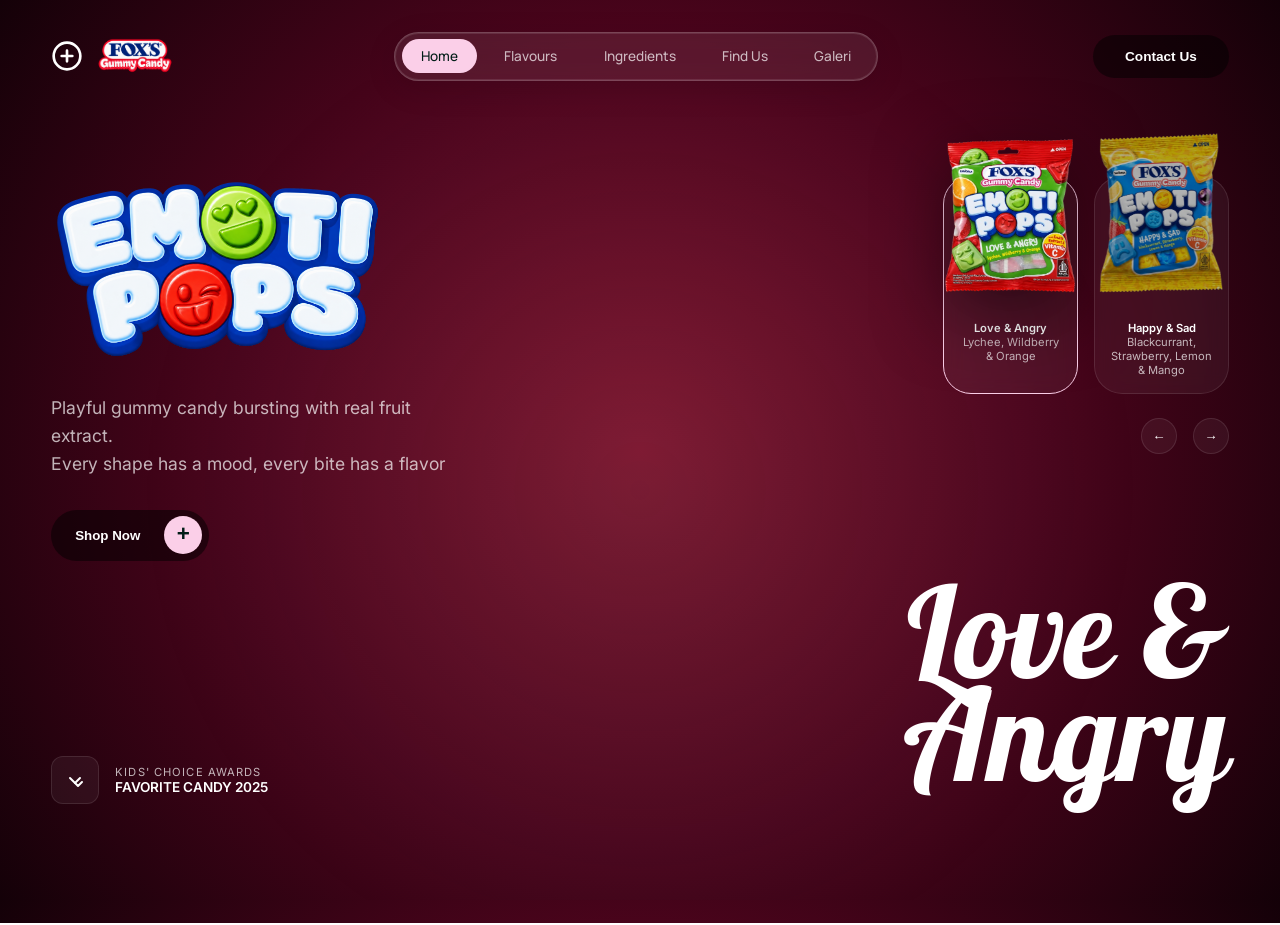
==== index.html @ 6cd79e8b "Add files via upload" ====
<!DOCTYPE html>
<html lang="en">
<head>
<meta charset="UTF-8">
<meta name="viewport" content="width=device-width, initial-scale=1.0">
<title>EmotiPops | Fruity Gummy Candy, Bursting with Mood</title>
<meta name="description" content="EmotiPops gummy candy — playful fruit-flavored gummies bursting with fruit extract and Vitamin C.">
<link rel="preconnect" href="https://fonts.googleapis.com">
<link rel="preconnect" href="https://fonts.gstatic.com" crossorigin>
<link href="https://fonts.googleapis.com/css2?family=Outfit:wght@400;700;900&family=Inter:wght@400;500&family=Manrope:wght@400;700&family=Galada&display=swap" rel="stylesheet">
<script src="https://cdnjs.cloudflare.com/ajax/libs/gsap/3.12.2/gsap.min.js"></script>
<script type="module" src="https://unpkg.com/@google/model-viewer/dist/model-viewer.min.js"></script>
<link rel="stylesheet" href="css/base.css">
<link rel="stylesheet" href="css/pages/index.css">
</head>
<body>

<div id="bubbles-container"></div>

<header class="header">
    <div class="logo">
        <svg width="32" height="32" viewBox="0 0 24 24" fill="none" xmlns="http://www.w3.org/2000/svg">
            <circle cx="12" cy="12" r="10" stroke="currentColor" stroke-width="2" />
            <path d="M12 8V16M8 12H16" stroke="currentColor" stroke-width="2" stroke-linecap="round" />
        </svg>
        <img src="assets/picture/Logo_FOX_S_GummyCandy.png" alt="FOX'S Gummy Candy" class="header-logo-img">
    </div>
    <nav class="nav glass">
        <a href="index.html" class="nav-item active">Home</a>
        <a href="flavours.html" class="nav-item">Flavours</a>
        <a href="ingredients.html" class="nav-item">Ingredients</a>
        <a href="find-us.html" class="nav-item">Find Us</a>
        <a href="galeri.html" class="nav-item">Galeri</a>
    </nav>
    <button class="contact-btn">Contact Us</button>
</header>

<main class="hero">
    <div class="hero-content">

        <div class="leaves-container">
            <model-viewer class="leaf l1" src="https://api.getlayers.ai/storage/v1/object/public/public/assets/soda-14ff8a788d/leaves.glb" environment-image="neutral" exposure="1.0" interaction-prompt="none" camera-orbit="45deg 75deg 105%"></model-viewer>
            <model-viewer class="leaf l2" src="https://api.getlayers.ai/storage/v1/object/public/public/assets/soda-14ff8a788d/leaves.glb" environment-image="neutral" exposure="1.0" interaction-prompt="none" camera-orbit="-30deg 60deg 105%"></model-viewer>
            <model-viewer class="leaf l3" src="https://api.getlayers.ai/storage/v1/object/public/public/assets/soda-14ff8a788d/leaves.glb" environment-image="neutral" exposure="1.0" interaction-prompt="none" camera-orbit="120deg 85deg 105%"></model-viewer>
            <model-viewer class="leaf l4" src="https://api.getlayers.ai/storage/v1/object/public/public/assets/soda-14ff8a788d/leaves.glb" environment-image="neutral" exposure="1.0" interaction-prompt="none" camera-orbit="10deg 45deg 105%"></model-viewer>
        </div>

        <div class="hero-left">
            <h1 class="main-title large-animation-1">
                <img id="variant-logo" class="main-title-logo" src="assets/picture/Emotipops_LoveAngry.png" alt="EmotiPops Love & Angry">
            </h1>
            <p class="description">
                Playful gummy candy bursting with real fruit extract. <br>
                Every shape has a mood, every bite has a flavor <br>
            </p>
            <div class="cta-group">
                <button class="primary-btn">
                    Shop Now
                    <span class="plus-icon">+</span>
                </button>
            </div>
            <div class="award-badge">
                <div class="award-icon">
                    <svg width="24" height="24" viewBox="0 0 24 24" fill="none" xmlns="http://www.w3.org/2000/svg">
                        <path d="M12 15L15 18L19 14" stroke="currentColor" stroke-width="2" stroke-linecap="round" stroke-linejoin="round" />
                        <path d="M7 10L12 15L17 10" stroke="currentColor" stroke-width="2" stroke-linecap="round" stroke-linejoin="round" />
                    </svg>
                </div>
                <div class="award-text">
                    <span class="award-title">KIDS' CHOICE AWARDS</span>
                    <span class="award-subtitle">FAVORITE CANDY 2025</span>
                </div>
            </div>
        </div>

        <div class="berries-container-bg">
            <model-viewer class="berry b7" src="assets/glb/Lychee.glb" environment-image="neutral" exposure="1.0" interaction-prompt="none" camera-orbit="-20deg 110deg 105%"></model-viewer>
            <model-viewer class="berry b8" src="assets/glb/Wildberry.glb" environment-image="neutral" exposure="1.0" interaction-prompt="none" camera-orbit="160deg 45deg 105%"></model-viewer>
            <model-viewer class="berry b9" src="assets/glb/Orange.glb" environment-image="neutral" exposure="1.0" interaction-prompt="none" camera-orbit="45deg 20deg 105%"></model-viewer>
        </div>

        <div class="hero-center">
            <model-viewer id="product-model" src="assets/glb/Gummy2.glb" alt="EmotiPops 3D Gummy Model" camera-controls
                disable-zoom shadow-intensity="0" environment-image="neutral" exposure="1.5"
                interaction-prompt="none" camera-orbit="0deg 90deg 380%" field-of-view="30deg"
                class="main-product-3d">
            </model-viewer>
        </div>

        <div class="berries-container">
            <model-viewer class="berry b1" src="assets/glb/Lychee.glb" environment-image="neutral" exposure="1.2" interaction-prompt="none" camera-orbit="45deg 120deg 105%"></model-viewer>
            <model-viewer class="berry b2" src="assets/glb/Wildberry.glb" environment-image="neutral" exposure="1.2" interaction-prompt="none" camera-orbit="-120deg 45deg 105%"></model-viewer>
            <model-viewer class="berry b3" src="assets/glb/Orange.glb" environment-image="neutral" exposure="1.2" interaction-prompt="none" camera-orbit="200deg 90deg 105%"></model-viewer>
            <model-viewer class="berry b4" src="assets/glb/Lychee.glb" environment-image="neutral" exposure="1.2" interaction-prompt="none" camera-orbit="10deg 20deg 105%"></model-viewer>
            <model-viewer class="berry b5" src="assets/glb/Wildberry.glb" environment-image="neutral" exposure="1.2" interaction-prompt="none" camera-orbit="-45deg 160deg 105%"></model-viewer>
            <model-viewer class="berry b6" src="assets/glb/Orange.glb" environment-image="neutral" exposure="1.2" interaction-prompt="none" camera-orbit="80deg 75deg 105%"></model-viewer>
        </div>

        <div class="hero-right">
            <div class="product-carousel">
                <div class="carousel-cards">
                    <div class="card active" data-flavor="love-angry">
                        <div class="card-img-wrap">
                            <img src="assets/picture/Gummy2_picture.png" alt="EmotiPops Love & Angry">
                        </div>
                        <div class="card-info">
                            <span>Love & Angry</span>
                            <span>Lychee, Wildberry & Orange</span>
                        </div>
                    </div>
                    <div class="card" data-flavor="happy-sad">
                        <div class="card-img-wrap">
                            <img src="assets/picture/Gummy1_picture.png" alt="EmotiPops Happy & Sad" style="filter: brightness(0.7);">
                        </div>
                        <div class="card-info">
                            <span>Happy & Sad</span>
                            <span>Blackcurrant, Strawberry, Lemon & Mango</span>
                        </div>
                    </div>
                </div>
                <div class="carousel-nav">
                    <button class="nav-arrow">←</button>
                    <button class="nav-arrow">→</button>
                </div>
            </div>
            <h2 class="side-title large-animation-1">
                <span class="outline" id="variant-title-line1">Love &amp;</span><br>
                <span id="variant-title-line2">Angry</span>
            </h2>
        </div>

    </div>
</main>

<svg style="position: absolute; width: 0; height: 0; opacity: 0; pointer-events: none;">
    <filter id="frosted">
        <feTurbulence type="fractalNoise" baseFrequency="0.0125" numOctaves="3" result="noise" />
        <feDisplacementMap in="SourceGraphic" in2="noise" scale="80" xChannelSelector="R" yChannelSelector="G" />
    </filter>
</svg>
<div style="display: none;">
    <!-- Preload gummy models to avoid lag during switch -->
    <model-viewer src="assets/glb/Gummy2.glb"></model-viewer>
    <model-viewer src="assets/glb/Gummy2.glb"></model-viewer>
    <model-viewer src="assets/glb/Lychee.glb"></model-viewer>
    <model-viewer src="assets/glb/Wildberry.glb"></model-viewer>
    <model-viewer src="assets/glb/Orange.glb"></model-viewer>
    <model-viewer src="https://api.getlayers.ai/storage/v1/object/public/public/assets/soda-14ff8a788d/blueberry.glb"></model-viewer>
    <model-viewer src="assets/glb/Strawberry.glb"></model-viewer>
    <model-viewer src="assets/glb/Lemon.glb"></model-viewer>
    <model-viewer src="assets/glb/Mango.glb"></model-viewer>
</div>


<script src="js/common.js"></script>
<script src="js/pages/index.js"></script>
</body>
</html>
---- css/base.css ----
/* =========================================================
   BASE.CSS — shared across every EmotiPops page
   (fonts, reset, header/nav, bubbles, page-hero, footer,
   floating fruit background)
   Each page still sets its own --bg-inner / --bg-mid / --bg-outer
   inside its own page.css :root override.
   ========================================================= */

:root {
    --bg-color: #0a0a0a;
    --text-color: #ffffff;
    --accent-color: #ffffff;
    --muted-color: rgba(255, 255, 255, 0.7);
    --glass-bg: rgba(255, 255, 255, 0.05);
    --glass-border: rgba(255, 255, 255, 0.1);
    --font-main: 'Inter', sans-serif;
    --font-heading: 'Galada', cursive;

    --accent: #fbcfe8;
    --accent-2: #fb7185;
}

* {
    margin: 0;
    padding: 0;
    box-sizing: border-box;
}

body {
    background: radial-gradient(circle at center, var(--bg-inner) 0%, var(--bg-mid) 50%, var(--bg-outer) 100%);
    background-attachment: fixed;
    color: var(--text-color);
    font-family: var(--font-main);
    min-height: 100vh;
}

/* ---------- Bubbles ---------- */
#bubbles-container {
    position: fixed;
    top: 0;
    left: 0;
    width: 100%;
    height: 100%;
    pointer-events: none;
    z-index: 0;
    overflow: hidden;
}

.bubble-img {
    position: absolute;
    pointer-events: none;
}

@keyframes floatUpImg {
    0% {
        transform: translateY(0) translateX(0) rotate(0deg);
        opacity: 0;
    }
    10% { opacity: 0.4; }
    90% { opacity: 0.4; }
    100% {
        transform: translateY(-110vh) translateX(30px) rotate(360deg);
        opacity: 0;
    }
}

/* ---------- Floating 3D fruit background (flavours / ingredients) ---------- */
.fruit-bg {
    position: fixed;
    top: 0;
    left: 0;
    width: 100%;
    height: 100%;
    pointer-events: none;
    z-index: 1;
    overflow: hidden;
}

.float-fruit {
    position: absolute;
    width: 90px;
    height: 90px;
    outline: none;
    --progress-bar-color: transparent;
    --poster-color: transparent;
    filter: drop-shadow(0 14px 22px rgba(0, 0, 0, 0.4));
}

/* ---------- Header ---------- */
.header {
    display: flex;
    justify-content: space-between;
    align-items: center;
    padding: 2rem 4%;
    position: relative;
    z-index: 100;
}

.logo {
    display: flex;
    align-items: center;
    gap: 0.5rem;
    font-weight: 700;
    font-size: 1.2rem;
    font-family: var(--font-heading);
}

.header-logo-img {
    height: 44px;
    width: auto;
    display: block;
}

.nav {
    display: flex;
    gap: 0.5rem;
    background: var(--glass-bg);
    padding: 0.4rem;
    border-radius: 100px;
    border: 1px solid var(--glass-border);
}

.nav.glass {
    position: relative;
    background: rgba(255, 255, 255, 0.08);
    border: 1px solid rgba(255, 255, 255, 0.2);
    box-shadow: 0 8px 32px rgba(0, 0, 0, 0.1), inset 0 0 0 1px rgba(255, 255, 255, 0.1);
    backdrop-filter: blur(20px);
    -webkit-backdrop-filter: blur(20px);
}

.nav-item {
    font-family: 'Manrope', sans-serif;
    color: var(--muted-color);
    text-decoration: none;
    font-size: 0.85rem;
    font-weight: 500;
    padding: 0.5rem 1.2rem;
    border-radius: 100px;
    transition: all 0.3s ease;
}

.nav-item:hover,
.nav-item.active {
    background: var(--accent);
    color: #011d17;
}

.contact-btn {
    background: rgba(0, 0, 0, 0.5);
    color: white;
    border: none;
    padding: 0.9rem 2rem;
    border-radius: 100px;
    font-weight: 600;
    font-size: 0.85rem;
    cursor: pointer;
    transition: all 0.3s ease;
}

.contact-btn:hover {
    background: rgba(0, 0, 0, 0.7);
    transform: translateY(-2px);
}

/* ---------- Page hero (used on Flavours / Ingredients / Find Us / Galeri) ---------- */
.page-hero {
    text-align: center;
    padding: 3rem 4% 2rem;
    position: relative;
    z-index: 10;
}

.page-title {
    font-family: var(--font-heading);
    font-size: clamp(3.5rem, 8vw, 7rem);
    line-height: 0.9;
    font-weight: 400;
}

.page-title .outline { color: var(--text-color); }

.page-subtitle {
    color: var(--muted-color);
    font-size: 1.05rem;
    max-width: 560px;
    margin: 1rem auto 0;
    line-height: 1.6;
}

/* ---------- Footer ---------- */
footer {
    text-align: center;
    color: var(--muted-color);
    font-size: 0.8rem;
    padding: 2rem 4% 3rem;
    position: relative;
    z-index: 10;
}
footer a { color: var(--text-color); text-decoration: none; }

/* ---------- Shared responsive header behaviour ---------- */
@media (max-width: 860px) {
    .header { flex-direction: column; gap: 1rem; padding: 1.5rem 6%; }
    .nav { flex-wrap: wrap; justify-content: center; }
}

/* ---------- Swiper look & feel shared by galeri + flavours carousels ---------- */
.swiper-button-next,
.swiper-button-prev {
    color: var(--text-color);
    background: rgba(0, 0, 0, 0.45);
    width: 42px;
    height: 42px;
    border-radius: 50%;
    backdrop-filter: blur(6px);
    -webkit-backdrop-filter: blur(6px);
    transition: background 0.25s ease, transform 0.25s ease;
}
.swiper-button-next:hover,
.swiper-button-prev:hover {
    background: rgba(0, 0, 0, 0.7);
    transform: scale(1.05);
}
.swiper-button-next::after,
.swiper-button-prev::after {
    font-size: 1.1rem;
    font-weight: 700;
}

.swiper-pagination-bullet {
    background: rgba(255, 255, 255, 0.4);
    opacity: 1;
}
.swiper-pagination-bullet-active {
    background: var(--accent);
}
---- css/pages/index.css ----
/* INDEX.CSS — page-specific styles (base.css handles shared header/nav/footer/bubbles) */

:root {
    --accent-color: #ffffff;
    --bg-inner: #8a0b2c;
    --bg-mid: #4e041d;
    --bg-outer: #140108;
}

body {
    background: radial-gradient(circle at center, var(--bg-inner) 0%, var(--bg-mid) 50%, var(--bg-outer) 100%);
    color: var(--text-color);
    font-family: var(--font-main);
    overflow: hidden; /* Remove scroll */
    height: 100vh;
    transition: background 1.2s cubic-bezier(0.4, 0, 0.2, 1);
}

body.blue-theme {
    --bg-inner: #0b4f8a;
    --bg-mid: #04294e;
    --bg-outer: #010c14;
}

/* Index-only override: header must float ON TOP of the fullscreen hero
   instead of sitting in normal document flow (that's what base.css uses
   for the other pages, which have a scrollable body). */
.header {
    position: fixed;
    top: 0;
    width: 100%;
}

.hero {
    height: 100vh;
    display: flex;
    align-items: center;
    justify-content: center;
    padding: 0 4%;
    padding-top: 5rem;
}

.hero-content {
    display: flex;
    justify-content: space-between;
    align-items: stretch;
    width: 100%;
    max-width: 100%;
    padding: 0;
    height: 100%;
    position: relative;
}

.main-title,
.side-title {
    font-family: var(--font-heading);
    font-size: clamp(5rem, 10vw, 12rem);
    line-height: 0.8;
    font-weight: 400;
    text-transform: none;
    white-space: nowrap;
    color: white;
    letter-spacing: normal;
}

.outline {
    color: var(--text-color);
}

.main-title-logo {
    display: block;
    width: clamp(260px, 26vw, 480px);
    height: auto;
    transform-origin: center center;
    will-change: transform, opacity, filter;
}

.leaves-container {
    position: absolute;
    top: 0;
    left: 0;
    width: 100%;
    height: 100%;
    pointer-events: none;
    z-index: -1;
    transition: transform 0.1s ease-out;
}

.leaf {
    position: absolute;
    width: 60px;
    height: 60px;
    pointer-events: none;
    z-index: -1;
    filter: drop-shadow(0 5px 15px rgba(0, 0, 0, 0.2));
}

.l1 { top: 10%; left: 15%; }

.l2 { top: 40%; left: 80%; width: 140px; height: 140px; opacity: 0.4; }

.l3 { top: 70%; left: 75%; width: 80px; height: 80px; }

.l4 { top: 85%; left: 20%; width: 120px; height: 120px; opacity: 0.3; }

.hero-left {
    display: flex;
    flex-direction: column;
    height: 100%;
    padding: 6rem 0;
    gap: 2rem;
    z-index: 100;
}

@keyframes fadeInEntry {
    to { opacity: 1; transform: none; }
}

.description {
    color: var(--muted-color);
    font-size: 1.1rem;
    line-height: 1.6;
    max-width: 400px;
}

.primary-btn {
    display: flex;
    align-items: center;
    gap: 1.5rem;
    background: rgba(0, 0, 0, 0.5);
    color: white;
    border: none;
    padding: 0.4rem 0.4rem 0.4rem 1.5rem;
    border-radius: 100px;
    font-weight: 700;
    cursor: pointer;
    width: fit-content;
    transition: all 0.3s ease;
    box-shadow: none;
}

.primary-btn:hover {
    background: rgba(0, 0, 0, 0.7);
    transform: translateY(-3px);
    box-shadow: none;
}

.plus-icon {
    background: #fbcfe8;
    color: #011d17;
    width: 38px;
    height: 38px;
    display: flex;
    align-items: center;
    justify-content: center;
    border-radius: 50%;
    font-size: 1.4rem;
    font-weight: 900;
    line-height: 1;
    padding-bottom: 2px;
    border: none;
}

.award-badge {
    display: flex;
    align-items: center;
    gap: 1rem;
    margin-top: auto;
}

.award-icon {
    width: 48px;
    height: 48px;
    background: var(--glass-bg);
    border: 1px solid var(--glass-border);
    border-radius: 12px;
    display: flex;
    align-items: center;
    justify-content: center;
}

.award-text { display: flex; flex-direction: column; }

.award-title { font-size: 0.7rem; letter-spacing: 0.1em; color: var(--muted-color); }

.award-subtitle { font-size: 0.85rem; font-weight: 600; }

.hero-center {
    display: flex;
    justify-content: center;
    align-items: center;
    position: absolute;
    top: 0;
    left: 0;
    width: 100%;
    height: 100%;
    z-index: 1;
    opacity: 0;
    animation: fadeIn 1.5s ease-out 0.3s forwards, float 6s ease-in-out infinite;
    pointer-events: none;
    background: radial-gradient(circle at center, rgba(16, 185, 129, 0.1) 0%, transparent 70%);
}

@keyframes fadeIn { to { opacity: 1; } }

@keyframes float {
    0%, 100% { transform: translateY(0); }
    50% { transform: translateY(-20px); }
}

.main-product-3d {
    width: 80vw;
    height: 80vh;
    outline: none;
    --progress-bar-color: transparent;
    --poster-color: transparent;
    z-index: 1;
    position: fixed;
    top: 50%;
    left: 50%;
    transform: translate(-50%, -50%) rotate(25deg);
    pointer-events: none;
}

.main-product-3d[camera-controls] { pointer-events: auto; }

.berries-container {
    position: absolute;
    top: 0;
    left: 0;
    width: 100%;
    height: 100%;
    pointer-events: none;
    z-index: 110;
    transition: transform 0.1s ease-out;
}

.berries-container-bg {
    position: absolute;
    top: 0;
    left: 0;
    width: 100%;
    height: 100%;
    pointer-events: none;
    z-index: 0;
    transition: transform 0.1s ease-out;
}

.berry {
    position: absolute;
    width: 120px;
    height: 120px;
    outline: none;
    --progress-bar-color: transparent;
    filter: drop-shadow(0 10px 20px rgba(0, 0, 0, 0.3));
    transition: transform 0.8s cubic-bezier(0.2, 0.8, 0.2, 1);
}

.berry.no-animation { animation: none !important; }

.b1 { top: 20%; left: 14%; width: 190px; height: 190px; }

.b2 { top: 65%; left: 68%; width: 95px; height: 95px; }

.b3 { top: 16%; left: 68%; width: 200px; height: 200px; }

.b4 { top: 10%; left: 28%; width: 120px; height: 120px; }

.b5 { top: 78%; left: 18%; width: 115px; height: 115px; }

.b6 { top: 40%; left: 78%; width: 170px; height: 170px; }

.b7 { top: 15%; left: 40%; width: 80px; height: 80px; opacity: 0.7; }

.b8 { top: 50%; left: 55%; width: 70px; height: 70px; opacity: 0.6; }

.b9 { top: 80%; left: 35%; width: 75px; height: 75px; opacity: 0.7; }

.hero-right {
    display: flex;
    flex-direction: column;
    justify-content: space-between;
    align-items: flex-end;
    text-align: right;
    height: 100%;
    padding: 6rem 0;
    z-index: 100;
    width: 450px;
    pointer-events: none;
}

@keyframes fadeInLeft {
    to { opacity: 1; transform: translateX(0); }
}

.product-carousel {
    display: flex;
    flex-direction: column;
    gap: 1.5rem;
    align-items: flex-end;
    pointer-events: auto;
}

.carousel-cards { display: flex; gap: 1rem; }

.card {
    background: var(--glass-bg);
    border: 1px solid var(--glass-border);
    padding: 1rem;
    padding-top: 5rem;
    border-radius: 28px;
    display: flex;
    flex-direction: column;
    align-items: center;
    gap: 1.5rem;
    cursor: pointer;
    transition: all 0.4s cubic-bezier(0.175, 0.885, 0.32, 1.275);
    width: 135px;
    position: relative;
    backdrop-filter: blur(10px);
    text-align: center;
}

.card:hover {
    background: rgba(255, 255, 255, 0.12);
    border-color: rgba(255, 255, 255, 0.4);
}

.card.active {
    border-color: #fbcfe8;
    border-width: 1px;
    background: var(--glass-bg);
    box-shadow: none;
}

.card-img-wrap {
    width: 140px;
    height: 168px;
    margin-top: -8rem;
    display: flex;
    align-items: flex-end;
    justify-content: center;
    pointer-events: none;
}

.card img {
    width: 100%;
    height: 100%;
    object-fit: contain;
    object-position: bottom center;
    filter: drop-shadow(0 20px 35px rgba(0, 0, 0, 0.5));
    transition: transform 0.5s cubic-bezier(0.34, 1.56, 0.64, 1) !important;
    display: block;
    will-change: transform;
    pointer-events: none;
}

.card:hover img {
    transform: translateY(-30px) rotate(-12deg) scale(1.15) !important;
}

.card-info {
    display: flex;
    flex-direction: column;
    font-size: 0.7rem;
    width: 100%;
    word-wrap: break-word;
}

.card-info span:first-child { font-weight: 600; }

.card-info span:last-child { color: var(--muted-color); }

.carousel-nav { display: flex; gap: 1rem; }

.nav-arrow {
    background: var(--glass-bg);
    border: 1px solid var(--glass-border);
    color: white;
    width: 36px;
    height: 36px;
    border-radius: 50%;
    cursor: pointer;
    display: flex;
    align-items: center;
    justify-content: center;
    transition: background 0.3s;
}

.nav-arrow:hover { background: rgba(255, 255, 255, 0.1); }

.side-title { align-self: flex-end; text-align: right; }

@keyframes shine {
    from { transform: translateX(-100%) rotate(45deg); }
    to { transform: translateX(200%) rotate(45deg); }
}

@media (max-width: 1200px) {
    .main-product-3d { width: 100vw; height: 60vh; top: 40%; }
    .hero-content { grid-template-columns: 1fr; padding-top: 8rem; }
    .hero-center { order: -1; }
    .main-title, .side-title { font-size: 5rem; }
    .main-title-logo { width: clamp(180px, 45vw, 300px); }
    .hero-right { align-items: center; text-align: center; }
    .side-title { align-self: center; text-align: center; }
}
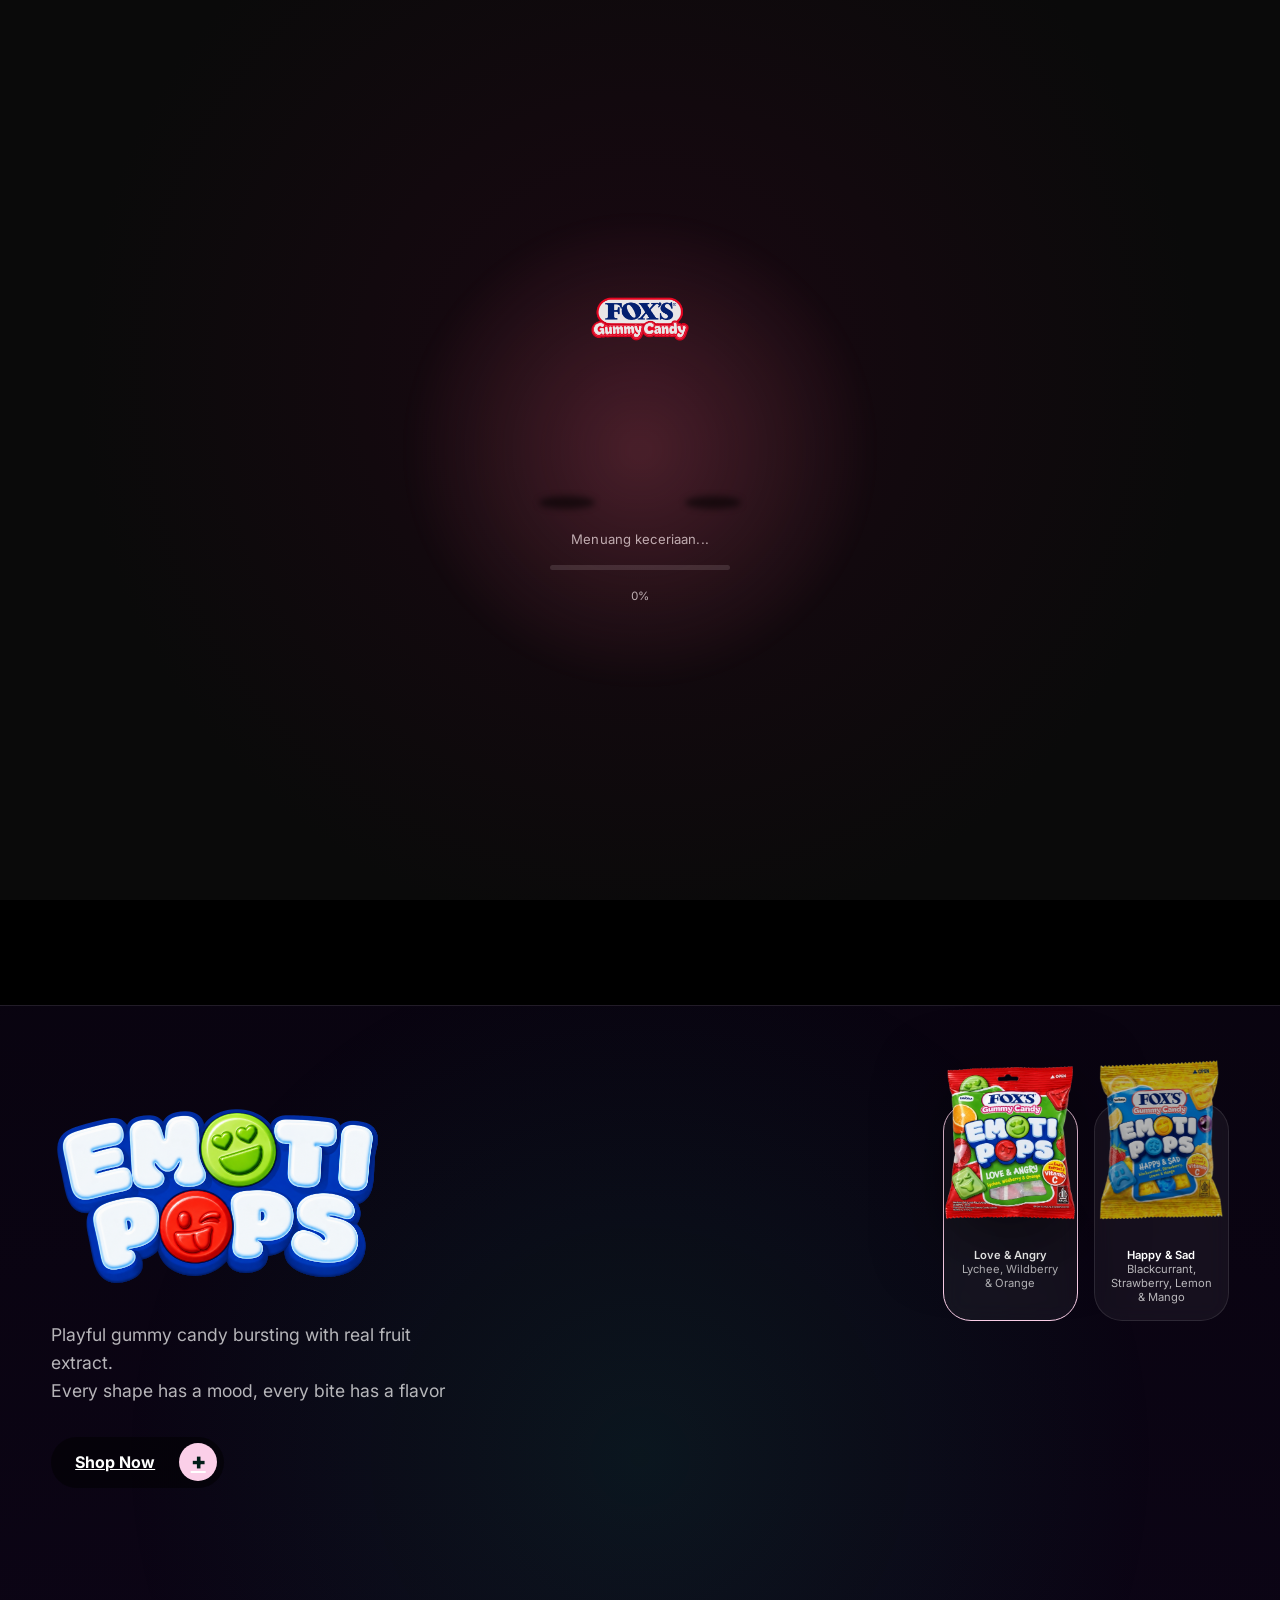
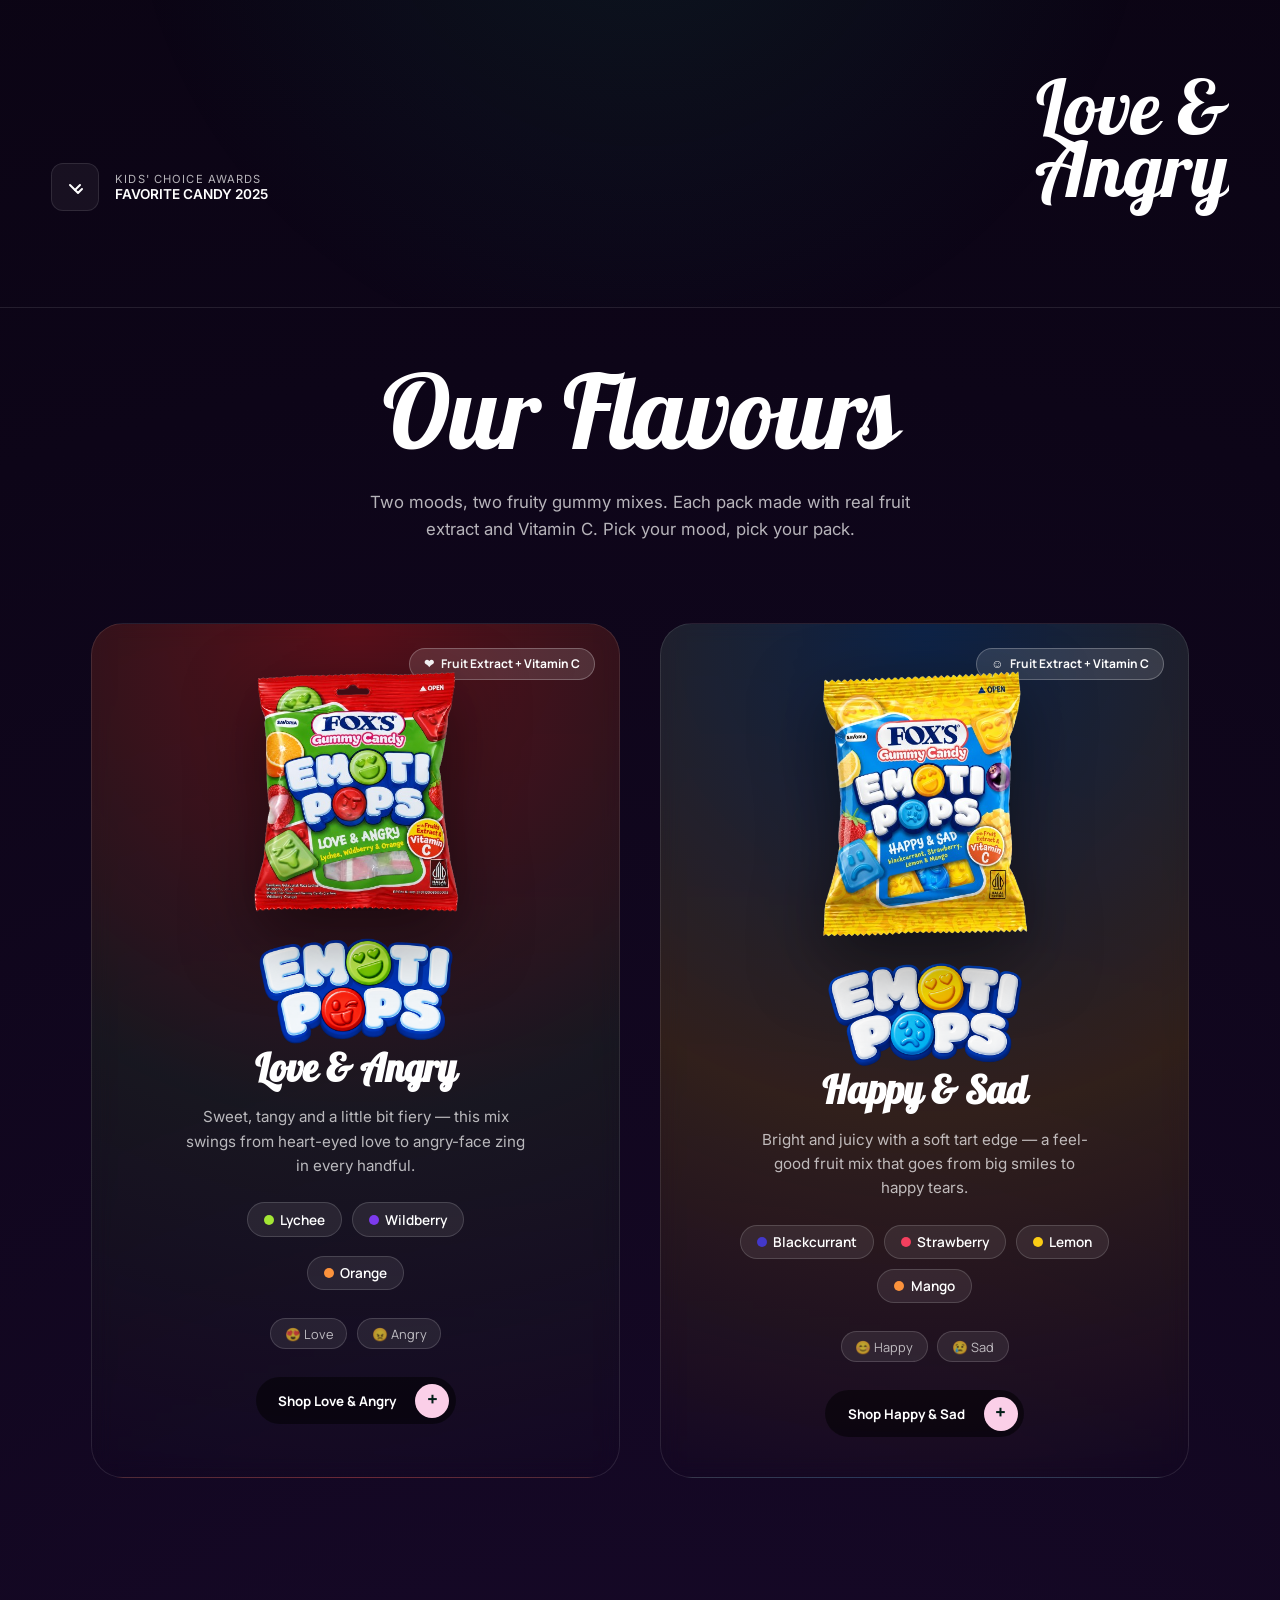
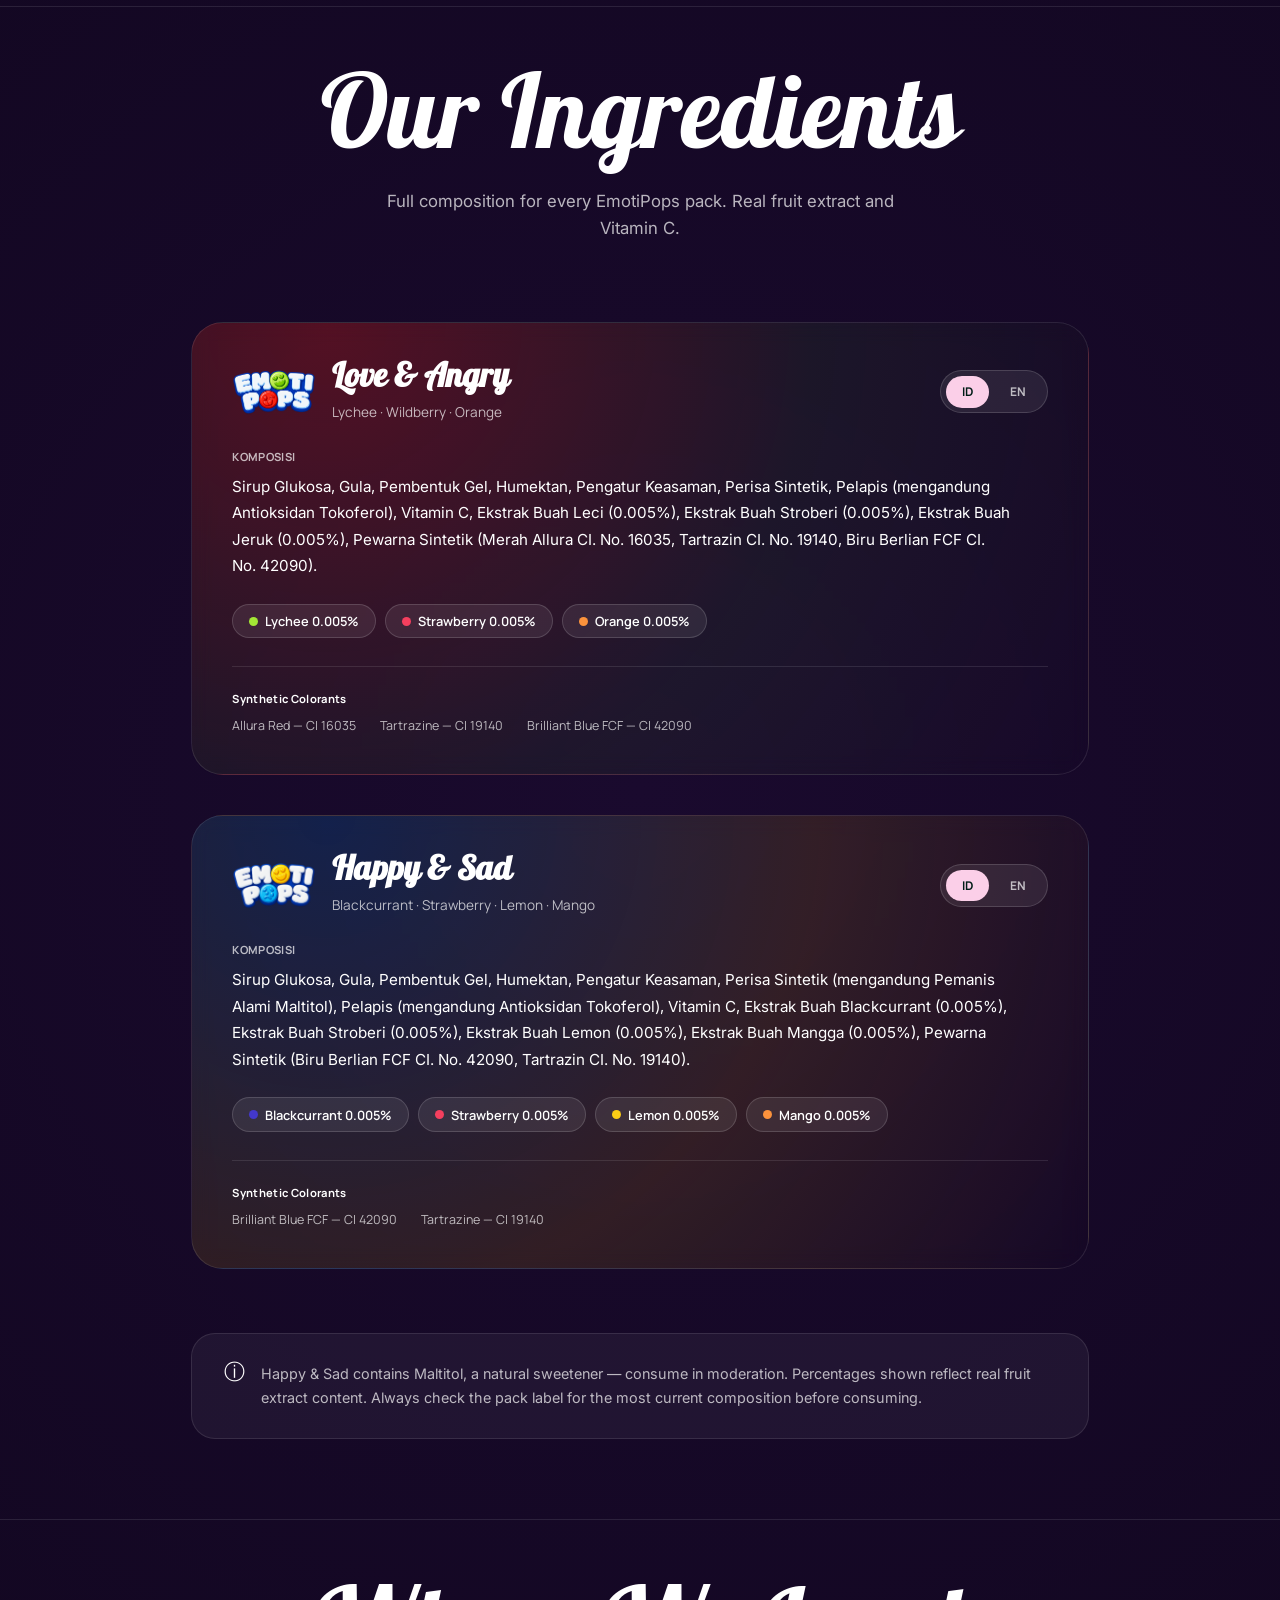
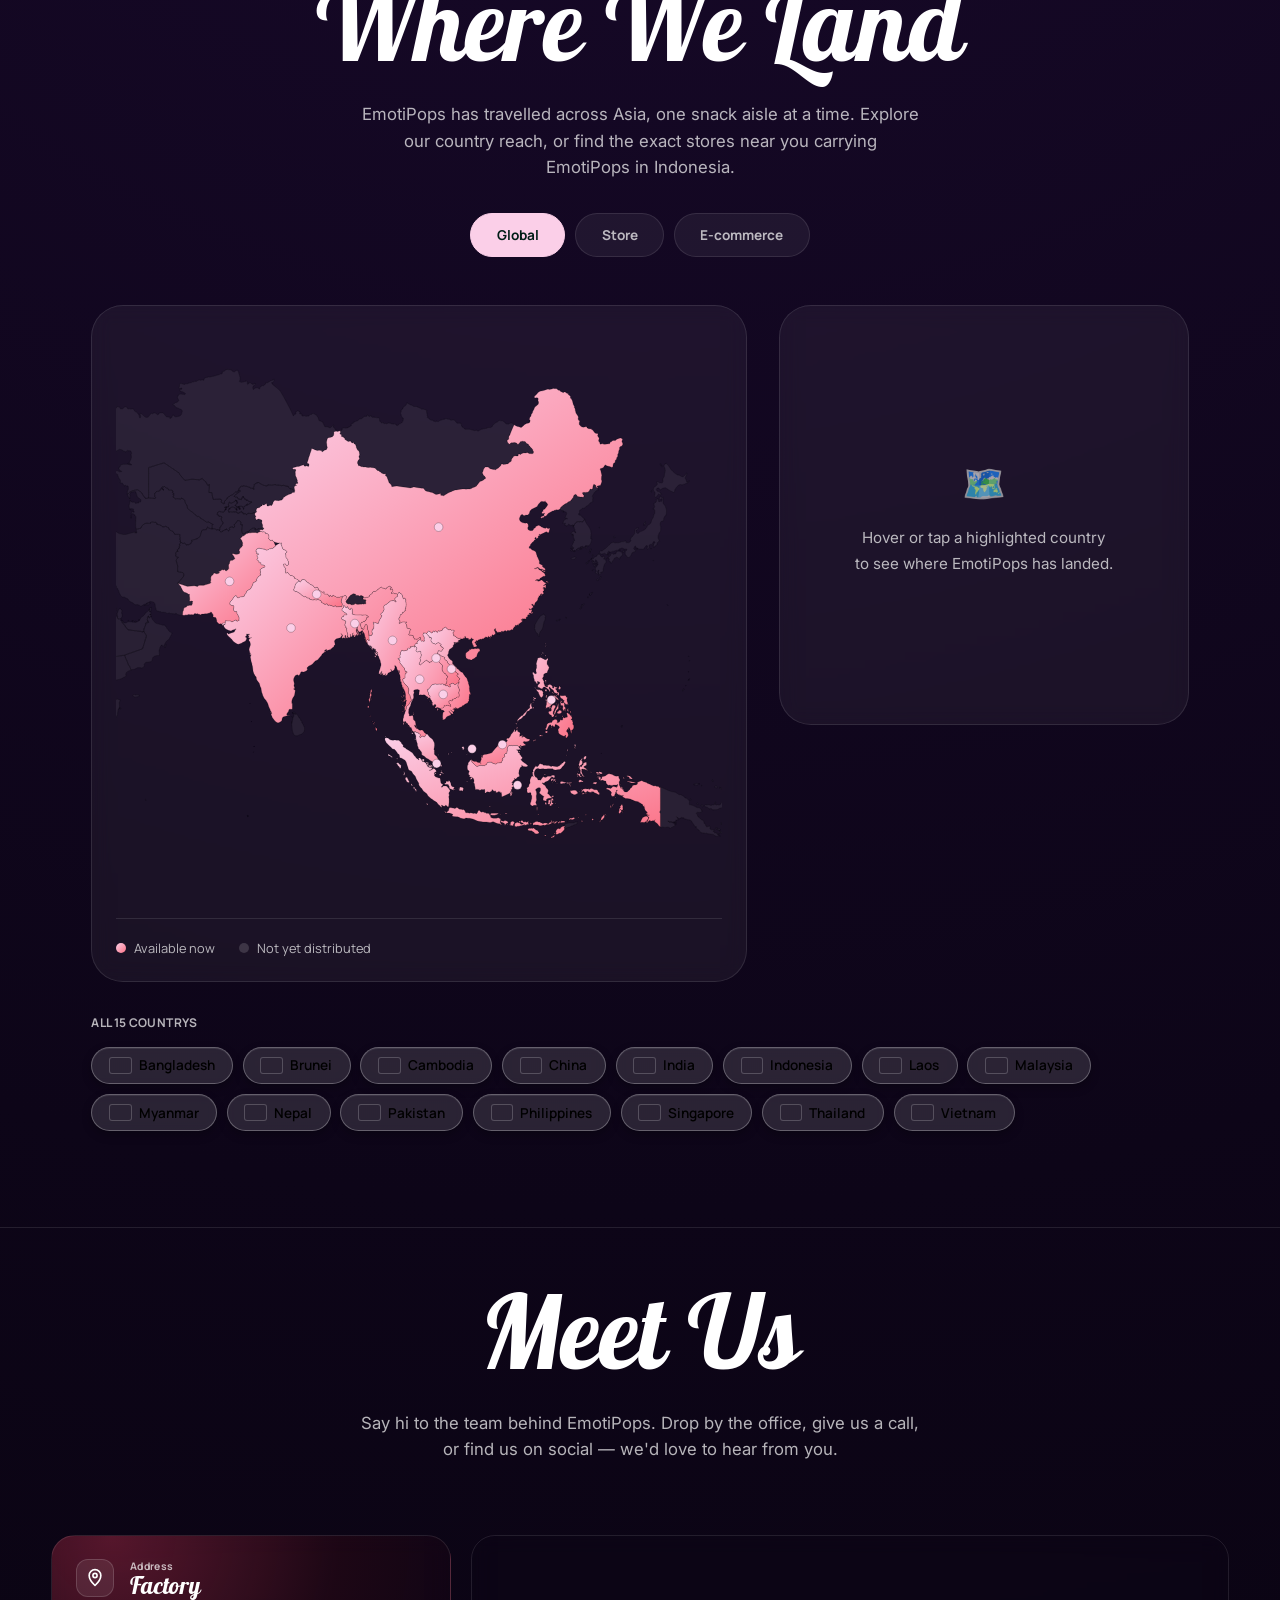
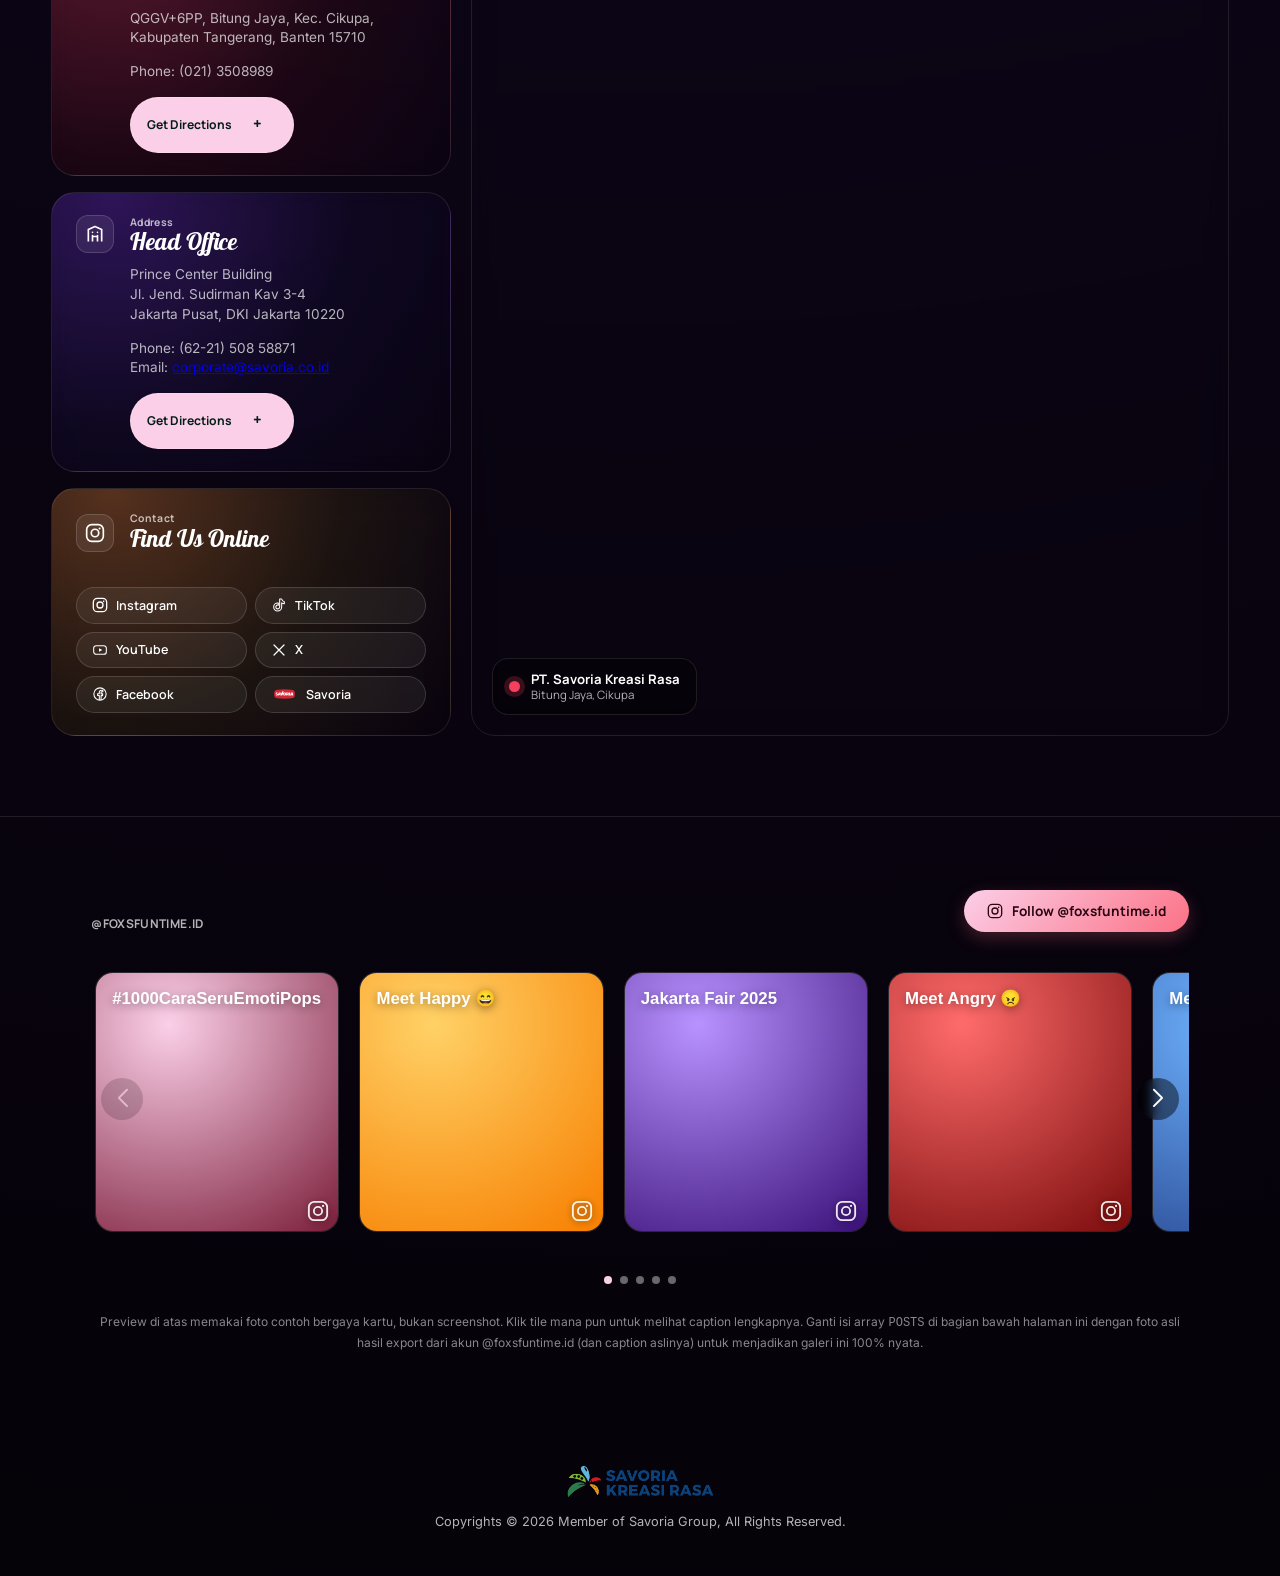
==== commit d0fddbf5: "Add files via upload" ====
--- a/index.html
+++ b/index.html
@@ -10,39 +10,104 @@
 <link href="https://fonts.googleapis.com/css2?family=Outfit:wght@400;700;900&family=Inter:wght@400;500&family=Manrope:wght@400;700&family=Galada&display=swap" rel="stylesheet">
 <script src="https://cdnjs.cloudflare.com/ajax/libs/gsap/3.12.2/gsap.min.js"></script>
 <script type="module" src="https://unpkg.com/@google/model-viewer/dist/model-viewer.min.js"></script>
-<link rel="stylesheet" href="css/base.css">
-<link rel="stylesheet" href="css/pages/index.css">
+<link rel="stylesheet" href="https://cdn.jsdelivr.net/npm/swiper@11/swiper-bundle.min.css">
+<link rel="stylesheet" href="css/base.css?v=20260909b">
+<link rel="stylesheet" href="css/pages/index.css?v=20260909b">
+<link rel="stylesheet" href="css/pages/flavours.css?v=20260909b">
+<link rel="stylesheet" href="css/pages/ingredients.css?v=20260909b">
+<link rel="stylesheet" href="css/pages/meet-us.css?v=20260909b">
+<link rel="stylesheet" href="css/pages/galeri.css?v=20260909b">
+<link rel="stylesheet" href="css/pages/find-us.css?v=20260909b">
+<link rel="stylesheet" href="css/landing.css?v=20260909b">
+<link rel="stylesheet" href="css/loading.css?v=20260914a">
+<script src="js/loading.js?v=20260914a" defer></script>
 </head>
 <body>
 
+<div id="site-loader" class="site-loader" role="status" aria-live="polite" aria-label="Memuat EmotiPops">
+    <div class="loader-glow" aria-hidden="true"></div>
+    <img src="assets/picture/Logo_FOX_S_GummyCandy.png" alt="" class="loader-logo" aria-hidden="true">
+    <div class="loader-stage">
+        <div class="loader-gummy g1">
+            <model-viewer src="assets/glb/Gummy1.glb" environment-image="neutral" exposure="1.4"
+                shadow-intensity="0" interaction-prompt="none" auto-rotate rotation-per-second="45deg"
+                camera-orbit="0deg 90deg 300%" field-of-view="30deg" alt=""></model-viewer>
+            <span class="loader-shadow" aria-hidden="true"></span>
+        </div>
+        <div class="loader-gummy g2">
+            <model-viewer src="assets/glb/Gummy2.glb" environment-image="neutral" exposure="1.4"
+                shadow-intensity="0" interaction-prompt="none" auto-rotate rotation-per-second="-45deg"
+                camera-orbit="0deg 90deg 300%" field-of-view="30deg" alt=""></model-viewer>
+            <span class="loader-shadow" aria-hidden="true"></span>
+        </div>
+    </div>
+    <p class="loader-note">Meracik rasa...</p>
+    <div class="loader-bar"><div class="loader-bar-fill"></div></div>
+    <span class="loader-percent">0%</span>
+</div>
+
+<svg width="0" height="0" style="position:absolute" aria-hidden="true">
+    <filter id="flagWave" x="-20%" y="-20%" width="140%" height="140%">
+        <feTurbulence type="fractalNoise" numOctaves="2" seed="7" result="noise">
+            <animate attributeName="baseFrequency" dur="7s" values="0.006 0.05;0.01 0.07;0.006 0.05" repeatCount="indefinite" />
+        </feTurbulence>
+        <feDisplacementMap in="SourceGraphic" in2="noise" scale="22" xChannelSelector="R" yChannelSelector="G" />
+    </filter>
+</svg>
 <div id="bubbles-container"></div>
 
+<div class="fruit-bg" id="fruit-bg"></div>
+
 <header class="header">
-    <div class="logo">
-        <svg width="32" height="32" viewBox="0 0 24 24" fill="none" xmlns="http://www.w3.org/2000/svg">
-            <circle cx="12" cy="12" r="10" stroke="currentColor" stroke-width="2" />
-            <path d="M12 8V16M8 12H16" stroke="currentColor" stroke-width="2" stroke-linecap="round" />
-        </svg>
+    <a href="#home" class="logo" aria-label="Back to home">
         <img src="assets/picture/Logo_FOX_S_GummyCandy.png" alt="FOX'S Gummy Candy" class="header-logo-img">
-    </div>
+    </a>
     <nav class="nav glass">
-        <a href="index.html" class="nav-item active">Home</a>
-        <a href="flavours.html" class="nav-item">Flavours</a>
-        <a href="ingredients.html" class="nav-item">Ingredients</a>
-        <a href="find-us.html" class="nav-item">Find Us</a>
-        <a href="galeri.html" class="nav-item">Galeri</a>
+        <a href="#home" class="nav-item active">Home</a>
+        <a href="#product" class="nav-item">Product</a>
+        <a href="#flavours" class="nav-item">Flavours</a>
+        <a href="#ingredients" class="nav-item">Ingredients</a>
+        <a href="#find-us" class="nav-item">Find Us</a>
+        <a href="#meet-us" class="nav-item">Meet Us</a>
+        <a href="#galeri" class="nav-item">Galeri</a>
     </nav>
-    <button class="contact-btn">Contact Us</button>
 </header>
 
+<section id="home" class="landing-section">
+<div class="video-hero">
+    <video class="video-hero-media" id="home-video" autoplay muted loop playsinline preload="auto" fetchpriority="high">
+        <source src="assets/video/ad.mp4" type="video/mp4">
+    </video>
+    <div class="video-hero-overlay"></div>
+    <button type="button" class="video-mute-toggle" id="video-mute-toggle" aria-label="Unmute video" aria-pressed="false">
+        <span class="toggle-pill" aria-hidden="true"></span>
+        <span class="toggle-icon icon-muted" aria-hidden="true">
+            <svg width="17" height="17" viewBox="0 0 24 24" fill="none" xmlns="http://www.w3.org/2000/svg">
+                <path d="M4 9V15H8L13 20V4L8 9H4Z" stroke="currentColor" stroke-width="2" stroke-linecap="round" stroke-linejoin="round" />
+                <path d="M17 9L21 15" stroke="currentColor" stroke-width="2" stroke-linecap="round" stroke-linejoin="round" />
+                <path d="M21 9L17 15" stroke="currentColor" stroke-width="2" stroke-linecap="round" stroke-linejoin="round" />
+            </svg>
+        </span>
+        <span class="toggle-icon icon-unmuted" aria-hidden="true">
+            <svg width="17" height="17" viewBox="0 0 24 24" fill="none" xmlns="http://www.w3.org/2000/svg">
+                <path d="M4 9V15H8L13 20V4L8 9H4Z" stroke="currentColor" stroke-width="2" stroke-linecap="round" stroke-linejoin="round" />
+                <path d="M16.5 8.5C17.5 9.5 18 10.7 18 12C18 13.3 17.5 14.5 16.5 15.5" stroke="currentColor" stroke-width="2" stroke-linecap="round" stroke-linejoin="round" />
+                <path d="M19 6C20.7 7.7 21.5 9.8 21.5 12C21.5 14.2 20.7 16.3 19 18" stroke="currentColor" stroke-width="2" stroke-linecap="round" stroke-linejoin="round" />
+            </svg>
+        </span>
+    </button>
+</div>
+</section>
+
+<section id="product" class="landing-section">
 <main class="hero">
     <div class="hero-content">
 
         <div class="leaves-container">
-            <model-viewer class="leaf l1" src="https://api.getlayers.ai/storage/v1/object/public/public/assets/soda-14ff8a788d/leaves.glb" environment-image="neutral" exposure="1.0" interaction-prompt="none" camera-orbit="45deg 75deg 105%"></model-viewer>
-            <model-viewer class="leaf l2" src="https://api.getlayers.ai/storage/v1/object/public/public/assets/soda-14ff8a788d/leaves.glb" environment-image="neutral" exposure="1.0" interaction-prompt="none" camera-orbit="-30deg 60deg 105%"></model-viewer>
-            <model-viewer class="leaf l3" src="https://api.getlayers.ai/storage/v1/object/public/public/assets/soda-14ff8a788d/leaves.glb" environment-image="neutral" exposure="1.0" interaction-prompt="none" camera-orbit="120deg 85deg 105%"></model-viewer>
-            <model-viewer class="leaf l4" src="https://api.getlayers.ai/storage/v1/object/public/public/assets/soda-14ff8a788d/leaves.glb" environment-image="neutral" exposure="1.0" interaction-prompt="none" camera-orbit="10deg 45deg 105%"></model-viewer>
+            <model-viewer loading="lazy" class="leaf l1" src="https://api.getlayers.ai/storage/v1/object/public/public/assets/soda-14ff8a788d/leaves.glb" environment-image="neutral" exposure="1.0" interaction-prompt="none" camera-orbit="45deg 75deg 105%"></model-viewer>
+            <model-viewer loading="lazy" class="leaf l2" src="https://api.getlayers.ai/storage/v1/object/public/public/assets/soda-14ff8a788d/leaves.glb" environment-image="neutral" exposure="1.0" interaction-prompt="none" camera-orbit="-30deg 60deg 105%"></model-viewer>
+            <model-viewer loading="lazy" class="leaf l3" src="https://api.getlayers.ai/storage/v1/object/public/public/assets/soda-14ff8a788d/leaves.glb" environment-image="neutral" exposure="1.0" interaction-prompt="none" camera-orbit="120deg 85deg 105%"></model-viewer>
+            <model-viewer loading="lazy" class="leaf l4" src="https://api.getlayers.ai/storage/v1/object/public/public/assets/soda-14ff8a788d/leaves.glb" environment-image="neutral" exposure="1.0" interaction-prompt="none" camera-orbit="10deg 45deg 105%"></model-viewer>
         </div>
 
         <div class="hero-left">
@@ -54,10 +119,10 @@
                 Every shape has a mood, every bite has a flavor <br>
             </p>
             <div class="cta-group">
-                <button class="primary-btn">
+                <a class="primary-btn" href="find-us.html#panel-ecommerce">
                     Shop Now
                     <span class="plus-icon">+</span>
-                </button>
+                </a>
             </div>
             <div class="award-badge">
                 <div class="award-icon">
@@ -74,13 +139,13 @@
         </div>
 
         <div class="berries-container-bg">
-            <model-viewer class="berry b7" src="assets/glb/Lychee.glb" environment-image="neutral" exposure="1.0" interaction-prompt="none" camera-orbit="-20deg 110deg 105%"></model-viewer>
-            <model-viewer class="berry b8" src="assets/glb/Wildberry.glb" environment-image="neutral" exposure="1.0" interaction-prompt="none" camera-orbit="160deg 45deg 105%"></model-viewer>
-            <model-viewer class="berry b9" src="assets/glb/Orange.glb" environment-image="neutral" exposure="1.0" interaction-prompt="none" camera-orbit="45deg 20deg 105%"></model-viewer>
+            <model-viewer loading="lazy" class="berry b7" src="assets/glb/Lychee.glb" environment-image="neutral" exposure="1.0" interaction-prompt="none" camera-orbit="-20deg 110deg 105%"></model-viewer>
+            <model-viewer loading="lazy" class="berry b8" src="assets/glb/Wildberry.glb" environment-image="neutral" exposure="1.0" interaction-prompt="none" camera-orbit="160deg 45deg 105%"></model-viewer>
+            <model-viewer loading="lazy" class="berry b9" src="assets/glb/Orange.glb" environment-image="neutral" exposure="1.0" interaction-prompt="none" camera-orbit="45deg 20deg 105%"></model-viewer>
         </div>
 
         <div class="hero-center">
-            <model-viewer id="product-model" src="assets/glb/Gummy2.glb" alt="EmotiPops 3D Gummy Model" camera-controls
+            <model-viewer loading="lazy" id="product-model" src="assets/glb/Gummy2.glb" alt="EmotiPops 3D Gummy Model" camera-controls
                 disable-zoom shadow-intensity="0" environment-image="neutral" exposure="1.5"
                 interaction-prompt="none" camera-orbit="0deg 90deg 380%" field-of-view="30deg"
                 class="main-product-3d">
@@ -88,12 +153,12 @@
         </div>
 
         <div class="berries-container">
-            <model-viewer class="berry b1" src="assets/glb/Lychee.glb" environment-image="neutral" exposure="1.2" interaction-prompt="none" camera-orbit="45deg 120deg 105%"></model-viewer>
-            <model-viewer class="berry b2" src="assets/glb/Wildberry.glb" environment-image="neutral" exposure="1.2" interaction-prompt="none" camera-orbit="-120deg 45deg 105%"></model-viewer>
-            <model-viewer class="berry b3" src="assets/glb/Orange.glb" environment-image="neutral" exposure="1.2" interaction-prompt="none" camera-orbit="200deg 90deg 105%"></model-viewer>
-            <model-viewer class="berry b4" src="assets/glb/Lychee.glb" environment-image="neutral" exposure="1.2" interaction-prompt="none" camera-orbit="10deg 20deg 105%"></model-viewer>
-            <model-viewer class="berry b5" src="assets/glb/Wildberry.glb" environment-image="neutral" exposure="1.2" interaction-prompt="none" camera-orbit="-45deg 160deg 105%"></model-viewer>
-            <model-viewer class="berry b6" src="assets/glb/Orange.glb" environment-image="neutral" exposure="1.2" interaction-prompt="none" camera-orbit="80deg 75deg 105%"></model-viewer>
+            <model-viewer loading="lazy" class="berry b1" src="assets/glb/Lychee.glb" environment-image="neutral" exposure="1.2" interaction-prompt="none" camera-orbit="45deg 120deg 105%"></model-viewer>
+            <model-viewer loading="lazy" class="berry b2" src="assets/glb/Wildberry.glb" environment-image="neutral" exposure="1.2" interaction-prompt="none" camera-orbit="-120deg 45deg 105%"></model-viewer>
+            <model-viewer loading="lazy" class="berry b3" src="assets/glb/Orange.glb" environment-image="neutral" exposure="1.2" interaction-prompt="none" camera-orbit="200deg 90deg 105%"></model-viewer>
+            <model-viewer loading="lazy" class="berry b4" src="assets/glb/Lychee.glb" environment-image="neutral" exposure="1.2" interaction-prompt="none" camera-orbit="10deg 20deg 105%"></model-viewer>
+            <model-viewer loading="lazy" class="berry b5" src="assets/glb/Wildberry.glb" environment-image="neutral" exposure="1.2" interaction-prompt="none" camera-orbit="-45deg 160deg 105%"></model-viewer>
+            <model-viewer loading="lazy" class="berry b6" src="assets/glb/Orange.glb" environment-image="neutral" exposure="1.2" interaction-prompt="none" camera-orbit="80deg 75deg 105%"></model-viewer>
         </div>
 
         <div class="hero-right">
@@ -118,10 +183,6 @@
                         </div>
                     </div>
                 </div>
-                <div class="carousel-nav">
-                    <button class="nav-arrow">←</button>
-                    <button class="nav-arrow">→</button>
-                </div>
             </div>
             <h2 class="side-title large-animation-1">
                 <span class="outline" id="variant-title-line1">Love &amp;</span><br>
@@ -131,6 +192,748 @@
 
     </div>
 </main>
+</section>
+
+<section id="flavours" class="landing-section">
+<section class="page-hero">
+    <h1 class="page-title"><span class="outline">Our</span> Flavours</h1>
+    <p class="page-subtitle">
+        Two moods, two fruity gummy mixes. Each pack made with real fruit extract and Vitamin C.
+        Pick your mood, pick your pack.
+    </p>
+</section>
+<main class="flavour-swiper swiper">
+
+<div class="swiper-wrapper">
+
+    <article class="swiper-slide flavour-card love-angry">
+        <div class="flavour-badge">
+            <span>❤</span> Fruit Extract + Vitamin C
+        </div>
+        <img src="assets/picture/Gummy2_picture.png" alt="EmotiPops Love & Angry Pack" class="flavour-pack-img">
+        <img src="assets/picture/Emotipops_LoveAngry.png" alt="EmotiPops Love & Angry" class="flavour-logo-img">
+        <h2 class="flavour-name">Love & Angry</h2>
+        <p class="flavour-desc">
+            Sweet, tangy and a little bit fiery — this mix swings from heart-eyed love to
+            angry-face zing in every handful.
+        </p>
+        <div class="fruit-tags">
+            <span class="fruit-tag"><span class="fruit-dot" style="background:#a3e635;"></span>Lychee</span>
+            <span class="fruit-tag"><span class="fruit-dot" style="background:#7c3aed;"></span>Wildberry</span>
+            <span class="row-break"></span>
+            <span class="fruit-tag"><span class="fruit-dot" style="background:#fb923c;"></span>Orange</span>
+        </div>
+        <div class="mood-strip">
+            <span class="mood-pill">😍 Love</span>
+            <span class="mood-pill">😠 Angry</span>
+        </div>
+        <button class="flavour-cta">
+            Shop Love & Angry
+            <span class="plus-icon">+</span>
+        </button>
+    </article>
+
+    <article class="swiper-slide flavour-card happy-sad">
+        <div class="flavour-badge">
+            <span>☺</span> Fruit Extract + Vitamin C
+        </div>
+        <img src="assets/picture/Gummy1_picture.png" alt="EmotiPops Happy & Sad Pack" class="flavour-pack-img">
+        <img src="assets/picture/Emotipops_HappySad.png" alt="EmotiPops Happy & Sad" class="flavour-logo-img">
+        <h2 class="flavour-name">Happy & Sad</h2>
+        <p class="flavour-desc">
+            Bright and juicy with a soft tart edge — a feel-good fruit mix that goes from
+            big smiles to happy tears.
+        </p>
+        <div class="fruit-tags">
+            <span class="fruit-tag"><span class="fruit-dot" style="background:#4338ca;"></span>Blackcurrant</span>
+            <span class="fruit-tag"><span class="fruit-dot" style="background:#f43f5e;"></span>Strawberry</span>
+            <span class="fruit-tag"><span class="fruit-dot" style="background:#facc15;"></span>Lemon</span>
+            <span class="fruit-tag"><span class="fruit-dot" style="background:#fb923c;"></span>Mango</span>
+        </div>
+        <div class="mood-strip">
+            <span class="mood-pill">😊 Happy</span>
+            <span class="mood-pill">😢 Sad</span>
+        </div>
+        <button class="flavour-cta">
+            Shop Happy & Sad
+            <span class="plus-icon">+</span>
+        </button>
+    </article>
+
+</div>
+<div class="swiper-pagination"></div>
+<div class="swiper-button-prev"></div>
+<div class="swiper-button-next"></div>
+
+</main>
+</section>
+
+<section id="ingredients" class="landing-section">
+<section class="page-hero">
+    <h1 class="page-title"><span class="outline">Our</span> Ingredients</h1>
+    <p class="page-subtitle">
+        Full composition for every EmotiPops pack.
+        Real fruit extract and Vitamin C.
+    </p>
+</section>
+<main class="ingredient-stack">
+
+
+    <article class="ingredient-card love-angry">
+        <div class="ingredient-head">
+            <div class="ingredient-head-left">
+                <img src="assets/picture/Emotipops_LoveAngry.png" alt="EmotiPops Love & Angry" class="ingredient-logo-img">
+                <div>
+                    <h2 class="ingredient-name">Love & Angry</h2>
+                    <p class="ingredient-tagline">Lychee &middot; Wildberry &middot; Orange</p>
+                </div>
+            </div>
+            <div class="lang-toggle" data-group="la">
+                <button class="lang-btn active" data-lang="id">ID</button>
+                <button class="lang-btn" data-lang="en">EN</button>
+            </div>
+        </div>
+
+        <div class="comp-block active" data-group="la" data-lang="id">
+            <p class="comp-label">KOMPOSISI</p>
+            <p class="comp-text">
+                Sirup Glukosa, Gula, Pembentuk Gel, Humektan, Pengatur Keasaman, Perisa Sintetik,
+                Pelapis (mengandung Antioksidan Tokoferol), Vitamin C, Ekstrak Buah Leci (0.005%),
+                Ekstrak Buah Stroberi (0.005%), Ekstrak Buah Jeruk (0.005%), Pewarna Sintetik
+                (Merah Allura CI. No. 16035, Tartrazin CI. No. 19140, Biru Berlian FCF CI. No. 42090).
+            </p>
+        </div>
+        <div class="comp-block" data-group="la" data-lang="en">
+            <p class="comp-label">INGREDIENTS</p>
+            <p class="comp-text">
+                Glucose Syrup, Sugar, Gelling Agent, Humectant, Acidity Regulator, Synthetic Flavors,
+                Glazing Agent (contains Antioxidant Tocopherol), Vitamin C, Lychee Extract (0.005%),
+                Strawberry Extract (0.005%), Orange Extract (0.005%), Synthetic Colorant
+                (Allura Red CI. No. 16035, Tartrazine CI. No. 19140, Brilliant Blue FCF CI. No. 42090).
+            </p>
+        </div>
+
+        <div class="extract-row">
+            <span class="extract-tag"><span class="extract-dot" style="background:#a3e635;"></span>Lychee 0.005%</span>
+            <span class="extract-tag"><span class="extract-dot" style="background:#f43f5e;"></span>Strawberry 0.005%</span>
+            <span class="extract-tag"><span class="extract-dot" style="background:#fb923c;"></span>Orange 0.005%</span>
+        </div>
+
+        <div class="color-key">
+            <span class="ck-title">Synthetic Colorants</span>
+            <span>Allura Red &mdash; CI 16035</span>
+            <span>Tartrazine &mdash; CI 19140</span>
+            <span>Brilliant Blue FCF &mdash; CI 42090</span>
+        </div>
+    </article>
+
+    <article class="ingredient-card happy-sad">
+        <div class="ingredient-head">
+            <div class="ingredient-head-left">
+                <img src="assets/picture/Emotipops_HappySad.png" alt="EmotiPops Happy & Sad" class="ingredient-logo-img">
+                <div>
+                    <h2 class="ingredient-name">Happy & Sad</h2>
+                    <p class="ingredient-tagline">Blackcurrant &middot; Strawberry &middot; Lemon &middot; Mango</p>
+                </div>
+            </div>
+            <div class="lang-toggle" data-group="hs">
+                <button class="lang-btn active" data-lang="id">ID</button>
+                <button class="lang-btn" data-lang="en">EN</button>
+            </div>
+        </div>
+
+        <div class="comp-block active" data-group="hs" data-lang="id">
+            <p class="comp-label">KOMPOSISI</p>
+            <p class="comp-text">
+                Sirup Glukosa, Gula, Pembentuk Gel, Humektan, Pengatur Keasaman, Perisa Sintetik
+                (mengandung Pemanis Alami Maltitol), Pelapis (mengandung Antioksidan Tokoferol),
+                Vitamin C, Ekstrak Buah Blackcurrant (0.005%), Ekstrak Buah Stroberi (0.005%),
+                Ekstrak Buah Lemon (0.005%), Ekstrak Buah Mangga (0.005%), Pewarna Sintetik
+                (Biru Berlian FCF CI. No. 42090, Tartrazin CI. No. 19140).
+            </p>
+        </div>
+        <div class="comp-block" data-group="hs" data-lang="en">
+            <p class="comp-label">INGREDIENTS</p>
+            <p class="comp-text">
+                Glucose Syrup, Sugar, Gelling Agent, Humectant, Acidity Regulator, Synthetic Flavor
+                (contains Maltitol), Coating Agent (contains Antioxidant Tocopherol), Vitamin C,
+                Blackcurrant Extract (0.005%), Strawberry Extract (0.005%), Lemon Extract (0.005%),
+                Mango Extract (0.005%), Synthetic Colorant (Brilliant Blue FCF CI. No. 42090,
+                Tartrazine CI. No. 19140).
+            </p>
+        </div>
+
+        <div class="extract-row">
+            <span class="extract-tag"><span class="extract-dot" style="background:#4338ca;"></span>Blackcurrant 0.005%</span>
+            <span class="extract-tag"><span class="extract-dot" style="background:#f43f5e;"></span>Strawberry 0.005%</span>
+            <span class="extract-tag"><span class="extract-dot" style="background:#facc15;"></span>Lemon 0.005%</span>
+            <span class="extract-tag"><span class="extract-dot" style="background:#fb923c;"></span>Mango 0.005%</span>
+        </div>
+
+        <div class="color-key">
+            <span class="ck-title">Synthetic Colorants</span>
+            <span>Brilliant Blue FCF &mdash; CI 42090</span>
+            <span>Tartrazine &mdash; CI 19140</span>
+        </div>
+    </article>
+
+
+</main>
+<section class="note-strip">
+    <div class="note-box">
+        <span class="note-icon">&#9432;</span>
+        <p>
+            Happy & Sad contains Maltitol, a natural sweetener &mdash; consume in moderation.
+            Percentages shown reflect real fruit extract content. Always check the pack label
+            for the most current composition before consuming.
+        </p>
+    </div>
+</section>
+</section>
+
+<section id="find-us" class="landing-section">
+<section class="page-hero">
+    <h1 class="page-title"><span class="outline">Where We</span> Land</h1>
+    <p class="page-subtitle">
+        EmotiPops has travelled across Asia, one snack aisle at a time. Explore our
+        country reach, or find the exact stores near you carrying EmotiPops in Indonesia.
+    </p>
+</section>
+<div class="dist-tabs" role="tablist">
+    <button type="button" class="dist-tab active" data-panel="panel-global" role="tab" aria-selected="true">Global</button>
+    <button type="button" class="dist-tab" data-panel="panel-store" role="tab" aria-selected="false">Store</button>
+    <button type="button" class="dist-tab" data-panel="panel-ecommerce" role="tab" aria-selected="false">E-commerce</button>
+</div>
+<div id="panel-global" class="dist-panel active">
+
+<section class="map-section">
+    <div class="map-card">
+        <svg id="asia-map" viewBox="210 95 630 590" preserveAspectRatio="xMidYMid meet">
+            <defs>
+                <linearGradient id="liveGradient" x1="0%" y1="0%" x2="100%" y2="100%">
+                    <stop offset="0%" stop-color="#fbcfe8" />
+                    <stop offset="100%" stop-color="#fb7185" />
+                </linearGradient>
+            </defs>
+            <g id="countries-layer">
+<path class="country is-muted" d="M225.757,448.632L222.601,449.8L221.767,450.31L221.023,450.956L220.459,451.748L220.053,453.151L220.346,454.428L220.324,455.106L219.512,455.558L218.746,455.885L217.912,456.381L217.393,456.505L216.965,456.9L216.491,457.182L214.733,457.892L212.794,458.455L209.75,459.119L208.556,459.84L207.496,460.335L205.85,460.481L203.618,461.167L202.378,461.706L200.823,462.605L200.484,462.885L200.214,463.537L199.74,464.109L198.794,465.039L198.095,465.51L197.644,465.533L196.719,465.79L195.66,465.846L193.856,465.521L193.383,465.746L193,466.115L191.624,466.742L190.204,468.018L189.167,468.354L187.499,468.757L186.326,469.282L185.537,469.495L184.545,469.606L182.674,469.55L180.893,469.74L179.247,470.098L178.481,470.768L177.601,471.84L176.159,472.286L175.82,472.666L175.369,473.457L174.445,473.658L173.588,473.792L172.732,473.446L171.108,474.394L170.5,474.561L169.575,474.594L168.899,474.795L168.426,474.739L167.839,474.36L166.577,473.915L165.653,474.204L165.585,473.313L164.052,470.556L164.368,468.153L164.368,467.817L164.074,466.742L163.173,465.768L163.195,464.524L162.88,463.626L162.654,462.717L162.722,462.47L162.744,462.245L162.271,460.841L162.113,460.548L162.068,460.256L162.203,460.031L162.203,459.761L161.955,459.333L161.707,458.5L160.467,457.858L160.715,457.249L160.963,457.464L161.279,457.644L161.347,457.249L161.347,456.956L160.828,455.117L161.595,452.654L161.347,450.446L162.519,449.551L162.812,449.278L162.992,449.04L163.263,448.53L163.646,448.371L163.781,447.837L163.759,447.565L163.511,447.338L163.33,446.713L163.398,445.928L163.466,445.598L163.578,444.995L163.984,444.768L164.097,444.586L163.781,444.21L163.804,443.982L164.503,443.344L164.773,443.15L165.224,442.945L165.585,442.956L165.991,443.059L166.351,443.241L166.69,443.572L167.073,443.937L167.637,444.085L168.02,444.039L168.358,444.21L168.606,444.119L168.922,443.925L169.395,443.937L169.846,443.72L171.086,443.618L172.281,443.686L173.543,443.504L174.806,443.515L176.046,443.538L176.339,443.561L176.609,443.674L177.669,444.244L178.481,444.358L180.104,444.506L181.84,444.677L183.328,444.825L184.613,444.688L185.672,444.574L185.943,444.597L186.259,444.95L186.912,445.815L187.499,446.644L188.558,446.679L189.235,446.372L189.979,445.94L190.429,445.598L190.948,444.267L191.286,443.39L192.053,442.421L192.706,441.599L193.586,440.514L194.059,439.92L195.006,438.731L195.885,438.273L197.621,437.38L199.335,436.498L200.439,435.936L201.386,435.672L202.964,435.443L204.836,435.179L206.684,434.915L208.668,434.639L210.878,434.317L212.388,434.111L214.327,433.835L215.928,433.605L217.348,433.398L218.836,433.191L219.107,433.846L219.377,434.513L219.648,435.179L219.941,435.833L220.211,436.498L220.482,437.151L220.775,437.815L221.045,438.468L221.316,439.131L221.609,439.783L221.88,440.446L222.15,441.097L222.421,441.759L222.714,442.409L222.984,443.07L223.255,443.731L223.525,444.369L223.976,444.574L224.247,445.189L224.63,446.042L225.013,446.906L225.397,447.769ZM160.039,457.396L159.836,457.543L159.791,457.283L159.904,456.72L160.107,456.562L160.264,456.979L160.174,457.204ZM161.076,467.739L160.67,467.94L160.941,467.425L161.234,467.325L161.324,467.347ZM161.279,466.014L161.189,466.16L161.076,466.126L160.693,465.779L161.121,465.398L161.347,465.757ZM230.018,474.605L230.402,474.683L230.988,474.461L232.656,474.427L234.685,475.151L234.302,475.33L234.076,475.597L233.197,475.831L232.295,476.376L229.725,476.643L228.981,476.498L228.35,475.964L227.2,475.274L227.651,474.828L227.764,474.628L227.922,474.438L228.575,474.104L229.229,474.149Z" data-id="887"><title>Yemen</title></path>
+<path class="country is-live" d="M545.015,488.963L545.128,489.284L545.083,490.013L544.835,490.742L544.925,491.062L544.722,491.261L544.317,489.902L543.775,489.317L543.663,489.085L543.978,489.107L544.519,488.731L544.79,488.72ZM569.499,416.422L569.206,416.48L568.462,416.492L567.831,417.111L567.38,417.368L566.704,417.578L565.96,417.928L565.757,418.535L565.734,418.978L565.621,419.467L564.427,420.177L564.088,420.107L563.863,419.84L563.525,419.898L563.277,420.026L563.006,420.014L562.691,420.166L562.285,420.119L561.902,419.898L561.676,419.84L561.406,419.828L561.36,420.096L561.744,421.131L561.856,421.608L560.594,423.002L560.729,423.907L560.391,424.591L559.625,425.147L558.182,426.571L557.528,426.606L557.032,426.93L555.972,429.263L555.95,430.071L555.792,430.647L555.837,431.212L555.364,432.317L554.868,432.789L554.777,433.387L555.454,434.628L555.544,434.846L555.927,435.511L556.13,435.982L556.446,436.452L557.55,437.678L558.046,438.056L558.633,438.319L559.715,439.417L560.256,440.126L560.008,440.594L560.143,441.611L559.354,441.314L559.467,441.439L560.369,441.987L561.744,443.925L562.939,444.882L564.156,445.974L564.539,447.008L565.621,447.69L566.839,448.677L566.794,448.893L567.109,449.165L567.944,449.687L568.44,450.242L568.62,450.763L568.913,450.843L569.274,450.718L569.612,450.673L569.837,450.707L570.221,451.284L570.717,451.805L570.965,452.269L571.168,452.212L571.325,452.28L571.37,452.676L571.461,452.936L572.137,453.694L572.453,454.406L573.287,455.569L573.873,456.223L574.324,456.596L574.797,456.911L575.293,458.196L575.541,459.356L576.06,460.638L576.466,461.2L576.466,462.268L576.781,463.357L577.119,464.086L577.232,464.838L577.322,465.208L577.458,465.488L577.818,466.765L577.728,467.347L577.48,466.776L577.503,468.477L577.728,469.372L577.615,470.478L577.863,470.869L578.292,472.108L578.585,472.554L578.562,474.082L578.72,474.851L578.314,474.394L578.021,473.87L577.638,474.149L577.3,474.55L577.841,476.187L577.21,476.031L577.277,478.223L577.525,478.734L577.548,478.978L577.48,479.278L577.3,478.956L577.277,478.623L577.164,478.689L577.187,478.867L576.962,479.256L576.916,479.734L577.119,480.134L577.164,480.445L577.007,480.833L576.759,481.244L576.172,481.299L576.037,482.087L575.834,482.93L574.797,483.063L574.053,483.806L573.106,484.083L572.272,484.825L571.37,485.501L570.762,485.589L570.266,485.733L569.68,486.862L568.688,486.995L566.929,487.913L566.343,488.355L565.802,488.532L565.035,488.919L564.877,488.775L564.607,488.444L563.953,488.278L563.615,487.913L563.525,487.437L563.435,487.249L563.299,487.515L563.187,488.643L563.074,488.897L562.781,489.007L562.217,488.687L561.699,488.035L560.932,488.488L561.158,488.543L561.518,488.51L561.789,488.62L562.014,489.052L561.992,489.295L561.879,489.571L561.158,489.615L560.211,489.516L560.053,489.549L560.91,489.98L561.699,490.223L562.059,490.488L562.059,490.709L561.608,491.062L561.27,491.504L561.248,491.78L561.248,492.078L560.864,492.343L560.616,492.287L559.94,491.835L558.001,490.035L558.294,490.543L560.323,492.585L560.662,493.258L560.729,493.732L560.504,493.964L560.166,494.251L559.512,494.273L558.407,493.512L556.671,491.691L556.085,491.449L557.843,493.523L558.137,494.03L558.43,494.614L558.339,494.956L558.182,495.287L554.011,497.203L553.38,498.04L552.884,499.063L552.072,499.624L551.599,500.152L550.201,500.438L549.434,500.35L550.223,499.404L549.727,499.052L549.705,496.62L549.908,493.953L550.268,492.618L550.787,492.287L551.463,492.078L551.463,491.802L551.396,491.471L551.057,491.018L550.652,490.808L550.088,490.72L549.637,490.157L549.299,490.179L548.758,490.366L548.442,490.123L548.33,489.748L547.834,489.284L547.292,488.831L547.54,488.764L547.834,488.499L548.149,488.167L548.938,488.123L549.727,488.134L549.93,488.046L550.246,487.692L550.764,487.238L551.17,486.984L551.26,486.773L551.103,486.298L551.012,485.8L551.17,485.645L551.869,485.733L552.658,485.966L552.839,486.065L553.289,485.456L553.425,485.39L553.718,485.39L554.484,485.279L555.251,485.113L555.612,485.146L555.95,485.556L556.22,485.954L556.356,485.977L556.739,485.811L557.077,486.021L557.753,486.375L558.159,486.386L557.956,485.578L558.182,485.002L558.137,484.847L557.753,484.581L556.468,483.518L556.243,483.196L556.265,482.697L556.22,481.965L556.108,481.51L556.13,481.244L556.198,481.022L556.446,480.933L556.671,480.911L556.851,480.722L557.167,480.234L557.776,480.278L558.633,480.556L559.264,480.722L559.647,480.689L559.715,480.622L559.715,480.367L559.76,479.256L559.737,479.023L560.256,478.912L561.09,478.889L561.518,478.823L561.924,478.356L562.961,478.189L563.728,477.566L564.404,476.91L564.72,476.743L565.148,476.632L565.464,476.643L565.869,477.021L566.185,476.799L566.568,476.354L566.771,475.92L566.884,475.229L566.794,474.16L566.613,473.335L566.411,472.699L566.365,472.074L566.816,470.824L567.2,469.461L567.109,468.913L566.704,468.063L566.298,467.022L565.847,465.88L565.667,465.712L565.554,465.387L565.464,465.017L565.667,463.851L565.689,463.447L566.208,462.919L566.478,462.302L566.749,461.628L566.659,461.279L566.613,460.548L566.681,460.2L566.568,459.907L566.411,459.491L566.501,459.221L566.884,458.996L567.087,458.602L567.357,458.128L567.493,457.712L567.29,457.351L566.929,456.821L566.275,456.336L565.531,455.727L565.148,455.343L564.855,454.959L564.584,454.507L564.449,454.157L564.584,453.92L565.667,453.377L565.847,453.185L565.96,452.88L565.892,452.586L565.599,452.427L565.261,452.314L564.765,451.975L563.84,451.046L563.412,450.831L562.961,450.559L562.736,450.276L562.465,449.505L562.352,449.437L562.104,449.664L561.766,449.913L561.496,449.868L561.248,449.653L561.135,449.358L560.864,448.95L560.549,448.62L560.481,447.508L560.436,447.144L560.278,446.633L560.053,446.451L559.805,446.315L559.219,445.394L558.835,444.916L557.167,443.618L556.964,443.401L556.536,442.865L555.747,442.113L555.206,441.496L554.8,440.857L554.62,440.309L554.552,439.874L554.124,439.257L553.74,438.754L553.38,438.582L552.974,438.513L552.591,438.216L551.892,437.54L551.599,437.094L551.418,436.796L551.418,436.498L551.576,435.993L551.779,435.695L551.801,435.477L551.599,435.293L550.832,434.96L549.096,434.467L548.442,434.088L547.856,433.605L547.405,433.272L545.286,431.868L544.655,431.638L544.091,431.385L543.933,431.143L543.956,430.912L544.181,430.739L544.79,430.371L545.015,429.967L544.925,429.425L544.7,428.871L544.813,428.686L545.015,428.663L545.399,428.64L546.233,428.617L548.036,429.113L548.284,429.056L549.276,428.155L549.637,427.612L549.727,427.161L549.908,426.872L550.426,426.398L550.426,425.97L550.178,425.391L549.93,425.171L549.705,425.078L548.983,425.147L548.848,425.02L548.758,424.591L548.713,424.325L548.487,424.023L547.721,423.756L547.067,423.687L546.909,423.571L547.157,423.281L547.608,422.991L547.946,422.816L548.217,422.514L548.262,422.201L547.924,421.922L547.495,421.62L546.796,421.038L545.827,420.41L545.241,420.201L544.948,420.224L543.866,420.759L543.302,421.108L542.829,421.736L542.333,421.864L541.814,421.596L541.25,421.306L539.672,420.899L538.996,420.561L537.621,418.476L537.418,418.045L537.553,417.566L537.643,416.877L537.779,416.433L538.027,416.001L538.094,415.627L538.027,415.253L537.824,415.042L537.576,414.983L537.373,414.89L537.192,414.41L537.08,414.468L536.922,415.065L536.719,415.276L536.448,415.381L536.223,415.288L536.11,415.054L536.043,414.644L535.907,414.105L535.727,413.754L535.141,413.391L534.87,412.922L533.968,411.901L533.224,411.184L532.886,410.538L533.179,410.303L533.563,409.95L533.991,409.409L534.442,408.726L534.622,408.313L534.758,408.136L535.028,408.019L535.321,408.089L535.84,408.36L536.606,408.714L537.283,409.126L537.553,409.55L537.936,409.95L538.229,410.068L538.387,410.044L538.816,409.738L539.199,409.432L539.221,409.091L539.56,408.784L540.01,408.278L540.236,407.924L540.394,407.889L540.574,407.995L541.296,409.055L541.431,409.126L541.634,408.961L541.927,408.136L542.242,407.806L542.333,407.889L544.069,409.467L544.249,409.444L544.429,409.373L544.565,409.138L544.7,408.596L544.948,408.007L545.511,407.688L545.94,407.618L546.098,407.901L546.481,408.278L546.932,408.337L547.901,407.653L548.239,407.547L548.578,407.559L548.916,407.535L549.254,407.276L549.592,406.933L549.705,406.249L549.795,405.646L550.02,405.398L550.313,405.232L550.855,405.007L552.049,404.416L552.365,404.132L552.591,403.978L553.064,404.227L553.628,404.724L553.966,405.09L554.191,405.492L554.304,405.835L555.206,406.119L555.769,406.532L556.153,406.851L556.536,406.839L556.897,406.756L557.145,406.497L557.573,406.497L558.069,406.532L558.294,406.626L558.7,407.217L558.881,407.299L559.264,407.252L559.963,407.051L560.526,406.945L561.045,407.181L562.014,407.83L561.744,408.29L561.541,408.784L561.112,409.138L560.774,409.22L560.594,409.715L560.504,410.432L560.594,410.797L560.842,410.914L561.112,411.149L561.225,411.466L561.27,412.182L561.248,412.98L561.293,413.25L561.496,413.203L561.699,413.098L562.104,413.226L562.623,413.437L562.939,413.648L563.209,413.613L563.435,413.824L563.525,414.222L563.795,414.492L564.517,415.019L565.103,415.054L565.599,415.744L566.117,415.522L566.343,415.814L567.403,415.709L568.146,415.428L568.417,415.498L569.093,416.071ZM561,499.811L560.819,499.822L560.684,499.69L561.27,499.283L561.203,499.558L561.225,499.69ZM564.449,488.919L563.931,489.306L563.886,488.985L564.336,488.775L564.494,488.609L564.629,488.609ZM562.555,421.073L562.488,421.201L562.172,420.887L561.947,420.748L562.127,420.317L562.488,420.782ZM567.177,418.383L566.275,419.222L565.937,419.211L566.23,418.255L566.388,418.033L566.929,418.36ZM566.659,420.329L566.32,420.503L565.892,420.48L566.388,420.154L566.659,419.746L566.861,419.607L566.839,419.956ZM563.592,421.527L563.344,421.562L562.848,421.015L563.096,420.724L563.683,420.934L563.795,421.062L563.795,421.178L563.66,421.434Z" data-id="704"><title>Vietnam</title></path>
+<path class="country is-muted" d="M337.625,261.962L337.828,261.801L338.189,261.654L338.775,261.947L339.293,262.314L339.406,262.491L339.384,262.681L338.144,263.399L337.4,263.736L337.061,263.795L336.971,263.897L336.723,264.701L336.25,264.848L335.641,265.11L335.213,265.475L334.536,266.365L332.823,267.659L332.8,267.921L332.958,268.139L333.499,268.284L334.243,268.676L334.649,268.98L335.731,268.589L336.002,268.676L336.295,269.082L336.588,270.24L337.084,270.544L337.715,270.789L338.121,270.861L338.64,271.15L339.361,271.251L339.834,271.15L340.421,271.396L340.511,271.295L340.578,269.574L341.074,269.864L341.367,269.849L341.615,269.647L341.751,269.357L341.841,268.792L341.728,268.226L341.954,267.965L342.111,267.906L342.247,267.979L342.314,268.124L342.337,268.632L342.698,268.85L342.923,268.98L343.126,269.415L343.329,269.835L343.464,270.804L343.96,270.861L344.546,271.049L344.93,270.861L345.245,270.977L345.358,271.439L345.335,271.857L345.38,272.203L345.538,272.304L346.057,272.088L346.485,272.059L346.891,272.261L347.387,272.563L348.108,273.384L348.334,273.499L349.416,273.556L349.641,273.729L350.025,273.729L350.408,273.571L351.31,273.844L351.332,273.987L351.174,274.188L349.055,275.307L348.897,275.651L348.469,276.095L347.996,276.338L347.77,276.352L346.733,275.909L346.62,276.009L346.53,276.195L346.53,276.395L346.756,276.853L346.643,277.153L346.463,277.367L345.809,277.181L345.674,277.053L345.674,276.924L345.426,276.924L345.042,277.053L344.298,277.866L344.028,278.28L343.938,278.536L343.599,278.679L343.239,278.736L342.788,279.12L342.292,279.404L342.134,279.191L342.021,278.949L341.886,278.878L341.593,278.935L341.21,278.949L340.826,278.679L340.308,278.394L339.857,278.308L338.549,278.436L337.896,278.565L337.693,278.693L337.332,278.736L335.776,279.006L335.461,278.906L335.235,278.465L335.032,277.995L334.627,277.823L334.176,277.695L334.018,277.51L333.995,277.281L334.063,277.053L334.085,276.938L335.123,276.038L336.069,275.221L336.16,275.164L336.227,275.006L336.385,274.719L336.385,274.576L335.686,274.246L335.664,274.102L335.799,273.944L335.799,273.743L335.303,273.154L334.446,272.218L334.198,272.131L334.018,272.189L333.68,273.082L333.522,273.312L332.552,273.901L331.718,274.318L330.275,275.035L329.892,275.25L329.622,275.221L329.374,275.078L328.539,274.346L328.021,274.102L327.66,274.346L327.367,274.705L327.39,275.436L327.051,275.823L326.713,276.009L327.322,277.966L327.277,278.223L326.803,278.294L327.142,279.035L326.849,279.12L326.127,278.949L325.135,278.835L323.241,279.163L323.106,279.291L323.061,279.447L323.174,279.604L324.076,279.618L324.977,279.532L325.225,279.675L325.248,279.916L325.158,280.073L324.865,280.101L324.211,280.243L324.121,280.399L324.098,280.541L324.324,280.981L324.572,281.251L324.617,281.406L324.504,281.548L324.369,281.605L324.166,281.392L324.03,281.435L323.985,281.619L323.918,281.831L323.76,281.987L323.467,281.902L323.174,281.973L322.993,282.751L322.836,283.627L322.34,284.22L322.069,284.431L321.663,284.488L321.055,284.417L320.694,284.333L319.657,284.206L318.597,283.966L317.402,283.74L316.298,284.262L315.982,284.572L315.779,284.868L315.576,285.009L315.103,286.823L315.148,287.019L315.418,287.187L316.771,287.552L316.974,287.706L317.087,287.888L317.132,288.7L317.244,288.812L317.718,288.91L318.394,288.91L318.913,288.826L319.454,288.896L319.815,289.078L319.995,289.358L320.085,289.651L319.454,291.422L319.521,292.076L319.702,292.993L320.063,293.715L320.739,294.422L321.257,294.879L321.37,295.086L321.393,295.418L321.303,295.847L321.009,296.51L320.649,297.089L320.265,297.337L319.724,298.081L319.228,298.989L318.304,300.17L318.011,300.842L317.898,302.743L317.65,303.316L317.628,303.098L317.29,302.879L316.703,302.92L316.32,302.811L316.14,302.565L315.666,302.634L314.9,303.016L314.133,302.825L313.344,302.032L311.834,301.745L309.917,301.923L309.827,301.061L309.85,299.95L309.94,298.467L310.571,297.31L310.571,297.089L310.436,296.882L310.233,296.689L309.083,296.372L308.745,296.192L308.294,295.833L307.73,295.446L307.234,295.183L306.468,294.824L305.747,294.63L305.318,294.782L304.935,294.976L304.574,294.976L304.213,294.879L302.883,293.992L300.854,292.466L299.254,291.408L298.239,290.893L298.014,290.725L297.45,290.251L296.052,288.952L295.128,289.148L293.82,288.295L292.625,287.468L292.377,287.258L291.025,285.727L289.672,284.727L288.207,283.641L287.26,282.963L285.659,281.803L284.893,281.109L284.622,280.853L284.351,280.357L283.946,277.938L283.45,276.824L282.773,276.209L282.187,275.035L281.691,273.297L281.308,272.16L280.992,271.641L280.338,271.064L279.369,270.428L278.445,270.124L278.106,270.139L277.949,270.211L277.746,270.327L277.385,270.804L276.844,270.847L276.461,270.833L276.077,270.659L274.905,270.515L274.499,270.356L273.8,270.37L272.29,270.616L271.907,270.572L270.329,269.516L269.63,269.096L269.494,268.864L269.494,268.458L269.72,267.877L269.923,267.471L269.833,267.034L269.539,266.569L269.539,266.073L269.742,265.796L270.171,265.884L270.329,265.709L270.261,265.446L270.035,265.256L269.742,264.833L268.841,264.438L268.705,264.278L268.75,264.102L268.908,263.897L268.931,263.487L268.953,262.945L269.066,262.667L269.111,262.447L268.976,262.27L268.66,262.065L268.187,261.565L267.578,261.507L265.639,261.521L265.03,261.33L264.534,261.051L264.061,259.976L263.813,259.725L263.565,259.622L263.024,259.592L262.37,259.489L262.032,259.297L261.108,258.322L260.228,257.449L259.868,258.278L259.53,258.44L258.763,258.367L258.177,258.219L257.839,258.411L257.5,258.736L257.546,258.958L257.816,259.179L258.357,259.592L259.169,260.624L259.53,261.183L259.575,261.374L259.507,261.521L259.394,261.595L259.236,261.595L259.034,261.58L258.898,261.418L258.853,261.124L258.583,260.683L258.312,260.433L257.996,260.271L257.568,260.153L257.004,259.946L256.711,259.932L256.441,260.182L256.193,260.506L256.058,261.227L255.629,262.109L255.381,262.461L254.57,262.667L252.676,262.74L252.09,263.019L251.706,263.341L250.985,264.424L250.489,264.775L250.061,265.256L250.173,266.831L250.399,268.661L250.76,269.169L250.985,269.328L251.03,269.502L250.872,269.661L250.692,269.864L250.399,270.225L250.061,270.211L249.407,270.124L248.866,270.023L247.017,269.922L245.529,269.835L243.883,269.734L243.883,267.819L243.883,265.898L243.883,263.97L243.861,262.021L243.861,260.079L243.861,258.13L243.861,256.174L243.861,254.195L243.861,252.224L243.861,250.246L243.861,248.26L243.861,246.266L243.861,244.249L243.861,242.24L243.861,240.223L243.861,238.198L244.65,237.936L245.642,237.629L246.589,237.321L247.693,236.951L248.979,236.535L250.061,236.195L251.346,235.778L252.338,235.454L253.262,235.145L254.457,234.789L256.306,234.231L257.32,233.937L258.357,233.611L259.349,233.316L260.025,233.208L260.724,233.627L261.604,234.216L262.46,234.804L263.317,235.392L264.196,235.979L265.053,236.566L265.932,237.151L266.789,237.736L267.646,238.321L268.525,238.889L269.382,239.472L270.238,240.054L271.118,240.636L271.974,241.217L272.831,241.798L273.71,242.377L274.567,242.956L275.379,243.489L275.739,243.885L275.942,244.766L276.325,245.463L277.024,246.205L277.746,246.977L278.625,248.003L279.234,248.697L279.865,249.419L280.88,250.591L281.533,251.326L282.052,251.356L283.089,251.176L284.464,250.951L285.569,250.756L286.899,250.531L288.162,250.321L289.153,250.156L290.641,250.291L292.107,250.411L293.166,250.501L294.204,250.591L295.421,250.696L296.097,250.756L296.886,250.816L297.225,250.651L297.901,250.276L298.532,249.945L299.209,249.585L299.795,249.404L300.403,249.975L300.899,250.621L301.44,251.311L302.072,251.97L302.68,252.374L303.492,252.897L303.943,253.808L304.574,255.014L304.98,255.802L305.408,256.619L306.017,256.292L306.671,255.951L307.28,255.639L307.189,256.649L307.122,257.553L307.032,258.928L306.941,260.064L306.739,261.404L306.716,262.417L306.716,263.312L306.693,264.014L307.843,264.044L308.7,264.073L309.76,264.102L309.872,264.994L310.008,266.234L310.233,267.354L310.413,268.298L310.684,269.516L310.819,270.168L311.09,270.934L311.338,271.107L311.743,271.237L313.141,271.15L314.314,271.064L315.238,271.006L316.207,270.948L317.515,270.861L317.943,271.049L318.327,270.919L318.755,270.789L319.116,271.338L319.296,271.612L319.544,271.915L319.882,272.174L319.724,272.751L319.521,273.571L319.454,274.002L319.86,274.461L320.175,274.719L320.987,275.264L321.753,275.565L322.272,275.651L322.745,275.536L322.926,275.236L322.881,274.805L322.655,274.361L322.678,273.829L322.813,273.441L323.309,272.736L323.782,272.074L324.504,271.396L325.338,270.717L325.699,270.225L325.834,269.371L326.398,268.879L326.984,268.589L327.728,268.328L327.931,267.906L328.968,267.18L329.576,266.816L330.366,266.598L331.448,266.132L332.282,265.563L333.093,264.511L333.747,263.824L334.288,263.399L334.762,263.385L335.077,263.722L335.348,263.751L335.528,263.59L335.844,263.15L336.16,262.637L336.475,262.417L337.084,262.3ZM335.776,272.938L335.754,272.736L335.573,272.405L335.28,272.218L335.145,272.29L335.258,272.563L335.596,272.967ZM339.248,281.534L338.933,281.605L338.346,281.591L338.031,281.506L338.234,280.853L338.234,280.712L338.211,280.697L338.053,280.612L337.783,280.342L337.715,279.931L337.805,279.561L337.986,279.404L338.098,279.433L338.459,280.002L338.775,280.172L339.384,280.257L339.068,280.825L339.293,281.421ZM342.833,281.066L342.675,281.406L342.382,281.321L342.134,281.095L342.224,280.91L342.562,280.811L342.743,280.712L342.901,280.697Z" data-id="860"><title>Uzbekistan</title></path>
+<path class="country is-muted" d="M805.815,434.731L805.612,434.983L805.454,434.8L805.409,434.444L805.702,434.478L805.792,434.547ZM805.837,450.65L805.702,450.695L805.499,450.673L805.364,450.571L805.319,450.401L805.725,450.389L805.882,450.525ZM803.019,464.815L802.726,465.118L802.501,465.051L802.365,464.95L802.32,464.782L802.816,464.613L803.042,464.669ZM806.243,439.246L805.927,439.394L806.311,438.742L806.423,438.628L806.604,438.868ZM806.085,458.5L806.063,458.669L805.747,458.624L805.657,458.556L805.837,457.971L806.288,457.7L806.514,457.644L806.311,457.926L806.266,458.23ZM805.522,459.558L805.251,459.885L805.071,459.378L805.048,459.164L805.274,458.973L805.431,458.984Z" data-id="580"><title>N. Mariana Is.</title></path>
+<path class="country is-muted" d="M799.75,470.612L799.48,470.623L799.254,470.4L799.187,470.254L799.164,469.517L800.066,468.88L800.359,468.265L800.584,468.32L800.81,468.421L800.99,468.6L799.998,469.629Z" data-id="316"><title>Guam</title></path>
+<path class="country is-muted" d="M347.297,600.721L347.161,600.974L346.891,601.083L346.778,600.447L346.395,599.998L346.553,599.998L346.891,600.228L347.026,600.842L347.139,600.656L347.116,600.469L347.184,600.294L347.139,600.097L346.936,599.79L347.004,599.735L347.297,599.987L347.342,600.195Z" data-id="086"><title>Br. Indian Ocean Ter.</title></path>
+<path class="country is-muted" d="M245.89,388.111L246.296,388.665L246.341,392.489L246.453,392.753L246.228,392.801L245.98,393.089L245.687,393.532L245.304,393.76L244.988,394.023L244.672,394.347L244.424,394.418L244.064,394.011L243.838,393.592L243.883,393.496L244.064,393.472L244.131,393.257L244.019,392.933L243.793,392.825L243.5,392.813L243.207,392.945L242.914,393.233L242.734,393.52L242.711,394.119L242.801,394.801L242.779,395.124L242.621,395.531L242.576,396.128L242.688,396.594L242.779,396.869L242.801,397.096L242.508,397.835L242.756,397.966L243.568,398.026L243.816,398.514L243.974,398.86L243.928,399.062L243.342,399.217L242.643,399.384L242.125,399.336L241.178,399.55L240.682,399.895L240.84,400.121L240.998,400.276L241.088,400.74L240.93,401.381L240.682,402.01L240.344,402.793L239.961,403.682L239.442,405.031L239.014,406.095L238.969,406.851L238.969,407.346L238.923,408.337L238.495,408.879L238.405,408.902L237.909,408.832L237.751,408.808L237.278,408.749L236.534,408.655L235.587,408.525L234.437,408.372L233.175,408.207L231.844,408.03L230.447,407.842L229.049,407.653L227.696,407.476L226.434,407.311L225.306,407.158L224.337,407.04L223.616,406.933L223.142,406.874L222.962,406.851L222.443,406.78L222.15,406.414L221.812,405.965L221.474,405.528L221.136,405.078L220.775,404.629L220.437,404.179L220.098,403.741L219.738,403.291L219.4,402.84L219.061,402.39L218.723,401.951L218.363,401.5L218.024,401.048L217.686,400.609L217.325,400.157L216.987,399.705L216.649,399.253L216.424,398.955L216.288,398.622L216.266,397.728L216.266,397.537L216.491,397.179L216.604,397.43L216.875,397.776L217.303,397.692L217.506,397.752L217.664,398.979L217.979,399.419L218.385,399.598L219.715,399.693L220.527,399.527L222.173,398.729L223.029,398.431L225.397,398.491L227.29,398.824L230.244,399.015L230.83,398.967L232.408,398.324L233.4,397.752L233.986,397.585L234.369,397.036L234.617,396.32L234.843,395.854L235.136,395.627L235.406,395.232L235.609,394.574L236.173,393.928L238.36,392.333L239.645,390.976L239.758,390.543L240.479,389.882L241.02,389.171L243.658,387.109L244.176,386.263L244.492,385.308L244.515,385.235L244.74,385.199L245.056,385.344L245.101,386.058L244.988,386.735L244.966,387.447L244.92,387.833L245.168,388.147L245.574,388.28L245.755,388.268ZM245.777,390.988L245.822,390.688L245.755,390.531L245.484,390.507L245.371,390.772L245.326,391.144L245.529,391.168ZM227.313,397.728L226.839,397.764L226.434,397.501L227.313,397.155L227.561,397L227.809,396.678L228.012,396.952L227.786,397.382L227.628,397.573ZM222.826,397.513L222.714,397.561L222.624,397.191L222.624,397.084L222.917,396.905L223.074,397.215ZM231.033,398.276L231.033,398.514L230.402,398.443L230.244,398.562L229.703,398.503L229.207,398.336L229.545,398.05L230.447,397.716L230.83,398.026ZM234.415,396.451L234.347,396.594L234.167,396.582L233.738,396.451L233.58,396.26L233.873,396.033L233.986,396.021L234.167,396.26Z" data-id="784"><title>United Arab Emirates</title></path>
+<path class="country is-muted" d="M132.624,219.274L132.399,219.37L130.212,219.226L129.806,219.274L128.431,219.434L127.168,220.884L126.402,220.868L125.32,221.25L124.598,221.711L123.742,222.727L123.088,222.283L122.276,222.283L121.465,222.569L120.518,223.234L119.977,223.361L118.917,223.171L117.677,223.551L115.017,225.762L114.115,227.367L113.777,227.681L113.326,228.073L112.852,228.277L112.604,228.262L113.867,227.116L114.25,226.691L114.318,226.376L114.34,225.857L113.957,225.226L112.898,226.801L112.311,227.021L111.567,227.493L111.522,228.544L111.612,229.327L111.928,230.312L112.514,231.606L112.176,231.653L111.252,231.092L111.207,230.187L110.553,229.421L109.516,229.421L109.065,229.514L108.456,228.653L107.645,228.293L107.036,228.403L106.405,228.246L105.029,227.336L104.105,227.226L104.083,227.885L103.699,228.34L103.113,228.497L102.662,228.7L101.625,228.073L101.242,227.618L99.619,228.089L98.717,228.026L96.71,228.465L95.786,228.042L93.937,226.848L93.261,226.612L92.652,226.66L92.337,226.282L92.742,226.077L93.193,226.062L93.667,225.92L93.802,225.715L93.779,225.321L92.81,225.021L91.931,224.942L91.367,224.595L90.939,224.184L91.931,224.184L92.945,224.484L94.546,224.595L95.989,224.91L96.35,224.516L97.184,223.852L97.342,223.63L95.944,224.089L94.523,223.804L94.005,223.393L93.554,222.775L93.374,222.093L93.486,221.441L93.351,220.279L92.878,219.242L92.697,218.667L92.201,218.155L92.697,219.322L92.878,220.088L93.171,220.789L93.103,222.664L92.923,223.313L92.337,223.488L91.57,223.393L90.781,223.187L90.984,222.156L90.578,222.505L89.969,223.519L89.451,223.662L88.324,223.551L86.182,224.215L86.024,224.926L85.708,225.904L85.393,226.471L85.303,226.801L84.401,228.262L84.288,228.403L82.575,230.405L82.349,230.561L81.245,231.029L80.568,231.435L80.072,231.622L79.215,231.419L78.877,231.715L78.697,232.073L78.697,232.804L79.125,233.332L79.486,235.098L79.351,235.84L79.013,235.361L78.494,234.851L77.457,234.417L76.33,234.572L75.112,235.299L74.278,235.578L73.827,235.392L73.557,235.392L73.467,235.608L73.489,235.778L73.624,235.917L73.602,236.01L73.444,236.072L71.505,235.547L70.648,235.067L69.995,234.138L70.333,233.844L70.603,233.72L71.618,233.642L71.798,233.549L71.821,233.332L71.888,233.052L71.866,232.648L71.753,232.213L72.181,231.59L72.858,231.061L73.241,230.546L73.286,229.78L73.985,229.405L74.594,228.763L74.752,228.058L74.977,227.618L74.571,226.612L74.504,225.936L74.481,225.368L74.661,225.068L75.248,224.705L75.856,224.437L76.104,224.468L76.194,224.642L76.217,225.778L76.33,225.809L76.533,225.668L76.848,224.989L77.051,225.179L77.389,225.258L77.637,225.084L77.795,225.1L77.998,225.273L78.404,225.526L78.787,225.605L79.103,225.447L79.351,225.147L79.644,225.258L80.185,226.046L80.433,225.951L81.673,225.794L81.876,225.573L82.011,225.384L80.726,224.326L80.794,223.551L80.839,222.648L80.681,222.108L80.433,221.68L79.441,221.187L78.674,220.677L78.517,220.439L78.494,220.152L78.449,219.673L78.156,219.274L78.133,218.939L78.314,218.411L78.381,217.851L78.314,217.627L78.133,217.434L77.795,217.418L77.322,217.098L77.029,216.648L76.194,216.022L75.924,215.909L75.766,215.604L75.698,215.218L75.879,214.75L76.104,214.025L76.262,213.346L76.262,212.942L76.149,211.938L75.721,211.175L75.518,211.078L75.157,211.289L74.774,211.468L74.459,211.305L74.098,210.883L73.512,209.728L72.429,209.484L72.001,209.435L71.573,209.989L71.438,209.826L71.325,209.468L71.099,209.321L70.806,209.484L70.716,209.337L70.851,208.848L70.491,208.603L69.656,208.62L69.228,208.44L69.16,208.064L68.912,207.835L68.439,207.721L67.988,207.41L67.537,206.935L66.883,206.624L66.004,206.477L65.937,206.427L65.846,206.345L65.283,206.673L64.945,206.935L64.516,206.772L63.84,207.361L62.465,207.394L61.788,207.345L61.45,207.214L60.165,208.081L60.03,208.407L59.737,208.522L58.925,208.685L58.068,208.93L57.888,209.777L57.617,210.249L57.167,210.916L55.566,211.143L54.191,211.484L52.793,211.678L50.944,212.505L50.335,213.217L49.749,213.427L49.208,213.475L48.87,213.071L47.698,212.003L47.247,211.484L46.661,211.338L46.007,211.419L45.376,211.678L44.722,211.727L44,211.354L43.91,211.403L43.64,211.451L41.791,211.013L41.633,210.932L41.543,210.916L41.295,210.883L39.92,210.932L38.635,210.054L38.229,210.021L37.936,210.379L37.71,210.786L36.809,211.175L36.583,211.338L36.448,211.224L36.403,210.867L36.47,210.574L36.335,210.282L35.997,209.956L35.907,209.826L35.478,209.842L35.366,209.875L35.321,209.875L34.734,209.582L34.351,208.913L33.742,208.554L33.292,208.44L33.089,208.162L32.953,207.77L32.796,207.476L32.773,207.459L32.683,207.017L32.548,206.968L32.525,206.952L31.916,207.034L31.984,205.492L32.953,204.39L33.179,203.813L33.54,202.591L33.81,202.029L34.126,201.549L34.374,201.102L34.464,200.703L34.734,200.654L35.478,201.019L36.155,201.201L36.358,201.019L36.425,200.786L36.403,200.62L35.862,200.089L35.523,199.757L35.501,199.557L35.614,199.091L35.681,198.574L35.614,198.007L35.23,196.754L35.163,196.218L35.523,195.564L36.673,194.018L37.057,193.446L37.575,192.737L39.018,191.047L39.92,190.046L40.528,189.503L41.43,188.55L41.814,188.056L43.459,187.732L43.64,187.271L43.955,186.776L44.181,186.553L44.203,185.697L43.91,184.651L43.662,184.29L43.482,184.032L43.595,183.792L43.775,183.723L44,183.688L44.271,183.447L44.226,183.172L43.527,182.499L43.234,181.982L42.76,180.65L41.814,179.262L41.52,178.81L41.475,178.375L41.611,177.957L41.475,177.416L41.137,176.718L41.205,176.648L41.16,175.791L41.408,175.599L41.791,175.476L42.31,175.529L42.76,175.651L43.324,176.054L43.482,175.984L44.406,175.248L45.376,174.125L45.646,173.492L45.894,173.193L46.728,173.034L47.45,172.964L47.901,172.982L49.05,172.876L49.727,172.753L50.29,172.559L51.553,172.47L53.514,172.612L54.799,172.612L55.679,172.717L57.82,173.316L58.609,173.422L58.993,173.738L59.692,173.861L60.977,174.178L62.104,174.336L62.87,174.266L63.299,174.353L64.088,175.756L64.268,175.914L64.584,175.949L65.238,175.826L66.162,175.879L66.726,176.176L66.635,176.998L66.793,177.12L67.041,177.085L67.357,176.613L67.605,176.124L67.785,175.966L68.732,176.299L69.16,176.246L69.566,175.879L69.814,175.809L70.491,176.071L71.325,176.264L72.001,176.281L72.429,176.473L72.723,177.347L72.993,177.521L73.241,177.573L73.647,176.805L73.985,176.491L74.481,176.281L74.797,176.176L75.022,175.914L75.315,175.634L75.563,175.616L75.789,175.721L76.014,176.089L76.375,176.928L76.803,177.783L77.096,178.079L77.863,177.817L78.404,177.556L79.351,177.504L80.613,177.329L81.583,177.085L82.191,177.12L82.575,177.399L83.138,177.905L83.274,178.653L84.018,179.175L84.604,179.262L84.807,178.723L85.145,178.357L85.032,177.835L84.964,177.19L84.716,176.578L84.536,175.931L84.852,175.003L85.19,174.178L85.37,173.738L85.934,172.911L86.497,172.329L87.332,171.376L87.963,171.058L88.504,171.199L88.82,171.34L89.631,170.774L91.052,170.739L92.246,170.81L92.359,170.828L92.945,171.128L93.554,171.376L93.982,171.394L94.478,171.323L95.087,171.004L95.493,170.686L95.989,169.072L96.169,168.841L96.44,168.717L96.891,168.699L97.77,169.001L98.762,169.267L99.348,169.232L100.904,168.361L101.783,168.236L102.82,168.432L103.812,168.45L104.578,168.325L105.12,168.628L105.751,169.285L106.337,170.261L106.946,172.047L108.727,174.072L108.772,174.459L108.614,174.722L107.735,174.968L106.991,175.09L106.968,175.441L107.171,175.809L107.509,176.369L107.554,177.067L107.532,177.713L107.69,178.27L107.96,178.514L108.005,178.792L107.667,179.14L107.577,179.349L107.712,179.47L109.313,179.54L110.102,179.887L110.711,180.182L111.004,180.216L111.68,180.026L112.447,179.887L112.898,179.87L113.078,180.095L113.236,180.702L113.506,181.29L113.754,181.463L114.183,181.446L114.453,181.463L114.611,181.688L114.431,182.033L114.476,182.396L114.679,182.862L114.904,183.895L115.129,184.204L115.265,184.599L115.265,185.063L115.084,185.457L114.949,185.766L115.084,186.468L115.558,187.254L115.919,187.442L116.212,188.141L116.73,188.363L117.497,187.783L118.083,187.476L118.827,187.647L119.503,187.749L119.954,188.158L120.292,188.703L120.676,189.01L121.081,188.856L121.893,189.01L122.276,189.452L122.637,189.707L123.133,189.35L123.516,188.89L124.959,188.431L125.861,188.312L126.109,188.226L126.627,187.885L127.168,187.664L127.687,187.732L128.16,188.414L128.679,188.89L128.814,189.656L129.446,190.691L130.979,192.096L131.587,192.535L131.993,192.45L132.219,192.332L132.309,192.197L132.399,191.504L132.602,191.25L132.917,191.233L134.112,192.096L134.744,192.197L135.352,192.214L136.164,192.872L137.043,193.463L137.719,193.513L138.283,193.294L138.644,193.159L138.892,193.378L139.095,193.867L139.455,194.254L139.861,194.372L140.447,194.389L141.484,195.145L142.454,195.9L143.04,195.95L143.559,195.715L144.01,195.665L144.325,195.849L144.415,196.185L144.19,196.62L144.19,197.256L144.618,197.857L144.618,198.458L144.505,198.991L144.257,199.474L143.671,200.155L143.13,200.786L142.319,201.052L141.845,201.317L141.98,201.781L142.274,202.211L142.972,202.558L143.739,202.806L143.852,203.087L143.716,203.236L143.22,203.351L142.522,203.219L142.296,203.467L141.958,203.879L141.755,204.604L141.597,205.278L142.341,205.459L142.792,205.738L142.927,206.296L143.085,206.903L143.13,207.459L142.882,207.721L142.86,207.999L142.972,208.146L143.311,208.195L143.559,208.326L143.581,208.62L143.108,209.272L142.657,210.509L142.409,211.175L142.431,211.889L142.161,212.294L141.687,212.327L139.997,212.392L138.554,212.359L137.922,212.262L136.93,212.197L136.434,212.375L135.803,213.508L135.307,213.96L134.496,214.363L133.594,214.476L133.098,214.96L132.917,215.684L132.895,216.343L132.827,216.665L132.624,216.953L132.557,217.162L132.602,217.386L132.805,217.467L133.053,217.563L133.053,217.723L132.963,217.931L132.669,218.155L132.557,218.507L132.579,218.875ZM93.802,227.367L94.659,227.822L93.779,227.697L91.841,227.273L90.984,226.88L90.758,226.439L90.646,225.841L91.119,226.471L91.457,226.754Z" data-id="804"><title>Ukraine</title></path>
+<path class="country is-muted" d="M105.638,560.673L104.962,560.673L103.835,560.673L102.73,560.673L101.625,560.673L100.498,560.673L99.393,560.673L98.266,560.673L97.161,560.673L96.057,560.673L94.929,560.673L93.825,560.673L92.697,560.673L91.593,560.673L90.488,560.673L89.361,560.673L88.256,560.673L87.151,560.673L86.475,560.673L86.362,560.651L86.272,560.619L85.844,560.706L85.415,560.978L84.942,561.097L84.446,561.043L84.378,561.075L84.13,561.065L83.77,561.054L83.454,561.119L83.206,561.369L82.935,561.771L82.485,562.25L82.124,562.663L81.831,562.968L81.132,563.457L80.749,563.598L80.568,563.577L80.455,563.49L80.23,562.859L80.095,562.761L78.742,563.076L78.539,563.087L78.562,562.891L78.472,561.413L78.449,560.51L78.629,559.945L78.72,559.292L78.742,558.727L78.99,557.748L78.9,557.161L79.215,555.107L79.306,554.77L79.418,553.78L79.621,553.476L79.802,553.356L80.027,552.747L80.478,551.769L80.794,551.269L80.726,550.171L80.771,549.431L80.839,549.258L81.493,548.986L82.349,548.301L82.687,547.485L83.206,546.974L84.175,546.637L84.198,546.637L87.106,543.853L88.459,542.352L89.045,541.591L89.068,541.308L89.18,540.949L88.932,540.666L88.662,540.405L88.572,540.176L88.324,540.057L87.963,540.057L87.737,539.893L87.489,539.556L87.219,539.338L86.385,539.36L85.754,539.012L85.754,538.544L86.024,537.619L86.497,536.552L86.52,536.269L86.452,536.019L86.34,535.801L86.114,535.584L85.911,535.333L86.069,534.571L86.385,533.82L86.633,533.449L86.881,533.036L86.791,532.687L86.452,532.524L86.633,532.186L87.016,531.62L87.76,531.053L88.414,530.672L88.842,530.672L89.699,530.966L90.465,531.325L90.894,531.347L91.39,531.195L92.449,530.563L92.697,530.759L93.013,531.151L93.351,531.783L94.027,532.077L94.343,532.273L94.569,532.339L94.704,532.284L94.952,531.783L95.245,531.511L95.831,531.162L97.071,530.89L97.95,530.813L98.334,530.748L98.965,530.585L99.957,530.073L100.949,530.737L102.008,530.868L103.045,530.857L103.361,530.661L103.541,530.508L104.624,529.419L106.089,527.936L107.081,530.018L107.397,530.138L107.352,530.323L107.284,530.497L107.915,530.999L108.704,531.26L108.975,531.511L109.02,531.794L108.749,533.014L108.794,533.351L109.042,534.571L109.516,534.843L109.944,536.073L110.778,536.585L110.891,536.737L111.094,537.336L111.342,537.978L111.545,538.131L111.658,538.174L111.906,538.86L111.77,539.251L111.973,540.426L112.289,541.471L112.356,542.733L112.379,543.287L112.356,543.625L112.289,544.103L112.131,544.375L111.86,544.647L111.567,545.071L111.319,545.517L111.162,545.745L111.274,546.42L111.252,546.594L111.184,546.681L110.801,546.789L110.305,546.974L110.012,547.148L109.606,547.496L109.268,547.866L108.817,548.964L108.073,549.812L107.96,550.095L107.261,550.606L106.946,551.225L106.743,551.997L106.472,552.552L105.886,553.302L105.751,554.498L105.773,556.89L105.616,559.597Z" data-id="800"><title>Uganda</title></path>
+<path class="country is-muted" d="M225.915,290.349L225.847,290.725L225.509,289.595L225.351,288.351L225.554,287.986L225.802,288.014L225.577,288.463ZM243.883,269.734L245.529,269.835L247.017,269.922L248.866,270.023L249.407,270.124L250.061,270.211L250.399,270.225L250.692,269.864L250.872,269.661L251.03,269.502L250.985,269.328L250.76,269.169L250.399,268.661L250.173,266.831L250.061,265.256L250.489,264.775L250.985,264.424L251.706,263.341L252.09,263.019L252.676,262.74L254.57,262.667L255.381,262.461L255.629,262.109L256.058,261.227L256.193,260.506L256.441,260.182L256.711,259.932L257.004,259.946L257.568,260.153L257.996,260.271L258.312,260.433L258.583,260.683L258.853,261.124L258.898,261.418L259.034,261.58L259.236,261.595L259.394,261.595L259.507,261.521L259.575,261.374L259.53,261.183L259.169,260.624L258.357,259.592L257.816,259.179L257.546,258.958L257.5,258.736L257.839,258.411L258.177,258.219L258.763,258.367L259.53,258.44L259.868,258.278L260.228,257.449L261.108,258.322L262.032,259.297L262.37,259.489L263.024,259.592L263.565,259.622L263.813,259.725L264.061,259.976L264.534,261.051L265.03,261.33L265.639,261.521L267.578,261.507L268.187,261.565L268.66,262.065L268.976,262.27L269.111,262.447L269.066,262.667L268.953,262.945L268.931,263.487L268.908,263.897L268.75,264.102L268.705,264.278L268.841,264.438L269.742,264.833L270.035,265.256L270.261,265.446L270.329,265.709L270.171,265.884L269.742,265.796L269.539,266.073L269.539,266.569L269.833,267.034L269.923,267.471L269.72,267.877L269.494,268.458L269.494,268.864L269.63,269.096L270.329,269.516L271.907,270.572L272.29,270.616L273.8,270.37L274.499,270.356L274.905,270.515L276.077,270.659L276.461,270.833L276.844,270.847L277.385,270.804L277.746,270.327L277.949,270.211L278.106,270.139L278.445,270.124L279.369,270.428L280.338,271.064L280.992,271.641L281.308,272.16L281.691,273.297L282.187,275.035L282.773,276.209L283.45,276.824L283.946,277.938L284.351,280.357L284.622,280.853L284.893,281.109L285.659,281.803L287.26,282.963L288.207,283.641L289.672,284.727L291.025,285.727L292.377,287.258L292.625,287.468L293.82,288.295L295.128,289.148L296.052,288.952L297.45,290.251L298.014,290.725L298.239,290.893L299.254,291.408L300.854,292.466L302.883,293.992L304.213,294.879L304.574,294.976L304.935,294.976L305.318,294.782L305.747,294.63L306.468,294.824L307.234,295.183L307.73,295.446L308.294,295.833L308.745,296.192L309.083,296.372L310.233,296.689L310.436,296.882L310.571,297.089L310.571,297.31L309.94,298.467L309.85,299.95L309.827,301.061L309.917,301.923L309.602,301.95L308.835,301.772L307.325,301.403L306.017,300.663L305.16,300.184L305.025,300.252L304.664,300.581L304.394,300.992L304.191,301.772L303.853,302.688L302.275,302.729L300.944,302.798L300.065,303.152L299.231,303.63L299.006,304.202L298.825,304.938L298.329,306.622L297.878,308.154L297.653,309.141L297.315,309.816L296.368,310.706L295.263,311.299L294.7,311.581L294.429,311.931L294.384,312.267L294.181,312.362L293.73,312.308L293.257,312.362L292.22,312.711L291.092,313.127L289.74,313.557L288.973,313.557L288.658,313.65L288.522,313.865L288.658,314.254L288.793,314.562L288.905,314.937L288.59,315.258L288.387,315.793L288.207,316.727L287.733,317.008L286.967,317.474L286.11,318.074L285.907,318.194L285.411,318.367L284.938,318.313L284.487,318.22L284.013,318.38L283.517,318.846L283.292,318.699L283.179,318.234L282.931,317.927L282.142,317.234L281.488,316.754L281.195,316.714L280.586,316.847L279.842,316.941L279.211,316.834L278.738,316.634L277.971,315.966L277.701,315.592L277.498,315.325L276.979,315.391L276.821,315.084L276.799,314.736L276.957,314.294L276.912,313.476L276.619,312.899L276.28,312.63L276.325,312.456L276.483,312.052L276.664,311.689L276.664,310.976L276.416,310.207L276.325,309.1L276.393,308.005L276.077,307.463L273.507,307.463L271.208,307.504L271.072,307.382L270.193,305.998L269.449,304.951L268.75,304.339L267.105,303.575L266.316,303.262L265.662,302.675L265.098,302.046L264.963,301.17L264.85,300.883L264.692,300.65L264.512,300.54L264.309,300.567L262.415,299.552L261.649,299.278L260.927,299.497L260.612,299.539L259.98,299.25L259.259,299.635L258.966,299.662L258.538,299.566L258.177,299.429L257.23,298.494L256.418,298.123L255.832,297.875L254.727,297.53L253.533,297.337L252.924,297.186L252.496,296.979L252.383,296.855L252.383,296.51L252.36,296.068L252.202,295.736L251.909,295.349L251.481,295.045L250.782,295.1L249.7,295.073L248.866,294.782L248.212,294.727L247.423,294.782L246.769,294.782L246.318,295.003L246.048,295.253L245.867,296.013L245.709,296.137L245.439,296.192L245.078,296.151L244.334,296.151L243.027,296.013L241.381,295.985L240.141,296.372L239.171,296.924L238.225,297.544L237.12,298.535L236.804,298.975L236.15,300.718L235.88,300.965L235.497,301.17L235.113,301.198L234.369,301.458L233.377,301.882L232.701,302.06L230.965,301.964L230.852,301.417L230.537,299.387L230.379,297.351L230.402,296.399L230.582,294.491L230.559,293.535L230.492,292.66L230.559,291.812L230.695,290.851L230.785,289.86L230.672,289.176L230.334,288.63L229.77,287.944L229.68,287.538L229.635,287.075L229.094,287.033L228.598,286.556L228.215,286.303L227.335,286.022L226.907,286.008L226.501,286.205L226.208,286.626L226.005,285.966L226.005,285.276L226.704,283.839L227.133,284.262L227.674,284.431L228.35,284.459L229.004,284.347L228.868,283.853L228.575,283.571L228.192,283.359L228.057,282.709L228.102,282.03L228.282,281.392L228.079,281.137L227.764,280.981L227.042,280.995L226.095,280.825L225.149,280.754L224.923,281.506L225.442,282.497L225.013,282.016L224.585,281.364L223.999,280.215L223.638,278.849L223.57,277.381L223.886,276.166L224.292,275.021L224.54,273.556L224.878,272.102L225.216,272.751L225.599,273.326L226.141,273.872L226.434,274.002L227.313,274.217L227.876,274.131L228.485,273.815L229.071,273.915L229.567,274.519L230.018,275.178L230.672,275.322L232.047,274.848L232.701,274.734L233.265,274.949L233.558,274.992L233.851,274.963L233.603,274.361L233.49,273.786L233.828,273.484L234.91,273.815L235.609,273.585L235.79,273.47L235.948,273.326L236.015,272.823L235.993,272.304L235.902,271.829L235.7,271.41L235.204,270.804L233.265,269.386L232.633,268.821L232.092,268.095L231.732,267.049L231.461,265.971L231.213,265.169L230.537,263.282L230.266,263.062L229.951,262.96L229.139,262.901L228.327,263.048L227.02,263.37L226.253,263.268L225.915,263.458L225.036,264.263L224.63,264.935L224.066,266.481L224.495,266.976L224.495,267.296L224.157,269.574L224.359,270.674L224.292,270.76L224.134,270.5L223.638,269.371L222.781,268.008L222.06,265.898L223.322,264.526L224.427,263.546L225.306,262.96L225.577,262.813L226.794,262.314L228.372,261.874L229.522,261.551L231.033,261.271L231.529,261.213L232.25,261.227L232.836,261.492L233.197,261.698L234.46,262.535L235.745,263.399L236.849,264.351L237.142,264.731L237.323,265.198L237.458,265.65L238.382,267.092L238.766,267.747L239.307,268.603L239.758,269.024L240.186,269.531L240.479,269.951L240.795,270.153L241.178,270.24L242.012,270.095L243.004,269.835L243.613,269.719Z" data-id="795"><title>Turkmenistan</title></path>
+<path class="country is-muted" d="M55.949,279.532L54.506,279.788L54.078,279.547L54.529,279.049L55.363,278.736L55.634,278.707L55.994,279.191ZM153.275,268.11L153.681,268.269L154.47,268.487L154.966,268.748L155.237,268.821L155.868,268.284L156.838,268.298L157.672,268.371L158.1,268.458L158.619,268.632L159.272,268.763L159.52,268.502L159.904,267.761L160.039,267.659L160.152,267.587L160.625,267.529L161.076,267.587L161.279,267.718L161.482,268.313L162.023,268.531L162.97,269.487L163.533,269.864L163.669,270.023L163.488,270.211L163.556,270.457L163.894,270.76L164.345,270.876L164.864,270.833L165.134,270.948L165.314,271.121L165.36,271.367L165.36,271.526L165.45,271.886L165.855,272.376L166.306,272.679L166.554,273.01L166.96,274.117L167.141,274.734L167.073,275.336L166.78,275.937L166.171,276.695L166.329,277.01L166.464,277.424L166.419,277.738L166.847,278.693L167.05,279.291L166.893,279.433L166.78,279.618L167.569,280.073L168.493,280.47L168.899,280.541L169.981,280.357L170.68,280.328L171.379,280.683L172.371,281.576L173.453,282.723L173.679,283.076L173.769,283.232L173.994,283.5L173.769,283.5L173.408,283.246L172.551,282.539L172.1,282.85L171.717,283.373L171.311,285.361L170.973,285.572L170.364,285.558L169.643,285.502L169.147,285.6L169.012,285.727L169.079,285.938L169.237,286.261L169.327,286.668L169.373,287.005L169.62,287.314L169.981,287.608L170.004,287.902L169.936,288.323L169.868,288.63L169.778,288.812L169.936,289.302L170.319,289.874L170.567,290.084L170.477,291.171L170.612,291.659L170.725,292.327L170.68,293.424L170.748,293.687L170.86,293.784L171.221,293.826L171.559,293.923L171.695,294.103L171.672,294.242L171.244,294.74L171.199,295.1L171.063,295.612L170.928,295.902L170.545,296.468L170.297,297.034L170.184,297.503L170.274,297.723L170.973,297.792L171.356,298.123L172.371,298.797L172.551,299.072L172.281,299.484L172.281,299.648L172.416,299.868L172.484,300.252L172.461,300.677L172.461,301.239L172.642,301.335L173.34,301.855L173.836,302.388L173.859,302.552L173.611,302.961L173.679,303.439L173.656,303.548L173.453,303.371L173.07,303.303L172.664,303.289L172.416,303.425L171.965,303.794L171.379,304.202L170.906,304.584L170.635,304.842L170.41,304.802L170.229,304.57L170.139,304.257L170.162,303.071L170.071,302.702L169.846,302.442L169.575,302.292L169.282,302.21L168.944,302.196L168.493,302.552L167.839,302.907L166.847,302.879L166.171,302.811L165.833,302.743L164.525,302.196L164.255,302.183L163.759,301.95L163.195,301.772L162.203,302.114L161.775,302.032L161.189,301.745L160.986,301.827L160.332,302.702L159.205,303.657L158.596,303.807L158.303,302.866L158.032,302.497L157.897,302.442L157.604,302.333L157.401,302.401L156.725,303.043L155.643,303.439L154.741,303.671L153.298,303.971L152.216,304.107L151.742,304.121L150.728,303.998L149.826,303.807L148.924,303.821L148.248,303.903L146.647,304.597L143.919,306.025L141.845,306.717L140.695,307.002L139.794,307.151L138.238,307.165L136.975,307.056L136.096,307.07L135.6,306.894L134.924,306.324L134.067,305.74L133.706,305.618L133.21,305.495L132.489,305.441L130.708,306.27L130.144,306.5L129.536,306.677L128.318,307.178L127.755,307.463L127.078,307.436L126.199,307.355L125.455,307.382L124.937,306.989L124.666,306.555L123.629,306.283L122.885,306.215L122.705,306.405L122.502,307.002L122.186,308.519L122.141,308.911L122.795,310.41L122.75,310.639L122.299,310.72L121.758,310.747L121.397,310.881L121.126,311.124L120.946,312.429L120.337,312.671L120.022,312.939L119.729,313.744L119.571,313.758L118.556,313.154L118.105,313.1L118.489,312.469L118.06,311.218L117.587,310.059L118.038,309.303L118.962,308.397L119.954,307.328L119.954,306.677L119.886,306.174L119.616,305.835L119.075,305.373L118.173,305.862L117.519,306.405L117.113,306.514L116.64,306.826L116.415,307.382L115.873,307.815L114.972,307.991L113.619,307.517L112.154,306.812L111.319,306.242L110.643,306.107L110.012,306.351L108.118,307.761L106.382,309.816L105.954,310.167L104.33,311.043L103.248,311.339L102.752,311.272L100.611,311.662L99.528,311.716L98.694,312.173L97.071,311.676L96.079,311.029L95.493,310.383L94.546,308.965L93.847,308.303L92.337,307.693L89.654,306.229L88.955,306.066L87.151,305.849L85.235,305.713L84.829,306.256L84.694,308.37L84.356,308.952L84.22,310.045L83.995,310.369L83.612,310.571L83.048,310.221L82.642,310.072L81.718,310.517L79.869,311.151L79.238,311.245L77.119,310.45L76.33,309.937L75.834,309.37L75.653,308.411L75.338,307.869L75.293,307.49L75.18,307.07L74.752,306.894L74.278,307.219L73.782,307.206L73.173,307.002L71.708,306.202L70.581,306.134L69.904,307.124L69.363,307.436L68.8,307.531L68.755,307.246L69.206,306.609L67.447,306.731L66.523,307.206L65.801,307.138L65.26,306.921L65.328,306.65L65.891,306.555L66.365,306.337L68.259,306.161L68.71,305.984L69.183,305.291L70.085,304.693L70.198,304.434L69.499,304.434L66.59,304.611L64.584,304.516L64.358,304.802L64.043,304.856L63.975,304.039L64.291,303.671L64.719,303.712L65.756,303.384L65.666,302.716L64.922,302.251L64.764,301.991L64.223,301.923L63.772,301.608L63.682,300.8L63.344,299.909L62.825,299.484L62.893,299.25L63.817,298.948L63.998,297.709L63.862,296.938L63.412,296.882L62.059,296.275L61.653,296.33L61.202,295.667L60.413,295.197L60.03,295.363L59.782,295.584L59.421,295.488L58.835,295.073L58.226,294.837L57.956,294.56L58.294,293.826L58.745,293.84L58.835,293.257L58.474,292.285L58.519,291.784L58.903,291.659L59.353,291.742L59.827,292.327L59.962,292.896L59.872,293.438L60.165,293.965L60.368,294.103L60.503,293.535L60.706,293.438L60.977,293.673L61.54,293.798L63.028,293.465L63.299,293.174L62.217,293.202L61.833,292.938L61.382,292.327L61.134,291.77L61.067,291.506L60.932,291.102L61.089,290.893L61.833,290.572L62.487,289.679L62.217,289.427L61.901,289.302L61.563,289.386L61.247,289.078L61.202,288.658L61.473,288.309L61.495,287.832L60.639,286.668L60.413,286.415L60.593,286.022L61.247,285.389L61.856,284.586L61.766,284.318L61.315,284.22L59.173,284.558L58.339,284.854L56.851,284.995L56.738,284.558L56.783,284.163L57.122,283.458L57.076,281.69L57.279,280.74L58.113,280.456L59.128,279.035L60.774,277.367L62.487,277.41L63.164,276.938L64.178,276.91L64.381,277.253L64.494,277.567L65.395,278.037L66.974,277.966L67.357,277.781L67.718,277.524L66.996,276.71L67.222,276.467L67.875,276.438L68.597,276.638L68.642,276.824L68.439,277.081L68.214,277.538L68.439,277.624L70.468,277.352L72.61,277.567L73.286,277.452L74.977,277.452L75.27,277.181L74.774,276.824L74.278,276.695L73.94,276.524L73.602,276.266L74.661,275.479L75.27,275.322L78.111,274.834L80.23,274.59L80.253,274.404L79.937,274.404L77.209,274.002L76.555,273.686L75.653,272.938L75.45,272.722L75.225,272.362L75.36,271.569L75.518,270.948L75.856,270.587L76.938,270.529L80.681,271.165L83.364,270.775L86.272,271.713L89.045,271.526L89.631,271.107L90.33,269.762L94.253,267.5L95.628,266.335L97.116,265.68L99.641,264.964L101.76,264.014L102.369,263.912L107.442,264.365L110.936,264.424L112.537,263.517L113.484,263.824L113.394,264.146L113.213,264.424L113.281,264.979L113.822,265.782L114.363,266.335L116.009,267.136L118.263,266.467L118.624,266.539L119.097,266.729L119.886,268.864L120.518,269.618L121.307,270.139L121.961,270.24L122.434,269.705L122.817,269.487L123.629,269.4L124.982,270.124L125.455,270.89L127.732,271.468L129.829,271.756L130.731,272.405L133.684,273.038L134.789,272.938L136.637,272.275L140.222,271.54L142.612,272.563L143.266,272.693L143.829,272.607L144.618,272.895L145.475,272.736L148.113,271.526L148.947,270.833L149.826,270.659L150.593,270.24L152.667,268.893ZM68.755,264.321L68.597,265.271L68.98,266.335L69.904,267.79L70.829,268.531L74.594,270.356L75.293,270.515L75.135,271.251L74.909,271.915L74.661,272.347L73.557,272.635L70.513,271.829L69.747,271.742L69.206,271.915L68.191,272.491L67.086,272.304L65.531,272.635L65.102,273.743L64.02,275.006L62.239,276.023L60.977,276.567L59.083,278.508L58.204,279.646L57.843,279.859L57.415,280.044L57.55,279.49L57.775,278.992L57.73,278.622L57.73,278.08L58.361,277.452L58.948,277.01L60.661,276.181L61.112,275.508L59.759,275.522L58.407,275.68L57.55,275.579L56.806,275.637L56.558,275.035L56.378,274.676L56.58,274.576L56.828,274.49L57.257,273.858L57.663,273.384L58.226,272.794L58.361,272.448L58.361,272.117L58.226,271.886L58.204,271.612L58.181,271.223L58.226,270.428L59.511,269.56L59.917,269.473L60.052,269.067L59.962,268.153L59.782,267.412L59.556,267.354L59.241,267.136L59.038,266.889L58.722,266.612L58.159,266.437L58.136,266.204L58.204,265.971L58.407,265.723L59.353,265.519L59.466,265.344L59.579,264.921L59.782,264.497L60.007,264.351L60.391,264.365L61.157,264.263L61.676,264.131L62.217,263.824L62.487,263.561L63.614,263.399L63.93,263.268L64.246,263.385L64.674,263.839L65.373,264.497L65.756,264.716L66.049,264.628L66.545,264.38L67.041,264.38L67.425,264.424L67.627,264.219L67.921,264.175Z" data-id="792"><title>Turkey</title></path>
+<path class="country is-muted" d="M680.172,605.538L679.744,606.626L679.293,606.395L679.789,605.791L680.014,605.604ZM676.542,614.241L676.339,613.414L676.114,613.051L675.934,612.852L675.866,612.599L675.866,612.346L675.979,612.225L676.745,612.191L677.061,611.773L677.061,611.256L676.903,611.09L676.745,611.013L675.956,611.399L675.731,611.322L675.595,611.19L675.641,610.628L676.294,610.1L676.858,609.132L677.241,608.758L678.143,608.395L678.504,608.296L681.164,607.769L681.795,607.736L683.464,607.747L685.718,607.637L686.259,607.56L686.981,607.329L687.679,607.043L688.04,606.812L688.446,606.659L689.01,606.856L690.002,607.01L690.25,607.153L690.498,607.34L689.37,608.351L688.108,609.187L687.341,609.44L686.552,609.605L685.944,609.924L685.425,610.43L684.771,610.716L684.05,610.815L683.419,610.969L682.832,611.267L682.043,611.773L681.728,611.828L681.389,611.817L680.736,612.004L678.684,612.742L677.444,613.546ZM670.094,613.15L671.109,612.61L672.642,612.191L672.597,612.5L672.439,612.985L672.214,613.205L671.853,613.613L671.628,613.701L670.703,613.613L670.59,613.668L670.433,613.635L670.185,613.37Z" data-id="626"><title>Timor-Leste</title></path>
+<path class="country is-live" d="M535.885,480.755L535.772,481.421L535.434,481.155L535.501,480.811L535.659,480.667ZM534.758,478.756L534.78,478.912L534.464,478.801L534.352,478.856L533.968,478.812L533.788,477.922L533.833,477.711L534.081,477.778L534.464,478.223L534.645,478.523ZM509.597,504.744L509.53,505.216L509.282,505.205L509.011,505.501L508.899,505.545L508.673,504.601L508.921,503.273L509.056,503.075L509.237,503.427L509.755,503.591L509.53,504.349ZM520.329,424.406L520.284,424.8L520.442,424.881L520.644,424.707L520.937,424.255L521.231,424L521.546,423.942L521.907,424.255L522.268,424.916L522.651,425.298L522.809,425.333L522.944,425.634L522.967,425.935L522.786,426.548L522.493,427.265L522.042,428.144L522.2,428.883L522.786,429.494L523.485,429.852L524.229,429.748L524.612,429.575L524.928,429.287L525.244,429.148L525.604,429.113L526.799,429.321L527.16,429.529L527.205,429.933L527.07,430.993L527.25,431.765L527.588,432.57L527.611,433.318L527.205,434.536L526.867,435.695L526.484,436.245L526.213,436.612L526.123,436.853L526.145,437.082L526.416,437.426L526.686,437.872L526.754,438.307L526.732,438.834L526.529,439.543L525.83,441.108L525.244,442.5L525.559,442.785L526.1,442.991L526.484,443.196L526.867,443.059L527.701,442.238L528.422,441.622L529.302,441.005L529.347,440.948L530.136,440.492L530.474,440.08L530.677,439.543L530.947,439.337L531.308,439.463L531.759,439.234L532.3,438.651L532.728,438.376L533.022,438.422L533.54,438.788L534.284,439.463L534.96,439.874L535.547,440L535.84,440.252L535.817,440.629L535.952,440.868L536.223,440.971L536.336,440.926L536.313,440.743L536.584,440.48L537.147,440.126L537.711,439.92L538.297,439.863L538.68,439.577L538.928,438.857L539.289,438.307L539.605,438.056L539.988,437.93L540.101,437.758L539.898,437.529L539.92,437.311L540.146,437.071L540.642,436.979L541.408,437.013L542.288,437.243L543.302,437.678L543.978,437.827L544.294,437.666L544.925,438.342L545.85,439.84L546.639,440.983L547.292,441.747L547.991,442.341L548.713,442.751L549.254,443.31L549.727,444.369L549.367,445.826L549.276,447.088L549.322,448.643L549.75,449.823L550.561,450.65L551.035,451.318L551.17,451.816L551.801,452.258L552.951,452.62L553.425,452.948L553.222,453.242L553.222,453.581L553.38,453.976L553.763,454.293L554.394,454.553L554.777,454.824L554.89,455.106L554.868,455.558L554.732,456.201L554.462,456.686L554.078,457.024L554.033,457.295L553.943,457.7L553.943,458.534L554.214,459.097L554.304,459.806L554.146,460.38L554.011,461.56L553.988,462.021L553.853,462.403L553.515,462.784L553.019,463.144L552.41,463.458L552.027,463.593L551.937,463.66L551.666,464.019L551.328,464.367L551.08,464.367L550.9,464.187L550.764,463.963L550.674,463.469L550.111,463.222L549.479,463.065L548.217,463.312L547.18,463.447L546.03,463.278L544.948,463.492L544.497,463.525L543.978,463.492L543.482,463.492L542.986,463.413L542.107,463.11L541.769,463.132L541.048,463.391L540.304,463.559L539.605,463.682L538.545,464.198L537.779,464.95L537.553,465.477L537.17,466.014L536.651,466.854L535.975,467.66L535.501,468.03L535.637,468.242L535.501,468.511L534.78,468.622L534.194,468.667L534.081,468.801L534.149,470.422L534.352,471.036L534.735,471.773L534.983,472.175L535.163,473.379L535.208,474.394L536.02,475.04L536.493,475.53L536.809,475.953L536.696,476.231L536.516,477.055L536.696,478.111L537.846,480.4L537.936,480.567L537.801,480.589L537.621,480.145L537.035,479.401L536.854,478.612L536.178,477.733L535.817,477.388L535.682,477.678L535.479,477.989L534.803,477.544L534.239,477.066L533.72,476.165L533.653,476.376L533.518,476.565L532.931,475.853L532.3,475.285L531.736,475.073L531.398,474.884L531.06,474.583L530.361,474.271L528.603,474.717L526.393,474.371L525.537,474.706L525.176,474.494L524.973,474.104L525.176,473.446L525.221,472.052L525.492,471.07L525.356,470.321L525.492,469.975L525.582,469.495L525.244,469.305L523.665,468.924L523.327,468.622L522.921,468.969L521.028,469.159L520.329,469.45L519.675,469.997L519.495,470.712L519.878,471.17L520.126,471.985L519.45,473.747L519.337,474.26L519.607,476.421L519.495,477.6L519.134,478.389L518.548,479.089L518.3,480.3L517.849,480.855L517.218,482.12L516.812,483.706L516.519,484.437L516.338,485.788L515.076,487.824L514.783,488.974L514.332,489.416L514.49,489.759L514.512,490.333L514.354,491.868L514.309,493.137L514.49,493.821L515.098,495.165L514.963,495.562L514.895,496.113L515.391,496.366L515.775,496.443L517.826,495.805L518.525,495.97L518.796,496.565L518.976,497.082L519.314,499.877L519.495,500.405L519.923,500.9L520.374,501.416L520.532,501.328L520.554,501.13L520.577,500.911L521.005,501.438L521.321,502.427L522.403,507.651L522.719,508.32L522.967,509.01L522.313,508.671L522.132,507.519L521.952,507.026L521.704,506.96L521.343,506.96L521.321,506.763L521.591,506.379L521.546,505.929L521.163,505.556L520.554,505.852L520.577,506.664L520.847,507.289L521.884,508.681L522.223,509.262L522.628,509.427L523.237,509.339L523.959,509.931L524.522,510.478L525.942,511.322L526.799,511.234L527.724,511.026L528.332,511.081L528.941,511.3L529.662,512L530.835,513.762L532.728,515.228L532.526,515.589L532.435,516.136L531.691,516.879L531.579,517.306L531.286,517.852L530.767,518.136L530.339,518.191L530.068,518.147L529.888,518.038L529.595,517.524L529.437,517.371L529.302,517.327L528.355,517.688L527.43,518.071L527.273,518.431L527.025,518.835L526.754,518.999L526.529,519.032L526.326,518.792L525.988,518.486L525.717,518.191L525.785,517.721L526.303,517.021L526.371,516.54L526.303,515.699L526.168,515.217L526.01,515.206L525.762,515.13L525.041,515.206L524.68,514.66L524.522,514.069L524.297,513.85L524.049,513.719L523.508,513.927L523.102,513.806L521.727,513.281L521.208,512.449L520.915,512.427L520.667,512.515L520.577,512.712L520.419,513.675L520.306,513.97L518.751,512.022L517.668,511.223L517.804,509.777L517.488,509.492L517.082,509.47L516.767,509.065L517.037,508.199L516.609,508.364L516.023,508.331L515.549,508.101L515.189,506.905L514.941,506.543L514.445,505.907L513.791,505.907L513.565,505.611L513.61,504.843L513.137,504.371L512.506,503.976L511.987,503.756L511.446,502.504L511.018,502.196L510.657,501.955L510.161,502.12L510.003,502.57L509.665,502.998L509.304,502.943L508.944,502.702L508.538,501.449L508.448,500.691L508.56,499.272L509.079,497.996L509.372,495.959L509.823,494.67L510.116,494.24L510.567,492.486L511.446,490.234L511.536,489.759L511.717,489.217L511.852,488.709L511.897,487.902L511.784,487.482L511.784,487.238L511.965,486.939L512.596,486.43L513.453,485.589L514.49,484.404L515.549,482.597L516.068,481.543L516.293,481.166L516.519,481.055L516.879,480.689L517.127,480.289L517.15,480.089L516.564,478.111L516.203,477.466L516,476.71L515.91,476.153L515.775,475.652L515.842,475.174L515.639,474.884L515.166,474.505L514.67,473.948L514.377,473.034L514.377,472.521L514.084,472.074L513.971,471.606L514.151,471.159L514.399,470.779L514.377,469.081L514.287,468.567L514.151,467.66L513.836,466.978L513.385,466.171L512.889,465.51L511.559,464.311L510.612,463.514L510.138,462.773L509.552,461.942L509.124,461.335L508.583,460.571L508.312,459.525L508.155,458.41L508.245,458.038L508.493,457.802L508.831,457.599L509.101,457.554L509.868,457.047L510.409,457.092L510.522,456.979L510.567,456.742L510.499,455.727L510.544,454.372L510.634,453.264L510.747,452.541L512.168,451.692L512.461,451.318L512.596,450.922L512.596,450.571L512.483,450.299L512.28,450.14L511.356,450.877L511.176,450.707L510.747,449.505L510.567,449.142L510.319,448.7L510.026,448.087L509.981,447.019L509.778,446.497L508.651,445.371L508.132,444.768L507.433,443.891L506.599,442.842L505.742,441.862L505.336,441.245L505.201,441.108L505.156,440.868L505.404,440.194L505.291,439.52L504.863,438.628L504.683,438.067L504.728,437.85L504.525,437.769L504.051,437.815L503.6,437.403L503.15,436.509L503.127,436.349L503.262,436.36L503.803,436.509L504.006,436.486L504.39,436.28L504.976,436.062L505.336,435.993L505.449,435.89L505.494,435.672L505.201,433.617L505.246,433.191L505.81,432.306L505.742,431.408L505.9,430.117L506.509,429.229L506.982,428.825L507.14,428.19L507.343,428.051L507.726,428.109L508.538,428.582L508.876,428.606L509.372,428.594L509.89,428.559L510.138,428.513L511.807,428.051L512.168,427.993L512.528,428.051L512.776,428.028L513.047,427.82L513.227,427.439L513.43,426.247L513.543,426.028L513.768,425.854L514.129,425.738L514.535,425.75L515.076,425.981L515.414,425.993L515.797,425.9L516.135,425.727L516.338,425.518L516.451,425.263L516.361,424.788L516.113,424.174L516.181,424.104L516.631,424.232L517.308,424.383L517.804,424.348L518.142,424.243L518.458,423.954L518.886,423.687L519.269,423.745L519.585,423.988ZM520.036,493.379L519.968,493.479L519.72,493.28L519.54,493.049L519.45,492.762L519.833,492.773L520.013,493.049ZM520.013,494.074L520.036,494.438L519.9,494.868L519.337,495.121L519.134,494.78L519.179,494.24L519.269,494.107L519.833,494.14ZM517.443,513.467L517.33,513.5L517.105,512.986L517.398,512.252L517.691,513.15ZM510.747,504.546L510.68,504.656L510.364,503.449L510.815,503.767ZM508.966,497.467L508.605,497.545L508.651,497.192L508.741,496.972L508.921,496.917L508.989,497.291ZM513.791,506.708L513.949,507.476L513.723,507.311L513.543,506.982L513.543,506.5L513.588,506.423Z" data-id="764"><title>Thailand</title></path>
+<path class="country is-muted" d="M140.673,593.134L141.146,594.48L141.079,594.731L140.74,594.884L140.56,594.895L140.357,594.676L140.199,594.228L139.951,594.337L139.523,593.79L139.072,593.769L138.689,593.123L138.847,592.566L138.757,591.604L139.23,591.112L139.501,590.281L139.794,590.85L139.861,591.724L140.267,592.762L140.605,593.08ZM142.972,585.15L143.018,585.477L142.905,585.772L142.927,586.721L142.905,587.354L142.544,588.228L142.251,588.534L141.98,588.446L141.778,588.304L141.597,588.064L141.935,586.459L141.778,585.292L142.454,585.401ZM99.483,613.569L99.123,613.403L98.446,613.029L97.522,612.709L96.778,612.335L96.44,611.982L95.718,611.839L95.11,611.784L94.523,611.454L93.937,611.41L93.351,611.333L93.238,611.112L93.216,610.617L93.013,610.496L92.585,610.364L92.111,610.375L91.841,610.441L91.683,610.408L91.3,610.122L90.939,609.759L90.804,609.176L90.262,608.791L89.654,608.494L87.94,608.527L87.67,608.439L87.264,608.142L86.791,607.659L86.385,607.098L86.069,606.34L85.889,605.879L85.708,605.319L85.28,604.473L84.694,603.277L84.243,602.3L83.747,601.248L83.544,600.48L83.161,599.625L82.53,598.574L82.214,598.168L81.853,597.807L80.951,597.095L79.937,596.395L79.373,595.924L78.629,594.523L78.314,594.009L78.111,593.123L77.93,592.194L77.998,591.822L78.674,590.631L78.742,590.292L78.652,589.833L78.336,588.883L78.088,588.272L77.908,587.737L77.57,586.852L77.074,585.641L76.961,585.106L76.961,584.713L77.232,583.666L77.457,582.586L77.457,582.281L79.418,582.325L79.757,582.085L80.861,581.398L82.124,580.002L82.372,579.414L82.868,578.52L83.386,578.085L83.567,577.769L83.702,577.289L83.86,576.886L84.514,576.276L85.145,575.819L85.1,575.623L85.01,575.492L85.122,575.372L85.46,575.133L86.137,574.915L86.272,574.447L86.272,573.924L86.159,573.619L86.182,573.282L86.069,573.097L85.641,573.042L84.987,572.781L84.423,572.672L84.04,572.52L83.905,572.4L83.86,572.084L83.95,571.736L84.018,571.638L84.153,571.268L83.905,571.05L83.86,570.941L83.972,570.767L84.536,569.592L84.671,569.429L84.919,569.407L85.303,569.266L85.663,569.2L85.979,569.255L86.182,569.189L86.385,569.037L86.543,568.58L86.678,567.819L86.61,567.198L86.317,566.72L86.249,565.98L86.385,565.001L86.272,564.186L85.956,563.533L85.641,563.142L85.145,562.957L84.378,561.956L84.13,561.478L84.175,561.173L84.378,561.075L84.446,561.043L84.942,561.097L85.415,560.978L85.844,560.706L86.272,560.619L86.362,560.651L86.475,560.673L87.151,560.673L88.256,560.673L89.361,560.673L90.488,560.673L91.593,560.673L92.697,560.673L93.825,560.673L94.929,560.673L96.057,560.673L97.161,560.673L98.266,560.673L99.393,560.673L100.498,560.673L101.625,560.673L102.73,560.673L103.835,560.673L104.962,560.673L105.638,560.673L106.112,560.673L106.562,560.901L107.058,561.184L108.411,561.934L109.741,562.674L111.071,563.424L112.402,564.164L113.732,564.914L115.084,565.654L116.415,566.404L117.745,567.155L119.075,567.895L120.405,568.645L121.758,569.385L123.088,570.136L124.418,570.876L125.748,571.627L127.101,572.367L128.431,573.118L129.062,573.478L129.152,573.63L129.265,574.305L129.333,574.73L129.31,575.111L128.95,575.743L128.837,576.08L128.837,576.309L128.927,576.396L129.22,576.429L129.491,576.581L129.581,576.701L129.784,577.18L130.032,577.42L130.595,577.823L131.542,578.52L132.512,579.218L133.481,579.904L134.428,580.602L135.397,581.3L136.367,581.987L137.314,582.684L138.283,583.382L138.757,583.721L138.937,583.808L138.824,584.342L138.328,585.619L138.306,586.154L138.103,586.787L137.922,587.202L137.426,589.003L136.998,589.681L136.434,591.265L136.322,592.478L136.66,593.331L136.773,594.119L137.449,594.906L137.967,595.18L138.351,595.541L138.982,596.351L139.365,597.172L140.515,597.577L140.966,598.486L140.808,599.121L140.267,599.647L139.771,600.491L139.365,601.609L139.343,603.31L139.636,603.057L140.245,603.474L140.312,604.726L139.681,606.197L139.501,606.878L139.455,607.461L139.929,609.22L140.605,610.111L140.56,610.397L140.38,610.628L141.575,612.213L141.462,613.591L141.913,614.66L142.116,615.586L142.409,616.303L142.454,616.789L142.093,617.341L142.972,617.473L143.468,617.926L143.716,618.356L144.348,618.334L144.686,618.622L145.182,618.865L146.241,619.583L146.535,619.947L146.647,620.158L146.715,620.29L145.993,620.843L144.866,621.717L143.739,622.569L142.679,623.145L141.913,623.421L141.079,623.565L140.312,623.931L139.568,624.485L138.621,624.773L137.471,624.773L136.277,625.172L135.082,625.915L134.383,626.347L133.256,625.693L132.399,625.482L131.407,625.504L130.798,625.593L130.573,625.726L130.392,626.125L130.235,626.78L129.581,627.412L128.431,628.023L127.371,628.245L126.402,628.089L125.748,627.845L125.41,627.49L124.891,627.323L124.238,627.357L123.606,627.601L122.998,628.078L122.006,628.278L120.676,628.222L119.977,627.989L119.864,627.601L119.278,627.135L118.218,626.613L117.429,626.602L116.911,627.101L116.46,627.423L116.031,627.556L115.671,627.567L115.332,627.468L115.129,627.434L113.642,627.379L112.244,627.401L112.199,627.179L112.108,626.669L111.815,626.214L111.567,625.948L111.252,625.881L111.094,625.892L110.959,625.682L110.801,625.227L110.553,624.839L110.237,624.518L110.057,624.219L109.989,623.942L110.034,623.643L110.327,622.901L110.418,622.381L110.395,621.861L110.237,621.319L109.899,620.677L109.944,620.5L109.831,620.058L109.809,619.749L109.877,619.373L109.809,618.876L109.516,617.804L109.516,617.528L109.223,617.009L108.298,615.785L108.253,615.63L106.788,614.395L106.224,614.131L105.999,614.362L105.931,614.572L105.999,614.968L105.954,615.167L105.886,615.255L105.548,615.244L105.322,615.2L104.781,614.869L104.353,614.781L103.293,614.847L102.91,614.924L102.617,614.847L102.053,614.285L101.4,614.164L100.791,614.131L99.822,613.491L99.596,613.524ZM142.003,604.517L141.665,604.594L141.53,604.517L141.327,604.254L141.687,604.023L142.048,603.595L142.86,602.948L143.13,602.531L143.243,602.443L143.175,602.937L142.724,604.023L142.319,604.1Z" data-id="834"><title>Tanzania</title></path>
+<path class="country is-muted" d="M317.65,303.316L317.898,302.743L318.011,300.842L318.304,300.17L319.228,298.989L319.724,298.081L320.265,297.337L320.649,297.089L321.009,296.51L321.303,295.847L321.393,295.418L321.37,295.086L321.257,294.879L320.739,294.422L320.063,293.715L319.702,292.993L319.521,292.076L319.454,291.422L320.085,289.651L319.995,289.358L319.815,289.078L319.454,288.896L318.913,288.826L318.394,288.91L317.718,288.91L317.244,288.812L317.132,288.7L317.087,287.888L316.974,287.706L316.771,287.552L315.418,287.187L315.148,287.019L315.103,286.823L315.576,285.009L315.779,284.868L315.982,284.572L316.298,284.262L317.402,283.74L318.597,283.966L319.657,284.206L320.694,284.333L321.055,284.417L321.663,284.488L322.069,284.431L322.34,284.22L322.836,283.627L322.993,282.751L323.174,281.973L323.467,281.902L323.76,281.987L323.918,281.831L323.985,281.619L324.03,281.435L324.166,281.392L324.369,281.605L324.504,281.548L324.617,281.406L324.572,281.251L324.324,280.981L324.098,280.541L324.121,280.399L324.211,280.243L324.865,280.101L325.158,280.073L325.248,279.916L325.225,279.675L324.977,279.532L324.076,279.618L323.174,279.604L323.061,279.447L323.106,279.291L323.241,279.163L325.135,278.835L326.127,278.949L326.849,279.12L327.142,279.035L326.803,278.294L327.277,278.223L327.322,277.966L326.713,276.009L327.051,275.823L327.39,275.436L327.367,274.705L327.66,274.346L328.021,274.102L328.539,274.346L329.374,275.078L329.622,275.221L329.892,275.25L330.275,275.035L331.718,274.318L332.552,273.901L333.522,273.312L333.68,273.082L334.018,272.189L334.198,272.131L334.446,272.218L335.303,273.154L335.799,273.743L335.799,273.944L335.664,274.102L335.686,274.246L336.385,274.576L336.385,274.719L336.227,275.006L336.16,275.164L336.069,275.221L335.123,276.038L334.085,276.938L334.063,277.053L333.995,277.281L334.018,277.51L334.176,277.695L334.627,277.823L335.032,277.995L335.235,278.465L335.461,278.906L335.776,279.006L337.332,278.736L337.693,278.693L337.715,278.849L337.625,279.12L336.317,279.575L335.731,279.973L335.596,280.669L335.438,280.868L335.168,281.024L334.92,281.066L334.514,280.257L334.063,280.087L333.409,279.803L332.147,279.234L331.493,278.992L330.23,279.362L328.742,279.859L328.517,280.158L328.359,280.484L328.382,280.726L328.472,281.052L328.404,281.307L328.134,281.392L327.705,281.08L327.345,280.91L327.164,281.321L326.961,282.072L326.871,282.61L327.187,283.373L327.299,284.53L327.886,284.459L328.337,284.459L329.171,284.121L329.599,284.121L330.253,284.262L331.425,284.29L332.327,284.234L332.552,284.262L332.755,284.036L333.003,284.121L333.229,284.375L334.153,284.065L334.829,284.022L335.258,284.107L335.506,284.206L335.934,284.953L336.272,285.431L336.701,285.586L337.986,285.445L338.369,284.784L338.685,284.614L339.226,284.572L339.654,284.445L340.015,284.163L340.488,283.938L340.894,283.881L341.097,284.065L341.187,284.29L341.119,284.586L341.097,284.896L341.367,285.107L342.157,285.15L342.54,285.347L342.562,285.713L342.495,286.289L342.833,286.528L342.991,286.542L344.163,285.938L344.479,285.923L344.749,286.261L345.132,286.668L345.651,287.089L345.786,287.033L346.012,286.556L346.463,286.05L347.274,285.881L347.748,285.727L348.221,285.656L349.687,285.853L350.16,285.881L351.152,285.839L351.941,285.741L352.572,285.431L352.91,285.192L353.429,285.051L354.083,285.065L354.443,285.136L354.466,285.558L354.376,286.359L354.286,286.921L354.804,287.93L355.142,288.407L355.458,288.756L355.526,289.022L355.458,289.246L355.052,289.455L354.894,289.693L354.827,289.944L354.962,290.237L355.21,291.185L355.503,291.923L355.931,292.285L356.563,292.521L356.901,292.466L357.149,291.909L357.555,291.492L357.915,291.52L358.479,291.506L359.967,291.979L361.41,292.702L361.816,293.105L361.973,293.549L361.568,294.588L361.59,295.239L361.68,295.944L362.019,296.468L362.312,297.365L362.379,298.095L362.515,298.315L362.605,298.577L362.447,299.25L362.334,299.937L362.469,300.156L362.92,300.499L363.619,301.116L363.755,301.636L363.507,301.964L363.056,302.36L362.492,302.702L362.312,302.852L362.221,302.77L361.951,302.415L361.32,301.855L360.869,301.567L360.012,301.663L359.516,301.554L358.93,301.376L358.366,301.403L358.006,301.731L357.78,302.073L357.217,302.183L356.427,302.442L355.165,302.852L354.579,302.784L354.398,302.606L354.534,302.374L354.962,302.073L355.075,301.718L354.985,301.376L354.601,301.28L354.443,301.225L354.263,301.157L353.497,300.951L352.865,301.033L351.806,301.458L349.822,302.565L348.965,303.316L348.334,304.434L346.463,304.802L345.178,305.441L343.847,306.5L342.968,307.056L342.54,307.138L342.111,307.043L341.683,306.758L341.277,305.876L340.917,304.543L340.669,303.671L340.804,302.524L340.962,301.239L341.119,299.923L341.367,298.398L341.593,297.847L341.593,297.489L341.413,297.31L341.007,297.31L340.398,297.517L339.947,297.558L339.699,297.42L339.722,296.703L340.037,295.418L339.564,294.325L338.279,293.438L337.197,293.132L336.295,293.41L335.551,294.103L334.942,295.239L334.311,296.179L333.657,296.896L333.184,297.241L333.026,297.379L332.936,297.682L333.296,298.632L333.274,299.429L332.868,300.088L332.44,300.389L331.966,300.362L331.606,300.211L331.312,299.937L330.568,299.868L329.351,299.992L328.517,300.307L328.066,300.842L327.931,301.526L328.111,302.374L328.021,303.03L327.638,303.494L327.322,303.753L327.097,303.821L326.555,303.425L325.744,302.579L325.18,302.114L324.865,302.046L324.707,302.087L324.526,302.183L324.414,302.292L324.324,302.538L324.053,302.634L323.692,302.565L323.354,302.634L323.151,302.907L322.588,303.221L321.596,303.589L321.032,303.971L320.942,304.379L320.807,304.57L320.491,304.502L319.589,305.06L318.913,304.883L318.124,304.162L317.695,303.562ZM335.776,272.938L335.596,272.967L335.258,272.563L335.145,272.29L335.28,272.218L335.573,272.405L335.754,272.736ZM336.092,282.086L335.528,282.398L335.19,282.355L334.942,282.058L334.762,281.775L334.717,281.605L334.807,281.619L335.235,281.746L335.844,281.831L336.069,281.916Z" data-id="762"><title>Tajikistan</title></path>
+<path class="country is-muted" d="M651.134,408.902L650.751,409.703L650.435,410.538L650.3,411.337L650.323,412.147L650.232,412.886L650.075,413.613L649.466,413.402L649.128,412.886L649.06,412.03L648.609,410.996L648.451,410.691L647.82,410.115L647.234,409.82L646.783,409.397L646.851,409.432L646.513,408.855L646.265,408.242L645.746,406.497L645.566,406.071L645.34,405.693L645.273,405.303L645.34,404.877L645.566,404.25L645.701,403.611L645.588,402.734L645.633,401.868L645.814,401.488L648.744,396.212L649.556,395.089L650.052,394.526L650.458,393.904L650.841,393.113L651.337,392.393L651.675,392.165L653.366,391.517L653.885,390.892L654.313,390.7L654.786,390.712L655.102,391.012L655.373,391.361L655.666,391.553L656.41,391.889L656.748,392.225L656.883,392.801L656.432,393.34L656.207,393.832L656.162,394.371L656.252,395.1L656.252,395.83L655.688,397.537L655.08,398.61L654.922,399.134L654.719,400.454L654.358,401.773L654.065,403.433L653.569,405.149L653.276,405.87L652.915,406.556L652.081,407.842ZM634.834,395.913L635.105,396.367L634.992,396.654L634.135,396.499L634.09,396.224L634.406,396.272Z" data-id="158"><title>Taiwan</title></path>
+<path class="country is-muted" d="M118.105,313.1L118.556,313.154L119.571,313.758L119.729,313.744L120.022,312.939L120.337,312.671L120.946,312.429L121.126,311.124L121.397,310.881L121.758,310.747L122.299,310.72L122.75,310.639L122.795,310.41L122.141,308.911L122.186,308.519L122.502,307.002L122.705,306.405L122.885,306.215L123.629,306.283L124.666,306.555L124.937,306.989L125.455,307.382L126.199,307.355L127.078,307.436L127.755,307.463L128.318,307.178L129.536,306.677L130.144,306.5L130.708,306.27L132.489,305.441L133.21,305.495L133.706,305.618L134.067,305.74L134.924,306.324L135.6,306.894L136.096,307.07L136.975,307.056L138.238,307.165L139.794,307.151L140.695,307.002L141.845,306.717L143.919,306.025L146.647,304.597L148.248,303.903L148.924,303.821L149.826,303.807L150.728,303.998L151.742,304.121L152.216,304.107L153.298,303.971L154.741,303.671L155.643,303.439L156.725,303.043L157.401,302.401L157.604,302.333L157.897,302.442L158.032,302.497L158.303,302.866L158.596,303.807L158.596,303.916L158.528,304.189L157.83,304.965L156.86,306.025L156.184,306.69L155.011,307.815L154.155,308.059L152.689,308.465L152.306,308.857L151.923,309.479L151.72,310.342L151.652,310.881L151.607,311.891L151.968,312.926L152.283,313.932L152.329,314.588L152.306,315.231L151.99,315.926L151.63,316.874L151.427,317.941L151.337,319.935L151.337,321.632L151.292,321.91L150.705,323.1L150.006,324.499L149.668,324.815L148.135,325.237L146.467,326.249L144.573,327.392L142.882,328.415L141.101,329.501L139.23,330.612L137.9,331.408L136.141,332.476L134.518,333.49L132.895,334.517L131.632,335.295L129.761,336.525L128.656,337.249L127.011,338.308L125.59,339.236L123.899,340.331L121.78,340.009L121.104,339.816L120.54,339.301L120.134,339.017L119.142,338.734L118.489,337.74L118.105,337.391L117.429,337.236L117.519,336.887L117.88,336.279L118.218,335.632L118.038,335.269L117.97,334.971L117.948,334.594L118.173,334.244L118.06,333.815L117.88,333.387L117.745,333.178L117.745,332.788L117.835,332.489L117.948,332.02L118.241,331.773L118.308,331.512L118.556,331.251L118.917,331.042L118.985,330.873L118.94,330.781L118.601,330.586L118.399,330.259L118.579,329.762L118.692,329.619L118.894,329.383L119.345,329.017L119.706,328.965L120.022,328.965L120.54,328.991L120.946,329.056L121.059,328.965L121.036,328.847L120.54,328.546L120.518,328.31L120.63,328.061L120.991,327.667L121.42,327.366L121.622,327.313L122.118,326.736L122.434,326.079L121.938,324.473L121.622,324.222L121.126,323.998L120.833,323.958L120.811,323.853L121.194,323.457L121.487,323.1L121.172,322.757L120.63,322.598L120.428,322.955L119.706,322.981L118.624,322.981L118.128,321.275L118.06,320.546L118.083,319.683L118.421,318.433L118.263,317.861L118.241,317.461L118.151,316.928L117.294,315.766L117.767,313.624Z" data-id="760"><title>Syria</title></path>
+<path class="country is-muted" d="M106.089,527.936L104.624,529.419L103.541,530.508L103.361,530.661L103.045,530.857L102.008,530.868L100.949,530.737L99.957,530.073L98.965,530.585L98.334,530.748L97.95,530.813L97.071,530.89L95.831,531.162L95.245,531.511L94.952,531.783L94.704,532.284L94.569,532.339L94.343,532.273L94.027,532.077L93.351,531.783L93.013,531.151L92.697,530.759L92.449,530.563L91.39,531.195L90.894,531.347L90.465,531.325L89.699,530.966L88.842,530.672L88.414,530.672L87.76,531.053L87.016,531.62L86.633,532.186L86.452,532.524L86.317,532.251L86.182,532.001L85.934,531.685L85.573,531.554L85.258,531.62L84.874,531.685L84.694,531.5L84.671,531.064L84.559,530.661L84.378,530.356L83.837,530.051L82.417,529.441L81.335,528.209L80.771,527.642L80.388,527.271L79.824,526.301L79.17,525.636L78.381,525.33L77.863,525.483L77.344,526.192L76.33,526.857L75.879,526.89L75.293,526.519L74.549,526.268L73.219,526.148L72.677,526.464L71.956,526.977L71.347,527.282L70.964,527.326L70.626,527.195L70.22,527.13L69.882,527.119L69.16,526.661L68.8,526.312L68.552,525.985L68.146,525.756L67.673,525.57L67.334,525.276L67.177,524.905L66.906,524.436L66.568,524.01L65.486,523.247L65.147,522.799L64.922,522.352L64.494,521.871L64.02,521.216L63.862,520.266L63.84,519.502L63.75,519.152L63.547,518.792L63.299,518.497L62.938,518.158L62.036,517.666L61.134,517.098L60.684,516.759L59.872,516.639L59.353,516.311L58.948,515.6L58.767,515.02L58.361,514.572L58.181,514.255L58.068,513.883L58.407,512.745L57.933,512.34L57.212,511.825L56.693,511.256L56.378,510.73L55.453,510.04L53.424,508.999L52.274,508.342L51.621,507.75L51.079,507.169L51.012,506.927L51.373,506.346L51.44,505.874L51.147,505.348L49.93,504.349L48.96,503.262L48.239,502.921L46.48,502.614L45.962,502.493L45.443,502.284L44.925,501.79L44.744,501.207L44.992,500.284L44.835,499.998L44.541,499.921L44.632,499.723L44.947,499.272L45.488,498.975L46.954,498.513L47.021,498.337L47.066,497.754L47.179,497.467L47.675,496.664L47.743,496.344L47.765,495.65L47.833,495.331L47.991,495.099L48.374,494.692L48.509,494.449L48.577,493.92L48.532,492.883L48.735,492.464L49.659,491.515L49.907,491.095L49.975,490.72L49.975,490.333L50.02,489.947L50.29,489.582L50.538,489.46L51.215,489.35L51.666,489.427L54.89,488.775L55.25,488.864L55.431,489.251L55.408,489.858L55.476,490.157L55.634,490.366L56.152,490.665L56.49,491.15L56.693,491.327L57.212,491.669L59.601,494.46L60.278,494.725L60.932,494.625L62.217,494.052L62.87,493.898L67.425,494.063L67.921,493.975L67.943,493.997L68.642,495.397L68.98,495.716L73.963,495.727L73.872,495.331L73.917,494.89L74.504,494.317L74.797,494.03L74.932,493.931L75.698,493.512L76.442,493.236L77.885,492.916L78.426,492.409L78.72,491.945L78.72,491.04L78.922,490.885L79.261,490.676L80.929,489.858L81.222,489.681L84.175,491.581L85.821,493.082L85.934,493.159L86.002,493.181L86.092,493.137L86.182,493.06L86.295,493.016L86.362,492.993L87.084,492.982L88.414,492.905L88.865,492.729L91.548,490.046L92.246,489.184L92.427,489.007L92.81,488.399L93.216,487.349L93.306,487.227L96.259,484.714L96.35,484.515L96.372,484.349L95.944,483.506L95.831,483.074L95.831,482.409L95.899,481.377L95.876,480.722L95.876,480.644L95.831,480.544L95.809,480.511L94.163,478.645L98.334,478.623L98.334,478.467L98.334,478.389L98.334,478.311L98.243,478.089L98.198,477.8L98.198,477.711L98.198,477.633L98.221,477.477L98.221,477.4L98.221,477.355L98.221,477.322L98.221,477.288L98.243,477.255L101.219,477.3L101.197,477.822L100.836,479.067L100.836,479.8L100.746,480.656L100.723,480.722L100.656,480.9L100.566,481.011L100.498,481.111L100.475,481.144L100.43,481.211L100.43,481.299L101.061,486.032L101.039,486.154L101.016,486.231L100.836,486.53L100.813,486.63L100.791,486.696L100.859,486.751L102.234,487.26L102.301,487.293L102.369,487.338L102.865,487.946L105.57,490.179L105.661,490.289L105.931,490.996L105.976,491.106L105.976,491.272L105.976,491.404L105.909,491.824L105.931,492.011L105.976,492.144L106.021,492.287L106.021,492.331L105.999,492.365L105.999,492.431L105.593,493.247L105.458,493.821L105.413,494.306L105.435,494.581L105.48,494.769L105.503,494.813L105.525,494.835L105.548,494.857L105.57,494.868L106.72,494.868L106.743,494.868L106.72,495.132L106.765,496.41L106.81,497.534L106.878,499.371L106.878,499.844L106.833,500.449L106.698,500.68L106.36,501.021L105.954,501.328L104.894,501.405L104.015,501.394L103.406,501.328L102.549,501.295L101.738,501.361L101.445,501.625L101.016,502.537L100.385,503.877L100.07,504.437L99.979,504.766L100.07,504.964L100.498,505.249L101.4,505.644L102.437,505.874L103.203,505.973L103.744,506.083L104.15,506.214L105.638,507.234L106.112,507.706L106.382,508.122L106.427,508.572L106.653,509.021L107.509,509.909L107.983,510.424L109.268,511.092L109.764,511.836L110.237,512.197L110.688,512.592L110.936,513.172L111.5,514.856L111.86,515.742L112.244,516.464L112.402,517.644L112.695,518.169L113.01,518.803L113.529,519.382L114.092,519.829L114.183,519.95L113.033,521.085L111.748,522.352L110.26,523.825L108.614,525.428L107.352,526.693Z" data-id="728"><title>S. Sudan</title></path>
+<path class="country is-muted" d="M106.743,494.868L106.72,494.868L105.57,494.868L105.548,494.857L105.525,494.835L105.503,494.813L105.48,494.769L105.435,494.581L105.413,494.306L105.458,493.821L105.593,493.247L105.999,492.431L105.999,492.365L106.021,492.331L106.021,492.287L105.976,492.144L105.931,492.011L105.909,491.824L105.976,491.404L105.976,491.272L105.976,491.106L105.931,490.996L105.661,490.289L105.57,490.179L102.865,487.946L102.369,487.338L102.301,487.293L102.234,487.26L100.859,486.751L100.791,486.696L100.813,486.63L100.836,486.53L101.016,486.231L101.039,486.154L101.061,486.032L100.43,481.299L100.43,481.211L100.475,481.144L100.498,481.111L100.566,481.011L100.656,480.9L100.723,480.722L100.746,480.656L100.836,479.8L100.836,479.067L101.197,477.822L101.219,477.3L98.243,477.255L98.221,477.288L98.221,477.322L98.221,477.355L98.221,477.4L98.221,477.477L98.198,477.633L98.198,477.711L98.198,477.8L98.243,478.089L98.334,478.311L98.334,478.389L98.334,478.467L98.334,478.623L94.163,478.645L95.809,480.511L95.831,480.544L95.876,480.644L95.876,480.722L95.899,481.377L95.831,482.409L95.831,483.074L95.944,483.506L96.372,484.349L96.35,484.515L96.259,484.714L93.306,487.227L93.216,487.349L92.81,488.399L92.427,489.007L92.246,489.184L91.548,490.046L88.865,492.729L88.414,492.905L87.084,492.982L86.362,492.993L86.295,493.016L86.182,493.06L86.092,493.137L86.002,493.181L85.934,493.159L85.821,493.082L84.175,491.581L81.222,489.681L80.929,489.858L79.261,490.676L78.922,490.885L78.72,491.04L78.72,491.945L78.426,492.409L77.885,492.916L76.442,493.236L75.698,493.512L74.932,493.931L74.797,494.03L74.504,494.317L73.917,494.89L73.872,495.331L73.963,495.727L68.98,495.716L68.642,495.397L67.943,493.997L67.921,493.975L67.425,494.063L62.87,493.898L62.217,494.052L60.932,494.625L60.278,494.725L59.601,494.46L57.212,491.669L56.693,491.327L56.49,491.15L56.152,490.665L55.634,490.366L55.476,490.157L55.408,489.858L55.431,489.251L55.25,488.864L54.89,488.775L51.666,489.427L51.215,489.35L50.538,489.46L50.29,489.582L50.02,489.947L49.975,490.333L49.975,490.72L49.907,491.095L49.659,491.515L48.735,492.464L48.532,492.883L48.577,493.92L48.509,494.449L48.374,494.692L47.991,495.099L47.833,495.331L47.765,495.65L47.743,496.344L47.675,496.664L47.179,497.467L47.066,497.754L47.021,498.337L46.954,498.513L45.488,498.975L44.947,499.272L44.632,499.723L44.541,499.921L43.91,499.756L43.121,499.635L41.611,499.492L41.002,499.283L40.731,498.964L40.822,498.161L40.664,497.985L40.416,497.842L40.258,497.489L40.28,497.071L41.092,496.135L41.25,495.639L41.385,493.898L41.475,493.291L41.408,492.574L40.776,491.261L40.213,490.344L39.311,488.985L38.95,488.532L37.124,486.663L36.921,486.386L36.47,485.589L36.696,484.891L36.966,483.85L36.989,483.373L36.876,482.875L36.403,482.509L35.997,482.464L35.817,482.276L35.456,481.998L35.118,481.788L34.802,481.377L34.577,480.8L34.734,478.756L34.622,478.478L34.171,478.4L34.058,478.256L34.081,477.856L33.81,476.688L33.54,475.719L33.697,475.185L33.292,474.449L32.548,474.137L31.849,474.238L31.105,474.383L30.654,474.338L30.338,474.204L30.113,473.937L30,473.625L30.113,473.145L30.519,472.264L31.037,471.55L32.074,470.891L32.367,470.545L32.525,470.154L32.548,469.707L32.48,469.237L32.367,468.813L32.052,468.242L31.759,467.571L31.759,467.123L31.894,466.798L32.187,466.407L32.728,465.97L32.863,465.88L33.224,465.645L33.517,465.477L34.284,465.006L34.464,464.793L34.396,464.524L34.216,464.299L33.9,463.997L33.855,463.626L33.765,462.987L33.607,462.571L33.494,462.279L33.697,462.054L34.013,461.74L34.419,461.549L35.05,461.38L35.298,461.167L35.366,460.74L35.343,460.323L35.569,460.02L35.884,459.378L36.11,459.074L36.515,458.737L36.944,458.309L37.124,457.824L37.169,457.34L36.944,455.907L37.417,455.298L38.026,454.801L38.883,454.835L40.235,454.733L41.137,454.519L41.791,454.53L43.279,454.801L43.392,454.733L43.437,454.677L43.504,454.293L43.504,453.332L43.504,450.423L43.504,447.508L43.504,444.586L43.504,441.656L43.504,438.719L43.504,435.775L43.504,432.835L43.504,429.875L43.504,429.044L43.504,428.213L43.504,427.381L43.504,426.548L45.037,426.548L46.593,426.548L48.126,426.548L49.682,426.548L49.704,426.537L49.704,426.525L49.727,426.514L49.749,426.502L49.749,423.176L49.749,419.84L49.749,416.492L49.749,413.133L52.162,413.133L54.551,413.133L56.941,413.133L59.331,413.133L61.721,413.133L64.11,413.133L66.5,413.133L68.89,413.133L71.28,413.133L73.692,413.133L76.082,413.133L78.472,413.133L80.861,413.133L83.251,413.133L85.641,413.144L88.031,413.144L88.775,413.144L89.09,413.086L89.699,411.83L89.969,411.736L90.353,411.807L90.51,412.1L90.375,412.535L90.172,413.133L91.345,413.133L93.396,413.133L95.448,413.133L97.522,413.133L99.574,413.133L101.625,413.133L103.677,413.133L105.728,413.133L107.78,413.133L109.831,413.133L111.906,413.133L113.957,413.133L116.009,413.133L118.06,413.133L120.112,413.133L122.164,413.133L124.215,413.121L124.305,414.667L124.576,415.896L125.545,417.648L126.357,418.593L126.65,419.106L126.672,419.35L126.65,419.572L126.402,419.315L125.974,419.141L125.906,419.956L126.019,420.538L126.109,421.631L126.447,422.805L126.199,423.884L126.244,425.715L126.672,427.913L126.582,429.298L127.304,432.559L127.98,434.352L128.363,434.8L128.792,435.029L129.603,435.19L130.798,436.096L131.768,437.071L132.106,437.575L132.557,438.124L132.872,438.021L133.075,437.884L133.368,438.33L134.879,439.291L135.104,439.737L134.563,440.172L133.932,440.926L133.774,441.222L133.706,441.405L133.639,441.633L133.458,441.85L133.098,442.158L132.963,442.295L132.872,442.5L132.669,442.637L132.421,442.649L132.219,442.74L131.903,442.877L131.452,442.808L130.979,442.945L130.798,443.105L130.437,443.253L130.054,443.287L129.941,443.333L129.581,443.583L129.152,443.925L128.634,444.142L128.454,444.21L128.228,444.449L127.867,445.621L127.597,445.928L127.168,445.962L126.582,445.962L126.086,446.065L125.41,445.928L125.094,445.951L125.004,446.201L124.869,447.213L124.891,447.644L124.621,448.155L124.328,448.791L124.441,449.868L124.486,450.933L123.945,452.541L123.854,452.903L123.313,454.18L123.02,454.643L122.321,457.013L122.028,457.745L121.442,458.511L121.577,459.75L121.713,461.077L121.848,462.313L122.051,464.176L121.555,465.914L121.577,466.854L121.217,468.242L120.946,468.891L120.698,469.271L120.473,469.662L120.089,470.534L119.774,471.673L119.616,472.844L119.616,473.524L119.548,473.837L119.436,474.026L118.692,474.16L117.655,474.293L117.091,474.449L116.708,474.695L116.234,475.24L115.332,476.765L114.836,477.689L114.092,478.967L113.213,479.867L113.033,480.3L112.875,481.111L112.559,482.398L112.266,483.318L112.311,484.05L112.041,485.323L112.086,485.943L111.77,486.287L111.365,486.619L111.071,486.696L110.463,486.32L110.012,485.943L109.831,485.844L109.426,486.076L108.952,486.43L108.389,487.26L107.96,488.09L108.208,489.847L108.186,490.234L108.073,490.654L107.397,491.967L107.239,492.376L106.991,493.17L106.743,494.537Z" data-id="729"><title>Sudan</title></path>
+<path class="country is-muted" d="M394.122,493.799L393.739,493.865L393.424,493.446L393.356,493.258L393.424,493.137L393.514,493.071L393.627,493.093L393.762,493.49ZM393.536,497.478L393.717,497.952L393.198,497.633L392.86,497.357L392.725,497.137L393.446,497.379ZM394.213,492.64L394.799,492.674L395.453,492.651L395.904,492.74L396.67,493.721L398.767,495.474L399.917,497.258L400.007,497.644L400.165,497.974L400.435,498.073L400.683,498.227L401.81,499.943L401.946,500.284L401.923,500.658L401.991,500.933L402.306,501.076L402.667,501.141L402.915,501.405L403.231,502.768L403.231,503.196L403.298,503.383L404.741,505.501L404.831,505.765L404.809,505.962L404.854,506.127L405.124,506.5L405.575,507.509L405.778,507.739L406.049,508.627L406.071,510.314L405.981,511.07L405.711,511.989L405.395,512.876L405.034,513.522L404.561,514.069L402.96,515.228L402.487,515.469L400.39,516.191L398.857,516.879L397.414,517.065L395.994,516.693L394.912,515.786L394.37,514.452L393.987,513.062L393.424,511.519L393.018,506.752L392.815,505.413L392.477,503.712L392.522,502.976L392.747,502.273L392.747,503.822L392.95,504.009L393.108,503.811L393.266,502.207L393.379,501.526L393.942,499.756L393.965,499.437L393.852,498.766L393.875,498.436L394.731,497.192L394.934,496.465L395.047,495.727L395.002,494.923L394.844,494.129L395.543,494.383L395.926,494.658L396.309,494.846L396.625,494.747L396.986,494.747L396.738,494.317L395.926,493.92L394.596,493.677L394.19,493.357L394.032,493.082L394.1,492.762Z" data-id="144"><title>Sri Lanka</title></path>
+<path class="country is-muted" d="M686.349,298.508L686.552,298.356L686.552,298.136L686.552,297.434L687.116,296.938L687.882,295.93L688.266,295.377L688.717,294.851L689.213,294.505L689.709,294.353L690.498,294.283L691.986,294.339L692.279,294.283L693.316,294.228L693.564,294.325L694.308,294.38L695.164,294.311L695.57,294.159L695.976,293.909L696.314,293.452L696.652,292.591L697.036,291.923L697.261,291.798L698.794,295.377L700.237,297.668L701.5,299.333L703.281,302.511L703.799,304.202L703.844,305.25L704.137,306.69L703.889,307.504L703.957,308.803L703.844,309.465L703.641,309.951L703.619,310.895L703.686,311.393L703.709,312.052L703.844,312.308L704.047,312.402L704.363,312.16L704.769,312.066L704.701,312.859L704.205,314.87L703.799,316.327L703.235,317.594L702.514,318.753L701.657,319.205L701.049,319.377L699.899,319.431L698.929,319.231L698.118,319.377L697.78,319.616L697.532,320.028L697.712,320.665L697.689,321.142L697.329,321.102L696.63,320.824L695.863,320.798L695.503,320.652L695.142,319.975L694.759,320.002L694.105,320.413L693.113,320.493L692.775,320.718L692.662,320.996L692.797,321.341L693.293,321.804L693.135,322.281L692.617,322.519L692.188,321.937L691.918,321.367L691.625,321.341L691.174,321.5L691.084,322.109L691.309,322.532L691.647,323.008L691.151,323.562L691.039,323.958L690.678,324.235L689.731,323.615L689.866,323.166L690.272,322.73L690.34,322.281L690.205,322.016L688.829,323.153L687.995,324.42L687.567,324.328L687.364,323.998L687.116,323.866L686.214,324.697L686.034,325.342L685.718,325.368L685.56,325.092L685.56,324.499L685.402,324.011L684.478,323.272L684.05,322.638L684.275,322.281L685.042,322.479L685.673,322.453L685.538,322.148L685.335,322.003L685.763,321.844L686.101,321.487L685.808,321.394L685.38,321.593L685.019,321.5L684.884,320.665L684.433,319.802L684.208,318.965L684.636,318.486L684.861,317.741L685.267,316.661L685.47,316.3L686.034,316.046L686.237,315.766L685.921,315.619L685.425,315.498L685.448,315.177L685.786,315.017L686.146,314.669L686.868,314.24L687.093,313.449L686.89,313.248L686.44,313.06L686.552,312.657L686.733,312.348L686.665,312.16L686.124,311.649L685.763,311.164L685.876,310.625L685.786,309.816L685.831,309.127L685.808,308.749L685.56,307.91L685.448,307.056L685.087,307.192L684.816,307.395L683.824,307.097L683.509,307.084L683.396,306.446L683.734,305.672L684.591,304.992L685.064,304.91L685.425,304.611L686.011,304.516L686.688,304.978L687.296,305.074L687.634,305.876L687.837,306.039L687.882,305.74L688.378,305.4L688.491,305.142L688.401,304.992L687.837,304.856L687.319,303.862L687.251,303.425L687.048,303.152L687.341,302.347L686.755,301.43L686.462,301.143L686.507,300.334L686.192,299.799L686.011,299.511L685.921,299.017L686.011,298.797L686.282,298.714ZM699.561,321.685L698.952,322.162L698.163,321.526L697.983,321.182L698.569,320.665L699.087,320.081L699.425,320.041ZM695.322,321.632L695.255,322.373L694.804,322.413L694.556,321.937L694.263,322.162L694.127,322.175L693.902,321.579L693.857,321.102L694.375,320.758L694.691,320.97L695.142,321.076ZM683.847,324.947L683.441,325.065L683.216,324.802L683.058,324.723L683.148,324.38L683.802,323.708L683.937,323.483L684.546,323.615L684.771,323.971L684.478,324.525ZM685.65,298.865L685.605,299.909L685.267,299.854L685.042,299.758L684.929,299.552L684.704,298.577L684.952,298.178L685.47,298.494ZM687.093,325.144L687.206,325.5L686.71,325.434L686.44,325.092L686.462,324.789L686.778,324.749ZM693.654,323.087L693.586,323.325L693.271,322.968L693.586,322.572ZM684.997,308.627L684.906,309.141L684.501,308.803L684.388,307.693L684.816,308.018ZM683.464,322.201L683.373,322.387L683.103,322.334L682.832,321.804L682.72,321.394L682.427,321.155L682.877,320.798L683.441,321.447ZM713.178,300.896L712.885,301.143L712.546,300.896L712.501,300.65L712.682,300.444L713.088,300.307L713.29,300.499ZM684.433,333.581L684.14,333.75L683.892,333.646L683.824,333.568L683.509,333.139L683.419,332.918L683.644,332.502L684.501,331.812L686.733,331.147L687.138,331.121L688.018,331.394L688.221,331.942L688.063,332.398L687.86,332.71L686.823,333.23L686.034,333.478Z" data-id="410"><title>South Korea</title></path>
+<path class="country is-muted" d="M153.411,565.012L153.456,564.501L153.343,564.24L152.757,563.468L151.652,562.032L150.796,560.956L149.939,559.847L149.939,558.955L149.939,556.313L149.916,551.041L149.894,545.756L149.871,540.481L149.871,537.837L149.849,536.759L149.939,536.585L150.931,535.616L152.216,534.331L153.929,531.892L154.854,530.563L155.62,529.462L155.823,529.124L156.499,528.46L157.762,528.056L158.573,527.991L161.301,527.489L161.707,527.282L161.955,527.053L162.181,526.53L162.699,525.788L163.398,525.276L164.706,524.61L165.968,524.043L166.261,523.956L167.794,523.596L168.178,523.476L168.809,523.356L169.034,523.345L171.176,523.476L172.844,523.574L174.58,523.672L174.761,523.596L175.956,522.275L177.872,520.179L179.089,518.835L180.983,516.77L182.426,515.272L184.049,513.62L185.605,512.099L187.476,510.281L188.648,509.131L190.497,507.355L192.233,505.655L193.789,504.151L194.713,502.724L195.615,501.328L196.607,499.833L197.779,498.018L198.884,496.322L199.786,494.934L199.786,494.218L199.786,492.674L199.786,491.614L199.786,488.687L199.786,486.906L199.786,485.191L199.786,483.429L200.575,483.351L202.604,482.897L204.204,482.198L207.135,481.699L209.367,480.433L209.75,479.823L210.427,479.045L211.396,478.789L213.899,479.7L214.304,479.767L214.147,480.322L214.079,480.878L213.56,481.854L213.222,482.941L213.47,484.592L213.583,487.271L213.515,487.659L213.358,488.035L213.29,488.344L213.019,488.444L212.907,488.62L213.11,488.687L213.876,488.399L213.876,488.079L213.921,487.924L214.552,488.278L215.026,488.422L215.139,488.764L215.116,488.985L214.395,488.886L214.011,488.709L212.929,488.996L212.275,489.317L212.073,489.836L211.915,491.934L211.667,493.291L211.599,495.077L210.742,496.267L210.427,497.104L209.142,498.777L208.443,500.207L208.24,500.911L207.09,502.867L205.512,504.371L204.948,506.28L204.385,507.487L203.753,508.572L202.356,510.511L201.657,511.847L200.755,514.178L200.484,515.655L197.982,519.928L195.389,523.334L193.766,526.203L190.858,529.528L186.89,533.809L181.705,538.892L180.307,539.926L174.625,543.059L170.951,545.68L169.079,547.463L167.095,549.018L165.54,550.497L160.805,555.498L160.309,555.965L159.859,556.411L159.25,557.248L158.844,557.585L157.717,559.01L157.018,559.76L156.206,560.488L155.891,560.999L155.643,561.597L155.372,561.934L154.673,563.348L154.042,564.283Z" data-id="706"><title>Somalia</title></path>
+<path class="country is-live" d="M544.429,546.05L543.482,546.463L542.423,546.093L542.761,545.473L543.482,545.332L544.046,545.528L544.362,545.669L544.587,545.843Z" data-id="702"><title>Singapore</title></path>
+<path class="country is-muted" d="M241.133,583.819L241.155,584.397L240.862,584.201L240.772,583.83L240.366,583.546L240.163,583.284L240.614,582.968Z" data-id="690"><title>Seychelles</title></path>
+<path class="country is-muted" d="M124.418,389.966L124.26,389.966L123.809,389.496L123.561,389.147L123.291,388.918L122.096,388.448L121.916,388.147L122.118,387.845L122.231,388.147L122.457,388.316L123.449,388.75L124.553,389.665L124.756,389.749ZM156.274,448.201L156.747,448.235L156.544,448.019L156.499,447.917L156.725,447.622L157.401,448.246L157.379,448.972L157.334,449.142L157.153,448.984L157.018,448.836L156.973,448.666L156.792,448.484L156.116,448.598L155.71,448.405L155.102,447.78L154.944,447.338L155.192,447.247L155.462,447.031L155.62,446.679L155.462,446.315L155.823,446.372L156.026,446.747L156.048,447.599L156.116,447.78L156.003,447.974ZM218.836,433.191L217.348,433.398L215.928,433.605L214.327,433.835L212.388,434.111L210.878,434.317L208.668,434.639L206.684,434.915L204.836,435.179L202.964,435.443L201.386,435.672L200.439,435.936L199.335,436.498L197.621,437.38L195.885,438.273L195.006,438.731L194.059,439.92L193.586,440.514L192.706,441.599L192.053,442.421L191.286,443.39L190.948,444.267L190.429,445.598L189.979,445.94L189.235,446.372L188.558,446.679L187.499,446.644L186.912,445.815L186.259,444.95L185.943,444.597L185.672,444.574L184.613,444.688L183.328,444.825L181.84,444.677L180.104,444.506L178.481,444.358L177.669,444.244L176.609,443.674L176.339,443.561L176.046,443.538L174.806,443.515L173.543,443.504L172.281,443.686L171.086,443.618L169.846,443.72L169.395,443.937L168.922,443.925L168.606,444.119L168.358,444.21L168.02,444.039L167.637,444.085L167.073,443.937L166.69,443.572L166.351,443.241L165.991,443.059L165.585,442.956L165.224,442.945L164.773,443.15L164.503,443.344L163.804,443.982L163.781,444.21L164.097,444.586L163.984,444.768L163.578,444.995L163.466,445.598L163.398,445.928L163.33,446.713L163.511,447.338L163.759,447.565L163.781,447.837L163.646,448.371L163.263,448.53L162.992,449.04L162.812,449.278L162.519,449.551L161.347,450.446L161.279,449.925L160.918,449.154L160.896,448.598L160.715,448.053L160.4,447.633L159.813,447.201L159.746,446.599L159.317,446.008L158.754,445.53L158.416,444.654L158.19,443.481L156.68,441.941L154.786,440.526L154.2,439.714L153.253,438.079L152.779,436.784L151.517,435.293L151.472,434.719L151.269,434.019L150.976,433.237L150.818,432.616L149.533,429.909L149.127,429.483L148.766,428.871L148.676,428.409L148.564,428.155L147.684,427.705L146.828,426.56L144.325,424.742L143.085,424.568L142.116,423.919L141.394,423.06L140.628,421.596L139.275,420.014L138.148,417.753L138.509,416.924L138.486,416.352L138.125,415.37L137.742,414.621L137.471,413.906L137.697,412.875L137.765,411.725L137.99,411.114L138.148,410.444L137.945,409.091L137.562,408.372L137.607,407.889L137.178,407.653L136.818,407.122L137.178,407.134L136.525,406.402L136.277,406L136.029,405.007L135.713,404.25L134.698,402.52L134.202,401.464L133.098,400.109L131.903,399.098L131.159,398.646L130.798,398.229L130.167,398.205L129.491,397.609L129.017,397.597L128.431,397.501L127.732,396.343L127.146,395.268L126.154,393.856L126.402,393.484L126.695,392.885L126.56,392.105L126.402,391.577L125.974,390.603L124.531,388.171L124.147,387.821L123.539,387.411L123.178,386.348L122.998,385.405L122.006,384.945L120.337,381.524L119.345,380.319L118.962,379.515L117.835,378.185L117.294,376.854L116.144,375.63L115.152,373.508L113.642,371.367L112.988,370.998L111.432,370.85L110.756,370.69L110.147,371.158L110.102,370.566L110.53,369.74L111.117,368.01L111.252,366.487L112.199,361.96L113.529,362.185L114.634,362.384L116.234,362.671L117.903,362.958L118.872,363.132L119.188,363.057L120.54,361.948L121.758,360.937L122.479,359.712L123.178,358.51L123.494,358.259L124.576,358.046L126.289,357.682L127.98,357.331L128.093,357.218L128.499,356.25L128.995,355.03L129.107,354.904L129.22,354.778L130.437,354.085L131.159,353.669L130.122,352.444L129.13,351.28L128.025,349.975L127.101,348.959L125.681,347.433L124.779,346.427L126.379,345.955L128.115,345.444L129.874,344.921L131.993,344.294L133.639,343.808L136.119,343.078L137.314,342.719L137.539,342.63L138.463,341.757L139.861,342.001L141.958,342.373L143.987,342.719L146.129,343.129L146.828,343.475L148.879,344.703L150.232,345.508L151.787,346.452L153.749,347.611L155.079,348.413L156.815,349.442L158.145,350.608L159.859,352.09L161.707,353.706L163.24,354.967L165.36,356.69L167.456,358.384L169.485,360.05L171.131,361.374L173.183,363.045L173.363,363.107L175.437,363.294L178.255,363.555L181.073,363.804L183.621,364.04L184.726,363.804L185.92,363.953L187.544,364.165L188.513,364.302L190.362,364.563L190.925,365.656L191.128,366.412L191.309,367.156L191.85,367.824L193.112,367.812L194.217,367.8L195.592,367.775L196.697,367.762L197.035,368.43L197.193,369.098L197.847,370.677L198.771,371.909L198.974,372.352L199.132,373.028L198.974,373.287L198.906,373.569L199.583,374.244L200.732,374.808L201.161,374.956L201.657,375.213L201.274,375.593L201.95,376.499L202.716,377.404L203.551,377.611L204.678,378.991L206.346,379.881L207.383,381.049L207.293,381.074L206.977,380.952L206.617,380.794L206.504,380.94L206.504,381.426L206.617,381.998L207.135,382.496L207.609,382.848L207.789,383.527L207.406,384.981L207.293,384.969L207.045,384.848L206.774,384.824L206.639,384.909L206.955,385.949L207.248,386.747L207.631,387.375L207.947,388.304L208.195,388.689L209.299,389.677L209.615,390.495L209.931,392.021L210.607,392.861L210.99,393.52L211.486,394.071L211.802,394.825L212.253,395.411L212.501,395.555L212.839,395.615L213.29,395.615L213.808,395.471L214.372,395.328L214.823,395.615L215.274,395.579L215.319,395.854L215.026,396.224L214.643,397.155L215.184,397.31L215.68,397.382L216.063,397.537L216.266,397.537L216.266,397.728L216.288,398.622L216.424,398.955L216.649,399.253L216.987,399.705L217.325,400.157L217.686,400.609L218.024,401.048L218.363,401.5L218.723,401.951L219.061,402.39L219.4,402.84L219.738,403.291L220.098,403.741L220.437,404.179L220.775,404.629L221.136,405.078L221.474,405.528L221.812,405.965L222.15,406.414L222.443,406.78L222.962,406.851L223.142,406.874L223.616,406.933L224.337,407.04L225.306,407.158L226.434,407.311L227.696,407.476L229.049,407.653L230.447,407.842L231.844,408.03L233.175,408.207L234.437,408.372L235.587,408.525L236.534,408.655L237.278,408.749L237.751,408.808L237.909,408.832L238.405,408.902L238.495,408.879L238.923,408.337L239.374,409.102L239.758,409.738L240.276,410.62L240.84,411.548L241.381,412.429L241.764,413.098L241.561,413.777L241.336,414.527L241.11,415.264L240.862,416.013L240.637,416.761L240.411,417.508L240.186,418.255L239.961,418.989L239.713,419.735L239.487,420.48L239.262,421.224L239.036,421.957L238.811,422.7L238.585,423.443L238.337,424.186L238.112,424.916L237.886,425.657L237.616,426.548L236.94,426.78L235.88,427.161L234.798,427.543L233.716,427.924L232.633,428.317L231.551,428.698L230.492,429.079L229.41,429.46L228.327,429.84L227.245,430.221L226.163,430.601L225.103,430.981L224.021,431.362L222.939,431.742L221.857,432.121L220.797,432.501L219.715,432.881ZM122.502,387.676L122.434,387.773L122.164,387.52L122.186,386.988L122.411,386.686L122.389,387.097L122.502,387.52Z" data-id="682"><title>Saudi Arabia</title></path>
+<path class="country is-muted" d="M78.539,563.087L78.742,563.076L80.095,562.761L80.23,562.859L80.455,563.49L80.568,563.577L80.749,563.598L81.132,563.457L81.831,562.968L82.124,562.663L82.485,562.25L82.935,561.771L83.206,561.369L83.454,561.119L83.77,561.054L84.13,561.065L84.378,561.075L84.175,561.173L84.13,561.478L84.378,561.956L85.145,562.957L85.641,563.142L85.956,563.533L86.272,564.186L86.385,565.001L86.249,565.98L86.317,566.72L86.61,567.198L86.678,567.819L86.543,568.58L86.385,569.037L86.182,569.189L85.979,569.255L85.663,569.2L85.303,569.266L84.919,569.407L84.671,569.429L84.514,569.396L84.22,569.277L83.747,568.885L82.89,569.102L82.665,569.092L82.349,569.287L82.079,569.516L81.921,569.527L81.763,569.494L81.019,569.037L80.749,569.048L80.636,570.354L80.523,571.083L80.365,571.409L79.847,571.725L79.306,571.899L79.013,571.888L77.84,571.986L77.367,571.986L77.119,571.877L76.781,571.137L76.172,570.811L75.563,570.658L75.338,570.702L75.112,571.083L75.022,571.431L74.436,571.192L74.278,570.898L74.256,570.397L74.03,569.723L74.165,569.429L74.391,569.244L74.864,568.885L75.608,568.384L75.766,568.145L75.856,567.742L75.811,566.829L75.744,566.045L75.834,565.763L76.172,565.164L76.6,564.544L77.141,563.903L77.457,563.838L77.863,563.587L78.291,563.218Z" data-id="646"><title>Rwanda</title></path>
+<path class="country is-muted" d="M214.372,395.328L213.808,395.471L213.29,395.615L212.839,395.615L212.501,395.555L212.253,395.411L211.802,394.825L211.486,394.071L211.667,393.652L211.734,393.388L211.306,391.385L211.171,389.846L211.216,389.533L211.464,389.171L211.892,388.376L212.095,387.592L212.726,385.804L213.38,385.114L214.35,384.606L215.139,385.598L216.108,386.36L216.288,387.206L215.995,387.894L215.747,388.979L215.905,389.484L215.95,389.918L216.221,390.652L216.469,391.589L216.514,392.249L216.379,392.861L216.04,393.364L215.387,394.909L215.184,395.065Z" data-id="634"><title>Qatar</title></path>
+<path class="country is-live" d="M651.698,435.706L652.667,436.05L654.786,437.288L655.553,437.598L656.365,437.827L656.996,437.884L657.582,437.609L657.808,437.323L658.258,436.555L658.709,436.463L659.002,436.738L659.205,437.117L659.318,437.655L659.183,438.227L658.732,438.731L658.461,439.349L658.281,441.371L658.281,441.976L658.439,442.557L658.822,443.481L659.025,443.743L659.611,444.073L659.769,444.324L659.791,444.768L659.882,445.166L660.265,445.314L660.581,445.519L660.468,445.951L660.265,446.394L659.994,447.497L658.754,450.027L658.687,450.571L658.191,451.658L657.176,451.839L656.004,452.36L655.373,452.767L654.809,453.298L654.584,453.999L654.764,454.315L654.877,454.654L654.877,455.016L654.696,455.321L654.133,456.054L653.907,456.663L653.659,456.934L653.524,457.261L653.569,457.633L653.795,457.959L654.471,459.367L655.215,460.728L655.373,460.886L655.418,461.066L654.989,461.425L655.012,462.077L655.125,462.728L655.778,464.322L655.869,464.748L656.094,465.096L656.41,465.432L656.793,465.701L657.83,466.171L658.236,466.272L658.664,466.283L658.754,465.97L659.138,465.858L659.047,465.544L658.597,465.118L658.597,464.883L658.822,464.703L659.115,464.602L659.746,464.131L660.4,463.75L661.257,463.783L662.091,463.997L662.7,464.21L663.196,464.625L663.692,465.32L664.052,466.093L664.03,466.463L663.962,466.832L663.962,467.201L664.233,467.448L665.044,467.459L665.45,466.888L665.518,466.238L665.225,465.992L665.36,465.678L665.608,465.432L665.969,465.645L666.307,466.048L667.569,466.485L667.885,466.496L668.133,466.574L668.697,466.888L668.967,467.123L668.652,467.627L667.389,467.739L667.028,468.119L667.412,468.88L667.998,469.495L668.381,469.997L668.719,470.545L668.719,471.047L668.516,471.561L669.057,471.528L669.576,471.628L670.297,472.074L670.523,472.108L670.748,472.041L670.726,473.614L670.23,475.051L669.621,474.873L669.102,474.271L669.193,473.524L669.531,472.811L669.35,472.655L669.012,472.721L668.629,472.878L668.201,472.933L667.524,472.844L666.127,472.063L665.54,471.985L665.405,471.639L665.45,470.891L664.887,469.997L664.796,469.685L664.616,469.427L662.948,468.466L662.745,468.298L662.226,467.526L661.054,466.429L660.738,466.317L660.378,466.283L660.265,466.563L660.423,466.989L660.49,467.358L660.468,467.75L660.513,468.052L661.077,468.656L661.144,468.947L661.527,469.729L661.573,470.645L661.099,471.025L660.558,470.601L660.535,470.254L660.445,469.93L659.882,469.103L659.701,468.924L658.619,468.097L657.785,467.201L655.936,466.238L655.733,466.182L655.395,466.261L655.102,466.373L654.2,466.854L653.885,467.179L653.862,467.694L653.231,468.097L652.352,468.153L651.675,467.895L651.112,467.392L650.638,467.369L650.075,466.574L649.376,466.474L648.79,467.09L648.677,465.869L648.677,464.625L648.835,464.255L649.128,463.952L650.593,462.65L650.774,462.223L650.706,461.661L650.368,461.212L649.849,460.931L649.24,460.818L648.812,460.56L648.474,460.132L648.226,460.886L648.451,461.987L648.496,462.717L648.294,462.987L647.91,462.987L647.55,462.908L647.302,462.65L647.099,461.897L646.58,461.414L646.377,460.706L646.152,460.605L645.678,460.661L645.318,460.335L645.092,459.502L645.047,458.624L644.844,457.881L644.551,457.159L644.393,456.573L644.123,453.92L644.078,453.683L643.942,453.479L643.604,453.174L643.356,452.812L643.311,452.507L643.379,451.205L643.492,450.888L643.739,450.741L644.1,450.99L644.371,451.307L644.709,451.465L645.025,451.658L645.588,452.439L645.814,452.552L646.513,452.529L646.918,452.439L647.121,452.156L647.234,451.816L647.257,451.42L646.851,450.253L646.715,449.415L646.715,448.655L646.828,447.894L647.369,446.622L647.437,445.746L647.392,444.563L647.482,443.868L647.459,443.458L647.144,442.831L647.054,442.147L647.978,438.697L648.271,438.033L648.474,437.334L648.564,436.417L649.263,436.165L649.917,435.787L650.255,435.821L650.593,435.913L651.405,435.718ZM627.981,501.35L627.394,501.812L627.462,501.24L627.62,500.702L628.206,499.613L628.634,499.272L629.333,498.414L629.739,497.996L630.686,497.17L631.565,496.267L631.858,496.201L632.174,496.19L632.445,496.091L633.008,495.595L634.428,493.975L635.623,492.762L636.841,491.228L637.427,490.775L637.585,490.609L638.689,489.195L639.05,488.996L639.433,488.842L639.704,488.654L639.952,488.41L640.335,487.791L640.516,487.072L640.403,486.663L640.177,486.065L640.47,485.246L640.673,484.869L641.462,483.207L641.688,482.863L642.004,483.074L642.049,483.373L641.891,484.083L641.891,484.426L642.071,484.792L641.846,485.379L642.409,486.951L642.838,487.935L642.86,488.267L642.274,488.853L641.936,489.029L641.192,489.195L640.854,489.361L640.335,489.847L639.997,490.477L639.907,490.808L639.749,491.062L638.216,491.493L637.517,491.769L637.179,491.978L637.021,492.32L637.134,492.927L635.849,495.121L635.443,495.683L635.015,496.179L634.474,496.521L633.73,496.73L633.121,497.159L632.715,497.908L632.219,498.579L631.588,499.074L630.911,499.514L630.28,499.844L629.604,500.064L629.401,500.361L629.266,500.724L628.95,500.9L628.612,500.988ZM660.445,481.155L661.167,481.477L661.888,481.199L662.587,481.277L663.173,481.699L662.97,481.965L662.948,482.265L664.233,481.621L664.594,481.654L664.571,482.253L664.503,482.764L664.346,483.251L664.075,483.828L663.692,484.338L663.218,484.703L662.632,484.936L662.362,485.146L662.271,485.456L662.294,485.844L662.159,486.198L661.55,486.353L660.603,487.039L658.574,487.482L658.01,487.78L657.65,488.178L657.266,488.532L657.041,488.62L656.951,488.455L656.928,488.311L657.221,487.382L657.154,486.995L657.018,486.63L657.109,485.899L657.469,485.213L657.65,484.459L657.717,482.996L657.988,480.977L657.965,480.733L657.762,480.456L656.973,480.234L656.658,480.023L656.816,479.623L657.109,479.345L657.514,479.356L657.875,479.612L659.16,480.145L659.837,480.589ZM664.413,497.39L664.007,497.456L663.556,497.423L663.263,497.115L662.767,495.771L662.181,495.441L661.505,495.199L661.167,494.989L660.851,494.736L659.904,493.391L659.837,492.574L659.994,492.111L660.287,491.691L660.603,491.581L661.392,491.57L661.798,491.515L662.7,490.896L662.767,490.654L662.767,489.637L662.677,488.93L662.452,488.245L662.7,487.924L663.015,487.614L663.331,487.006L663.399,486.574L663.399,486.121L663.489,485.8L663.759,485.645L664.977,485.146L665.202,485.113L666.803,485.567L667.119,486.253L667.141,486.475L666.893,487.238L666.69,487.747L666.149,488.532L665.743,489.383L665.45,490.654L665.27,491.073L664.774,491.868L664.616,492.309L664.616,493.258L664.526,493.611L664.526,493.953L665.518,495.529L665.608,495.783L665.608,496.069L665.428,496.421L665.022,497.027L664.796,497.236ZM673.454,482.886L673.905,483.107L674.401,483.019L675.009,482.52L675.686,482.697L676.091,483.451L676.294,483.728L676.407,484.216L676.362,485.39L676.204,486.442L676.339,486.663L676.655,486.851L676.926,487.094L677.151,487.393L677.309,487.725L677.354,488.543L677.76,489.228L677.805,489.494L677.715,489.77L677.061,489.715L676.993,489.947L677.016,490.245L676.79,490.057L676.407,489.394L676.046,489.107L676.159,490.19L676.272,490.72L676.294,491.239L675.686,490.841L674.942,490.587L674.739,490.377L674.829,489.704L674.806,489.361L674.491,488.654L674.851,487.105L674.851,486.785L674.784,486.475L674.491,485.844L674.017,485.323L673.724,485.323L673.003,485.689L672.642,485.567L672.439,484.116L672.146,482.708L671.943,482.353L671.785,481.976L671.921,481.666L672.214,481.788L672.597,482.165L673.07,482.375L673.296,482.553ZM677.624,475.307L678.075,475.831L678.166,476.209L678.12,476.632L678.323,476.81L678.684,476.866L679.135,477.077L679.473,477.466L679.27,477.822L679.338,478.334L678.977,478.989L679.022,480.156L679.225,480.522L679.248,480.889L679.203,481.288L679.293,481.599L679.834,482.664L679.947,483.019L679.766,483.296L679.721,483.562L680.059,483.584L680.533,484.027L680.803,484.615L680.736,484.759L680.352,484.304L680.059,484.238L678.819,484.36L678.075,484.171L677.579,484.149L677.106,483.373L676.678,483.24L676.339,482.897L675.776,482.021L675.595,481.51L676.001,481L676.114,480.589L676.091,480.189L675.708,480.256L675.393,480.123L675.009,479.634L674.851,479.356L674.558,479.112L674.107,478.556L673.431,478.334L673.183,478.178L672.642,477.711L672.281,477.122L671.898,476.098L671.695,475.04L673.409,475.318L675.122,475.263L677.061,475.018ZM649.218,469.193L649.534,469.249L650.548,469.047L650.954,469.148L651.224,469.517L651.563,469.629L651.833,469.819L652.352,469.495L652.848,469.863L653.299,470.567L653.84,471.059L654.336,471.427L654.448,471.706L654.133,472.152L654.043,472.71L654.088,473.324L654.448,474.594L654.336,474.94L653.93,475.43L653.659,475.975L653.682,476.198L653.569,476.376L653.547,476.765L653.299,476.688L653.096,476.743L652.893,476.921L652.555,477.288L652.036,477.177L651.811,477.066L651.743,476.743L651.585,476.521L651.382,476.387L650.841,475.831L650.593,475.407L650.571,474.962L650.435,474.55L650.165,474.182L649.804,473.892L649.669,473.625L649.624,473.301L649.601,472.465L649.06,471.438L648.88,471.181L648.406,470.936L648,470.601L647.82,470.277L647.662,469.74L647.55,469.662L647.234,469.696L646.941,469.618L647.009,469.226L647.324,468.947L647.752,468.913L648.902,469.07ZM682.427,495.76L682.923,496.146L683.599,496.047L683.576,497.005L683.689,497.291L684.298,498.106L684.388,498.777L684.027,499.426L683.757,499.723L683.261,500.163L683.261,500.361L683.464,500.581L684.162,500.713L684.681,501.065L684.771,502.065L685.267,502.845L685.245,503.185L685.042,504.59L685.109,505.183L685.47,505.666L685.786,505.874L685.966,506.171L686.101,506.993L686.079,508.397L686.034,508.879L685.808,509.339L685.132,510.369L684.23,511.19L683.734,511.135L683.599,511.376L683.892,512.121L683.779,513.708L683.576,514.802L683.283,514.244L683.08,513.664L682.877,512.132L682.652,511.431L682.291,510.807L682.133,510.237L681.773,509.712L681.277,508.342L680.961,508.418L680.443,508.791L680.33,509.043L680.262,509.438L680.127,509.788L679.518,510.347L679.022,511.004L678.639,511.738L678.504,512.405L678.842,512.92L679.18,513.139L679.654,513.598L679.811,513.817L680.33,515.338L680.307,516.879L679.924,517.568L678.977,518.868L678.301,519.272L677.918,519.065L677.624,518.278L677.579,517.961L677.782,517.218L677.805,516.54L677.579,516.311L677.309,516.355L677.219,516.453L676.61,517.338L676.339,517.568L675.956,517.59L675.663,517.535L673.837,516.759L672.349,515.994L671.199,515.283L670.342,514.2L670.162,513.39L670.162,512.548L669.779,511.311L669.734,510.895L669.779,510.489L670.14,509.722L670.59,509.339L670.861,509.065L671.064,508.758L671.199,508.353L671.154,507.947L670.996,507.695L670.275,506.796L669.666,506.247L668.381,505.754L668.088,505.49L667.772,505.282L667.412,505.194L667.051,505.194L666.69,505.348L666.577,505.666L666.623,505.962L666.577,506.247L666.036,507.87L665.36,507.519L664.706,507.103L664.548,506.818L664.458,506.467L664.346,506.236L664.21,506.028L663.895,506.565L663.534,506.993L663.083,507.103L662.61,507.103L662.452,506.916L662.294,505.885L661.798,505.556L661.189,505.633L660.445,506.203L660.31,506.412L660.152,506.905L659.341,508.298L658.912,509.372L658.439,510.424L658.236,510.763L657.943,510.993L657.514,510.895L657.109,510.643L656.725,509.974L656.861,509.186L657.289,508.692L657.627,508.155L658.056,506.28L658.078,505.611L658.168,505.326L658.867,504.481L659.453,503.954L659.746,503.844L661.031,503.536L661.55,503.284L662.362,503.284L663.038,503.141L663.579,502.735L663.624,502.317L663.579,501.878L663.714,501.614L663.917,501.383L664.188,501.086L664.526,500.867L665.428,500.702L665.743,500.515L665.969,500.229L666.329,499.679L666.713,499.811L667.119,500.031L667.863,500.207L668.494,500.669L668.922,501.394L668.99,501.746L669.102,502.932L668.945,503.207L668.313,503.767L668.607,503.822L669.418,503.317L669.846,503.119L670.861,502.856L671.109,502.68L671.267,502.416L671.628,501.691L671.898,500.911L672.101,500.592L672.394,500.339L672.687,500.295L673.747,500.823L674.446,500.57L674.626,499.767L674.784,498.601L674.919,498.282L675.302,497.974L675.776,498.073L676.407,498.491L677.016,498.634L677.219,498.293L677.444,497.622L677.67,497.633L678.481,497.853L679.248,497.71L679.473,496.906L679.315,496.047L678.707,493.556L679.067,492.993L679.383,492.982L680.149,493.644L681.615,494.537L682.111,495.088ZM665.924,494.945L665.676,495.11L665.585,494.692L665.653,494.129L666.127,492.155L666.014,491.658L666.825,490.554L667.321,489.527L668.043,488.433L668.156,487.869L668.809,486.796L669.418,485.312L669.396,484.814L669.553,484.57L669.644,484.205L669.644,483.883L670.094,483.329L670.23,483.695L670.094,484.404L670.117,484.736L670.185,484.891L670.185,485.556L670.027,486.563L670.185,487.725L669.892,488.908L669.553,489.438L669.08,489.814L668.539,490.046L667.975,490.631L667.637,491.316L667.569,491.945L666.69,494.063ZM656.838,433.858L656.455,434.34L656.229,434.203L656.455,433.743L656.455,433.582L656.635,433.226L656.973,433.099L657.266,433.456ZM654.336,430.763L654.403,431.362L654.02,431.35L653.479,430.981L653.411,430.797L653.434,430.647L653.524,430.521ZM657.086,424.081L656.973,424.162L656.793,424.128L656.973,423.49L657.289,423.315L657.537,423.385ZM656.568,421.294L656.274,421.841L656.026,421.841L656.072,421.538L656.387,420.899L656.5,420.91ZM652.081,516.278L652.419,516.726L652.848,516.606L653.524,516.737L653.659,516.978L653.637,517.131L652.915,517.568L652.442,517.109L651.585,517.426L651.179,517.24L650.638,517.404L650.3,517.043L650.435,516.704L651.315,516.147ZM626.515,504.865L626.2,505.348L625.839,504.799L625.861,504.02L625.974,503.811L626.515,503.69ZM644.281,488.355L643.514,488.554L643.334,487.935L643.875,487.371L644.506,487.603L644.867,487.824L644.686,488.023ZM645.43,477.611L645.769,477.711L646.017,477.622L646.242,477.277L646.445,477.778L646.941,478.189L646.783,478.612L646.332,478.656L645.904,478.567L645.43,478.734L644.867,478.634L644.551,478.245L644.168,477.544L643.965,477.411L643.987,477.122L644.123,476.944L644.055,476.899L644.1,476.765L644.168,476.676L644.281,476.643L644.574,476.955L645.295,477.422ZM645.047,480.589L644.574,480.8L644.461,480.667L644.393,480.356L644.393,480.134L643.942,478.978L644.281,478.812L644.529,478.945L644.799,479.123L645.025,479.223L645.25,479.578L645.205,479.834L645.273,480.078ZM661.392,488.444L661.234,488.532L661.077,488.51L660.716,488.742L660.581,488.311L660.693,487.581L661.257,487.028L661.392,486.851L661.55,486.74L661.73,486.729L661.911,486.951L661.956,487.282L661.595,488.278ZM673.589,492.806L673.521,493.038L673.025,493.016L672.845,493.049L672.394,493.644L672.124,493.799L670.636,493.997L669.463,493.843L669.057,493.512L668.787,492.971L668.719,492.607L669.012,492.221L669.283,491.956L670.23,491.449L670.455,491.062L670.951,490.587L671.966,490.433L672.056,490.554L672.191,490.62L672.394,490.642L672.913,491.029L673.476,491.283L673.341,492.221L673.499,492.53ZM646.377,521.424L646.219,521.806L646.017,521.98L645.746,521.882L645.543,521.686L645.43,521.98L644.889,522.09L644.551,522.537L644.033,522.668L643.694,522.603L643.739,522.199L644.709,521.609L645.318,521.38L645.836,520.954L646.107,520.9L646.242,521.26ZM657.92,514.047L657.289,514.134L657.086,514.134L656.59,513.489L656.545,513.204L656.139,512.887L656.274,512.57L656.793,512.493L657.695,512.077L659.138,512.723L659.363,512.953L658.912,513.095L658.597,513.708ZM682.765,492.938L682.675,492.971L682.336,492.475L682.381,491.912L682.855,491.073L683.193,491.813L683.193,492.144L683.148,492.309L683.464,492.718L683.238,492.927ZM680.443,491.989L680.33,492.166L680.195,491.802L679.811,491.46L679.473,490.874L679.225,490.698L679.383,490.234L679.406,489.483L679.766,489.14L679.924,489.029L680.172,488.665L680.307,488.643L680.42,488.952L680.172,489.891L680.533,490.996L680.397,491.68L680.465,491.835ZM646.513,467.437L646.513,467.873L645.453,467.235L645.43,467.011L645.453,466.854L645.566,466.754L646.129,466.989ZM656.793,468.801L657.199,468.813L657.312,468.757L658.056,469.293L658.01,469.562L658.101,469.93L657.672,470.545L657.605,470.757L657.357,470.958L656.568,470.467L656.274,470.165L656.184,469.539L656.5,468.634ZM657.92,476.421L657.424,478.011L657.086,477.466L657.221,477.122L656.928,476.832L656.861,476.565L656.973,476.22L657.266,475.897L657.334,474.851L657.988,474.516L658.236,474.505L658.146,474.761L658.168,475.24ZM661.437,476.71L661.122,476.855L660.468,476.231L660.085,475.942L659.994,475.775L660.287,475.541L661.122,475.541L661.55,475.975L661.618,476.242ZM665.36,473.212L665.901,474.193L665.315,473.524L664.639,473.067L663.94,472.32L663.421,472.052L663.286,471.896L663.331,471.583L663.714,471.528L663.872,471.55L664.887,472.878ZM668.449,475.775L668.471,476.343L668.246,476.131L667.479,475.029L667.276,474.628L667.479,474.36L668.043,474.773ZM668.088,476.843L669.283,477.611L670.117,478.901L670.207,479.889L670.14,480.278L669.756,479.845L668.9,479.245L668.313,479.112L668.133,479.001L668.201,478.667L667.817,478.367L667.772,478.245L667.434,478.111L666.916,477.433L666.555,477.3L666.217,477.444L665.428,478.456L664.594,479.167L664.571,478.889L664.909,478.011L665.135,476.587L665.27,476.153L665.09,475.519L665.067,474.951L665.698,475.218L666.487,475.474L667.096,475.842L667.186,476.087ZM672.078,468.209L671.898,468.622L671.695,468.477L671.425,468.499L670.951,468.857L670.207,468.376L670.094,468.007L670.636,467.19L670.636,465.97L670.816,465.667L671.019,465.454L671.267,465.331L671.785,466.171L671.966,466.283L672.462,466.664L672.349,467.448L672.394,467.907ZM658.439,465.521L658.416,465.779L657.064,464.826L656.996,464.658L656.996,464.512L657.086,464.355ZM657.537,459.333L657.65,459.558L657.537,459.547L657.447,459.592L657.154,460.053L657.469,460.919L657.266,461.549L656.906,461.594L656.77,461.526L656.838,461.212L656.928,461.077L656.861,460.661L656.635,460.402L656.477,459.907L656.207,459.603L656.342,459.119L657.154,459.063ZM671.83,487.592L671.673,487.625L671.966,486.951L672.191,487.05L672.259,487.116L672.259,487.426ZM677.872,491.559L677.918,491.879L677.128,491.051L676.948,490.466L677.219,490.488L677.579,490.709ZM663.196,507.859L663.263,508.013L663.241,508.166L662.587,508.462L662.384,508.451L662.316,507.969L662.474,507.739L662.79,507.936L663.06,507.706ZM681.029,510.686L680.939,511.037L680.555,510.194L680.397,509.985L680.6,509.273L681.029,509.624ZM673.679,481.932L672.89,481.976L672.552,481.688L672.124,480.822L672.597,480.644L673.07,480.689L673.409,480.989L673.747,481.566ZM674.919,496.895L674.739,497.269L674.04,496.961L673.859,496.686L673.95,496.366L674.288,496.256L674.468,496.256L674.806,496.598ZM652.645,432.616L652.622,433.065L652.307,432.823L652.239,432.49L652.261,432.248L652.397,431.949L652.6,432.214ZM643.942,481.721L644.078,482.065L643.897,482.575L643.739,482.686L643.559,482.475L643.108,482.32L643.086,482.054L643.311,482.054L643.717,481.788ZM668.336,483.274L668.697,484.116L668.201,484.116L668.02,483.495L668.246,483.296ZM659.273,475.296L659.093,475.497L658.98,475.463L658.89,475.118L659.07,474.884L659.138,474.906ZM682.201,494.03L682.088,494.195L681.908,493.854L682.066,493.104L682.179,492.982L682.336,493.457ZM675.212,481.277L675.099,481.61L674.919,481.521L674.761,481.366L674.513,480.878L674.446,480.511L674.806,480.711L675.009,481.077ZM628.251,502.768L627.823,502.921L627.733,502.526L627.778,502.141L628.093,502.174L628.229,502.295ZM667.975,496.289L668.02,496.95L667.457,497.148L666.983,496.972L666.69,496.576L666.69,496.432L666.938,496.443L667.524,496.102L667.705,496.025Z" data-id="608"><title>Philippines</title></path>
+<path class="country is-muted" d="M851.265,584.211L850.792,584.691L850.499,584.244L850.138,583.851L849.845,583.459L849.462,582.597L849.462,582.161L849.552,581.703L849.574,581.234L849.394,580.286L848.966,579.436L847.433,577.376L846.959,576.843L846.418,576.363L846.057,576.244L845.358,576.124L845.043,576.037L844.457,575.699L843.916,575.307L842.563,574.153L841.864,573.826L841.481,573.423L839.361,572.117L838.753,571.812L837.986,571.812L837.355,571.551L837.851,571.388L837.964,570.952L837.851,570.506L838.911,571.235L840.038,571.867L840.353,572.378L840.917,572.411L841.932,572.824L842.608,573.205L843.262,573.641L844.006,574.272L845.404,574.762L845.606,574.948L846.328,575.764L847.275,576.461L847.59,576.843L851.581,580.122L852.257,581.049L852.302,581.681L852.167,581.921L851.739,582.455L851.761,583.088L851.626,583.644ZM844.682,581.321L844.998,581.452L845.945,580.798L846.441,581.256L847.072,581.474L847.748,581.605L847.478,582.543L847.568,582.979L847.726,583.415L847.703,584.059L847.41,584.626L846.824,585.455L846.553,585.619L846.26,585.706L845.291,585.772L845.11,586.208L845.178,586.678L845.697,587.3L846.102,587.988L845.697,588.632L845.02,589.069L844.366,589.298L843.307,589.167L842.18,589.222L841.954,589.462L841.954,589.866L841.796,590.172L841.593,590.445L841.03,591.024L840.376,591.527L839.519,592.019L839.226,592.128L838.437,592.205L837.738,592.489L837.445,592.762L837.107,592.981L836.363,593.222L835.642,593.692L835.371,593.779L833.883,593.856L831.741,593.878L831.11,593.933L830.501,593.867L830.163,593.681L829.442,592.817L828.81,592.533L828.134,592.533L827.21,592.839L827.029,592.773L825.226,591.505L824.662,591.199L824.076,590.97L823.355,590.806L822.678,590.555L822.272,589.954L822.318,589.167L822.859,588.708L823.693,588.938L824.008,588.938L824.324,588.807L824.685,588.85L825.068,588.96L826.421,588.796L827.187,589.036L827.954,589.353L828.675,589.418L829.397,589.353L830.366,588.992L830.682,589.036L831.629,589.036L832.44,588.556L832.756,586.623L832.959,585.968L833.252,585.815L833.455,585.859L833.748,586.186L833.365,586.601L833.184,586.918L833.139,587.693L833.342,588.446L833.838,589.036L834.559,589.113L835.213,588.719L835.935,588.643L836.611,589.025L837.287,588.96L837.603,588.708L837.964,588.599L838.324,588.556L838.64,588.414L839.091,587.758L839.384,587.027L839.812,586.459L840.985,585.499L841.323,585.379L841.706,585.313L842.54,585.357L843.149,585.008L843.194,584.244L843.104,583.459L842.405,581.638L842.36,581.343L842.45,581.016L842.653,580.722L843.352,580.722L844.073,580.82L844.366,581.103ZM776.168,611.74L776.168,611.652L776.168,610.364L776.168,609.077L776.168,607.791L776.168,606.505L776.168,605.22L776.168,603.935L776.168,602.651L776.168,601.368L776.168,600.086L776.168,598.793L776.168,597.741L775.807,597.325L775.469,596.701L775.537,595.891L775.965,594.884L776.168,594.217L776.168,593.67L776.168,592.391L776.168,591.112L776.168,589.833L776.168,588.556L776.168,587.267L776.168,585.99L776.168,584.713L776.168,583.437L776.168,582.161L776.168,580.885L776.168,579.61L776.168,578.335L776.168,577.06L776.168,575.786L776.146,574.501L776.146,573.227L776.146,571.954L776.146,571.192L776.146,570.767L776.146,570.746L776.349,570.746L776.98,570.756L777.476,570.854L780.632,572.215L781.556,572.759L781.872,572.89L782.188,572.901L782.503,572.955L783.901,573.717L786.02,574.468L788.252,575.198L788.951,575.35L789.65,575.416L791.206,575.666L792.04,575.895L793.235,576.788L793.843,577.06L794.407,577.562L795.196,578.106L795.534,578.237L795.872,578.302L796.661,578.324L797.451,578.226L797.789,578.27L798.104,578.368L798.397,578.553L798.533,578.913L799.029,579.425L799.728,579.643L800.381,580.101L800.99,580.646L801.418,581.191L801.914,581.659L802.681,581.856L803.47,581.877L806.175,584.637L806.311,585.062L806.333,586.863L806.04,588.272L806.716,588.708L807.618,588.872L808.926,589.178L810.166,589.626L814.111,591.527L814.652,591.691L815.441,591.757L816.253,591.724L816.546,591.822L817.132,592.172L817.448,592.391L817.989,593.014L818.462,593.681L818.665,593.867L818.913,594.02L819.049,594.381L819.251,595.508L819.184,596.208L818.981,596.471L818.35,596.592L816.118,596.712L814.652,596.581L813.615,597.292L813.57,597.599L813.66,597.895L814.562,599.395L815.081,600.721L815.532,601.27L816.185,601.708L816.772,602.235L817.313,602.827L818.44,603.869L819.049,604.265L819.747,604.495L820.942,605.308L821.1,605.67L821.461,606.801L821.596,607.56L821.619,607.878L821.709,608.164L822.746,608.857L822.994,609.055L823.445,610.595L823.806,611.311L824.414,611.575L825.113,611.553L827.029,611.09L827.3,611.079L827.661,611.19L827.976,611.443L828.067,612.136L827.773,612.863L827.683,613.569L828.067,614.142L829.036,614.594L829.397,614.726L831.155,614.869L831.832,614.991L832.508,615.178L832.756,615.354L832.575,615.663L832.237,615.818L831.832,615.884L831.178,616.105L831.2,616.502L831.561,616.921L831.899,617.418L832.17,617.606L832.485,617.727L833.229,617.893L833.973,618.136L834.469,618.379L834.965,618.544L836.047,618.655L836.859,618.975L838.009,618.842L837.017,619.362L836.679,619.483L835.484,619.295L835.258,619.494L835.754,620.047L836.476,620.423L836.746,620.633L836.543,620.887L835.709,621.396L835.349,621.462L834.695,621.507L833.567,621.285L832.778,621.009L832.575,620.633L832.35,620.412L831.651,619.87L831.133,619.583L830.501,619.483L829.825,619.494L828.63,619.185L826.015,618.964L825.406,618.831L824.617,618.401L824.256,618.334L823.851,618.467L822.859,618.555L822.566,618.522L821.844,618.158L821.1,618.025L820.785,618.124L820.469,618.158L819.477,617.893L818.71,617.782L818.079,617.418L817.741,617.087L817.358,616.778L816.997,616.005L816.456,615.266L815.757,614.671L814.292,613.69L813.998,613.447L813.435,612.555L813.457,611.96L813.66,611.366L813.345,611.575L812.984,611.542L811.992,611.145L811.586,610.683L810.91,609.407L810.481,608.725L809.49,607.538L809.196,606.834L808.791,606.219L808.52,605.988L808.317,605.725L808.114,605.373L807.844,605.143L806.446,604.605L806.198,604.44L805.927,604.352L804.89,604.297L804.304,604.21L803.177,603.782L802.591,603.65L801.892,603.573L801.216,603.408L800.877,603.244L800.652,602.97L800.517,602.322L799.953,602.399L799.389,602.289L798.848,602.059L798.307,601.917L797.924,602.114L797.811,602.629L797.631,602.651L797.315,602.553L797.157,602.608L796.797,602.849L796.526,603.167L796.008,603.123L794.948,602.794L794.475,602.597L794.069,602.224L793.731,601.807L793.37,601.489L792.942,601.248L793.483,601.807L794.745,604.308L794.43,604.352L794.114,604.286L794.407,604.77L794.069,604.835L793.731,604.835L793.009,604.627L792.31,604.561L792.085,604.66L792.243,604.835L792.491,605.373L792.694,605.923L791.657,606.175L790.619,606.329L789.447,606.626L788.252,606.648L787.644,606.472L787.012,606.373L786.426,606.472L785.862,606.692L785.389,606.659L785.073,606.263L784.938,605.966L784.758,605.714L784.307,605.758L783.879,605.89L784.623,605.912L784.848,606.241L785.028,606.637L785.547,606.988L786.201,606.779L787.576,606.834L788.929,607.461L789.244,607.538L789.537,607.659L790.236,608.274L790.777,608.835L791.206,609.484L791.296,609.737L791.273,610.408L791.138,610.738L790.259,611.212L789.334,611.575L787.959,612.269L786.629,613.073L785.93,612.907L785.299,612.489L785.073,612.379L784.42,612.147L784.014,612.07L782.458,612.247L780.88,612.335L780.204,612.324L779.572,612.191L778.851,611.938L778.152,612.059L777.679,612.346L777.16,612.39ZM820.311,590.948L820.063,590.992L819.95,590.708L819.364,590.456L818.778,589.691L818.801,589.025L818.868,588.839L819.206,588.829L820.491,589.593L820.627,589.833L820.537,590.555ZM807.754,584.026L807.325,584.211L807.032,584.07L806.897,583.655L807.01,583.262L807.37,582.946L807.596,582.848L807.866,583.066L807.956,583.481ZM849.417,574.022L849.259,574.577L848.875,574.251L848.605,573.793L848.785,573.576L849.214,573.456ZM845.832,572.857L845.764,573.173L845.561,573.162L845.02,572.541L844.93,572.378L845.043,572.226L845.674,572.672ZM831.223,564.12L831.2,564.349L830.749,564.229L830.614,564.262L829.848,563.609L829.848,563.207L830.05,562.87L830.389,562.924L830.952,563.348ZM839.452,617.462L839.722,617.462L840.173,616.987L840.556,616.844L840.804,617.065L840.399,618.577L840.038,618.345L838.685,617.926L838.64,617.33L838.302,617.131L838.076,616.546L837.626,615.906L837.535,615.487L837.806,615.663L838.076,616.082L839.271,616.954L839.226,617.23ZM834.853,614.12L834.762,614.274L834.402,614.164L833.365,613.282L833.522,612.632L833.996,612.302L834.695,612.665L834.92,613.205L834.988,613.502ZM839.609,609.297L839.722,609.748L839.226,609.264L839.452,608.714L839.497,608.417L839.474,608.252L838.978,607.966L839.226,607.505L839.519,607.351L839.677,607.307L839.677,607.955L839.812,608.252ZM859.494,626.014L859.404,626.358L859.178,626.247L858.502,626.425L858.141,626.38L857.938,626.07L857.871,625.926L858.48,626.037L858.367,625.693L859.224,625.87ZM792.513,607.703L792.243,607.725L791.138,607.296L790.867,606.977L792.153,607.054L792.491,607.131L792.558,607.571ZM814.99,588.457L814.652,588.49L814.066,587.9L813.931,587.671L813.998,587.365L814.72,586.94L815.193,587.322L815.284,588.141ZM814.314,566.665L816.411,567.079L816.546,567.068L816.524,566.927L816.546,566.883L816.681,566.992L816.636,567.286L816.298,567.362L816.005,567.329L815.78,567.492L815.193,568.058L814.788,567.96L814.292,568.091L813.435,568.101L812.308,567.851L812.015,568.069L811.609,568.004L811.225,568.243L811.045,568.232L810.955,567.884L810.977,567.71L811.428,567.557L811.361,567.024L811.744,566.752L812.398,566.785L813.007,566.6ZM835.416,571.072L834.176,571.159L833.725,571.061L833.319,570.702L832.959,570.136L832.598,570.006L832.44,569.886L833.319,569.461L834.109,569.331L835.371,569.864L835.506,570.136L835.506,570.31L835.484,570.887ZM836.002,613.183L836.882,613.712L837.355,613.557L837.626,613.635L838.189,614.241L838.212,614.682L838.302,615.057L838.279,615.222L837.964,615.454L837.986,615.189L837.761,615.145L836.927,615.156L836.295,614.991L835.416,614.946L835.777,614.549L835.867,614.395L835.394,613.745L835.394,613.436L835.416,613.271L835.799,613.183ZM849.169,610.727L849.529,610.826L850.273,610.782L850.521,611.145L850.882,611.267L851.175,611.432L851.446,611.674L851.446,611.817L851.378,611.949L851.22,612.059L851.265,612.313L850.995,612.28L850.634,612.412L849.958,612.114L849.71,612.048L849.642,611.784L849.214,611.355L848.425,611.046L848.83,610.793ZM854.827,626.746L855.864,627.079L856.225,627.456L855.842,627.623L854.94,627.734L854.715,627.512L853.835,627.279L853.7,626.868L853.272,627.013L853.497,626.713L852.934,626.391L852.776,625.948L852.753,625.77L853.384,625.981ZM792.536,608.67L792.648,608.945L791.747,608.56L790.867,607.922L790.439,607.758L790.146,607.34L790.687,607.648L791.611,607.944ZM819.387,568.7L819.184,569.026L818.71,568.994L818.507,568.896L818.846,568.83L818.981,568.558L819.139,568.471ZM844.93,572.128L844.795,572.128L844.772,571.627L844.862,571.366L845.223,571.54L845.268,571.997ZM838.302,620.932L838.212,621.429L837.716,621.285L837.603,621.175L837.693,620.865L838.144,620.854ZM855.594,580.09L855.549,580.231L855.165,580.068L855.481,579.741L855.616,579.719ZM870,596.362L869.842,596.953L869.729,597.051L869.572,596.832L869.031,597.051L868.783,597.292L868.489,597.478L867.858,597.435L867.25,597.27L866.663,596.964L866.145,596.581L865.626,595.979L865.311,595.355L865.468,594.633L865.266,593.976L864.274,593.506L864.048,593.353L863.62,592.708L863.191,592.424L862.628,591.855L862.493,591.604L862.245,590.882L862.177,590.445L862.38,589.178L862.29,588.545L862.56,588.599L862.853,588.85L863.191,589.025L863.981,589.145L864.589,589.648L865.153,590.631L865.243,590.959L865.423,591.188L866.01,591.604L866.325,591.877L866.911,592.948L867.25,593.178L867.633,593.276L867.994,593.43L868.602,593.9L869.143,594.436L869.527,594.994L869.797,595.596ZM861.794,588.468L861.658,588.512L861.388,587.726L861.343,587.136L861.253,586.699L861.117,586.437L861.523,585.968L861.703,585.837L861.997,586.088L862.042,586.645L862.29,587.114L862.109,588.151Z" data-id="598"><title>Papua New Guinea</title></path>
+<path class="country is-muted" d="M714.778,535.431L714.643,535.464L714.553,535.442L714.553,535.355L714.643,535.257L714.778,535.213L714.869,535.246L714.869,535.333ZM736.219,508.035L735.835,508.166L735.655,507.684L735.723,507.125L735.971,506.697L736.241,506.554L736.286,506.511L736.557,505.951L736.624,506.258L736.444,507.278L736.241,507.684Z" data-id="585"><title>Palau</title></path>
+<path class="country is-live" d="M374.058,315.07L374.351,315.766L374.779,316.807L375.072,317.488L375.388,318.26L375.546,318.646L375.839,319.311L375.726,319.67L375.523,320.214L374.847,320.612L374.17,320.917L374.012,321.076L373.945,321.314L373.629,321.778L372.998,322.162L372.457,322.122L372.119,322.016L370.338,322.691L369.526,322.664L368.872,323.1L368.399,323.496L367.452,323.932L366.798,323.945L365.829,323.681L364.656,323.193L364.183,322.902L363.755,322.915L362.695,322.849L361.68,322.611L360.463,322.32L359.854,322.188L358.614,321.937L357.825,322.281L357.081,322.585L356.495,322.796L355.999,323.734L355.796,324.077L355.571,324.552L355.458,324.881L355.548,325.289L356.27,325.566L356.563,325.96L356.608,326.302L356.36,326.657L356.134,326.933L356.134,327.182L356.247,327.418L356.427,327.602L357.442,327.72L358.051,327.72L358.276,327.825L358.321,328.153L358.096,328.598L357.239,328.965L356.743,329.344L356.585,329.854L356.608,330.246L356.766,330.52L357.171,330.82L357.555,331.173L357.69,331.46L357.622,331.851L357.487,332.385L357.059,333.009L356.698,333.452L356.675,333.607L356.766,333.841L357.036,334.192L357.532,334.698L358.141,335.1L358.524,335.217L358.637,335.321L358.772,335.8L358.817,336.292L358.659,336.667L358.952,336.978L359.764,336.965L360.418,337.094L360.711,336.965L360.891,337.068L360.779,338.179L360.869,338.837L361.027,339.03L361.68,339.301L362.92,339.262L363.664,339.571L364.476,339.932L364.904,340.331L365.085,340.614L365.04,341.089L364.589,341.642L363.867,341.911L363.439,342.027L361.365,343.065L360.711,343.501L360.215,344.026L360.035,344.422L359.944,344.806L360.373,346.184L360.463,346.618L360.08,348.12L359.99,348.667L360.125,349.061L360.553,349.2L360.666,349.53L360.711,349.772L359.922,350.317L359.133,350.811L358.862,350.811L358.096,351.71L356.788,353.53L356.112,354.148L356.067,354.438L355.999,354.74L356.27,355.257L356.315,355.684L356.022,356.125L355.548,356.627L354.601,357.055L353.406,357.507L352.865,357.77L352.46,358.936L352.099,360.112L351.918,360.537L351.287,361.886L350.16,363.854L349.867,364.289L348.131,365.234L346.35,366.263L346.034,366.66L345.674,367.589L345.335,368.616L345.02,369.16L343.892,370.357L343.509,371.281L343.396,371.885L342.45,372.217L341.345,372.537L339.767,372.647L339.113,372.807L337.174,373.643L336.678,373.68L336.317,373.532L336.024,373.25L335.754,372.783L335.619,372.057L335.258,371.737L334.739,371.454L334.221,371.441L333.68,371.749L333.229,372.082L332.913,372.365L332.597,372.684L332.011,373.778L331.042,375.348L329.96,376.474L329.576,376.817L329.328,377.074L328.99,377.453L328.787,377.819L328.517,379.003L328.382,380.051L328.449,380.283L328.607,380.49L329.193,380.794L330.027,381.293L331.132,381.584L332.056,381.633L332.417,381.852L332.62,382.144L332.665,382.386L332.62,383.248L332.53,384.182L332.169,385.175L332.192,385.744L332.327,386.3L333.341,387.713L333.725,387.857L334.491,387.894L334.852,387.87L335.258,387.725L335.551,387.821L335.754,387.99L335.799,388.28L335.776,389.689L336.092,390.327L336.701,391.192L337.197,392.177L337.648,393.364L338.076,394.287L338.256,394.766L337.963,395.005L337.805,395.244L337.76,395.567L337.828,395.913L337.783,396.152L337.986,396.451L338.234,396.547L338.234,396.749L337.85,397.024L337.512,397.012L337.242,397.131L336.723,397.704L336.498,397.811L336.182,397.859L335.821,397.811L335.325,397.585L335.168,397.227L335.235,396.845L335.123,396.63L334.762,396.666L333.499,397.048L332.304,397.525L332.102,397.847L331.831,398.181L331.267,398.324L330.478,398.36L329.915,398.312L329.396,397.954L328.923,397.62L328.201,397.609L326.894,397.656L326.172,397.656L325.744,397.537L325.338,397.62L324.797,397.489L324.572,397.668L324.346,397.68L324.166,397.37L324.053,397.346L323.918,397.394L323.805,397.489L323.715,397.668L323.692,399.741L322.836,399.729L322.227,399.717L321.55,399.836L320.942,399.991L320.626,400.181L320.198,400.478L320.108,400.882L319.882,401.191L319.589,400.74L319.386,400.537L319.183,400.692L318.868,400.668L318.281,400.169L318.033,400.68L317.087,400.787L316.974,400.407L316.951,400.05L316.433,400.312L316.05,399.907L315.892,399.372L315.756,399.229L315.576,399.05L315.193,398.872L314.832,398.3L314.81,397.692L314.719,396.976L313.975,394.299L313.525,394.047L311.045,393.58L310.909,393.101L311.09,391.841L311.022,391.048L310.21,389.99L309.985,389.256L309.331,388.629L308.677,388.448L308.001,388.533L307.663,388.774L307.46,389.195L308.88,389.099L309.196,389.256L309.579,389.533L309.173,389.521L308.7,389.388L308.114,389.4L305.904,389.713L304.642,390.158L302.928,390.026L300.764,390.459L298.983,390.483L298.239,391.337L297.833,391.192L297.518,390.976L295.06,390.303L294.902,390.026L294.497,389.822L294.046,390.182L293.708,390.243L292.377,389.942L291.34,390.17L290.957,390.555L290.935,391.156L289.649,391.036L288.928,390.856L287.959,391.06L285.749,390.784L285.186,390.856L284.374,391.252L284.036,391.565L283.562,391.685L283.157,391.252L282.841,391.06L282.548,391.18L282.142,391.541L281.015,391.709L279.978,391.661L278.873,391.325L279.008,391.216L279.189,390.64L279.346,388.569L279.527,387.821L279.482,387.411L279.527,387.29L279.955,386.916L280.045,386.771L280.226,385.707L280.406,384.521L280.609,384.097L280.767,383.988L282.142,383.454L282.39,383.103L283.089,383.188L283.157,383.103L283.224,382.69L283.54,382.253L284.013,381.888L284.351,381.755L285.569,381.524L286.29,381.208L286.516,381.183L288.432,381.256L288.838,381.135L288.905,381.025L289.018,379.82L289.356,379.625L289.424,379.527L289.311,378.686L289.379,378.137L289.762,377.807L289.74,377.611L289.469,377.22L289.086,376.964L288.905,376.902L287.327,377.147L286.674,377.061L286.358,376.915L286.313,376.805L286.358,376.56L286.38,376.168L286.606,375.544L286.674,375.176L286.493,373.028L286.223,371.601L286.358,370.184L286.335,369.888L286.29,369.826L286.087,369.826L285.118,369.95L284.306,369.036L283.81,368.665L282.413,368.22L281.804,368.134L280.902,367.738L280.068,366.871L279.234,365.978L278.896,365.42L278.512,364.451L277.453,362.596L277.453,362.11L277.317,361.823L276.28,360.6L275.536,359.724L274.342,358.322L276.731,359.111L278.602,359.712L281.601,360.687L283.923,361.436L284.577,361.561L291.408,360.912L293.933,361.411L294.745,361.686L294.857,361.524L295.196,361.187L295.782,360.85L296.571,360.587L297.382,360.437L298.532,360.425L299.299,360.437L299.862,360.525L300.967,360.475L301.508,360.35L303.334,359.812L304.552,359.449L306.4,358.898L307.753,358.485L308.091,358.272L308.429,357.87L308.61,357.519L308.181,356.979L308.136,356.502L308.407,355.898L308.565,354.967L308.52,353.656L308.429,352.886L308.813,351.47L309.128,350.672L309.76,350.292L310.188,350.051L310.368,349.886L310.549,349.695L311.225,348.603L311.834,348.095L312.42,347.789L313.074,347.828L313.637,348.247L314.697,348.438L315.734,348.311L316.636,347.993L317.042,347.739L317.515,347.509L317.492,347.255L316.951,347.026L316.636,346.707L316.523,346.312L316.839,346.082L317.538,346.006L319.273,345.061L319.972,344.435L320.175,344.141L320.513,344.102L321.167,344.396L321.934,344.499L322.43,344.205L322.903,344.141L323.377,344.46L323.625,344.831L324.076,345.291L324.617,345.38L325.27,345.138L325.947,344.614L326.601,343.872L327.187,343.155L327.029,340.845L326.939,339.468L327.254,338.759L327.683,338.308L327.976,337.624L327.953,337.016L328.269,336.499L328.562,335.113L328.99,334.776L329.824,334.555L331.2,334.413L332.259,333.776L333.319,333.1L333.477,332.502L333.071,331.851L332.53,330.612L332.034,329.867L330.862,328.519L330.997,327.694L331.651,327.353L333.274,327.93L333.725,328.048L334.288,328.126L335.776,328.113L336.994,327.89L338.279,327.379L338.527,326.841L338.504,326.21L338.527,325.684L338.549,324.947L338.098,324.486L337.828,324.064L337.738,323.734L338.053,323.549L338.369,323.206L338.662,322.585L339.361,321.831L339.789,321.155L340.195,320.837L340.804,320.4L341.187,319.763L341.367,319.377L341.728,318.992L341.841,318.753L341.751,318.526L341.57,318.247L341.367,317.941L341.367,317.634L341.525,317.314L341.706,317.021L341.638,316.621L341.525,315.953L341.21,315.565L340.984,314.655L340.623,313.744L340.443,313.382L340.105,312.926L339.338,312.456L339.113,312.133L339.406,311.514L339.902,311.124L340.849,310.18L341.367,309.533L341.841,309.073L342.45,309.141L342.788,309.1L343.103,308.681L343.712,308.303L344.817,307.531L345.2,307.002L345.786,306.745L346.26,306.677L346.913,306.5L347.545,306.215L348.108,305.998L349.01,305.957L350.431,305.835L351.22,305.699L353.046,305.59L355.052,305.55L355.3,305.536L356.157,305.821L356.743,306.052L356.991,306.025L357.96,305.468L359.448,304.788L360.125,304.488L360.508,304.379L361.072,304.379L361.545,304.57L362.019,304.829L362.312,305.033L362.672,304.91L363.349,304.761L363.912,304.87L365.175,305.346L365.355,305.577L365.648,306.717L365.874,306.812L366.595,306.555L367.181,306.69L367.835,307.056L368.264,307.409L368.534,307.788L368.85,308.411L368.962,308.898L369.098,309.492L369.075,311.151L368.85,311.42L368.669,311.77L368.714,312.079L368.917,312.321L369.323,312.482L369.706,312.59L369.909,312.845L370.18,313.784L370.383,313.919L370.834,313.919L371.69,313.717L372.412,313.396L372.727,313.328L372.795,314.213L373.223,314.548L373.81,314.937Z" data-id="586"><title>Pakistan</title></path>
+<path class="country is-muted" d="M261.063,425.066L260.679,425.159L260.544,425.113L260.567,424.267L261.468,423.211L262.077,421.98L262.505,423.072L261.761,423.687L261.378,424.742ZM225.757,448.632L225.397,447.769L225.013,446.906L224.63,446.042L224.247,445.189L223.976,444.574L223.525,444.369L223.255,443.731L222.984,443.07L222.714,442.409L222.421,441.759L222.15,441.097L221.88,440.446L221.609,439.783L221.316,439.131L221.045,438.468L220.775,437.815L220.482,437.151L220.211,436.498L219.941,435.833L219.648,435.179L219.377,434.513L219.107,433.846L218.836,433.191L219.715,432.881L220.797,432.501L221.857,432.121L222.939,431.742L224.021,431.362L225.103,430.981L226.163,430.601L227.245,430.221L228.327,429.84L229.41,429.46L230.492,429.079L231.551,428.698L232.633,428.317L233.716,427.924L234.798,427.543L235.88,427.161L236.94,426.78L237.616,426.548L237.886,425.657L238.112,424.916L238.337,424.186L238.585,423.443L238.811,422.7L239.036,421.957L239.262,421.224L239.487,420.48L239.713,419.735L239.961,418.989L240.186,418.255L240.411,417.508L240.637,416.761L240.862,416.013L241.11,415.264L241.336,414.527L241.561,413.777L241.764,413.098L241.381,412.429L240.84,411.548L240.276,410.62L239.758,409.738L239.374,409.102L238.923,408.337L238.969,407.346L238.969,406.851L239.014,406.095L239.442,405.031L239.961,403.682L240.344,402.793L240.682,402.01L240.93,401.381L241.088,400.74L240.998,400.276L240.84,400.121L240.682,399.895L241.178,399.55L242.125,399.336L242.643,399.384L243.342,399.217L243.928,399.062L243.974,398.86L243.816,398.514L243.568,398.026L242.756,397.966L242.508,397.835L242.801,397.096L242.779,396.869L242.688,396.594L242.576,396.128L242.621,395.531L242.779,395.124L242.801,394.801L242.711,394.119L242.734,393.52L242.914,393.233L243.207,392.945L243.5,392.813L243.793,392.825L244.019,392.933L244.131,393.257L244.064,393.472L243.883,393.496L243.838,393.592L244.064,394.011L244.424,394.418L244.672,394.347L244.988,394.023L245.304,393.76L245.687,393.532L245.98,393.089L246.228,392.801L246.453,392.753L247.085,394.574L248.032,396.272L248.866,397.203L249.722,398.467L251.053,399.634L251.661,400.026L254.096,400.846L255.449,401.143L257.298,401.44L258.583,402.07L259.011,402.105L259.665,401.927L260.161,401.939L261.378,402.805L261.739,403.623L262.257,404.049L262.708,404.724L263.001,405.433L264.016,406.52L264.76,407.736L265.504,408.631L266.158,409.185L267.15,409.409L267.961,409.656L268.051,410.256L267.961,411.043L267.803,411.619L267.06,412.746L266.879,413.437L266.045,414.574L265.121,416.48L264.715,416.912L263.227,417.893L262.145,419.082L260.86,421.131L259.89,423.153L259.507,423.803L258.718,423.942L258.199,423.884L257.861,423.687L257.996,423.141L258.087,422.514L257.613,422.584L257.185,422.712L256.215,424.232L255.674,424.893L255.562,425.738L255.291,426.826L254.93,427.82L254.75,428.663L254.75,429.137L255.043,430.302L255.066,431.488L255.223,432.202L255.359,433.053L254.908,433.318L254.502,433.444L252.969,433.536L251.391,433.812L250.016,434.306L249.181,434.8L248.122,435.89L247.468,438.674L246.408,439.852L245.709,440.092L243.996,440.194L241.606,440.514L240.75,440.8L239.352,442.489L239.239,443.025L239.51,443.412L239.6,443.834L239.487,444.233L238.833,445.303L238.157,446.076L236.331,446.565L235.654,446.281L235.046,446.133L233.851,446.11L231.912,446.303L231.213,446.872L230.086,447.281L229.049,447.905L227.087,448.144ZM245.89,388.111L245.755,388.268L245.574,388.28L245.168,388.147L244.92,387.833L244.966,387.447L244.988,386.735L245.101,386.058L245.056,385.344L244.74,385.199L244.515,385.235L245.056,384.23L245.259,384.073L245.439,384.146L245.935,384.036L246.183,383.491L246.386,383.188L246.611,383.224L246.701,383.394L246.634,384.23L246.634,384.921L246.363,387.037L246.07,387.399L245.935,387.701ZM245.777,390.988L245.529,391.168L245.326,391.144L245.371,390.772L245.484,390.507L245.755,390.531L245.822,390.688Z" data-id="512"><title>Oman</title></path>
+<path class="country is-muted" d="M697.261,291.798L697.036,291.923L696.652,292.591L696.314,293.452L695.976,293.909L695.57,294.159L695.164,294.311L694.308,294.38L693.564,294.325L693.316,294.228L692.279,294.283L691.986,294.339L690.498,294.283L689.709,294.353L689.213,294.505L688.717,294.851L688.266,295.377L687.882,295.93L687.116,296.938L686.552,297.434L686.552,298.136L686.552,298.356L686.349,298.508L686.282,298.439L685.966,298.384L684.704,297.737L683.666,298.136L683.396,298.645L683.125,298.81L682.697,297.806L682.021,297.778L680.939,296.882L680.465,297.062L680.352,297.42L679.766,298.246L678.932,298.907L678.662,299.003L678.368,298.962L678.414,298.769L678.075,298.012L676.768,297.709L676.294,297.393L676.046,297.31L677.331,296.468L677.67,296.317L677.422,296.123L677.151,296.027L676.091,296.151L675.55,295.875L674.739,295.971L674.198,295.75L675.347,294.92L675.393,294.422L675.37,294.048L675.956,292.938L676.542,292.327L678.053,291.464L678.729,291.339L679.203,291.38L679.586,291.297L679.18,290.962L678.774,290.809L677.985,290.837L677.174,290.335L677.106,289.805L678.684,286.443L678.707,286.134L678.459,285.319L678.391,284.516L677.241,284.05L676.745,283.994L675.302,283.09L674.716,282.624L674.491,282.765L674.446,283.486L674.243,283.655L673.859,283.797L673.657,282.963L673.341,282.369L672.394,281.746L672.033,281.421L672.214,280.683L672.124,280.626L672.281,279.803L672.867,279.163L674.31,278.037L674.694,277.51L675.438,276.881L675.753,276.895L676.114,276.838L676.204,276.567L676.294,276.352L676.587,276.166L677.286,275.808L678.098,275.365L678.729,275.236L679.518,274.547L679.834,274.246L680.172,274.246L680.24,274.102L680.443,273.757L680.691,273.527L681.029,273.484L681.592,273.312L682.314,273.211L682.81,272.635L682.968,272.218L683.283,271.771L683.982,271.28L684.433,270.544L684.974,269.748L685.222,269.487L685.448,269.444L685.605,269.14L685.763,268.284L686.011,267.471L686.146,267.078L686.755,266.641L686.913,266.437L687.048,266.365L687.319,266.423L687.679,266.175L688.04,265.898L688.356,266L688.694,266.219L689.032,266.685L689.19,267.049L689.461,267.354L689.506,267.79L689.776,267.994L690.34,268.081L691.287,268.386L691.895,268.4L692.234,268.632L692.955,268.748L694.398,268.574L694.984,268.676L695.232,268.951L695.615,269.183L695.841,269.198L696.156,268.806L696.517,268.197L696.743,267.732L696.72,267.354L696.517,266.947L696.044,266.583L695.728,266L695.435,265.402L695.255,265.198L695.119,264.906L695.097,264.468L695.187,264.161L695.908,263.956L696.833,263.839L697.577,263.97L698.839,263.883L699.606,263.707L700.169,263.736L700.688,263.736L700.936,263.473L701.657,262.857L702.018,262.637L702.401,262.212L702.469,261.771L702.537,261.418L702.762,261.036L703.145,260.565L703.461,260.344L703.822,260.374L704.205,260.595L704.453,260.801L704.723,260.742L704.949,260.374L705.107,260.3L705.535,260.271L705.67,260.035L705.851,258.943L706.008,258.071L706.054,257.479L706.437,256.47L706.572,255.862L706.798,255.579L707.068,255.594L707.294,255.773L707.564,255.877L707.947,255.787L708.218,255.936L708.376,256.263L708.939,256.485L708.984,256.649L708.984,257.745L709.277,258.248L709.683,258.706L710.247,259.135L710.563,259.223L710.743,259.519L710.901,260.035L711.307,260.536L711.509,260.904L711.555,261.286L711.735,261.507L711.419,261.742L710.991,261.595L710.292,261.507L709.413,262.256L708.917,262.505L708.556,263.238L707.857,263.678L707.474,264.131L706.978,264.921L706.662,265.694L705.918,266.481L705.467,267.456L705.445,268.298L705.918,269.154L705.963,269.893L705.625,271.396L705.828,272.981L705.603,273.599L703.303,274.691L702.717,275.221L701.86,276.624L700.823,277.138L700.192,277.709L699.313,278.052L698.726,279.035L698.118,279.589L697.374,279.931L696.81,280.357L695.57,280.385L694.691,280.683L694.082,281.506L692.211,282.44L691.94,283.133L692.076,284.22L692.076,285.037L691.918,285.727L691.512,285.53L691.287,285.755L691.039,286.373L691.129,287.089L691.76,287.328L692.279,287.608L693.023,287.762L693.564,288.098L694.736,289.595L695.683,290.251L695.931,290.488L696.472,290.823L696.968,291.339ZM675.528,284.431L675.167,284.671L675.167,284.248L675.438,283.895L675.708,283.853Z" data-id="408"><title>North Korea</title></path>
+<path class="country is-live" d="M445.096,372.537L445.344,372.733L445.39,373.041L445.344,373.397L445.074,374.146L444.848,374.686L444.555,375.801L444.307,377.734L444.375,378.076L445.119,379.186L445.39,380.027L445.435,380.611L445.119,381.584L444.758,382.678L444.578,382.921L444.375,383.006L443.473,382.629L442.842,382.678L442.121,382.896L441.354,382.848L440.745,382.726L439.956,383.163L439.19,382.921L438.716,382.654L438.378,381.888L438.243,381.791L436.665,382.593L436.281,382.641L435.289,382.216L434.478,381.791L434.185,381.67L433.396,381.499L432.697,381.402L431.93,381.135L430.983,381.487L430.6,381.451L430.239,381.208L430.059,380.697L430.014,380.21L429.676,379.881L429.18,379.808L428.481,380.1L427.466,380.502L427.128,380.429L426.835,380.319L426.722,380.21L426.565,379.759L426.407,379.649L426.181,379.637L425.753,379.527L425.234,379.198L423.656,378.393L423.453,378.039L423.453,377.245L423.386,376.915L423.183,376.572L422.371,376.23L420.793,375.666L419.936,375.213L419.508,375.421L418.719,375.617L418.291,376.021L417.772,375.887L416.555,375.47L415.901,375.397L415.495,375.544L415.405,375.789L414.909,376.07L414.435,375.85L413.511,375.544L412.677,375.385L411.437,375.017L411.302,374.477L411.076,373.925L410.783,373.839L409.656,373.937L408.641,373.348L407.537,372.574L407.063,372.328L406.77,372.229L406.5,372.328L406.184,372.512L405.913,372.561L405.327,372.229L404.561,371.762L403.614,371.183L402.532,370.369L402.081,369.913L401.878,369.567L401.63,369.234L400.683,368.702L399.917,368.282L399.015,367.775L398.857,367.676L398.519,367.379L398,366.995L397.549,366.883L397.414,367.094L397.324,367.317L396.941,367.267L396.354,366.871L395.723,366.474L395.25,366.09L394.754,365.705L394.641,365.42L394.844,364.538L395.137,363.767L395.385,363.605L395.768,363.095L395.926,362.21L395.904,361.449L396.309,360.387L396.828,359.249L397.752,358.021L398.158,357.619L398.609,357.343L399.443,356.439L399.623,356.288L400.007,356.049L400.367,355.999L400.638,356.112L400.931,356.577L401.269,357.029L401.675,357.004L402.171,356.627L403.186,354.854L404.606,354.488L405.936,354.677L407.108,354.929L407.469,355.521L407.695,356.15L407.83,356.464L408.213,356.829L409.881,357.72L410.851,358.522L412.181,359.587L413.195,360.05L414.075,360.087L414.571,360.512L415.315,361.337L415.968,362.297L416.758,363.182L417.299,363.144L418.043,362.858L418.967,362.484L419.508,362.671L420.004,362.92L420.162,363.369L420.455,364.227L420.793,365.122L421.312,365.432L421.943,365.891L422.281,366.263L423.431,366.92L423.611,367.193L423.837,367.379L424.13,367.502L424.355,367.639L424.716,367.676L426.069,367.28L426.407,367.329L426.632,367.403L426.632,367.552L426.384,368.171L426.181,368.974L426.384,369.37L426.948,369.542L428.188,369.654L429.879,369.654L430.375,370.048L430.893,370.653L431.389,371.688L431.592,372.131L431.863,372.254L432.291,372.082L432.359,371.651L432.381,371.023L432.742,370.801L432.99,370.973L433.26,371.466L433.937,371.909L434.455,372.118L434.929,372.045L435.132,371.872L435.357,371.01L435.74,370.887L436.214,370.949L436.394,371.121L436.597,371.466L437.161,371.626L437.747,371.848L438.288,372.118L439.032,372.758L439.979,372.881L441.061,372.869L441.625,372.881L442.053,372.93L442.436,372.881L443.541,372.426L443.992,372.389L444.555,372.451Z" data-id="524"><title>Nepal</title></path>
+<path class="country is-muted" d="M443.248,199.84L443.27,199.84L444.014,199.823L444.33,199.607L444.6,199.291L445.142,198.941L445.254,198.541L445.254,197.74L445.615,197.055L446.539,196.854L446.878,196.754L447.238,196.854L447.824,196.771L448.388,196.737L448.681,196.938L449.087,197.122L449.628,197.089L449.808,196.771L449.831,196.335L450.056,196.218L450.327,196.52L450.485,196.754L450.733,196.854L451.364,196.587L451.792,196.285L451.95,195.665L452.198,195.363L452.559,195.531L453.145,195.514L453.641,195.044L454.295,194.674L454.768,194.489L454.858,194.17L454.656,193.463L454.701,192.687L455.332,192.248L456.166,192.197L456.797,191.91L456.978,191.08L457.271,190.843L457.586,190.742L458.353,190.606L458.894,190.267L459.232,190.114L460.179,189.673L461.036,189.571L461.419,189.214L461.712,188.754L462.186,188.584L462.681,188.192L463.335,187.681L463.583,187.612L464.665,187.322L465.094,187.22L465.342,187.151L465.793,187.169L465.996,186.639L466.469,186.245L466.942,186.108L467.168,185.714L467.619,185.217L468.228,184.943L469.197,184.909L470.121,184.96L470.662,184.874L471.136,184.136L471.203,183.774L471.316,183.396L471.677,183.258L472.128,183.86L472.511,184.239L473.097,184.634L473.39,184.994L473.728,185.046L474.089,184.771L474.337,184.101L474.833,183.998L475.352,184.101L475.487,184.428L475.532,184.754L475.78,185.337L476.366,185.834L477.11,185.8L477.426,185.714L478.147,185.783L478.869,185.886L479.635,186.006L479.861,186.023L480.717,186.091L481.935,186.177L482.453,186.143L483.558,186.297L483.784,186.741L483.986,187.783L484.167,188.788L484.212,189.588L484.505,189.995L484.866,190.131L485.091,190.453L485.519,190.894L485.835,191.521L486.218,191.47L486.489,191.334L487.075,191.284L487.819,191.318L488.338,191.673L488.518,192.129L488.946,192.383L489.284,192.298L490.322,192.298L490.66,192.315L491.02,192.569L491.516,192.619L491.809,192.298L492.689,192.079L493.185,191.622L493.591,191.622L493.884,191.842L494.109,192.146L494.447,192.011L494.628,191.758L494.921,191.758L495.214,191.927L495.958,192.197L496.476,192.721L496.905,192.754L497.423,192.619L497.671,192.535L497.919,192.788L498.257,192.94L498.528,192.737L498.979,192.619L500.692,192.889L501.075,193.412L501.391,193.648L501.639,194.069L502.09,194.372L503.037,194.271L503.398,193.951L504.164,193.277L504.457,192.619L504.863,192.4L505.291,192.282L505.697,192.298L506.125,192.265L506.644,191.774L507.072,191.605L507.681,190.996L507.794,190.708L508.109,189.995L508.29,189.52L508.605,188.788L508.763,187.612L508.876,186.981L508.786,186.519L508.425,186.297L507.952,186.177L507.523,185.834L507.23,185.423L507.05,184.857L506.802,184.204L506.802,183.723L506.734,183.344L506.531,183.034L506.125,182.465L505.945,182.051L506.013,181.394L506.486,180.251L506.531,179.731L506.576,179.401L506.554,179.105L506.712,178.427L506.96,178.131L507.275,177.399L507.681,177.067L508.2,177.05L508.425,176.84L508.515,176.106L508.763,175.546L508.944,175.143L509.237,174.705L511.04,173.861L511.807,172.805L512.055,172.276L512.348,171.128L512.641,170.651L513.047,170.81L513.52,171.482L513.881,171.482L514.399,171.853L515.842,172.629L516.631,172.858L517.127,172.929L517.804,173.14L518.232,173.598L519.066,174.318L519.788,174.511L521.005,174.582L522.493,174.617L522.921,174.757L524.004,175.266L525.221,175.844L526.348,176.369L527.228,176.771L527.724,177.155L528.219,177.382L528.738,177.19L529.392,177.224L530.97,177.695L531.962,178.079L532.796,178.375L533.067,178.775L533.089,179.297L532.976,179.748L533.044,180.84L533.315,181.394L533.405,182.154L533.495,182.879L533.427,183.602L533.563,183.981L533.811,184.204L534.059,184.703L533.991,185.217L533.878,185.526L533.901,186.023L534.194,186.416L534.645,186.502L535.028,186.605L535.501,187.237L536.358,187.971L536.877,188.158L537.463,188.499L538.59,188.805L539.357,188.907L539.808,189.163L540.258,189.791L540.98,189.927L541.453,190.148L542.31,190.403L542.874,190.25L543.37,190.029L543.708,190.08L544.362,190.216L545.106,190.25L545.737,190.097L546.233,189.656L546.819,189.061L547.54,188.754L548.352,188.652L548.893,188.414L550.719,188.005L551.463,187.937L552.049,187.544L552.545,187.237L553.267,187.117L554.259,187.425L555.206,187.698L556.356,187.783L557.122,188.158L557.663,188.499L558.497,188.771L559.444,188.652L560.729,188.533L561.586,188.703L562.488,189.333L563.029,189.825L563.66,190.911L564.291,191.436L564.855,191.859L565.576,191.876L567.357,191.91L568.327,192.146L569.138,192.265L569.341,192.484L569.251,193.227L569.274,194.271L569.274,194.758L569.454,195.111L569.725,195.178L569.882,195.682L570.266,196L570.987,196.352L572.205,197.59L572.926,198.124L573.512,198.308L574.256,198.174L575.428,198.174L577.412,198.191L578.765,198.558L579.239,198.808L580.614,199.108L582.147,199.424L583.432,199.757L584.198,199.324L584.875,199.291L585.506,199.607L586.137,200.072L586.633,200.023L587.377,199.806L589.722,198.474L590.556,197.991L591.142,198.107L591.661,197.941L592.044,197.79L593.059,197.573L593.667,197.523L594.299,197.406L595.2,197.323L597.072,196.453L597.816,196.285L599.078,196.52L599.754,196.369L600.431,195.933L601.333,195.48L601.558,194.742L602.009,193.715L602.978,192.974L603.767,192.315L604.579,191.69L605.571,191.148L606.495,190.759L607.668,189.758L608.615,189.231L609.088,189.078L609.652,189.248L610.711,189.384L611.455,189.35L611.884,189.469L612.74,189.961L613.529,190.403L614.116,191.165L615.22,192.248L615.784,192.602L616.19,192.754L617.182,192.856L617.993,192.906L618.489,192.67L619.301,192.214L620.608,191.639L621.127,191.656L621.961,191.96L623.224,192.518L623.72,192.94L624.035,193.463L623.449,194.809L622.277,197.506L621.285,199.757L620.766,201.035L620.383,201.996L619.977,202.922L619.91,203.467L619.481,204.357L618.647,205.41L618.467,206.559L618.489,207.59L618.422,208.522L617.497,209.093L616.776,209.614L617.001,211.354L617.362,212.019L617.948,212.715L618.579,213.282L619.12,213.766L619.729,213.54L620.225,212.812L621.217,212.165L621.758,212.149L622.119,212.294L622.976,212.343L623.832,212.116L624.531,212.068L625.411,212.213L625.726,212.375L626.47,212.651L627.259,213.265L627.823,213.96L628.229,214.089L628.432,213.863L628.882,213.265L629.491,212.667L630.258,211.695L630.844,210.964L631.295,210.851L632.151,210.851L632.557,210.672L633.211,210.574L633.797,210.851L635.398,210.997L635.849,211.37L636.615,212.505L637.044,213.104L637.788,213.411L638.261,213.621L638.667,213.782L639.05,214.073L639.163,214.428L639.321,214.96L639.569,215.266L640.02,215.572L640.38,215.749L640.47,216.151L640.583,216.327L640.899,216.6L641.846,217.755L642.297,218.075L642.996,218.731L643.289,219.29L643.311,219.865L643.492,220.311L643.942,220.964L644.168,221.425L644.078,222.029L644.168,222.569L643.987,223.123L643.221,223.519L642.973,223.725L642.432,223.741L641.508,223.535L640.628,223.646L639.569,223.424L638.735,222.933L638.284,222.537L637.562,222.315L637.224,222.426L636.818,222.933L636.345,222.854L635.916,222.933L634.812,222.838L634.226,222.711L633.279,223.06L632.738,223.171L631.723,223.598L631.114,224.342L630.663,224.516L630.235,224.484L629.919,224.215L629.446,223.883L628.77,223.899L628.567,224.041L628.477,224.342L628.251,225.258L628.251,225.668L628.116,225.936L627.71,226.03L626.989,225.999L625.884,225.936L625.14,225.699L624.689,225.809L624.08,226.298L623.629,226.376L623.291,226.597L622.998,227.32L622.547,227.775L622.006,228.34L621.42,229.546L621.104,230.233L621.195,230.608L621.262,231.045L620.992,231.559L620.451,232.026L620,232.12L619.346,232.571L618.444,233.394L617.768,234.076L616.866,234.247L616.257,234.417L614.859,234.634L614.521,234.68L612.988,234.789L611.861,234.417L611.275,234.479L610.734,234.68L610.486,234.913L610.373,235.346L610.283,235.732L609.855,236.35L608.998,237.167L608.276,237.706L607.735,238.398L607.42,238.659L606.811,238.92L606.473,239.073L605.684,239.687L605.052,240.238L604.647,240.391L604.151,240.254L603.835,240.208L602.866,239.993L602.212,239.963L601.287,239.825L599.146,239.181L598.447,238.874L597.838,238.044L597.297,237.629L596.531,237.582L595.426,237.582L594.907,237.428L594.073,237.582L593.149,238.413L592.72,239.043L592.337,239.671L591.886,241.034L591.683,241.95L591.503,242.454L591.03,243.261L590.962,243.717L591.142,244.113L591.503,244.553L591.706,245.251L592.224,245.994L592.72,246.569L593.69,247.49L593.96,247.988L594.276,248.531L594.344,249.073L594.299,249.434L593.938,249.705L593.284,249.84L592.946,250.216L592.472,250.711L591.886,251.296L591.593,251.326L591.278,251.476L589.609,252.194L589.001,252.389L588.505,252.628L587.896,253.36L587.445,253.897L586.881,254.612L586.633,254.925L586.115,255.639L585.438,256.456L585.078,256.901L584.875,257.153L584.694,257.493L583.996,257.76L583.409,258.041L582.553,258.455L581.313,258.928L580.298,259.371L579.644,259.74L578.697,260.197L578.044,260.344L576.759,260.329L575.135,260.447L573.963,260.536L573.084,260.433L571.754,260.359L570.739,260.271L570.063,260.447L568.44,260.624L568.079,260.668L565.238,261.11L563.976,261.345L562.803,261.448L561.969,261.624L561.473,261.83L560.774,262.138L560.391,262.27L559.129,262.872L556.31,264.102L554.417,265.11L554.124,265.286L552.839,265.986L552.117,266.263L551.599,266.889L551.193,267.282L550.764,267.456L549.998,267.049L549.457,267.078L547.721,266.918L547.721,265.096L546.526,265.344L544.587,265.767L542.806,266.146L541.16,265.271L539.898,264.585L538.816,264L537.147,263.619L535.682,263.282L533.067,262.725L531.917,262.241L531.331,261.58L530.294,260.123L529.955,259.828L529.459,259.622L528.918,259.504L527.791,259.504L526.393,259.386L524.409,259.076L522.809,258.839L520.103,258.367L519.45,258.322L518.052,258.721L516.226,259.253L512.957,258.839L511.514,258.647L508.583,258.263L505.269,257.819L502.067,257.36L499.723,257.612L498.438,257.745L496.927,257.952L496.724,257.73L496.657,256.856L496.386,256.174L495.574,255.431L495.011,254.731L493.974,253.793L493.636,253.196L493.523,252.269L492.553,249.84L491.945,248.199L491.809,247.868L491.539,247.324L491.201,247.052L490.479,246.871L490.299,246.584L490.299,246.009L490.412,245.221L490.547,244.644L490.434,244.508L488.563,244.659L487.413,244.28L486.444,243.869L485.091,242.804L484.28,242.393L483.242,241.278L481.732,241.019L481.168,240.59L480.447,239.641L479.838,239.027L478.959,238.643L477.561,238.29L475.194,237.967L474.405,237.829L473.097,238.044L472.128,238.075L470.55,237.829L469.648,237.536L468.543,237.536L467.822,237.536L466.852,237.475L466.401,237.275L465.973,237.043L465.161,237.105L464.598,236.858L464.057,236.427L463.516,236.226L462.907,236.226L462.659,236.427L462.434,236.411L462.276,235.809L461.712,234.851L461.622,234.417L461.284,233.921L461.081,233.472L461.148,232.85L461.374,231.637L461.915,230.53L462.276,230.249L462.501,229.921L462.952,229.342L463.223,228.888L463.177,228.262L462.862,227.618L462.636,226.77L462.681,226.282L463.02,225.699L463.403,224.421L463.38,224.089L463.223,223.82L463.177,223.218L463.11,222.41L462.636,221.187L462.388,220.534L461.938,220.247L461.419,220.072L460.968,219.194L460.404,218.139L460.044,217.483L459.931,217.082L459.863,216.359L459.593,215.459L459.322,214.976L459.119,214.605L459.007,214.057L458.894,213.863L458.127,213.621L457.586,213.217L457.361,212.683L457.271,212.246L457.113,211.987L456.685,211.905L456.369,212.294L455.873,212.489L455.557,212.456L455.219,212.23L455.016,211.97L454.678,211.695L454.182,210.802L453.686,210.574L452.739,210.607L451.905,211.029L451.409,210.964L450.981,210.818L450.485,210.379L450.169,210.005L449.673,209.891L448.681,209.239L448.027,208.783L447.96,207.868L447.644,207.23L447.013,207.05L446.359,206.411L445.412,206.05L444.803,205.787L444.285,205.623L444.217,205.377L444.24,205.163L444.488,204.818L444.736,204.489L444.781,204.176L444.578,203.912L444.059,203.632L443.361,203.384L443.225,202.955L442.797,202.525L442.887,202.178L443.203,201.913L443.541,201.715L443.609,201.4L443.383,201.085L443.27,200.62L443.315,200.288Z" data-id="496"><title>Mongolia</title></path>
+<path class="country is-muted" d="M60.03,208.407L60.165,208.081L61.45,207.214L61.788,207.345L62.465,207.394L63.84,207.361L64.516,206.772L64.945,206.935L65.283,206.673L65.846,206.345L65.937,206.427L66.004,206.477L66.883,206.624L67.537,206.935L67.988,207.41L68.439,207.721L68.912,207.835L69.16,208.064L69.228,208.44L69.656,208.62L70.491,208.603L70.851,208.848L70.716,209.337L70.806,209.484L71.099,209.321L71.325,209.468L71.438,209.826L71.573,209.989L72.001,209.435L72.429,209.484L73.512,209.728L74.098,210.883L74.459,211.305L74.774,211.468L75.157,211.289L75.518,211.078L75.721,211.175L76.149,211.938L76.262,212.942L76.262,213.346L76.104,214.025L75.879,214.75L75.698,215.218L75.766,215.604L75.924,215.909L76.194,216.022L77.029,216.648L77.322,217.098L77.795,217.418L78.133,217.434L78.314,217.627L78.381,217.851L78.314,218.411L78.133,218.939L78.156,219.274L78.449,219.673L78.494,220.152L78.517,220.439L78.674,220.677L79.441,221.187L80.433,221.68L80.681,222.108L80.839,222.648L80.794,223.551L80.726,224.326L82.011,225.384L81.876,225.573L81.673,225.794L80.433,225.951L80.185,226.046L79.644,225.258L79.351,225.147L79.103,225.447L78.787,225.605L78.404,225.526L77.998,225.273L77.795,225.1L77.637,225.084L77.389,225.258L77.051,225.179L76.848,224.989L76.533,225.668L76.33,225.809L76.217,225.778L76.194,224.642L76.104,224.468L75.856,224.437L75.248,224.705L74.661,225.068L74.481,225.368L74.504,225.936L74.571,226.612L74.977,227.618L74.752,228.058L74.594,228.763L73.985,229.405L73.286,229.78L73.241,230.546L72.858,231.061L72.181,231.59L71.753,232.213L71.866,232.648L71.888,233.052L71.821,233.332L71.798,233.549L71.618,233.642L70.603,233.72L70.333,233.844L69.995,234.138L69.679,233.58L69.363,233.083L69.138,232.819L69.228,232.695L69.499,232.555L69.679,232.384L69.656,231.793L69.521,231.107L69.386,230.78L69.386,230.265L69.296,229.452L69.408,227.964L69.927,226.077L70.198,225.131L70.062,224.61L70.175,223.409L69.95,222.806L69.611,222.013L69.115,220.311L68.507,219.721L67.763,219.067L67.425,218.571L67.222,218.027L66.771,217.483L66.252,216.985L65.643,215.733L65.328,215.169L65.215,215.008L64.516,214.202L64.156,213.475L63.953,212.877L63.862,212.327L63.366,211.224L62.916,210.395L62.487,209.81L62.284,209.386L61.788,208.864L61.067,208.44L60.616,208.375Z" data-id="498"><title>Moldova</title></path>
+<path class="country is-muted" d="M353.091,534.146L352.956,534.157L352.865,534.048L352.888,533.896L353.001,533.787L353.158,533.776L353.249,533.874L353.204,534.027ZM353.677,528.285L353.587,528.351L353.474,528.329L353.429,528.252L353.497,528.143L353.564,528.002L353.632,527.849L353.722,527.773L353.79,527.795L353.79,527.882L353.745,528.002L353.722,528.154Z" data-id="462"><title>Maldives</title></path>
+<path class="country is-live" d="M520.306,513.97L520.419,513.675L520.577,512.712L520.667,512.515L520.915,512.427L521.208,512.449L521.727,513.281L523.102,513.806L523.508,513.927L524.049,513.719L524.297,513.85L524.522,514.069L524.68,514.66L525.041,515.206L525.762,515.13L526.01,515.206L526.168,515.217L526.303,515.699L526.371,516.54L526.303,517.021L525.785,517.721L525.717,518.191L525.988,518.486L526.326,518.792L526.529,519.032L526.754,518.999L527.025,518.835L527.273,518.431L527.43,518.071L528.355,517.688L529.302,517.327L529.437,517.371L529.595,517.524L529.888,518.038L530.068,518.147L530.339,518.191L530.767,518.136L531.286,517.852L531.579,517.306L531.691,516.879L532.435,516.136L532.526,515.589L532.728,515.228L533.811,515.469L534.216,515.666L535.434,517.612L537.035,518.988L537.711,519.491L538.229,519.742L538.951,520.474L539.582,521.391L540.957,523.978L541.183,525.123L541.296,526.857L540.98,529.473L540.619,530.77L540.687,531.391L541.183,532.328L541.048,533.221L541.138,533.961L541.093,536.019L541.386,536.618L541.724,537.01L543.437,538.228L543.573,538.675L544.407,540.231L545.985,543.603L546.413,545.115L546.368,545.528L546.188,545.691L545.714,545.843L545.331,545.55L545.196,545.332L545.241,545.071L545.083,544.81L544.722,544.506L544.497,544.223L544.565,544.68L544.565,545.278L544.091,545.332L543.46,545.147L542.693,545.31L541.792,546.05L541.363,546.072L541.025,545.441L540.845,545.017L540.574,544.712L537.711,543.168L536.651,542.765L535.524,541.601L532.999,540.307L531.398,539.045L530.722,538.272L529.076,537.575L528.377,536.77L528.017,536.607L527.678,536.313L528.039,535.529L527.881,534.702L527.701,534.005L526.551,532.633L525.988,531.674L524.883,530.726L524.454,530.171L524.049,529.539L524.297,529.31L524.545,529.179L524.319,528.71L523.711,527.904L523.417,526.977L523.417,525.232L522.538,522.766L521.772,519.349L521.907,518.147L521.704,516.846L521.208,515.6L520.554,514.703ZM629.626,528.252L629.378,528.242L628.837,528.111L627.755,527.446L626.65,527.206L625.05,527.184L624.125,527.097L623.765,527.195L623.449,527.195L623.224,527.064L622.976,526.999L622.367,527.391L622.074,527.271L621.758,527.097L621.24,527.042L620.608,527.097L619.887,527.5L619.12,527.13L618.895,527.141L618.737,527.228L618.399,527.729L617.745,528.111L617.43,528.808L617.227,529.473L617.069,529.702L617.001,530.999L616.911,531.62L617.069,532.447L617.046,532.796L616.753,533.33L616.708,533.449L616.573,534.288L616.618,534.517L616.595,534.789L616.347,535.377L615.897,535.54L615.446,535.638L615.04,535.431L614.679,535.758L614.228,536.258L614.048,536.596L614.048,536.912L614.093,537.118L614.003,537.336L613.98,537.565L614.003,537.891L614.318,538.033L614.634,538.316L614.612,538.588L614.454,538.773L614.048,539.066L613.304,539.665L612.47,540.176L612.154,540.296L612.041,540.535L611.996,540.851L612.177,541.547L612.334,541.743L612.447,541.993L612.334,542.276L612.244,542.526L611.929,542.689L611.636,542.798L611.523,543.005L611.365,543.831L611.185,544.266L610.779,544.908L610.644,545.202L610.441,545.299L609.652,544.995L608.953,545.18L608.028,545.299L607.239,545.278L606.631,545.408L606.202,545.745L605.729,546.18L605.233,546.496L604.872,546.648L604.196,546.202L603.835,546.235L603.226,546.082L601.761,545.571L601.4,545.43L601.017,545.408L600.904,545.267L600.972,545.017L600.904,544.701L600.611,544.582L597.703,544.625L596.846,544.908L596.283,545.125L595.877,545.376L595.764,546.017L595.516,546.604L595.2,547.235L594.231,547.42L593.509,548.062L593.261,548.138L592.788,548.04L592.247,547.985L591.864,548.17L591.48,548.159L590.24,547.855L589.091,547.811L588.414,547.964L588.054,548.018L586.047,548.899L585.348,548.997L585.078,548.866L584.694,548.507L584.153,548.159L582.913,546.942L582.44,546.659L582.124,546.365L581.831,546.017L581.425,545.637L581.042,545.376L580.524,544.854L580.028,544.277L579.915,543.266L579.509,543.081L579.351,542.82L579.306,542.515L579.87,541.688L580.276,542.559L580.433,542.754L581.335,543.342L582.079,543.635L582.891,543.755L583.725,543.777L584.063,543.733L584.379,543.625L584.694,543.744L586.408,544.701L587.084,544.864L587.783,544.799L588.076,544.886L589.068,545.615L589.361,545.702L589.857,545.647L589.226,545.321L588.82,545.082L588.64,544.636L588.73,544.158L589.136,543.842L589.406,543.505L589.519,542.483L589.699,541.96L590.015,541.46L590.128,540.992L589.767,540.622L589.677,540.002L589.744,539.491L589.97,539.132L590.308,539.371L590.646,539.578L590.984,539.556L591.232,539.48L591.278,539.208L591.21,538.74L591.232,537.891L591.661,537.205L592.36,536.737L593.014,536.509L595.448,536.128L599.326,535.159L600.476,534.778L600.904,534.582L601.242,534.31L601.851,533.439L602.978,532.077L603.767,530.955L605.436,529.31L606.766,527.795L606.946,527.511L607.149,526.683L607.172,526.29L607.127,525.897L607.307,525.712L607.577,525.603L607.645,525.603L607.825,525.777L608.299,526.017L608.637,526.323L608.863,526.726L609.043,527.097L609.043,527.413L609.268,527.675L609.855,527.718L610.035,528.045L610.441,528.612L610.824,529.015L611.049,529.168L611.342,529.092L611.771,528.721L612.086,528.263L612.312,527.653L612.132,527.555L612.447,527.097L612.492,526.857L612.357,526.628L612.177,526.41L612.109,525.854L611.996,525.134L611.906,524.818L612.154,524.578L612.65,524.283L613.146,523.945L613.665,523.672L613.687,524.163L613.665,524.981L613.822,525.668L614.161,526.868L614.566,527.031L615.04,527.141L615.31,527.108L615.491,527.031L615.536,526.933L615.243,526.454L615.175,525.341L614.927,524.61L614.544,523.879L614.386,523.672L615.851,523.465L616.167,523.236L616.753,522.734L616.979,522.45L617.137,521.817L616.415,521.446L616.145,520.965L616.122,520.441L616.979,519.48L617.272,519.251L617.407,519.589L617.79,519.677L618.129,519.687L618.489,519.666L618.985,519.185L619.256,518.486L620.135,517.491L620.451,516.726L620.631,515.939L622.863,513.467L623.133,513.073L624.464,510.588L624.621,510.511L624.982,510.752L625.072,511.541L625.027,511.88L624.824,512.395L624.689,512.931L624.847,512.92L625.478,512.592L626.132,511.727L626.515,510.971L626.831,510.643L627.462,510.829L627.597,510.96L627.552,511.497L627.62,511.814L627.868,512.482L628.409,512.887L629.153,513.15L629.852,513.522L630.077,513.762L630.213,514.058L630.37,514.55L630.37,515.031L629.874,515.513L630.1,516.289L630.055,516.737L629.897,517.12L629.153,517.48L631.137,517.12L631.633,516.923L632.309,516.409L632.67,516.857L633.008,517.612L632.738,517.808L631.881,518.092L631.836,518.202L632.129,518.595L632.49,518.562L633.188,518.3L633.842,517.885L634.158,517.885L634.496,517.972L635.15,518.234L635.511,518.453L635.804,518.737L636.007,519.316L636.751,519.524L638.284,520.343L638.554,520.419L638.87,520.43L639.659,520.332L639.952,520.441L640.155,520.736L640.222,521.107L640.2,521.5L640.11,521.795L639.929,522.035L639.366,522.406L637.991,522.897L636.503,523.268L635.736,523.247L634.676,522.93L634.293,522.963L633.91,523.116L633.436,524.119L634.316,525.123L635.804,526.17L636.007,526.432L635.962,526.748L635.714,526.944L635.398,527.042L634.564,527.217L633.707,527.337L633.031,527.522L632.332,527.751L631.633,527.675L630.663,527.206L630.393,527.173L630.1,527.413L629.807,528.067ZM546.007,537.282L545.692,537.347L545.534,537.303L545.421,537.053L545.669,536.498L545.759,536.4L546.007,537.01ZM521.366,521.184L521.208,521.358L520.757,521.26L520.847,520.234L521.095,520.102L521.501,520.288L521.681,520.463ZM518.615,513.817L519.044,514.495L518.841,514.791L518.728,514.878L518.458,514.78L518.21,515.042L517.962,515.086L517.714,514.627L517.42,514.441L517.353,514.113L517.759,514.058L517.984,514.167L518.435,513.948ZM626.921,509.383L626.538,509.722L626.402,509.317L626.425,508.802L626.944,508.32L627.688,508.232L627.778,508.616L627.688,509.054L627.53,509.284ZM527.814,535.671L527.498,535.779L527.498,535.616L527.543,535.388L527.769,535.17L527.881,535.3ZM590.894,539.262L590.691,539.349L590.398,539.121L590.331,537.216L590.534,537.053L590.669,537.075L590.827,537.423L590.804,538.25L590.827,538.99ZM631.565,528.154L630.686,528.274L630.077,528.263L630.19,528.045L630.167,527.751L630.461,527.675L630.799,527.74Z" data-id="458"><title>Malaysia</title></path>
+<path class="country is-muted" d="M118.624,322.981L119.706,322.981L120.428,322.955L120.63,322.598L121.172,322.757L121.487,323.1L121.194,323.457L120.811,323.853L120.833,323.958L121.126,323.998L121.622,324.222L121.938,324.473L122.434,326.079L122.118,326.736L121.622,327.313L121.42,327.366L120.991,327.667L120.63,328.061L120.518,328.31L120.54,328.546L121.036,328.847L121.059,328.965L120.946,329.056L120.54,328.991L120.022,328.965L119.706,328.965L119.345,329.017L118.894,329.383L118.692,329.619L118.579,329.762L118.399,330.259L118.601,330.586L118.94,330.781L118.985,330.873L118.917,331.042L118.556,331.251L118.308,331.512L118.241,331.773L117.948,332.02L117.767,332.15L117.429,332.489L117.113,332.775L116.437,333.204L116.279,333.465L116.144,333.23L115.851,333.387L115.603,334.361L115.084,334.698L114.431,334.659L113.912,334.568L113.191,334.633L113.484,334.062L113.777,333.322L114.07,332.32L114.611,331.486L115.716,328.65L116.347,327.51L116.572,325.868L117.542,324.433L118.286,324.011L118.624,323.602Z" data-id="422"><title>Lebanon</title></path>
+<path class="country is-live" d="M532.886,410.538L533.224,411.184L533.968,411.901L534.87,412.922L535.141,413.391L535.727,413.754L535.907,414.105L536.043,414.644L536.11,415.054L536.223,415.288L536.448,415.381L536.719,415.276L536.922,415.065L537.08,414.468L537.192,414.41L537.373,414.89L537.576,414.983L537.824,415.042L538.027,415.253L538.094,415.627L538.027,416.001L537.779,416.433L537.643,416.877L537.553,417.566L537.418,418.045L537.621,418.476L538.996,420.561L539.672,420.899L541.25,421.306L541.814,421.596L542.333,421.864L542.829,421.736L543.302,421.108L543.866,420.759L544.948,420.224L545.241,420.201L545.827,420.41L546.796,421.038L547.495,421.62L547.924,421.922L548.262,422.201L548.217,422.514L547.946,422.816L547.608,422.991L547.157,423.281L546.909,423.571L547.067,423.687L547.721,423.756L548.487,424.023L548.713,424.325L548.758,424.591L548.848,425.02L548.983,425.147L549.705,425.078L549.93,425.171L550.178,425.391L550.426,425.97L550.426,426.398L549.908,426.872L549.727,427.161L549.637,427.612L549.276,428.155L548.284,429.056L548.036,429.113L546.233,428.617L545.399,428.64L545.015,428.663L544.813,428.686L544.7,428.871L544.925,429.425L545.015,429.967L544.79,430.371L544.181,430.739L543.956,430.912L543.933,431.143L544.091,431.385L544.655,431.638L545.286,431.868L547.405,433.272L547.856,433.605L548.442,434.088L549.096,434.467L550.832,434.96L551.599,435.293L551.801,435.477L551.779,435.695L551.576,435.993L551.418,436.498L551.418,436.796L551.599,437.094L551.892,437.54L552.591,438.216L552.974,438.513L553.38,438.582L553.74,438.754L554.124,439.257L554.552,439.874L554.62,440.309L554.8,440.857L555.206,441.496L555.747,442.113L556.536,442.865L556.964,443.401L557.167,443.618L558.835,444.916L559.219,445.394L559.805,446.315L560.053,446.451L560.278,446.633L560.436,447.144L560.481,447.508L560.549,448.62L560.864,448.95L561.135,449.358L561.248,449.653L561.496,449.868L561.766,449.913L562.104,449.664L562.352,449.437L562.465,449.505L562.736,450.276L562.961,450.559L563.412,450.831L563.84,451.046L564.765,451.975L565.261,452.314L565.599,452.427L565.892,452.586L565.96,452.88L565.847,453.185L565.667,453.377L564.584,453.92L564.449,454.157L564.584,454.507L564.855,454.959L565.148,455.343L565.531,455.727L566.275,456.336L566.929,456.821L567.29,457.351L567.493,457.712L567.357,458.128L567.087,458.602L566.884,458.996L566.501,459.221L566.411,459.491L566.568,459.907L566.681,460.2L566.613,460.548L566.659,461.279L566.32,461.538L566.005,462.2L565.779,462.245L565.238,462.01L565.035,462.133L564.697,462.616L564.088,463.144L563.795,463.144L563.592,463.088L563.344,463.312L563.006,463.716L562.848,463.705L562.262,463.806L562.037,463.671L561.766,463.334L561.293,462.987L560.887,462.74L560.662,462.571L560.459,462.279L560.278,462.099L559.94,462.504L559.354,462.897L558.813,462.818L558.542,462.762L558.339,463.323L558.182,463.424L557.19,463.525L557.009,463.615L557.167,464.131L557.753,465.017L557.911,465.521L557.55,466.339L556.536,466.317L556.085,465.981L555.657,465.521L555.499,465.286L554.214,464.826L553.334,465.14L553.064,465.129L552.658,464.793L552.41,464.535L552.162,464.154L552.027,463.772L552.027,463.593L552.41,463.458L553.019,463.144L553.515,462.784L553.853,462.403L553.988,462.021L554.011,461.56L554.146,460.38L554.304,459.806L554.214,459.097L553.943,458.534L553.943,457.7L554.033,457.295L554.078,457.024L554.462,456.686L554.732,456.201L554.868,455.558L554.89,455.106L554.777,454.824L554.394,454.553L553.763,454.293L553.38,453.976L553.222,453.581L553.222,453.242L553.425,452.948L552.951,452.62L551.801,452.258L551.17,451.816L551.035,451.318L550.561,450.65L549.75,449.823L549.322,448.643L549.276,447.088L549.367,445.826L549.727,444.369L549.254,443.31L548.713,442.751L547.991,442.341L547.292,441.747L546.639,440.983L545.85,439.84L544.925,438.342L544.294,437.666L543.978,437.827L543.302,437.678L542.288,437.243L541.408,437.013L540.642,436.979L540.146,437.071L539.92,437.311L539.898,437.529L540.101,437.758L539.988,437.93L539.605,438.056L539.289,438.307L538.928,438.857L538.68,439.577L538.297,439.863L537.711,439.92L537.147,440.126L536.584,440.48L536.313,440.743L536.336,440.926L536.223,440.971L535.952,440.868L535.817,440.629L535.84,440.252L535.547,440L534.96,439.874L534.284,439.463L533.54,438.788L533.022,438.422L532.728,438.376L532.3,438.651L531.759,439.234L531.308,439.463L530.947,439.337L530.677,439.543L530.474,440.08L530.136,440.492L529.347,440.948L529.302,441.005L528.422,441.622L527.701,442.238L526.867,443.059L526.484,443.196L526.1,442.991L525.559,442.785L525.244,442.5L525.83,441.108L526.529,439.543L526.732,438.834L526.754,438.307L526.686,437.872L526.416,437.426L526.145,437.082L526.123,436.853L526.213,436.612L526.484,436.245L526.867,435.695L527.205,434.536L527.611,433.318L527.588,432.57L527.25,431.765L527.07,430.993L527.205,429.933L527.16,429.529L526.799,429.321L525.604,429.113L525.244,429.148L524.928,429.287L524.612,429.575L524.229,429.748L523.485,429.852L522.786,429.494L522.2,428.883L522.042,428.144L522.493,427.265L522.786,426.548L522.967,425.935L522.944,425.634L522.809,425.333L522.651,425.298L522.268,424.916L521.907,424.255L521.546,423.942L521.231,424L520.937,424.255L520.644,424.707L520.442,424.881L520.284,424.8L520.329,424.406L520.374,424.035L520.712,422.584L521.118,421.643L521.614,421.201L522.11,421.015L522.651,421.085L523.102,421.003L523.463,420.782L523.44,420.643L523.012,420.608L522.831,420.364L522.921,419.886L523.102,419.583L523.395,419.432L523.688,418.966L523.959,418.15L524.297,417.741L524.702,417.73L525.379,417.38L526.326,416.691L526.686,416.024L527.047,416.328L526.912,417.099L527.115,417.263L527.205,417.531L527.16,417.963L527.228,418.336L527.385,418.511L527.588,418.605L528.603,418.29L529.211,418.266L529.482,418.465L529.707,418.593L530.001,418.698L530.249,418.826L530.384,418.791L530.722,418.465L530.835,418.406L530.857,418.255L530.609,417.963L530.361,417.718L530.361,417.181L530.474,416.247L530.497,415.767L530.474,414.597L530.429,414.281L530.203,413.895L529.595,413.18L529.437,412.734L529.324,412.288L529.347,412.006L529.189,411.689L529.099,411.384L529.392,411.231L529.707,410.891L529.865,410.362L530.023,409.973L530.249,409.809L530.451,409.75L530.587,409.785L531.105,410.479L531.736,410.126L532.232,410.138L532.661,410.315Z" data-id="418"><title>Laos</title></path>
+<path class="country is-muted" d="M337.693,278.693L337.896,278.565L338.549,278.436L339.857,278.308L340.308,278.394L340.826,278.679L341.21,278.949L341.593,278.935L341.886,278.878L342.021,278.949L342.134,279.191L342.292,279.404L342.788,279.12L343.239,278.736L343.599,278.679L343.938,278.536L344.028,278.28L344.298,277.866L345.042,277.053L345.426,276.924L345.674,276.924L345.674,277.053L345.809,277.181L346.463,277.367L346.643,277.153L346.756,276.853L346.53,276.395L346.53,276.195L346.62,276.009L346.733,275.909L347.77,276.352L347.996,276.338L348.469,276.095L348.897,275.651L349.055,275.307L351.174,274.188L351.332,273.987L351.31,273.844L350.408,273.571L350.025,273.729L349.641,273.729L349.416,273.556L348.334,273.499L348.108,273.384L347.387,272.563L346.891,272.261L346.485,272.059L346.057,272.088L345.538,272.304L345.38,272.203L345.335,271.857L345.358,271.439L345.245,270.977L344.93,270.861L344.546,271.049L343.96,270.861L343.464,270.804L343.329,269.835L343.126,269.415L342.923,268.98L342.698,268.85L342.337,268.632L342.314,268.124L342.247,267.979L342.111,267.906L341.954,267.965L341.728,268.226L341.841,268.792L341.751,269.357L341.615,269.647L341.367,269.849L341.074,269.864L340.578,269.574L340.511,271.295L340.421,271.396L339.834,271.15L339.361,271.251L338.64,271.15L338.121,270.861L337.715,270.789L337.084,270.544L336.588,270.24L336.295,269.082L336.002,268.676L335.731,268.589L334.649,268.98L334.243,268.676L333.499,268.284L332.958,268.139L332.8,267.921L332.823,267.659L334.536,266.365L335.213,265.475L335.641,265.11L336.25,264.848L336.723,264.701L336.971,263.897L337.061,263.795L337.4,263.736L338.144,263.399L339.384,262.681L339.406,262.491L339.293,262.314L338.775,261.947L338.189,261.654L337.828,261.801L337.625,261.962L337.287,261.58L337.287,261.183L337.648,260.506L337.963,260.167L338.098,259.519L338.549,259.091L339,258.396L339.564,257.834L340.601,257.419L341.165,257.553L341.706,257.449L342.562,257.108L342.72,257.093L343.058,257.079L345.223,257.612L345.944,257.627L347.612,258.307L348.379,258.455L348.92,258.647L349.168,258.943L349.574,259.312L351.67,259.592L352.257,259.784L352.46,260.108L353.046,260.506L353.564,260.595L353.113,259.031L353.294,258.1L353.97,255.535L354.308,255.148L354.985,254.806L356.022,254.419L356.427,253.882L357.284,253.942L357.645,253.897L357.915,253.808L358.051,253.494L359.02,254.016L360.643,255.074L361.861,255.743L363.304,256.381L365.288,256.96L366.978,257.153L367.272,257.004L367.948,256.129L368.264,256.099L368.85,256.174L370.631,256.218L372.457,256.263L373.314,256.174L375.185,255.802L375.455,255.787L375.884,255.817L377.011,256.307L377.845,256.381L378.409,256.381L378.724,256.411L379.423,256.396L380.55,256.456L381.926,256.782L383.617,256.723L384.135,256.663L385.082,256.723L385.803,257.019L386.75,257.345L387.336,257.479L387.72,257.553L388.419,257.582L388.847,257.479L389.095,257.627L389.32,258.411L389.907,258.928L390.357,259.43L390.741,259.961L391.124,260.182L391.8,260.197L393.085,260.344L393.829,260.565L394.754,261.492L395.633,262.447L395.746,262.96L395.858,263.546L395.791,263.692L395.678,263.78L393.739,263.927L393.311,264.087L392.86,264.906L391.214,265.563L390.267,265.898L389.884,265.884L388.982,266.423L386.435,267.747L385.195,268.589L384.563,268.937L384.067,269.328L383.977,269.719L383.955,270.081L382.557,271.785L381.52,272.002L380.641,271.958L380.032,272.218L379.175,272.477L377.304,272.304L376.673,272.333L375.433,272.088L374.959,272.218L374.418,272.563L373.697,273.93L373.404,274.246L373.268,274.547L373.156,275.207L372.885,275.909L372.524,276.452L372.276,276.967L371.758,277.452L371.262,277.766L370.879,277.124L370.563,277.31L370.247,277.567L369.661,277.481L369.301,277.609L368.466,278.166L367.249,278.151L367.114,277.952L366.866,276.409L366.663,275.68L366.482,275.522L366.257,275.493L364.521,276.71L363.709,276.924L363.033,276.967L362.154,276.61L361.973,276.695L361.816,276.895L361.748,277.138L362.019,277.823L361.951,277.966L361.545,277.952L361.004,278.109L360.576,278.422L359.313,279.532L358.254,279.902L357.284,280.044L356.878,280.172L356.698,280.3L356.36,280.825L356.022,281.647L355.841,282.058L355.706,282.284L355.729,282.596L355.999,282.977L356.202,283.867L356.157,284.093L355.954,284.459L355.638,284.812L354.962,285.037L354.443,285.136L354.083,285.065L353.429,285.051L352.91,285.192L352.572,285.431L351.941,285.741L351.152,285.839L350.16,285.881L349.687,285.853L348.221,285.656L347.748,285.727L347.274,285.881L346.463,286.05L346.012,286.556L345.786,287.033L345.651,287.089L345.132,286.668L344.749,286.261L344.479,285.923L344.163,285.938L342.991,286.542L342.833,286.528L342.495,286.289L342.562,285.713L342.54,285.347L342.157,285.15L341.367,285.107L341.097,284.896L341.119,284.586L341.187,284.29L341.097,284.065L340.894,283.881L340.488,283.938L340.015,284.163L339.654,284.445L339.226,284.572L338.685,284.614L338.369,284.784L337.986,285.445L336.701,285.586L336.272,285.431L335.934,284.953L335.506,284.206L335.258,284.107L334.829,284.022L334.153,284.065L333.229,284.375L333.003,284.121L332.755,284.036L332.552,284.262L332.327,284.234L331.425,284.29L330.253,284.262L329.599,284.121L329.171,284.121L328.337,284.459L327.886,284.459L327.299,284.53L327.187,283.373L326.871,282.61L326.961,282.072L327.164,281.321L327.345,280.91L327.705,281.08L328.134,281.392L328.404,281.307L328.472,281.052L328.382,280.726L328.359,280.484L328.517,280.158L328.742,279.859L330.23,279.362L331.493,278.992L332.147,279.234L333.409,279.803L334.063,280.087L334.514,280.257L334.92,281.066L335.168,281.024L335.438,280.868L335.596,280.669L335.731,279.973L336.317,279.575L337.625,279.12L337.715,278.849ZM339.248,281.534L339.293,281.421L339.068,280.825L339.384,280.257L338.775,280.172L338.459,280.002L338.098,279.433L337.986,279.404L337.805,279.561L337.715,279.931L337.783,280.342L338.053,280.612L338.211,280.697L338.234,280.712L338.234,280.853L338.031,281.506L338.346,281.591L338.933,281.605ZM342.833,281.066L342.901,280.697L342.743,280.712L342.562,280.811L342.224,280.91L342.134,281.095L342.382,281.321L342.675,281.406ZM336.092,282.086L336.069,281.916L335.844,281.831L335.235,281.746L334.807,281.619L334.717,281.605L334.762,281.775L334.942,282.058L335.19,282.355L335.528,282.398Z" data-id="417"><title>Kyrgyzstan</title></path>
+<path class="country is-muted" d="M195.637,360.012L195.277,360.175L195.051,360.1L194.803,359.712L194.42,358.748L194.645,358.384L194.623,358.234L194.668,358.121L194.781,358.046L194.916,357.594L195.074,357.444L195.344,357.757L196.088,358.861L196.088,359.324L196.043,359.499ZM196.697,367.762L195.592,367.775L194.217,367.8L193.112,367.812L191.85,367.824L191.309,367.156L191.128,366.412L190.925,365.656L190.362,364.563L188.513,364.302L187.544,364.165L185.92,363.953L184.726,363.804L185.74,362.634L186.214,361.998L187.07,360.637L187.499,359.662L187.927,358.572L188.288,357.732L188.378,357.582L188.581,357.293L189.054,356.992L189.731,356.715L190.88,356.602L191.692,356.59L191.872,356.602L192.368,356.741L193.789,357.419L193.744,357.682L193.946,358.485L194.397,359.349L194.781,360.05L194.826,360.387L194.488,360.337L194.217,360.2L193.721,360.062L192.774,360.999L192.188,361.499L192.188,361.674L192.954,361.873L193.518,361.861L193.901,361.723L194.24,361.948L194.465,362.522L194.555,362.983L195.074,364.637L195.502,365.196L196.043,366.189L196.246,366.697L196.359,367.131Z" data-id="414"><title>Kuwait</title></path>
+<path class="country is-muted" d="M150.052,567.916L149.804,567.971L149.939,567.612L150.615,567.144L150.908,567.253L150.953,567.362L150.931,567.449L150.818,567.547ZM105.638,560.673L105.616,559.597L105.773,556.89L105.751,554.498L105.886,553.302L106.472,552.552L106.743,551.997L106.946,551.225L107.261,550.606L107.96,550.095L108.073,549.812L108.817,548.964L109.268,547.866L109.606,547.496L110.012,547.148L110.305,546.974L110.801,546.789L111.184,546.681L111.252,546.594L111.274,546.42L111.162,545.745L111.319,545.517L111.567,545.071L111.86,544.647L112.131,544.375L112.289,544.103L112.356,543.625L112.379,543.287L112.356,542.733L112.289,541.471L111.973,540.426L111.77,539.251L111.906,538.86L111.658,538.174L111.545,538.131L111.342,537.978L111.094,537.336L110.891,536.737L110.778,536.585L109.944,536.073L109.516,534.843L109.042,534.571L108.794,533.351L108.749,533.014L109.02,531.794L108.975,531.511L108.704,531.26L107.915,530.999L107.284,530.497L107.352,530.323L107.397,530.138L107.081,530.018L106.089,527.936L107.352,526.693L108.614,525.428L110.26,523.825L111.748,522.352L113.033,521.085L114.183,519.95L114.16,520.157L114.16,520.452L114.318,520.627L114.543,520.747L114.882,520.616L115.152,520.441L115.445,520.408L117.181,520.878L117.452,521.293L117.452,521.729L117.519,522.057L117.384,522.373L117.249,523.356L117.294,524.25L117.812,524.905L118.263,525.428L118.624,526.159L118.917,526.388L119.278,526.497L120.473,526.53L122.231,526.574L123.922,526.617L124.08,526.639L124.441,526.737L125.996,527.729L127.416,528.623L128.634,529.408L129.806,530.171L130.956,530.912L131.835,531.532L132.715,531.718L134.112,531.805L135.104,531.837L136.006,532.088L137.359,532.328L138.351,532.458L138.959,532.589L140.65,532.742L140.921,532.654L141.665,531.968L142.499,530.868L142.837,530.258L143.897,529.648L145.791,528.808L147.121,528.209L148.609,527.609L149.285,528.133L150.209,528.961L150.615,529.375L150.953,529.56L151.472,529.68L152.081,529.68L152.419,529.658L153.095,529.549L154.696,529.451L155.62,529.462L154.854,530.563L153.929,531.892L152.216,534.331L150.931,535.616L149.939,536.585L149.849,536.759L149.871,537.837L149.871,540.481L149.894,545.756L149.916,551.041L149.939,556.313L149.939,558.955L149.939,559.847L150.796,560.956L151.652,562.032L152.757,563.468L153.343,564.24L153.456,564.501L153.411,565.012L152.509,566.089L151.765,566.578L150.75,566.807L150.457,566.763L150.052,566.611L149.894,566.872L149.781,567.275L149.556,567.188L149.398,567.068L149.488,567.786L149.601,568.134L149.443,568.613L148.947,569.026L148.902,569.374L147.842,570.299L146.354,570.408L145.565,570.865L145.204,571.235L144.934,572.052L145.047,573.314L144.618,574.272L144.551,574.762L143.762,575.383L143.423,575.96L143.175,576.549L142.95,576.81L142.679,578.117L142.319,578.913L142.228,579.185L142.138,579.425L141.868,579.893L141.687,580.21L141.552,580.428L140.628,582.466L139.906,583.393L139.365,583.284L138.982,583.644L138.937,583.808L138.757,583.721L138.283,583.382L137.314,582.684L136.367,581.987L135.397,581.3L134.428,580.602L133.481,579.904L132.512,579.218L131.542,578.52L130.595,577.823L130.032,577.42L129.784,577.18L129.581,576.701L129.491,576.581L129.22,576.429L128.927,576.396L128.837,576.309L128.837,576.08L128.95,575.743L129.31,575.111L129.333,574.73L129.265,574.305L129.152,573.63L129.062,573.478L128.431,573.118L127.101,572.367L125.748,571.627L124.418,570.876L123.088,570.136L121.758,569.385L120.405,568.645L119.075,567.895L117.745,567.155L116.415,566.404L115.084,565.654L113.732,564.914L112.402,564.164L111.071,563.424L109.741,562.674L108.411,561.934L107.058,561.184L106.562,560.901L106.112,560.673Z" data-id="404"><title>Kenya</title></path>
+<path class="country is-muted" d="M207.586,239.426L207.383,239.687L207.045,239.641L206.414,238.705L206.594,237.752L206.82,237.552L207.135,237.428L207.18,237.629L206.729,238.059L206.684,238.597L207.068,239.196ZM208.398,238.398L208.172,238.52L208.037,237.952L208.285,237.475L208.623,237.413L208.51,238.167ZM223.232,234.495L223.12,234.588L222.714,234.34L222.443,233.937L222.781,233.456L223.097,233.534L223.3,234.045ZM337.625,261.962L337.084,262.3L336.475,262.417L336.16,262.637L335.844,263.15L335.528,263.59L335.348,263.751L335.077,263.722L334.762,263.385L334.288,263.399L333.747,263.824L333.093,264.511L332.282,265.563L331.448,266.132L330.366,266.598L329.576,266.816L328.968,267.18L327.931,267.906L327.728,268.328L326.984,268.589L326.398,268.879L325.834,269.371L325.699,270.225L325.338,270.717L324.504,271.396L323.782,272.074L323.309,272.736L322.813,273.441L322.678,273.829L322.655,274.361L322.881,274.805L322.926,275.236L322.745,275.536L322.272,275.651L321.753,275.565L320.987,275.264L320.175,274.719L319.86,274.461L319.454,274.002L319.521,273.571L319.724,272.751L319.882,272.174L319.544,271.915L319.296,271.612L319.116,271.338L318.755,270.789L318.327,270.919L317.943,271.049L317.515,270.861L316.207,270.948L315.238,271.006L314.314,271.064L313.141,271.15L311.743,271.237L311.338,271.107L311.09,270.934L310.819,270.168L310.684,269.516L310.413,268.298L310.233,267.354L310.008,266.234L309.872,264.994L309.76,264.102L308.7,264.073L307.843,264.044L306.693,264.014L306.716,263.312L306.716,262.417L306.739,261.404L306.941,260.064L307.032,258.928L307.122,257.553L307.189,256.649L307.28,255.639L306.671,255.951L306.017,256.292L305.408,256.619L304.98,255.802L304.574,255.014L303.943,253.808L303.492,252.897L302.68,252.374L302.072,251.97L301.44,251.311L300.899,250.621L300.403,249.975L299.795,249.404L299.209,249.585L298.532,249.945L297.901,250.276L297.225,250.651L296.886,250.816L296.097,250.756L295.421,250.696L294.204,250.591L293.166,250.501L292.107,250.411L290.641,250.291L289.153,250.156L288.162,250.321L286.899,250.531L285.569,250.756L284.464,250.951L283.089,251.176L282.052,251.356L281.533,251.326L280.88,250.591L279.865,249.419L279.234,248.697L278.625,248.003L277.746,246.977L277.024,246.205L276.325,245.463L275.942,244.766L275.739,243.885L275.379,243.489L274.567,242.956L273.71,242.377L272.831,241.798L271.974,241.217L271.118,240.636L270.238,240.054L269.382,239.472L268.525,238.889L267.646,238.321L266.789,237.736L265.932,237.151L265.053,236.566L264.196,235.979L263.317,235.392L262.46,234.804L261.604,234.216L260.724,233.627L260.025,233.208L259.349,233.316L258.357,233.611L257.32,233.937L256.306,234.231L254.457,234.789L253.262,235.145L252.338,235.454L251.346,235.778L250.061,236.195L248.979,236.535L247.693,236.951L246.589,237.321L245.642,237.629L244.65,237.936L243.861,238.198L243.861,240.223L243.861,242.24L243.861,244.249L243.861,246.266L243.861,248.26L243.861,250.246L243.861,252.224L243.861,254.195L243.861,256.174L243.861,258.13L243.861,260.079L243.861,262.021L243.883,263.97L243.883,265.898L243.883,267.819L243.883,269.734L243.613,269.719L243.004,269.835L242.012,270.095L241.178,270.24L240.795,270.153L240.479,269.951L240.186,269.531L239.758,269.024L239.307,268.603L238.766,267.747L238.382,267.092L237.458,265.65L237.323,265.198L237.142,264.731L236.849,264.351L235.745,263.399L234.46,262.535L233.197,261.698L232.836,261.492L232.25,261.227L231.529,261.213L231.033,261.271L229.522,261.551L228.372,261.874L226.794,262.314L225.577,262.813L225.306,262.96L224.427,263.546L223.322,264.526L222.06,265.898L221.902,265.023L221.834,263.648L221.857,263.209L222.195,262.05L222.556,261.257L222.849,260.433L222.962,259.356L222.714,257.612L222.421,257.227L222.06,257.093L221.677,257.064L221,257.138L220.685,257.271L220.121,256.678L219.445,256.589L219.084,256.752L218.723,256.841L218.34,256.678L218.002,256.322L217.776,255.951L217.619,255.52L217.1,254.672L216.559,254.21L215.928,254.106L214.891,254.121L214.552,254.076L214.53,253.584L214.665,252.508L214.665,251.94L214.598,251.416L214.417,250.981L214.192,250.606L213.583,249.975L213.11,249.103L212.321,247.294L211.644,245.251L211.351,244.933L210.742,244.614L209.39,244.356L208.51,244.082L208.172,243.824L208.014,243.383L208.037,242.896L208.105,242.316L208.308,241.843L209.006,241.462L210.517,241.385L211.825,241.431L213.019,242.286L213.403,242.484L213.808,242.545L214.643,242.271L215.071,242.194L216.108,242.286L215.792,241.874L215.409,241.66L215.003,241.676L214.643,241.508L214.079,240.713L213.064,239.809L212.839,239.441L212.771,238.843L212.952,238.321L213.673,237.798L214.259,237.074L214.552,236.103L214.8,235.67L215.319,234.975L216.086,235.098L217.303,234.603L219.264,234.696L221.632,234.557L222.285,234.603L223.796,235.098L224.675,235.315L225.712,235.423L226.479,235.207L225.757,234.526L224.202,233.735L223.818,233.052L224.517,231.201L225.487,229.499L226.073,227.477L225.915,225.463L225.622,224.91L225.712,224.247L226.05,223.693L226.298,223.139L226.095,222.473L225.667,221.441L225.442,221.091L224.698,220.534L223.21,220.502L221.992,220.2L221.609,220.454L221.384,220.837L221.09,221.075L220.144,221.584L219.828,221.68L219.512,221.584L219.039,221.012L218.633,221.075L217.371,220.725L216.784,219.944L216.559,219.833L214.53,219.226L213.808,219.099L212.208,219.737L211.035,220.566L210.697,220.677L210.089,221.187L209.75,221.282L209.39,221.187L209.074,221.219L208.353,221.997L207.068,222.902L206.436,223.456L205.737,223.82L204.948,224.041L204.137,224.073L203.844,224.279L202.919,224.342L202.356,224.516L202.333,224.816L202.446,225.494L201.972,225.258L201.476,225.731L201.634,226.172L201.341,226.062L199.921,225.21L198.771,224.61L197.734,224.073L197.576,223.978L197.306,223.725L197.103,223.313L197.058,222.87L197.17,222.553L197.418,222.346L197.711,222.267L197.959,222.331L198.253,222.521L198.771,222.775L199.447,222.806L199.876,222.632L199.921,222.188L199.132,220.534L198.388,219.194L197.689,217.707L197.373,217.162L196.494,215.909L195.637,214.67L194.961,213.556L194.6,213.217L193.518,213.071L191.421,212.812L190.677,212.683L190.091,213.007L189.483,213.265L188.919,212.78L188.468,212.003L188.243,211.338L188.355,210.656L188.4,209.647L188.062,208.669L187.679,208.179L186.732,207.803L185.537,206.968L185.199,205.443L185.785,203.252L186.732,201.682L187.408,201.035L187.747,200.454L187.859,199.956L187.769,199.474L187.363,198.974L186.732,198.491L186.416,197.874L186.552,196.57L186.958,194.691L187.611,193.176L188.468,192.349L189.212,191.741L189.505,191.182L189.528,190.386L189.505,189.622L189.708,189.078L190.001,188.635L190.339,188.243L190.813,187.817L191.399,187.698L192.075,188.056L192.977,188.993L194.307,190.843L195.051,192.045L195.322,192.417L196.021,193.125L196.629,193.412L197.666,192.974L198.681,192.45L198.996,192.113L199.199,191.622L199.042,190.776L198.839,190.216L198.613,189.52L198.298,188.294L198.095,186.365L197.824,185.749L198.027,185.68L198.523,185.8L198.974,185.852L199.65,185.423L200.552,184.617L202.198,183.378L202.559,182.551L202.829,181.636L203.303,181.065L204.362,180.892L205.332,180.598L206.008,179.939L207.09,179.366L207.992,179.018L208.375,178.688L208.668,178.218L209.683,176.84L210.472,176.001L211.171,175.143L211.419,174.582L211.96,174.687L212.817,175.073L213.718,175.423L214.395,175.949L214.53,176.491L214.598,176.928L214.868,177.155L215.184,177.19L215.68,177.085L216.514,177.067L217.551,176.351L219.016,175.161L220.346,174.792L221.045,175.073L221.609,175.949L222.082,176.788L222.533,177.085L222.826,177.102L222.939,177.102L223.525,176.928L223.57,176.928L224.111,176.963L224.63,177.242L225.464,177.259L226.659,177.05L226.772,176.963L227.335,177.085L228.034,177.451L228.575,177.905L229.545,179.383L230.086,179.765L231.213,180.303L231.754,180.754L232.363,181.498L232.679,181.947L233.355,182.758L234.121,184.084L234.279,185.132L234.437,186.023L234.73,186.451L234.978,186.502L235.226,186.348L235.474,185.954L235.564,185.269L235.497,184.084L235.294,183.103L235.023,182.793L234.91,182.448L235.091,181.999L235.519,181.792L236.038,181.93L236.917,182.482L237.841,183.206L238.969,184.445L240.006,185.217L241.155,185.852L242.057,186.04L242.756,185.852L243.568,185.337L244.334,184.754L244.672,184.118L244.92,183.447L246.048,182.534L247.085,181.705L247.558,181.861L247.896,182.102L248.956,181.584L249.339,181.446L250.354,181.256L251.391,181.55L252.225,182.43L253.059,183.017L253.781,182.948L254.367,182.655L254.773,182.102L255.066,181.446L255.471,181.013L255.539,180.996L256.824,181.221L257.636,181.186L257.726,181.083L258.786,181.273L259.98,182.189L260.702,183.206L261.649,184.514L262.077,184.943L262.708,185.114L263.204,185.2L263.881,185.389L265.639,185.663L265.91,185.817L266.09,186.04L265.932,186.741L266.09,186.929L267.51,186.416L267.894,186.04L268.367,184.977L268.795,183.895L269.089,183.499L269.427,183.396L269.765,183.551L270.238,184.187L270.87,184.84L271.726,185.08L272.245,185.183L273.056,185.235L274.973,184.926L276.754,184.136L277.768,183.292L278.242,181.999L278.535,180.546L278.986,179.609L278.805,178.671L277.904,177.765L277.611,177.486L275.424,176.98L275.288,176.613L275.153,176.526L273.011,175.721L271.974,175.371L271.681,174.845L271.501,174.143L270.824,173.527L269.494,172.964L269.246,172.523L269.472,172.082L270.531,171.588L271.726,170.562L272.2,170.349L273.259,170.314L274.251,169.463L274.928,168.983L275.288,168.396L275.198,167.809L274.206,166.006L273.913,164.913L274.094,164.214L274.657,163.423L274.973,163.009L275.379,162.252L275.627,161.837L276.619,161.674L277.836,161.602L278.67,161.783L279.842,161.873L280.902,162.017L281.421,162.144L281.826,161.909L282.119,161.494L282.097,160.951L281.691,160.427L280.136,159.738L279.459,159.175L278.941,159.23L278.061,159.066L277.272,158.685L276.573,158.557L276.348,158.03L276.483,157.301L276.754,156.899L277.272,156.68L277.836,156.79L278.445,156.479L278.625,156.315L278.67,156.077L278.58,155.748L278.287,155.473L277.904,155.4L277.43,155.638L276.889,155.784L275.942,155.455L275.198,155.034L275.243,154.667L275.784,154.098L276.032,153.638L276.032,153.013L276.032,152.276L276.235,151.408L276.776,150.816L277.408,150.501L279.076,151.075L281.15,151.593L281.511,151.519L281.601,151.241L281.849,151.001L284.712,150.89L285.276,150.557L285.546,150.298L288.319,149.908L288.635,149.537L289.041,149.203L289.695,149.203L290.439,149.073L291.498,148.664L292.242,148.423L292.377,148.404L293.166,148.497L294.136,148.181L294.339,148.032L294.519,147.79L295.353,147.305L296.999,146.913L297.405,147.156L298.194,147.268L299.186,147.081L299.93,146.782L300.358,147.081L300.922,147.379L301.373,147.137L301.576,146.296L301.869,145.492L302.365,145.117L302.748,144.967L303.109,144.667L303.357,144.329L304.8,144.385L306.107,143.577L306.355,143.953L308.024,143.859L310.12,143.333L311.36,143.088L313.525,142.542L314.516,142.108L315.937,141.824L317.244,141.636L318.101,140.86L318.8,140.747L319.634,140.69L320.13,140.5L320.468,140.216L320.694,139.666L320.581,138.982L320.446,138.488L321.055,138.202L321.911,138.107L322.452,137.993L323.625,136.867L324.436,136.313L325.293,135.969L326.984,136.16L328.517,136.332L330.072,136.867L330.884,137.554L331.583,138.069L332.237,138.317L332.823,138.469L333.522,138.24L334.018,137.917L334.311,137.478L334.739,137.154L336.317,136.906L336.633,137.383L337.4,138.849L337.896,140.785L338.752,143.352L339.113,144.592L338.955,145.248L338.955,146.147L338.91,147.137L338.279,148.236L338.527,148.757L340.06,149.333L342.202,149.129L343.509,148.664L344.253,148.832L344.636,148.553L344.884,147.734L345.38,147.547L345.899,148.125L346.282,149.092L346.643,149.723L346.62,150.464L346.756,151.408L347.004,151.648L347.545,151.278L347.883,151.075L347.973,150.779L347.815,150.427L347.748,150.057L347.86,149.723L348.108,149.593L348.852,149.704L349.935,149.89L351.22,151.241L351.918,151.482L352.212,151.5L352.865,151.426L353.654,151.038L354.173,150.557L354.353,150.316L354.646,150.353L354.939,150.575L354.962,151.075L354.737,151.777L353.948,152.423L352.978,153.031L352.392,154.134L352.257,155.29L352.527,155.876L352.753,156.26L352.798,156.808L353.023,156.881L353.429,156.644L354.511,155.528L355.052,155.235L355.864,155.052L357.171,155.144L358.051,155.51L358.479,156.022L358.952,156.461L359.268,156.278L359.426,155.784L359.426,155.235L359.561,154.777L361.004,153.638L361.973,152.884L362.289,152.792L362.943,152.957L363.326,152.865L364.386,152.165L365.355,151.352L365.468,150.798L365.49,150.298L365.738,150.075L367.114,149.89L367.339,149.797L368.512,149.24L370.135,148.274L370.924,147.696L372.367,147.435L372.637,147.268L373.111,146.876L374.012,146.353L374.508,146.296L374.215,147.585L373.674,149.073L373.359,149.482L371.916,149.408L371.916,149.816L372.141,150.446L372.299,150.779L372.479,151.094L372.863,151.648L374.396,152.921L376.357,154.52L378.476,156.333L379.942,157.592L380.528,158.248L380.911,158.739L381.993,160.571L383.03,162.288L384.766,165.308L386.299,168.201L388.013,171.358L388.982,173.175L390.989,176.963L391.53,178.131L392.544,180.303L393.446,182.344L394.235,184.136L394.731,184.307L394.776,183.826L394.844,183.499L395.114,183.31L395.701,182.775L396.016,182.655L396.467,182.706L396.963,182.43L397.144,181.93L397.031,180.979L396.963,180.546L397.121,180.078L397.392,179.887L397.752,179.748L398.113,179.661L398.383,179.14L398.925,178.984L399.398,179.071L399.804,179.088L400.165,179.488L400.367,180.008L400.751,180.06L401.382,179.991L401.45,180.442L401.269,181.186L401.066,181.757L401.021,182.223L401.359,182.43L402.577,182.241L403.005,182.344L403.14,182.81L403.321,183.189L403.411,183.654L403.276,184.17L403.501,184.479L404.538,184.496L405.282,184.239L406.432,184.221L407.447,184.771L408.168,184.685L408.889,184.462L409.926,184.599L410.67,184.17L411.189,183.637L411.347,183.206L411.595,182.965L412.587,182.965L413.218,182.931L413.691,182.292L414.097,182.016L414.819,181.964L415.337,181.964L416.735,182.551L417.592,183.034L418.494,183.706L419.012,184.136L419.373,185.114L419.981,185.817L420.455,186.656L420.59,187.476L420.973,188.942L421.379,189.418L421.875,189.418L422.484,189.622L423.16,189.775L424.626,190.86L425.144,190.894L425.55,191.148L425.618,191.656L425.46,192.231L425.64,192.788L426.114,193.479L426.474,194.17L426.948,195.01L427.083,195.48L427.444,195.631L427.962,195.397L428.751,195.581L431.141,196.051L431.479,196.118L431.727,196.603L432.066,196.57L432.471,196.536L433.012,196.603L433.396,196.151L433.711,195.749L434.5,195.262L435.154,194.59L435.718,194.002L436.124,193.917L436.462,194.187L436.462,194.708L436.056,195.078L435.74,195.531L435.808,195.984L436.372,196.034L436.98,196.72L437.86,198.308L438.153,198.641L438.604,198.958L439.077,199.091L439.618,199.324L440.001,199.989L440.182,200.571L439.596,200.388L438.446,200.338L437.769,200.454L437.431,200.521L436.958,200.919L436.597,201.317L436.462,201.98L436.642,202.724L436.394,204.275L436.056,204.867L435.335,205.87L434.906,206.099L434.23,206.28L433.554,206.575L432.246,206.87L430.826,207.017L430.33,207.23L429.969,207.917L429.698,208.489L429.541,208.93L429.157,210.363L428.909,211.63L429.135,213.217L429.315,214.96L429.293,215.556L429.653,216.456L429.811,217.002L429.743,217.771L429.247,218.379L428.954,219.194L428.661,219.53L427.85,219.689L427.083,219.785L426.317,220.47L425.708,220.948L424.738,221.552L424.288,221.664L424.04,221.362L423.859,220.677L423.544,220.375L423.07,220.343L422.687,220.343L421.492,220.152L420.703,220.168L420.139,220.311L419.463,220.391L418.313,220.136L417.569,219.929L417.073,219.721L415.878,219.115L414.3,218.395L413.669,218.187L413.286,218.411L413.218,218.811L413.128,219.801L412.947,220.423L411.843,223.551L411.166,225.715L410.31,227.775L410.039,229.155L409.521,230.905L409.025,232.166L408.822,232.85L408.799,233.13L408.889,233.518L409.678,233.952L410.49,234.216L410.67,234.371L410.761,234.82L410.738,235.547L410.58,236.226L410.332,236.766L410.107,237.028L409.836,237.059L409.318,236.704L408.867,236.319L408.506,236.211L407.604,236.411L406.77,236.72L406.5,236.72L406.004,236.535L405.53,236.149L405.327,235.392L404.899,235.052L404.358,235.392L402.667,235.964L400.818,236.643L399.669,236.997L399.195,236.951L398.293,237.028L397.504,237.213L396.918,237.475L395.746,237.844L394.686,238.09L394.01,238.643L393.514,239.181L393.536,239.38L393.897,239.687L394.303,239.947L395.114,239.886L395.904,239.84L396.58,240.177L397.166,240.391L397.324,240.667L397.166,240.942L396.828,241.003L396.693,241.187L396.76,241.446L396.535,242.103L396.422,243.094L396.535,244.082L396.602,244.978L396.557,245.433L396.535,246.084L396.783,246.523L397.008,247.354L397.414,247.868L398.023,249.66L398.383,250.711L398.722,251.895L398.474,252.523L398.496,252.897L398.879,253.211L399.06,253.808L399.24,254.18L399.195,254.538L399.015,254.687L398.181,254.463L397.482,254.821L396.76,255.193L396.67,255.386L396.648,255.594L396.715,255.787L397.144,256.114L397.73,256.322L397.685,256.649L396.963,256.797L395.881,257.301L395.588,257.834L395.34,258.411L395.317,258.766L395.43,259.666L395.61,260.683L395.904,261.742L395.926,262.065L395.768,262.3L395.633,262.447L394.754,261.492L393.829,260.565L393.085,260.344L391.8,260.197L391.124,260.182L390.741,259.961L390.357,259.43L389.907,258.928L389.32,258.411L389.095,257.627L388.847,257.479L388.419,257.582L387.72,257.553L387.336,257.479L386.75,257.345L385.803,257.019L385.082,256.723L384.135,256.663L383.617,256.723L381.926,256.782L380.55,256.456L379.423,256.396L378.724,256.411L378.409,256.381L377.845,256.381L377.011,256.307L375.884,255.817L375.455,255.787L375.185,255.802L373.314,256.174L372.457,256.263L370.631,256.218L368.85,256.174L368.264,256.099L367.948,256.129L367.272,257.004L366.978,257.153L365.288,256.96L363.304,256.381L361.861,255.743L360.643,255.074L359.02,254.016L358.051,253.494L357.915,253.808L357.645,253.897L357.284,253.942L356.427,253.882L356.022,254.419L354.985,254.806L354.308,255.148L353.97,255.535L353.294,258.1L353.113,259.031L353.564,260.595L353.046,260.506L352.46,260.108L352.257,259.784L351.67,259.592L349.574,259.312L349.168,258.943L348.92,258.647L348.379,258.455L347.612,258.307L345.944,257.627L345.223,257.612L343.058,257.079L342.72,257.093L342.562,257.108L341.706,257.449L341.165,257.553L340.601,257.419L339.564,257.834L339,258.396L338.549,259.091L338.098,259.519L337.963,260.167L337.648,260.506L337.287,261.183L337.287,261.58Z" data-id="398"><title>Kazakhstan</title></path>
+<path class="country is-muted" d="M117.429,337.236L118.105,337.391L118.489,337.74L119.142,338.734L120.134,339.017L120.54,339.301L121.104,339.816L121.78,340.009L123.899,340.331L125.59,339.236L127.011,338.308L128.656,337.249L129.761,336.525L131.632,335.295L132.895,334.517L134.518,333.49L136.141,332.476L136.592,334.127L137.021,335.748L137.471,337.417L137.922,339.03L137.449,339.185L137.81,340.421L138.441,340.228L139.095,340.086L139.388,340.884L138.463,341.757L137.539,342.63L137.314,342.719L136.119,343.078L133.639,343.808L131.993,344.294L129.874,344.921L128.115,345.444L126.379,345.955L124.779,346.427L125.681,347.433L127.101,348.959L128.025,349.975L129.13,351.28L130.122,352.444L131.159,353.669L130.437,354.085L129.22,354.778L129.107,354.904L128.995,355.03L128.499,356.25L128.093,357.218L127.98,357.331L126.289,357.682L124.576,358.046L123.494,358.259L123.178,358.51L122.479,359.712L121.758,360.937L120.54,361.948L119.188,363.057L118.872,363.132L117.903,362.958L116.234,362.671L114.634,362.384L113.529,362.185L112.199,361.96L112.402,361.012L112.334,360.512L112.65,358.836L112.83,358.046L112.943,357.456L113.394,356.276L113.326,355.886L113.439,354.513L113.394,354.249L113.596,353.492L113.98,352.406L114.363,351.47L114.521,351.052L114.904,350.152L115.265,349.061L115.062,348.464L115.017,348.336L115.152,347.649L115.332,346.516L115.423,345.904L115.625,345.099L116.009,344.409L115.828,342.796L115.851,341.924L116.099,340.922L115.964,339.752L116.076,338.089L116.099,337.934L116.234,337.727L116.324,337.624L117.113,337.275Z" data-id="400"><title>Jordan</title></path>
+<path class="country is-muted" d="M728.531,310.881L728.26,311.164L727.719,311.07L727.404,310.652L727.516,310.18L728.08,309.816L728.598,310.544ZM759.688,298.178L759.102,298.205L758.944,298.123L759.305,297.93L759.327,297.599L759.553,297.02L759.553,296.841L759.079,296.813L759.102,296.151L759.462,295.488L760.432,294.45L760.68,294.256L760.725,294.713L760.432,295.778L760.364,296.165L761.131,296.248L760.635,297.53ZM738.315,325.566L737.639,326.21L737.053,326.171L736.76,325.881L736.67,325.526L737.233,324.96L737.707,324.169L738.135,323.813L738.496,323.615L738.766,323.628L738.157,324.736ZM711.329,355.395L710.608,355.546L710.224,355.382L709.864,354.488L710.54,353.921L711.464,354.476L711.645,354.639ZM713.448,354.425L712.907,354.501L712.885,354.072L713.313,353.126L713.358,352.431L713.764,351.546L713.944,351.356L714.08,351.28L714.215,351.558L714.057,352.633L713.651,353.454ZM707.947,340.987L707.451,341.244L707.384,340.999L707.181,340.884L707.542,340.524L707.542,340.369L707.294,340.125L707.564,339.211L707.496,338.824L708.488,338.669L708.669,339.043L708.691,340.164ZM702.92,326.814L702.514,327.116L702.334,326.657L702.514,325.316L703.281,325.592L703.281,326ZM703.596,325.065L703.461,325.434L703.033,325.184L702.852,324.947L703.235,323.8L703.19,323.351L703.213,323.14L704.002,322.545L704.137,322.651L704.182,322.823L704.115,323.087L704.16,323.655L703.551,324.591ZM699.087,336.874L699.313,337.068L699.673,336.952L699.966,336.926L700.169,337.029L700.417,337.546L700.508,337.856L700.057,337.895L699.854,337.96L699.606,338.347L699.245,338.205L699.02,338.024L698.974,337.779ZM709.819,339.546L709.277,339.584L709.029,339.494L708.939,339.262L709.728,338.785L710.315,338.863L710.067,339.301ZM776.777,235.191L776.529,235.763L776.213,234.913L776.146,234.014L776.326,234.014L776.687,234.154L776.754,234.588ZM778.175,237.09L777.746,237.151L777.228,236.781L777.16,236.319L777.543,235.948L777.904,236.087L778.265,236.566L778.378,236.812ZM766.812,263.37L766.677,263.414L766.519,263.341L766.384,262.711L766.496,262.373L766.902,262.138L767.285,262.065L766.97,263.238ZM734.686,324.09L734.573,324.235L734.46,324.196L734.054,324.538L733.964,324.209L733.671,323.985L733.626,323.813L734.528,323.694L734.821,323.787ZM766.654,322.241L766.587,322.598L766.248,322.519L766.091,322.281L766.113,321.857L766.474,321.857ZM701.657,336.447L701.5,336.525L701.297,335.852L701.161,335.619L701.387,335.489L701.86,334.27L701.95,334.75L702.131,335.23L702.311,335.308L702.131,335.658L701.86,335.787ZM704.25,333.594L703.822,333.945L703.483,333.945L703.777,333.529L703.822,333.335L704.07,332.775L704.543,332.58L704.746,332.554L704.363,333.126ZM706.166,329.645L705.715,329.959L705.4,329.71L705.558,329.043L705.67,328.821L706.031,329.043ZM723.571,326.88L723.391,327.182L722.85,327.09L723.075,326.828L723.233,326.512L723.368,326.447L723.458,326.788ZM721.632,328.166L721.925,328.441L722.647,328.323L722.737,328.402L722.534,328.65L722.218,328.899L721.632,328.716L721.271,328.703L721.226,328.297L721.271,328.139ZM705.67,345.214L705.467,345.342L705.603,344.767L706.099,344.256L706.144,344.588ZM783.766,381.366L783.653,381.378L783.247,380.636L783.36,380.599L783.585,380.709L783.856,381.147ZM794.001,245.903L794.79,245.948L795.151,245.918L795.737,246.039L798.127,247.37L798.848,247.536L799.592,247.551L800.111,247.445L800.562,247.083L802.005,245.479L803.515,244.006L803.695,244.067L803.695,244.477L803.583,244.917L802.906,246.266L802.162,248.064L802.005,248.968L802.253,249.855L802.704,250.591L803.087,251.58L803.515,252.972L804.101,253.136L804.417,253.166L805.026,252.747L805.589,252.224L806.085,252.164L806.581,252.254L805.905,252.613L805.274,253.061L804.733,253.912L804.53,254.061L803.898,254.016L803.538,254.046L802.816,254.404L802.162,254.806L801.554,255.297L800.877,255.55L800.156,255.609L799.051,256.01L798.33,256.04L797,255.698L796.346,255.787L794.926,256.574L793.618,257.716L792.491,258.987L791.544,260.521L791.161,261.316L790.935,262.197L790.89,262.784L790.8,263.341L790.597,263.736L790.326,264.058L789.537,263.868L788.252,263.062L785.772,261.874L783.135,260.064L781.647,259.15L778.874,259.43L776.236,261.168L775.988,261.021L774.996,259.828L774.5,259.356L773.914,259.223L773.485,259.238L773.057,259.327L772.471,259.932L772.245,260.374L772.088,260.874L772.042,261.227L772.11,261.58L772.674,262.359L773.373,262.945L773.666,263.062L774.342,263.019L774.658,263.077L775.762,264.248L777.002,265.329L777.273,265.694L776.822,266.073L776.326,266.263L775.74,266.219L775.176,266.073L774.184,265.607L773.778,266L773.125,266.816L772.764,267.689L772.471,268.095L771.749,268.618L770.983,268.893L770.6,268.806L770.284,268.473L770.126,268.081L770.036,267.616L770.194,266.612L770.577,265.709L770.735,264.789L770.419,263.487L770.216,263.224L769.405,262.447L769.021,261.712L768.931,260.786L768.976,260.271L769.179,259.135L769.382,258.559L769.743,258.367L770.149,258.248L770.78,257.849L771.456,257.316L772.11,256.708L772.764,255.951L773.102,255.133L772.538,254.121L772.426,253.524L772.516,252.957L773.102,252.658L773.711,252.882L774.951,253.718L775.199,253.793L776.033,253.837L777.183,254.016L777.859,253.972L778.175,253.852L778.671,253.166L778.896,252.284L778.806,251.161L778.806,250.035L779.122,249.118L780.091,247.626L780.362,246.765L780.452,244.629L780.812,243.687L781.083,242.713L781.218,240.652L780.835,238.674L780.429,237.69L779.978,236.766L780.046,235.871L780.407,235.052L780.407,234.804L780.497,234.588L781.196,234.417L781.511,234.247L781.827,233.844L782.188,233.611L782.458,233.844L782.684,234.247L783.653,235.253L785.186,237.043L786.99,239.748L788.117,241.064L789.312,242.255L790.642,243.459L792.062,244.508L792.942,244.993L793.595,245.782ZM714.801,330.742L715.635,330.964L715.996,330.977L716.311,330.886L716.83,330.586L717.349,330.364L717.732,330.481L718.047,330.742L718.228,331.108L718.138,331.499L717.551,332.32L717.055,333.204L718.183,333.374L719.31,333.361L719.039,333.906L719.017,334.374L719.355,334.607L719.648,334.906L719.558,335.178L719.4,335.45L720.009,335.865L719.964,336.137L719.806,336.421L718.273,338.295L717.822,339.236L717.529,340.279L717.236,341.038L717.033,341.821L716.853,342.668L716.582,343.539L716.672,344.32L716.582,345.112L715.816,347.064L715.252,347.026L714.576,346.796L714.147,346.834L713.922,347.268L714.305,348.158L713.088,349.213L711.735,349.924L711.712,349.594L711.848,349.34L712.051,349.137L712.186,348.896L712.389,348.057L712.276,347.229L711.87,346.172L711.848,345.802L712.118,345.648L712.321,345.597L712.411,345.457L712.434,345.112L712.299,344.844L711.915,344.767L711.532,344.754L711.284,345.151L710.923,345.904L710.743,346.656L710.811,347.077L710.968,347.446L711.464,348.069L711.329,348.438L711.126,348.718L709.39,348.082L709.007,348.031L708.691,347.891L708.353,347.038L709.075,346.834L709.277,346.733L709.345,346.452L709.458,345.623L709.12,344.921L708.849,344.678L708.601,344.384L708.759,343.795L708.669,343.052L708.646,342.014L708.782,341.834L709.435,341.629L709.909,341.064L710.337,340.434L710.946,339.314L711.442,338.102L710.968,338.037L710.563,337.818L710.991,337.236L710.856,336.512L710.202,335.619L709.819,334.568L709.232,334.101L708.917,333.932L708.534,334.179L708.218,334.478L708.511,335.165L708.488,335.761L708.534,336.37L708.827,336.396L709.187,336.253L709.48,336.357L709.638,336.667L709.683,337.081L709.571,337.482L709.3,337.675L708.962,337.663L708.646,337.443L708.376,337.133L707.767,336.965L707.136,337.327L706.504,338.076L705.986,338.45L706.234,337.908L706.347,337.301L706.099,336.887L705.49,336.188L705.355,335.787L705.31,335.295L705.422,334.815L706.054,335.372L706.369,336.059L706.82,336.357L707.384,336.37L706.955,335.347L706.798,335.087L706.166,334.633L705.332,333.867L704.814,333.49L704.994,332.684L705.31,332.528L705.58,332.567L706.459,332.853L706.55,332.45L706.414,332.242L706.347,331.981L706.933,331.642L707.88,331.355L708.083,331.212L708.263,330.925L708.488,330.781L709.165,330.781L709.728,330.507L710.179,329.749L710.292,329.344L710.472,328.991L711.622,328.388L711.915,328.297L712.682,328.375L713.403,328.716L713.764,329.436L714.057,330.22ZM734.731,325.802L735.587,326.118L736.467,326.039L736.467,327.418L736.579,327.877L736.827,328.297L736.715,328.899L737.12,329.109L735.926,329.789L734.843,330.703L734.392,331.316L734.009,331.968L733.761,332.658L733.626,333.413L733.265,333.113L732.228,331.903L731.574,331.564L730.515,331.394L730.177,331.434L728.012,332.567L727.719,333.387L727.133,334.633L726.863,335.048L726.547,335.165L726.321,335.372L726.073,336.434L725.397,337.094L724.991,337.107L724.292,336.926L723.977,337.029L724.405,335.981L723.729,335.865L723.052,335.878L723.052,335.204L722.647,334.815L722.94,334.309L722.94,333.906L723.12,333.672L723.188,333.348L723.165,333.061L722.759,332.983L722.489,332.775L722.534,332.033L722.308,332.007L721.722,332.137L720.505,332.71L720.167,332.71L720.685,332.307L721.767,331.746L722.241,331.421L723.323,330.52L723.977,330.089L724.337,329.331L724.45,328.86L724.676,328.454L724.879,327.812L725.217,327.589L725.825,327.025L726.164,327.077L726.547,327.772L727.065,328.297L727.426,328.257L728.102,327.982L728.418,327.917L729.185,327.956L729.861,327.615L730.154,327.221L730.244,326.736L729.996,325.908L730.334,325.987L730.65,325.947L731.394,325.421L732.161,325.118L732.95,325.039L733.851,325.329ZM777.746,269.314L777.994,269.473L779.167,269.053L778.941,270.327L778.828,271.612L778.919,273.743L779.009,274.705L779.212,275.637L779.708,276.295L780.362,276.767L781.308,278.265L781.827,280.101L782.188,280.995L782.436,281.931L782.526,282.355L782.526,282.779L782.458,283.359L782.548,283.825L782.436,285.305L782.007,287.005L781.962,287.874L781.601,288.042L781.376,288.449L781.173,288.63L780.97,288.77L780.655,288.812L780.452,288.966L780.362,289.427L780.226,289.86L779.956,290.251L779.753,290.684L779.572,291.728L779.505,292.799L779.257,293.549L778.626,293.743L777.904,293.729L777.002,294.076L776.799,294.283L776.078,295.584L775.875,296.358L775.875,297.172L776.078,298.178L776.349,299.168L776.551,300.992L776.326,303.766L776.123,304.652L775.672,305.25L775.311,305.522L775.018,305.862L774.635,306.758L773.981,308.546L773.936,309.006L773.936,309.465L773.756,310.072L773.643,310.666L773.756,311.353L773.959,311.999L774.815,313.65L775.154,314.133L775.537,314.588L774.071,315.07L773.801,315.298L772.922,316.233L772.651,317.128L772.674,318.1L772.516,318.46L772.29,318.766L772.02,318.965L771.05,319.417L770.419,319.856L769.811,320.546L769.563,320.917L769.089,320.798L768.796,320.479L769.067,320.068L768.999,319.603L769.134,318.367L768.976,317.874L769.472,317.501L769.698,316.901L770.239,316.434L770.6,316.006L770.667,315.659L770.329,315.284L769.991,315.017L769.495,315.017L769.021,315.097L768.728,315.458L768.616,315.94L768.638,316.153L768.593,316.354L767.872,317.008L767.962,317.701L768.187,318.047L768.458,318.22L768.368,318.446L768.029,319.005L767.781,319.058L767.331,318.287L766.767,317.861L766.068,317.861L765.369,318.02L764.806,318.54L764.625,318.965L764.512,319.404L764.558,320.479L764.332,321.381L763.904,322.162L763.678,322.453L763.16,322.981L762.777,323.047L762.506,322.81L762.303,322.439L762.574,321.102L762.551,320.347L763.182,319.962L762.664,319.417L762.033,319.205L761.153,319.484L760.905,319.816L760.725,320.254L760.251,320.798L759.71,321.314L759.124,322.188L758.718,323.232L757.411,322.889L756.689,322.81L755.968,322.836L754.683,322.717L753.263,322.928L751.662,323.325L751.752,323.034L753.082,322.413L753.127,322.228L752.992,321.884L752.676,321.871L751.887,321.99L751.482,321.937L751.301,321.566L751.031,321.407L750.873,321.566L750.918,322.281L750.715,322.373L750.467,322.188L750.557,321.632L750.377,320.824L750.354,320.307L750.625,319.882L750.354,319.696L750.039,319.763L749.655,319.975L749.34,320.267L748.618,321.751L748.348,322.598L748.866,323.285L750.287,324.235L750.512,324.459L750.535,324.868L750.354,325.289L749.971,325.487L748.415,325.802L747.085,326.407L746.679,327.025L745.462,329.423L744.493,331.055L743.095,331.616L741.584,331.108L741.224,330.546L740.908,329.841L740.344,329.213L739.848,328.519L739.555,327.694L739.6,326.368L739.375,325.566L739.578,325.355L740.412,324.868L740.683,324.591L741.156,323.958L741.336,323.602L741.359,323.061L740.976,322.783L739.984,322.796L739.014,322.968L738.315,322.73L737.391,322.082L737.12,321.937L736.151,321.897L735.452,322.016L734.753,322.254L734.032,322.334L733.784,322.453L732.95,323.246L732.296,323.747L731.71,323.998L730.47,324.064L729.838,324.222L729.185,324.486L729.004,324.473L728.328,324.828L727.539,325.144L727.11,325.46L726.344,325.25L724.811,325.816L724.067,325.881L723.3,325.579L722.602,325.079L721.925,325.289L721.452,326.026L721.226,327.51L720.956,328.166L720.866,328.965L720.527,328.834L718.476,327.405L718.341,327.353L716.672,327.602L716.244,327.72L715.725,328.008L715.162,328.139L714.643,327.93L714.147,327.589L713.674,327.694L713.178,327.93L712.997,325.763L713.088,325.487L713.403,325.105L713.719,324.776L714.53,324.657L715.342,324.776L715.906,324.618L716.402,324.196L716.92,323.576L717.506,323.087L718.295,322.691L719.062,322.241L719.738,321.606L720.37,320.917L720.956,320.4L721.587,319.975L722.556,318.952L723.841,317.794L724.337,316.941L724.631,316.701L725.735,316.233L727.201,315.859L727.9,315.886L728.576,316.634L728.959,316.527L729.32,316.34L730.086,316.233L730.853,316.354L731.619,316.354L732.363,316.26L733.829,316.006L734.595,315.712L735.339,315.325L738,315.057L739.848,314.414L740.119,314.455L740.412,314.602L740.435,315.084L740.209,315.605L740.435,315.926L740.795,316.113L742.509,316.18L743.005,316.287L743.726,315.94L744.402,315.498L745.101,314.91L745.597,314.254L745.146,313.436L745.056,312.536L745.439,311.555L745.981,310.72L746.657,310.221L747.266,309.654L748.483,308.018L749.385,306.69L749.7,305.046L749.52,303.112L750.287,301.663L751.031,301.417L752.519,300.746L753.285,300.554L753.398,300.842L753.375,301.225L752.226,302.442L751.549,302.934L751.166,303.098L750.805,303.316L750.647,303.739L751.234,304.461L751.391,304.978L751.346,305.482L751.369,305.944L752.045,306.432L752.812,306.595L753.127,306.595L753.42,306.46L754.3,305.25L754.48,305.046L756.982,304.162L758.222,303.48L758.899,303.303L759.53,302.948L760.973,301.581L761.491,300.951L761.965,300.252L762.371,299.442L762.664,298.563L763.07,298.012L765.347,296.703L766.068,295.985L766.316,295.64L766.587,294.63L766.79,293.59L767.06,292.771L767.421,291.993L767.917,291.199L768.48,290.474L768.819,289.721L769.292,287.93L769.517,286.921L769.675,286.57L769.923,286.261L770.126,285.881L770.284,285.445L770.352,285.023L770.464,283.712L770.397,282.695L770.036,281.831L769.72,281.591L769.382,281.576L768.864,281.647L768.435,281.307L768.525,280.995L768.976,280.939L769.269,280.768L769.472,280.47L769.878,279.532L770.126,278.522L770.149,278.08L769.833,277.253L769.585,276.266L769.585,275.737L769.856,275.121L770.239,274.633L770.6,274.504L770.983,274.475L771.321,274.289L771.637,274.002L771.817,273.7L772.11,272.851L772.2,272.376L772.042,271.078L772.223,270.731L772.471,270.515L772.832,270.674L773.17,270.703L773.598,270.659L773.981,270.789L774.071,271.121L774.319,273.297L774.455,273.599L774.748,273.829L775.063,273.786L775.357,273.456L775.537,272.995L775.92,272.909L777.07,273.398L777.476,273.053L777.724,272.52L777.972,271.569L777.859,270.703L777.566,270.399L777.295,270.457L777.047,270.688L776.754,270.818L775.063,271.266L775.086,270.312L775.447,268.879L775.65,268.429L775.92,268.211L776.642,268.458L776.98,268.618ZM671.695,395.949L671.334,397.036L671.019,397.191L670.703,397.108L670.388,396.499L670.613,396.272L670.929,396.391L671.177,396.343L671.74,395.459L671.898,395.603ZM669.17,397.573L668.764,397.668L668.291,397.549L667.863,397.525L667.863,397.31L668.313,397.108L668.313,396.809L668.426,396.654L669.463,397.012L669.418,397.275ZM678.91,394.383L678.368,394.562L677.805,394.466L677.895,393.496L678.098,393.628L678.211,393.963L678.639,394.155ZM696.54,381.11L695.931,381.439L695.705,381.815L695.142,381.949L694.601,382.484L694.082,382.593L694.082,383.018L694.308,383.382L693.97,383.454L693.586,383.891L693.564,384.218L693.699,384.485L693.676,384.618L693.226,384.993L692.73,385.018L692.707,384.594L692.752,384.291L693.203,383.527L693.203,382.641L693.631,382.544L693.789,382.423L694.443,381.791L694.578,381.524L694.218,381.268L694.24,380.964L694.33,380.83L694.871,380.928L695.097,381.159L695.209,381.183L695.525,381.013L695.66,380.709L696.269,380.1L696.517,379.503L696.991,380.003L696.855,380.636ZM701.161,373.594L700.891,373.729L700.553,373.544L700.44,372.733L700.598,372.34L700.868,372.254L701.116,372.955L701.274,373.25ZM704.002,370.135L703.461,370.714L702.897,370.196L702.198,369.839L702.537,369.752L702.717,369.616L702.739,369.394L703.19,369.061L704.092,368.814L704.363,368.789L704.678,368.554L704.791,368.344L704.926,368.233L705.49,367.936L705.648,368.282L705.625,368.542L705.197,368.69L704.769,369.048L704.385,369.493L704.025,369.678L703.912,369.814ZM703.19,370.875L703.235,371.035L702.627,370.899L702.379,370.246L702.785,370.369L702.92,370.591ZM769.067,334.841L768.954,334.919L768.661,334.672L768.616,334.452L768.661,334.322L768.864,334.296L769.269,334.555Z" data-id="392"><title>Japan</title></path>
+<path class="country is-muted" d="M117.948,332.02L117.835,332.489L117.745,332.788L117.745,333.178L117.88,333.387L118.06,333.815L118.173,334.244L117.948,334.594L117.97,334.971L118.038,335.269L118.218,335.632L117.88,336.279L117.519,336.887L117.429,337.236L117.113,337.275L116.324,337.624L116.234,337.727L116.099,337.934L116.076,338.089L115.964,339.752L115.535,339.713L115.017,339.352L114.927,339.03L114.769,338.927L114.408,338.888L113.709,338.721L112.92,339.275L112.582,340.176L112.492,340.601L112.221,341.5L112.334,342.04L112.379,342.745L112.447,343.322L112.379,343.667L112.221,343.859L112.266,343.987L112.402,344.038L112.83,343.885L113.303,344.038L113.754,344.333L113.777,344.524L113.461,344.639L112.717,345.087L112.199,345.61L112.063,346.095L111.703,347.127L111.748,347.331L111.928,347.459L113.146,347.344L114.228,346.936L115.062,346.49L115.332,346.516L115.152,347.649L115.017,348.336L115.062,348.464L115.265,349.061L114.904,350.152L114.521,351.052L114.363,351.47L113.98,352.406L113.596,353.492L113.394,354.249L113.439,354.513L113.326,355.886L113.394,356.276L112.943,357.456L112.83,358.046L112.65,358.836L112.334,360.512L111.906,361.062L111.68,360.437L111.207,358.66L110.846,357.431L110.373,355.911L109.561,354.06L109.493,353.618L109.313,352.974L108.749,351.28L108.298,350.063L107.78,348.502L108.434,347.891L108.434,347.369L109.538,346.172L109.516,346.057L109.223,345.738L109.268,345.687L110.485,343.45L111.274,341.231L112.018,338.127L112.537,336.551L112.988,335.502L113.191,334.633L113.912,334.568L114.431,334.659L115.084,334.698L115.603,334.361L115.851,333.387L116.144,333.23L116.279,333.465L116.437,333.204L117.113,332.775L117.429,332.489L117.767,332.15Z" data-id="376"><title>Israel</title></path>
+<path class="country is-muted" d="M109.223,345.738L109.516,346.057L109.538,346.172L108.434,347.369L108.434,347.891L107.78,348.502L107.577,347.891L107.487,347.662L108.659,346.49ZM115.964,339.752L116.099,340.922L115.851,341.924L115.828,342.796L116.009,344.409L115.625,345.099L115.423,345.904L115.332,346.516L115.062,346.49L114.228,346.936L113.146,347.344L111.928,347.459L111.748,347.331L111.703,347.127L112.063,346.095L112.199,345.61L112.717,345.087L113.461,344.639L113.777,344.524L113.754,344.333L113.303,344.038L112.83,343.885L112.402,344.038L112.266,343.987L112.221,343.859L112.379,343.667L112.447,343.322L112.379,342.745L112.334,342.04L112.221,341.5L112.492,340.601L112.582,340.176L112.92,339.275L113.709,338.721L114.408,338.888L114.769,338.927L114.927,339.03L115.017,339.352L115.535,339.713Z" data-id="275"><title>Palestine</title></path>
+<path class="country is-muted" d="M158.596,303.807L159.205,303.657L160.332,302.702L160.986,301.827L161.189,301.745L161.775,302.032L162.203,302.114L163.195,301.772L163.759,301.95L164.255,302.183L164.525,302.196L165.833,302.743L166.171,302.811L166.847,302.879L167.839,302.907L168.493,302.552L168.944,302.196L169.282,302.21L169.575,302.292L169.846,302.442L170.071,302.702L170.162,303.071L170.139,304.257L170.229,304.57L170.41,304.802L170.635,304.842L170.906,304.584L171.379,304.202L171.965,303.794L172.416,303.425L172.664,303.289L173.07,303.303L173.453,303.371L173.656,303.548L173.656,303.603L173.859,304.162L174.377,306.242L174.671,306.5L175.009,306.717L175.257,307.029L175.347,307.341L175.324,307.815L175.324,308.37L175.46,308.789L175.663,309.114L175.843,309.276L176.113,309.289L176.429,309.37L176.632,309.695L177.331,312.039L177.398,312.335L177.692,312.429L178.165,312.388L178.638,312.63L179.18,313.006L179.653,313.717L179.991,313.838L181.028,313.731L182.449,313.838L183.102,314.213L183.035,314.428L182.516,314.682L181.637,314.977L181.366,315.485L181.209,316.127L181.231,316.487L181.457,316.888L182.088,317.687L182.133,317.967L182.246,318.367L182.358,318.646L182.223,319.178L181.659,319.537L180.893,319.935L179.382,321.685L179.27,322.069L179.27,323.1L179.112,323.404L178.638,323.391L178.255,323.338L178.255,323.708L178.007,324.182L177.872,324.604L178.436,325.592L178.526,326.118L178.436,326.591L177.917,327.418L177.624,327.969L177.692,328.087L178.097,328.31L179.36,330.115L179.743,330.742L180.284,330.572L180.487,330.586L180.645,330.69L180.735,330.899L180.735,331.173L180.6,331.577L181.276,331.733L181.524,332.15L182.313,333.542L182.268,333.958L181.907,334.607L181.907,335.048L181.975,335.437L182.088,335.58L183.26,335.632L183.756,335.787L184.951,336.499L186.326,337.585L187.454,338.476L188.423,339.224L189.437,339.172L189.731,339.314L189.979,339.546L190.272,340.164L190.858,341.565L191.354,342.04L192.12,343.155L192.842,344.205L192.368,345.623L191.917,347.102L191.917,348.997L191.917,350.013L192.887,350.051L193.992,350.101L193.992,351.318L193.992,352.532L194.014,353.921L194.33,353.984L194.848,354.274L195.051,354.728L195.344,354.967L195.66,355.005L195.998,355.231L196.314,355.634L196.426,355.936L196.336,356.137L196.404,356.502L196.629,357.029L196.922,357.268L197.328,357.569L196.765,357.745L196.133,357.607L194.803,357.004L194.375,356.979L193.811,357.218L193.789,357.419L192.368,356.741L191.872,356.602L191.692,356.59L190.88,356.602L189.731,356.715L189.054,356.992L188.581,357.293L188.378,357.582L188.288,357.732L187.927,358.572L187.499,359.662L187.07,360.637L186.214,361.998L185.74,362.634L184.726,363.804L183.621,364.04L181.073,363.804L178.255,363.555L175.437,363.294L173.363,363.107L173.183,363.045L171.131,361.374L169.485,360.05L167.456,358.384L165.36,356.69L163.24,354.967L161.707,353.706L159.859,352.09L158.145,350.608L156.815,349.442L155.079,348.413L153.749,347.611L151.787,346.452L150.232,345.508L148.879,344.703L146.828,343.475L146.129,343.129L143.987,342.719L141.958,342.373L139.861,342.001L138.463,341.757L139.388,340.884L139.095,340.086L138.441,340.228L137.81,340.421L137.449,339.185L137.922,339.03L137.471,337.417L137.021,335.748L136.592,334.127L136.141,332.476L137.9,331.408L139.23,330.612L141.101,329.501L142.882,328.415L144.573,327.392L146.467,326.249L148.135,325.237L149.668,324.815L150.006,324.499L150.705,323.1L151.292,321.91L151.337,321.632L151.337,319.935L151.427,317.941L151.63,316.874L151.99,315.926L152.306,315.231L152.329,314.588L152.283,313.932L151.968,312.926L151.607,311.891L151.652,310.881L151.72,310.342L151.923,309.479L152.306,308.857L152.689,308.465L154.155,308.059L155.011,307.815L156.184,306.69L156.86,306.025L157.83,304.965L158.528,304.189L158.596,303.916Z" data-id="368"><title>Iraq</title></path>
+<path class="country is-muted" d="M245.191,379.235L244.605,380.076L243.726,380.782L243.342,380.563L243.072,380.563L242.44,380.843L241.99,380.879L241.155,381.366L240.411,381.609L239.893,381.584L239.713,381.536L239.6,381.208L239.6,381.086L239.938,381.147L241.088,380.709L242.531,380.003L242.666,379.686L242.44,379.162L242.508,379.052L243.432,379.308L244.47,378.796L245.349,378.661L245.777,379.015ZM230.965,301.964L232.701,302.06L233.377,301.882L234.369,301.458L235.113,301.198L235.497,301.17L235.88,300.965L236.15,300.718L236.804,298.975L237.12,298.535L238.225,297.544L239.171,296.924L240.141,296.372L241.381,295.985L243.027,296.013L244.334,296.151L245.078,296.151L245.439,296.192L245.709,296.137L245.867,296.013L246.048,295.253L246.318,295.003L246.769,294.782L247.423,294.782L248.212,294.727L248.866,294.782L249.7,295.073L250.782,295.1L251.481,295.045L251.909,295.349L252.202,295.736L252.36,296.068L252.383,296.51L252.383,296.855L252.496,296.979L252.924,297.186L253.533,297.337L254.727,297.53L255.832,297.875L256.418,298.123L257.23,298.494L258.177,299.429L258.538,299.566L258.966,299.662L259.259,299.635L259.98,299.25L260.612,299.539L260.927,299.497L261.649,299.278L262.415,299.552L264.309,300.567L264.512,300.54L264.692,300.65L264.85,300.883L264.963,301.17L265.098,302.046L265.662,302.675L266.316,303.262L267.105,303.575L268.75,304.339L269.449,304.951L270.193,305.998L271.072,307.382L271.208,307.504L273.507,307.463L276.077,307.463L276.393,308.005L276.325,309.1L276.416,310.207L276.664,310.976L276.664,311.689L276.483,312.052L276.325,312.456L276.28,312.63L276.619,312.899L276.912,313.476L276.957,314.294L276.799,314.736L276.821,315.084L276.979,315.391L277.092,315.899L277.069,316.207L276.867,316.514L276.731,316.901L276.573,317.381L276.506,317.754L276.213,317.941L275.965,318.06L275.987,318.54L276.123,318.952L276.258,319.431L276.1,319.763L275.987,320.134L275.762,320.745L275.829,321.248L275.581,321.685L275.266,322.056L275.063,322.36L275.018,322.796L274.792,322.942L274.364,323.298L274.094,323.549L273.688,323.615L273.62,323.826L273.665,324.024L273.846,324.143L274.094,324.578L274.635,325.329L273.102,325.421L272.628,326.092L272.11,327.038L272.358,328.938L272.11,329.919L272.267,330.468L272.651,330.847L273.169,331.055L274.116,331.068L274.747,331.225L274.815,331.473L274.454,331.838L273.868,332.541L273.552,332.84L272.583,334.231L272.583,334.815L272.673,335.295L273.102,336.797L273.507,338.243L274.251,340.845L274.251,341.436L274.003,342.783L274.003,343.59L274.094,344.639L274.026,345.189L274.206,346.401L274.409,346.49L276.032,346.72L277.498,346.936L279.459,347.229L280.068,347.942L280.429,349.492L280.406,350.659L280.248,351.254L278.828,352.949L277.408,354.665L275.987,356.364L274.342,358.322L275.536,359.724L276.28,360.6L277.317,361.823L277.453,362.11L277.453,362.596L278.512,364.451L278.896,365.42L279.234,365.978L280.068,366.871L280.902,367.738L281.804,368.134L282.413,368.22L283.81,368.665L284.306,369.036L285.118,369.95L286.087,369.826L286.29,369.826L286.335,369.888L286.358,370.184L286.223,371.601L286.493,373.028L286.674,375.176L286.606,375.544L286.38,376.168L286.358,376.56L286.313,376.805L286.358,376.915L286.674,377.061L287.327,377.147L288.905,376.902L289.086,376.964L289.469,377.22L289.74,377.611L289.762,377.807L289.379,378.137L289.311,378.686L289.424,379.527L289.356,379.625L289.018,379.82L288.905,381.025L288.838,381.135L288.432,381.256L286.516,381.183L286.29,381.208L285.569,381.524L284.351,381.755L284.013,381.888L283.54,382.253L283.224,382.69L283.157,383.103L283.089,383.188L282.39,383.103L282.142,383.454L280.767,383.988L280.609,384.097L280.406,384.521L280.226,385.707L280.045,386.771L279.955,386.916L279.527,387.29L279.482,387.411L279.527,387.821L279.346,388.569L279.189,390.64L279.008,391.216L278.67,391.264L278.4,391.553L277.904,391.913L276.844,391.637L276.01,391.349L273.214,390.664L272.921,390.327L272.741,389.749L272.267,389.593L271.568,390.459L269.224,389.954L268.412,390.11L267.939,389.846L266.654,389.822L265.662,389.28L264.219,389.653L263.092,389.725L261.536,388.774L259.868,388.509L258.515,388.593L257.816,388.521L256.689,388.171L256.148,387.821L255.269,388.087L254.863,387.592L252.383,387.133L251.909,386.239L251.571,385.417L251.549,384.57L250.94,383.078L250.737,380.928L250.512,380.076L250.173,379.344L249.722,378.722L249.114,378.051L248.573,377.782L246.251,377.269L245.8,377.343L244.763,377.672L243.658,378.417L241.832,378.832L241.449,379.149L240.998,379.869L240.411,380.295L239.6,380.185L238.721,380.611L237.097,381.791L236.241,382.144L235.519,382.119L234.753,381.56L233.039,380.806L231.935,380.563L230.379,380.733L229.658,380.599L228.395,379.722L228.079,379.076L227.358,378.649L225.126,377.685L223.3,376.401L222.962,375.924L222.736,375.201L221.947,374.33L220.166,373.618L219.152,372.869L217.979,372.697L216.875,372.721L216.401,372.586L215.95,372.254L214.44,370.69L214.44,370.061L213.515,368.529L213.29,367.973L213.087,366.449L212.839,366.053L211.87,365.42L211.712,365.01L211.937,364.463L211.937,364.04L211.419,363.655L210.675,363.443L210.494,362.97L210.63,362.06L210.517,361.474L209.841,360.562L208.871,359.612L207.879,358.221L207.496,357.87L207.248,356.954L206.887,355.861L206.346,355.785L203.663,357.092L202.874,356.351L200.53,355.068L200.349,354.879L200.191,354.589L200.484,354.413L200.778,354.35L201.364,354.576L201.724,354.312L201.589,353.87L201.003,353.605L200.191,353.631L200.417,354.034L199.65,354.413L199.492,354.929L199.605,355.546L199.673,356.426L199.357,356.841L199.132,357.042L198.117,357.092L197.644,357.481L197.328,357.569L196.922,357.268L196.629,357.029L196.404,356.502L196.336,356.137L196.426,355.936L196.314,355.634L195.998,355.231L195.66,355.005L195.344,354.967L195.051,354.728L194.848,354.274L194.33,353.984L194.014,353.921L193.992,352.532L193.992,351.318L193.992,350.101L192.887,350.051L191.917,350.013L191.917,348.997L191.917,347.102L192.368,345.623L192.842,344.205L192.12,343.155L191.354,342.04L190.858,341.565L190.272,340.164L189.979,339.546L189.731,339.314L189.437,339.172L188.423,339.224L187.454,338.476L186.326,337.585L184.951,336.499L183.756,335.787L183.26,335.632L182.088,335.58L181.975,335.437L181.907,335.048L181.907,334.607L182.268,333.958L182.313,333.542L181.524,332.15L181.276,331.733L180.6,331.577L180.735,331.173L180.735,330.899L180.645,330.69L180.487,330.586L180.284,330.572L179.743,330.742L179.36,330.115L178.097,328.31L177.692,328.087L177.624,327.969L177.917,327.418L178.436,326.591L178.526,326.118L178.436,325.592L177.872,324.604L178.007,324.182L178.255,323.708L178.255,323.338L178.638,323.391L179.112,323.404L179.27,323.1L179.27,322.069L179.382,321.685L180.893,319.935L181.659,319.537L182.223,319.178L182.358,318.646L182.246,318.367L182.133,317.967L182.088,317.687L181.457,316.888L181.231,316.487L181.209,316.127L181.366,315.485L181.637,314.977L182.516,314.682L183.035,314.428L183.102,314.213L182.449,313.838L181.028,313.731L179.991,313.838L179.653,313.717L179.18,313.006L178.638,312.63L178.165,312.388L177.692,312.429L177.398,312.335L177.331,312.039L176.632,309.695L176.429,309.37L176.113,309.289L175.843,309.276L175.663,309.114L175.46,308.789L175.324,308.37L175.324,307.815L175.347,307.341L175.257,307.029L175.009,306.717L174.671,306.5L174.377,306.242L173.859,304.162L173.656,303.603L173.656,303.548L173.679,303.439L173.611,302.961L173.859,302.552L173.836,302.388L173.34,301.855L172.642,301.335L172.461,301.239L172.461,300.677L172.484,300.252L172.416,299.868L172.281,299.648L172.281,299.484L172.551,299.072L172.371,298.797L171.356,298.123L170.973,297.792L170.274,297.723L170.184,297.503L170.297,297.034L170.545,296.468L170.928,295.902L171.063,295.612L171.199,295.1L171.244,294.74L171.672,294.242L171.695,294.103L171.559,293.923L171.221,293.826L170.86,293.784L170.748,293.687L170.68,293.424L170.725,292.327L170.612,291.659L170.477,291.171L170.567,290.084L170.319,289.874L169.936,289.302L169.778,288.812L169.868,288.63L169.936,288.323L170.004,287.902L169.981,287.608L169.62,287.314L169.373,287.005L169.327,286.668L169.237,286.261L169.079,285.938L169.012,285.727L169.147,285.6L169.643,285.502L170.364,285.558L170.973,285.572L171.311,285.361L171.717,283.373L172.1,282.85L172.551,282.539L173.408,283.246L173.769,283.5L173.994,283.5L174.107,283.684L175.121,285.347L175.572,285.839L175.843,286.247L176.023,286.71L176.316,287.033L176.722,287.201L177.241,287.65L177.579,288L178.142,288.714L178.729,288.994L180.893,289.511L182.11,289.749L182.449,289.819L183.373,289.469L184.455,289.525L184.861,289.539L186.304,288.07L186.732,287.566L187.589,287.314L188.062,286.724L188.829,286.022L189.776,285.347L190.632,284.741L191.309,284.375L192.504,283.514L193.248,283.218L193.901,283.232L194.871,284.234L195.682,285.15L195.93,285.544L195.525,285.895L194.758,286.247L194.623,286.5L194.578,286.823L194.6,287.131L194.713,287.384L195.637,287.972L195.75,288.295L195.75,288.616L195.637,288.826L195.434,288.938L194.781,289.106L194.24,289.288L194.037,289.483L193.879,289.707L193.901,289.944L194.059,290.223L195.209,290.99L195.322,291.269L195.547,291.645L195.84,291.881L196.314,291.937L196.539,292.09L197.621,293.493L197.892,293.59L199.177,293.285L199.357,293.299L199.38,293.646L199.56,295.626L199.718,296.648L199.921,297.641L200.282,298.549L200.687,299.401L201.251,299.937L202.513,300.581L203.122,300.759L204.723,300.883L206.324,301.17L207.248,301.471L207.541,301.677L207.789,301.991L208.556,303.494L209.773,304.556L212.253,306.147L213.448,306.677L217.483,307.68L220.166,307.626L227.561,305.699L230.041,305.21L230.965,305.21L230.402,305.59L229.477,305.821L230.041,306.093L230.898,306.134L231.303,306.093L231.596,305.849L231.641,305.441L231.596,305.033L231.191,303.234Z" data-id="364"><title>Iran</title></path>
+<path class="country is-live" d="M503.781,545.212L505.156,546.974L505.697,547.213L506.441,548.018L506.621,548.29L506.419,548.855L506.261,550.453L505.923,550.856L505.066,550.66L505.043,550.377L504.547,549.171L503.668,548.496L503.307,548.464L503.082,547.779L502.631,546.952L501.278,545.463L502.315,545.473L502.811,545.115L502.924,544.821L503.014,544.745ZM514.332,565.534L513.746,565.567L512.506,564.816L512.213,564.479L512.145,564.022L510.973,562.293L510.815,561.891L511.266,560.467L512.483,560.13L512.889,560.369L513.024,561.01L513.701,562.163L513.926,562.783L514.106,563.065L514.174,563.272L514.129,563.424L514.625,564.164L514.963,564.588L515.008,565.284ZM623.765,608.538L622.976,609.858L623.269,610.067L623.427,610.265L622.119,610.54L621.578,610.397L621.262,610.43L619.932,610.188L618.985,609.88L618.872,609.649L618.94,609.363L619.233,609.451L619.955,609.495L620.248,609.374L620.248,608.527L620.135,607.428L621.127,606.527L621.668,606.164L622.277,605.945L623.81,606.45L624.058,606.582L624.261,606.779L624.351,607.109ZM616.302,605.637L616.934,605.977L617.835,606.955L617.903,607.23L617.633,607.494L617.001,607.911L615.581,608.549L615.355,608.857L615.04,609.451L614.972,609.704L614.882,609.847L614.724,609.946L614.409,610.034L614.07,609.902L614.364,609.528L614.386,609.066L614.161,608.637L613.845,608.285L613.191,607.801L612.515,607.362L611.816,607.153L611.072,607.054L610.801,606.845L610.373,606.307L610.238,606.01L610.17,605.703L610.215,605.406L610.396,605.395L611.117,605.461L612.447,605.813L613.124,605.835L613.484,605.758L614.454,605.077L614.702,605.088L615.626,605.384ZM557.415,564.849L557.641,565.284L557.934,565.665L558.159,566.089L558.452,568.101L559.422,569.831L562.262,570.517L561.789,570.789L561.563,571.039L561.383,571.333L560.977,572.531L561,572.792L561.248,573.195L561.315,573.641L560.955,573.641L560.571,573.532L560.233,573.369L559.94,573.151L559.625,572.977L559.286,572.868L558.7,572.52L557.934,572.28L557.122,572.095L556.739,571.584L556.558,570.952L556.761,570.016L556.558,569.755L556.265,569.527L555.927,568.852L555.792,568.058L555.296,567.753L554.62,567.568L554.326,567.416L553.019,567.699L552.703,567.634L552.433,567.416L551.711,567.188L551.734,566.752L552.072,566.404L552.861,566.045L553.222,565.752L553.289,565.36L553.154,565.077L553.222,564.773L553.47,564.479L553.763,564.251L554.529,563.957L554.89,564.479L555.048,564.914L555.273,565.241L555.589,564.784L555.386,564.001L555.995,563.827L556.581,563.816L557.009,564.033L557.302,564.37ZM664.729,582.924L664.864,584.277L664.819,584.626L664.481,584.113L664.346,584.004L664.255,584.113L664.12,584.168L663.94,584.168L663.714,584.691L663.692,585.182L663.511,585.51L663.421,586.612L663.489,586.918L663.759,586.765L663.917,586.732L664.526,587.158L664.864,587.464L664.774,587.835L664.346,588.217L663.872,588.381L663.511,588.217L663.399,588.293L663.196,588.49L663.015,588.752L663.083,589.014L662.655,589.757L662.429,589.965L661.933,589.735L661.618,589.932L661.37,589.921L661.009,589.167L661.009,588.818L661.347,588.424L661.37,588.141L661.527,587.824L661.911,587.387L662.136,587.071L662.136,586.863L662.316,586.077L662.362,585.75L662.474,585.401L662.655,584.681L662.677,583.35L663.263,582.248L663.827,581.943L664.075,581.888L664.03,582.183ZM661.37,587.442L661.212,587.857L660.874,588.184L660.581,588.206L660.31,588.141L659.791,587.857L659.656,588.151L659.25,588.141L659.115,587.758L659.386,586.612L659.814,586.186L659.769,585.739L659.431,584.779L659.656,584.277L660.626,583.906L661.46,583.448L661.73,583.35L661.978,583.699L662.091,585.324L661.189,586.612ZM571.641,531.271L570.784,531.5L570.288,531.173L570.829,530.781L571.01,530.748L571.145,530.672L571.19,530.508L570.221,530.247L569.95,530.018L569.68,529.43L569.68,529.059L570.92,528.067L571.213,527.958L571.258,528.372L572.114,529.408L572.159,530.105L572.137,530.356ZM570.965,573.173L570.852,573.837L570.717,574.087L570.176,574.414L570.018,574.61L569.522,574.577L569.454,574.229L569.296,574L568.778,573.728L568.642,573.793L568.552,574.196L567.538,574.479L567.245,574.501L567.38,573.968L567.132,573.554L567.109,573.042L567.064,572.814L566.929,572.683L567.177,572.335L567.155,571.932L567.425,571.507L567.583,570.473L568.642,570.245L568.868,570.43L570.13,570.658L571.01,571.29L571.483,572.128ZM741.156,558.477L742.486,558.716L742.96,558.705L743.433,558.977L744.019,558.847L744.335,558.934L745.439,559.89L745.981,560.521L746.77,561.065L747.356,561.249L746.927,561.739L746.048,562L745.71,562.011L745.034,561.717L744.47,561.771L743.997,561.402L743.906,560.836L743.433,559.542L742.779,559.912L742.035,559.325L741.832,559.314L741.765,559.412L741.449,559.205L741.179,558.803ZM741.72,564.36L744.2,564.675L744.853,564.631L746.274,564.762L747.446,565.175L749.498,565.251L750.129,565.382L750.602,565.665L749.452,565.904L748.911,566.122L747.897,566.23L747.04,566.122L746.431,566.252L746.206,566.035L745.327,565.817L744.177,565.371L741.81,564.838L741.697,564.512ZM712.524,554.422L713.606,554.683L713.854,554.639L715.432,555.335L715.68,555.672L715.59,555.9L715.816,556.216L715.32,556.683L715.072,556.737L714.801,556.563L714.305,556.455L713.741,556.65L713.358,556.509L713.042,556.074L712.501,555.813L711.712,554.9L711.329,554.933L711.442,555.291L711.757,555.52L712.208,556.216L712.456,556.281L712.704,556.259L713.065,556.553L713.042,556.998L712.141,557.172L711.825,556.846L711.757,556.248L711.239,556.455L711.036,556.661L710.878,556.683L710.54,556.063L709.571,556.031L708.917,555.705L709.232,555.357L709.277,555.031L709.706,554.846L710.134,555.009L710.563,554.77L710.878,554.835L711.104,554.683L711.96,554.585ZM697.757,541.536L696.765,541.645L696.54,541.351L696.269,540.002L696.968,538.925L697.87,538.294L698.478,538.131L698.681,538.12L699.222,538.892L698.817,540.459L698.343,541.253ZM695.863,564.795L695.48,565.045L695.3,565.121L694.375,564.947L693.293,564.98L692.166,565.219L691.512,565.023L691.106,564.697L691.129,564.349L691.512,563.5L692.346,562.848L692.707,562.739L693.293,562.913L694.308,563.403L695.119,563.99L695.841,564.436ZM682.72,569.744L682.629,569.864L682.246,569.527L681.998,568.569L681.773,568.308L681.525,567.405L681.592,567.144L681.908,566.763L682.156,566.763L682.336,566.992L682.224,567.971L682.787,569.211ZM682.539,565.599L684.456,565.806L684.185,566.035L682.111,566.394L681.367,566.328L679.112,566.546L678.842,566.535L678.797,566.187L678.549,565.937L678.91,565.719L679.383,565.676L680.623,565.752ZM675.934,565.077L676.52,565.295L676.723,565.295L676.926,565.034L677.038,564.99L677.309,565.121L677.354,565.545L677.737,565.48L678.03,565.632L678.12,565.73L678.098,566.154L676.971,566.219L676.159,566.568L675.077,566.263L673.859,566.785L673.115,566.959L672.484,566.948L671.921,566.035L672.236,564.958L672.484,564.784L672.89,564.697L674.017,564.642ZM715.725,604.649L715.635,604.726L714.846,604.638L714.418,604.638L714.463,604.166L714.237,603.804L714.553,603.277L714.553,602.662L714.891,602.586L714.936,602.235L715.32,601.313L715.545,601.105L715.883,601.028L716.266,600.491L716.492,600.327L716.717,599.921L717.055,599.735L717.01,599.384L717.213,599.198L717.732,599.056L718.093,599.22L718.318,599.582L717.732,600.02L718.025,601.105L717.597,602.289L717.326,602.651L716.807,602.948L716.672,603.244L716.064,603.825L715.883,604.33L715.838,604.539ZM687.409,602.553L687.477,602.86L687.477,603.003L686.733,603.101L686.011,603.441L685.628,603.836L685.335,604.341L684.343,604.133L683.464,604.1L683.058,603.924L682.629,603.935L682.088,604.089L681.299,604.528L681.119,604.561L681.187,603.902L681.412,603.496L682.224,602.531L682.923,602.739L683.734,602.805L684.636,602.608L685.29,602.18L686.192,601.949L686.936,602.52ZM673.454,605.549L673.611,605.934L674.107,605.714L674.581,605.67L675.641,605.703L676.43,605.791L676.903,605.955L676.948,606.724L676.723,606.889L672.642,607.472L672.236,607.285L672.078,607.098L672.529,606.527L672.326,606.252L672.552,605.813L673.048,605.516ZM713.719,562.63L713.493,562.804L712.727,562.641L712.344,562.261L712.073,561.739L711.893,561.315L711.848,560.967L711.622,560.554L711.645,560.401L713.042,559.966L713.313,560.13L713.899,560.14L714.17,560.456L713.989,561.837ZM497.604,521.598L498.37,521.653L499.79,521.315L500.579,521.347L501.301,521.598L501.977,521.74L503.6,521.555L503.916,521.609L504.209,521.751L504.457,521.97L505.201,522.788L506.464,523.792L506.824,524.436L507.027,525.167L507.163,525.33L508.583,526.715L508.741,527.304L508.538,528.1L508.966,528.743L510.341,529.342L511.153,529.778L511.333,530.04L511.446,530.356L511.92,530.835L512.483,531.14L514.242,531.946L516.564,533.645L517.894,534.451L518.976,535.671L519.382,536.258L519.698,536.89L520.351,537.804L521.479,538.947L521.772,539.284L522.065,539.785L522.425,540.252L522.854,540.677L523.35,541.003L523.846,541.112L524.68,541.928L525.131,542.189L525.063,541.547L524.68,540.992L524.68,540.644L524.748,540.35L525.063,540.089L525.424,540.024L526.123,540.252L527.228,541.221L527.701,541.786L528.062,542.57L528.355,543.385L528.806,543.788L529.414,543.929L530.113,543.984L530.745,544.234L532.21,545.365L532.706,545.887L533.067,546.507L533.337,547.246L533.495,548.018L533.585,548.192L534.532,549.116L535.028,549.508L535.637,549.703L537.395,549.91L538.027,550.236L538.545,550.769L538.77,551.312L538.387,551.791L537.012,552.53L535.524,553.041L536.967,552.867L537.688,552.65L538.365,552.313L539.041,551.889L540.078,551.291L540.461,551.171L540.935,551.215L541.341,551.388L541.972,551.965L542.558,552.584L543.009,553.302L543.279,554.096L542.783,554.52L542.04,554.824L541.025,555.596L540.935,555.9L541.138,556.096L540.89,556.661L541.453,557.009L541.544,557.314L541.048,557.738L541.093,557.998L541.679,559.118L541.972,559.379L542.874,559.945L544.226,560.521L544.993,560.793L545.85,560.999L546.233,560.988L546.864,560.901L546.999,561.119L547.27,562.228L547.405,562.924L547.608,564.414L547.856,565.034L547.834,565.784L548.172,566.426L548.848,566.84L549.569,567.177L549.908,567.503L549.908,567.993L549.795,568.384L549.547,568.689L548.803,569.342L548.668,569.614L548.555,570.321L548.69,570.648L548.983,570.669L549.209,570.495L550.111,569.549L550.359,569.374L550.697,569.244L551.035,569.157L552.658,569.157L553.357,569.298L553.966,569.614L554.529,570.006L556.513,572.487L557.415,573.859L557.483,574.196L557.505,574.556L557.347,574.828L556.513,575.764L556.423,576.015L556.153,577.039L556.198,577.769L556.491,578.085L556.694,578.411L556.694,578.716L556.13,580.231L556.085,580.482L556.423,582.946L556.446,583.611L556.378,584.451L556.423,585.804L555.995,589.997L555.905,590.249L555.566,590.893L555.116,590.882L554.755,590.773L554.484,590.533L554.349,590.227L554.146,589.976L553.064,589.2L552.771,589.331L551.666,590.292L551.373,590.434L551.012,590.314L550.449,590.03L548.623,589.014L548.51,589.342L548.487,589.779L548.848,590.882L548.893,591.363L548.555,591.462L548.375,591.44L547.631,590.795L546.932,590.085L546.143,589.134L545.557,588.676L545.038,588.173L543.55,586.241L543.167,585.946L540.89,584.593L540.439,584.266L539.853,583.71L539.221,583.208L537.846,582.423L535.456,580.417L534.419,579.272L533.27,577.42L532.886,576.952L530.947,575.557L529.888,574.719L529.437,574.24L528.422,572.552L528.107,571.986L527.746,571.486L527.115,571.083L526.574,570.604L525.469,569.081L525.131,568.482L524.883,567.819L524.928,566.513L522.606,562.533L522.02,561.293L521.501,559.575L521.366,559.401L520.103,557.857L519.675,557.368L519.134,556.9L518.683,556.357L517.826,554.596L517.488,554.106L517.037,553.748L515.391,553.084L514.783,552.715L514.287,552.193L513.994,551.519L513.678,550.095L512.889,547.931L512.032,545.028L511.446,543.733L510.77,542.711L510.567,542.483L507.568,540.644L507.072,540.372L506.531,540.209L505.765,540.089L505.156,539.621L504.931,538.773L504.795,537.63L504.638,536.944L504.48,536.563L503.217,535.747L502.744,535.115L502.338,534.408L501.955,533.863L500.579,531.99L500.106,531.5L499.52,531.151L497.806,530.792L497.288,530.476L496.454,529.408L495.958,528.863L494.447,527.675L491.877,525.167L491.359,524.545L490.953,523.89L490.637,523.192L489.555,521.26L489.623,520.867L489.803,520.463L489.78,520.124L489.645,519.786L489.668,519.491L490.006,519.316L490.727,519.087L491.494,519.108L492.193,519.207L492.869,519.393L493.523,519.808L494.673,520.834L495.349,521.194L496.093,521.358ZM662.249,608.527L661.347,608.747L660.806,608.967L660.287,609.253L659.949,609.308L659.341,609.33L658.506,609.275L657.92,609.374L656.32,610.1L655.688,610.166L655.147,610.342L654.967,610.056L654.741,609.847L654.2,609.803L653.659,609.814L653.118,610.463L652.261,610.32L651.923,610.386L651.608,610.518L651.292,610.573L650.954,610.529L649.691,610.034L648.248,609.737L646.806,609.847L645.566,609.572L644.889,609.781L644.235,610.089L644.055,609.77L643.807,609.484L643.604,609.077L643.604,608.593L643.672,608.263L643.852,607.966L643.965,607.648L644.033,607.307L644.303,607.472L644.574,607.417L645.43,607.043L646.265,606.494L647.031,606.285L647.482,606.23L647.843,606.34L648.226,606.296L648.632,606.175L649.263,606.604L649.511,606.692L650.368,606.724L651.134,606.966L651.811,607.34L652.803,607.681L653.411,608.142L653.862,608.307L654.2,608.362L654.493,608.296L654.899,607.988L655.35,607.856L655.756,607.856L656.477,607.78L656.793,607.703L657.131,607.538L657.469,607.637L657.762,607.801L658.98,608.615L659.363,608.637L660.039,608.461L660.265,608.241L660.355,607.9L660.558,607.626L660.806,607.384L661.122,607.197L662.023,606.889L662.655,606.582L663.083,606.054L662.091,605.835L662.294,605.461L662.632,605.242L663.083,605.319L663.466,605.615L663.624,606.735L663.308,606.9L663.128,607.065L662.993,607.285L662.407,607.703L662.632,608.208L662.474,608.428ZM644.889,613.37L645.182,613.646L646.197,614.197L646.355,614.428L646.422,614.814L646.625,615.101L647.099,615.145L647.595,615.09L647.955,615.266L648.294,615.553L648.767,616.105L649.195,616.722L649.714,617.065L650.03,617.572L649.849,618.025L649.173,618.655L648.812,618.787L648.339,618.831L647.55,619.207L647.279,619.008L646.4,618.876L645.723,618.61L645.137,618.113L644.799,617.594L644.371,617.12L643.627,616.811L642.319,615.895L641.485,615.818L641.147,615.884L640.809,615.884L639.073,615.476L638.802,615.233L638.599,614.924L638.396,614.627L638.284,614.285L638.509,613.987L638.735,613.778L639.704,613.425L640.403,613.315L641.192,613.337L642.387,613.227L643.537,613.403L643.875,613.271L644.438,612.896L644.641,613.029ZM633.797,606.67L634.113,606.911L634.406,606.889L634.992,606.516L635.353,606.373L635.736,606.362L636.119,606.428L636.48,606.703L636.615,607.142L636.751,607.285L636.976,606.746L637.269,606.593L637.585,606.505L638.081,606.538L638.464,606.79L638.825,607.549L638.802,608.208L638.937,608.45L639.185,608.637L639.366,608.89L639.208,609.154L639.05,609.275L638.577,609.396L638.374,609.352L638.171,609.165L637.945,609.099L637.427,609.165L636.953,609.308L637.021,609.55L637.404,609.66L637.517,609.781L637.495,609.935L637.337,609.968L636.841,609.759L636.503,609.792L635.285,610.078L634.97,610.067L634.767,609.803L634.789,609.11L634.654,608.923L633.752,609.77L633.482,609.979L633.098,610.078L632.738,610.045L631.407,610.551L631.002,610.485L630.596,610.485L629.198,611.035L628.454,611.19L628.071,611.201L627.688,611.156L627.349,611.201L627.034,611.432L626.402,611.619L625.771,611.476L625.208,611.278L624.689,611.024L624.576,610.705L624.599,610.32L624.824,609.792L624.667,608.868L624.779,608.439L624.982,608.021L625.32,607.867L625.726,607.845L626.425,607.472L627.056,606.977L627.417,607.021L628.251,607.362L628.747,607.406L629.581,607.351L629.919,607.56L630.055,608.043L630.235,608.219L630.483,608.34L631.069,609.154L631.61,609.11L632.084,609.264L632.94,608.769L633.572,608.78L633.752,608.406L633.369,607.999L632.918,607.659L632.67,607.593L632.399,607.615L632.151,607.56L631.137,606.823L630.821,606.417L630.641,605.945L630.754,605.604L631.453,605.297L631.791,605.22L633.031,605.428L633.234,605.604L633.549,606.351ZM675.438,548.159L674.243,549.225L673.859,549.736L673.544,550.29L673.07,550.899L672.529,551.443L672.259,551.606L671.605,551.899L671.222,552.008L670.5,552.052L668.313,552.476L667.615,552.53L666.893,552.508L665.54,552.4L665.27,552.345L664.729,551.791L664.12,551.356L663.579,551.302L663.038,551.345L659.093,551.378L657.717,551.465L656.342,551.66L655.598,551.573L654.854,551.345L654.313,551.269L653.749,551.291L651.157,551.628L650.503,551.595L649.195,551.171L648.429,551.084L647.685,551.193L646.986,551.584L646.738,551.834L646.017,552.715L645.611,553.345L645.295,554.139L645.047,554.954L644.889,555.618L644.889,556.313L645.002,557.096L645.205,557.868L645.43,558.466L646.31,559.836L646.49,560.021L647.482,560.412L648.046,560.901L648.609,562.272L648.992,562.978L649.376,562.978L649.804,562.935L650.548,563.022L651.292,563.207L652.013,562.783L652.397,561.989L652.803,561.391L653.772,560.271L654.336,559.749L654.674,559.586L655.034,559.651L655.328,559.956L655.688,560.195L656.41,560.314L657.154,560.238L657.92,559.869L658.191,559.651L658.439,559.368L659.093,559.129L660.648,559.129L661.46,559.216L662.903,559.118L662.88,558.912L662.61,558.694L662.519,558.52L662.79,558.401L663.714,558.151L664.661,557.966L665.36,558.096L665.969,558.455L666.217,558.825L666.307,559.271L666.081,560.412L665.969,560.684L665.473,560.815L665.022,560.662L664.548,560.075L663.917,559.858L662.993,560.032L662.677,560.206L662.384,560.445L661.866,561.054L661.437,561.75L660.513,562.837L659.431,563.772L658.912,564.131L658.326,564.381L656.455,565.001L655.959,565.458L655.576,566.056L655.147,566.263L654.651,566.328L654.291,566.219L653.547,565.882L653.299,566.154L653.253,566.578L653.614,566.731L654.223,567.198L654.674,567.862L654.967,568.004L655.621,568.221L655.891,568.428L656.387,568.994L657.154,570.321L657.424,571.039L657.853,571.616L659.16,572.607L659.228,572.89L659.16,573.216L659.25,573.51L659.724,574.076L659.837,574.447L659.318,574.915L659.295,575.59L658.98,576.494L658.912,576.799L658.912,577.082L659.138,577.344L659.386,577.54L659.746,577.649L660.062,577.834L660.648,578.542L660.964,578.727L661.144,578.978L661.144,579.37L661.415,579.588L661.663,579.992L662.023,580.09L662.204,579.981L662.339,579.806L662.655,579.872L662.835,580.144L662.925,580.504L662.97,580.907L662.948,581.659L662.79,581.921L662.452,581.91L661.843,581.605L661.82,581.823L661.866,582.041L661.55,582.117L661.189,582.085L660.287,582.117L658.642,582.575L658.056,582.859L657.672,583.361L657.65,583.699L657.785,584.441L657.582,584.691L656.816,584.79L655.756,584.593L655.125,584.397L654.764,584.233L654.291,583.742L654.11,583.11L654.471,581.234L654.561,580.994L654.719,580.787L654.899,580.449L654.944,580.046L654.448,579.556L653.682,579.359L653.028,578.956L650.526,576.679L650.39,576.45L650.39,576.08L650.48,575.721L651.315,574.479L651.405,574.24L651.517,573.249L651.495,572.443L651.405,571.627L651.021,571.126L650.323,570.963L649.601,570.941L648.902,571.105L648.226,571.507L646.941,572.367L646.445,572.868L646.4,573.521L646.693,574.153L647.076,574.741L647.257,575.372L647.55,577.627L647.527,577.878L647.211,578.531L647.076,580.002L647.211,582.074L647.437,583.339L647.347,584.026L646.761,585.51L646.58,586.328L646.558,586.667L647.257,588.217L647.414,588.829L647.504,589.462L646.761,589.156L646.422,589.167L646.062,589.265L645.295,589.364L644.506,589.375L644.235,589.495L643.672,589.91L643.334,590.074L643.041,590.107L642.049,589.593L641.44,589.025L640.899,588.414L640.809,587.726L640.989,587.005L641.26,586.241L641.801,584.975L641.778,584.124L641.958,583.426L642.274,582.75L642.387,582.117L642.454,579.675L642.387,579.458L641.643,578.008L641.553,577.769L641.553,577.376L641.62,577.006L641.643,576.668L641.485,576.407L641.169,576.167L640.809,576.069L640.042,576.167L638.509,576.559L638.058,576.222L637.72,575.688L637.495,574.948L637.382,574.174L637.427,573.445L637.652,572.737L637.472,572.248L637.201,571.714L637.201,571.442L637.359,571.192L637.63,570.996L637.968,570.876L638.284,570.669L639.118,569.951L639.388,569.32L639.411,568.537L639.636,567.797L640.065,567.111L640.561,566.481L640.718,565.828L640.47,564.784L640.583,564.316L640.493,563.761L640.493,563.218L640.786,562.185L641.733,560.075L642.635,558.955L642.996,558.662L643.469,559.173L643.83,559.792L643.852,559.238L643.739,558.694L643.379,557.422L643.063,554.944L643.153,554.715L643.469,554.748L643.807,554.53L643.965,554.139L643.627,553.226L643.627,552.9L644.258,551.606L644.799,551.138L645.025,550.845L645.16,550.051L645.43,549.758L645.791,549.54L646.242,548.997L646.49,548.312L646.648,548.257L646.828,548.235L647.099,548.833L647.414,549.073L648.046,549.268L648.587,549.04L648.744,548.747L648.947,548.486L649.263,548.214L649.534,547.909L649.849,547.192L650.255,546.55L650.526,546.322L650.864,546.18L651.224,546.093L651.585,546.082L652.374,546.485L652.848,546.561L653.299,546.539L653.614,546.604L653.84,546.789L654.043,547.159L654.291,547.474L654.516,547.627L654.786,547.703L656.5,547.572L658.01,547.931L660.062,548.018L660.783,548.225L661.46,548.507L662.271,548.986L662.587,549.094L662.925,549.073L663.354,548.616L663.669,548.507L664.007,548.496L665.338,548.583L668.9,549.149L669.418,549.062L671.582,547.985L672.439,546.974L673.206,546.691L673.454,546.224L673.611,545.669L673.882,545.528L674.536,545.365L674.784,545.202L675.257,544.527L675.798,543.918L676.046,543.744L676.813,543.831L677.151,544.103L677.579,544.984L677.512,545.136L677.016,545.571L676.858,545.756L676.294,547.007L675.911,547.616ZM565.734,592.085L566.365,592.806L566.929,593.189L567.583,593.397L568.259,593.419L568.936,593.506L569.725,593.779L570.514,593.9L570.897,593.856L571.258,593.714L571.506,593.703L571.731,593.834L572.295,594.447L572.903,595.005L573.039,595.289L573.445,596.635L573.895,597.019L574.549,597.128L575.293,597.128L576.037,597.183L577.773,597.5L578.45,597.456L579.058,597.139L579.599,597.347L581.065,597.719L581.786,597.807L582.598,597.697L583.432,597.675L583.815,597.785L584.198,597.949L584.514,598.015L584.852,598.004L585.438,597.686L585.844,597.117L586.16,596.384L586.408,595.628L586.566,595.3L586.791,595.016L587.107,594.83L587.422,594.709L588.279,594.786L588.459,594.961L589.406,596.252L589.587,596.362L590.6